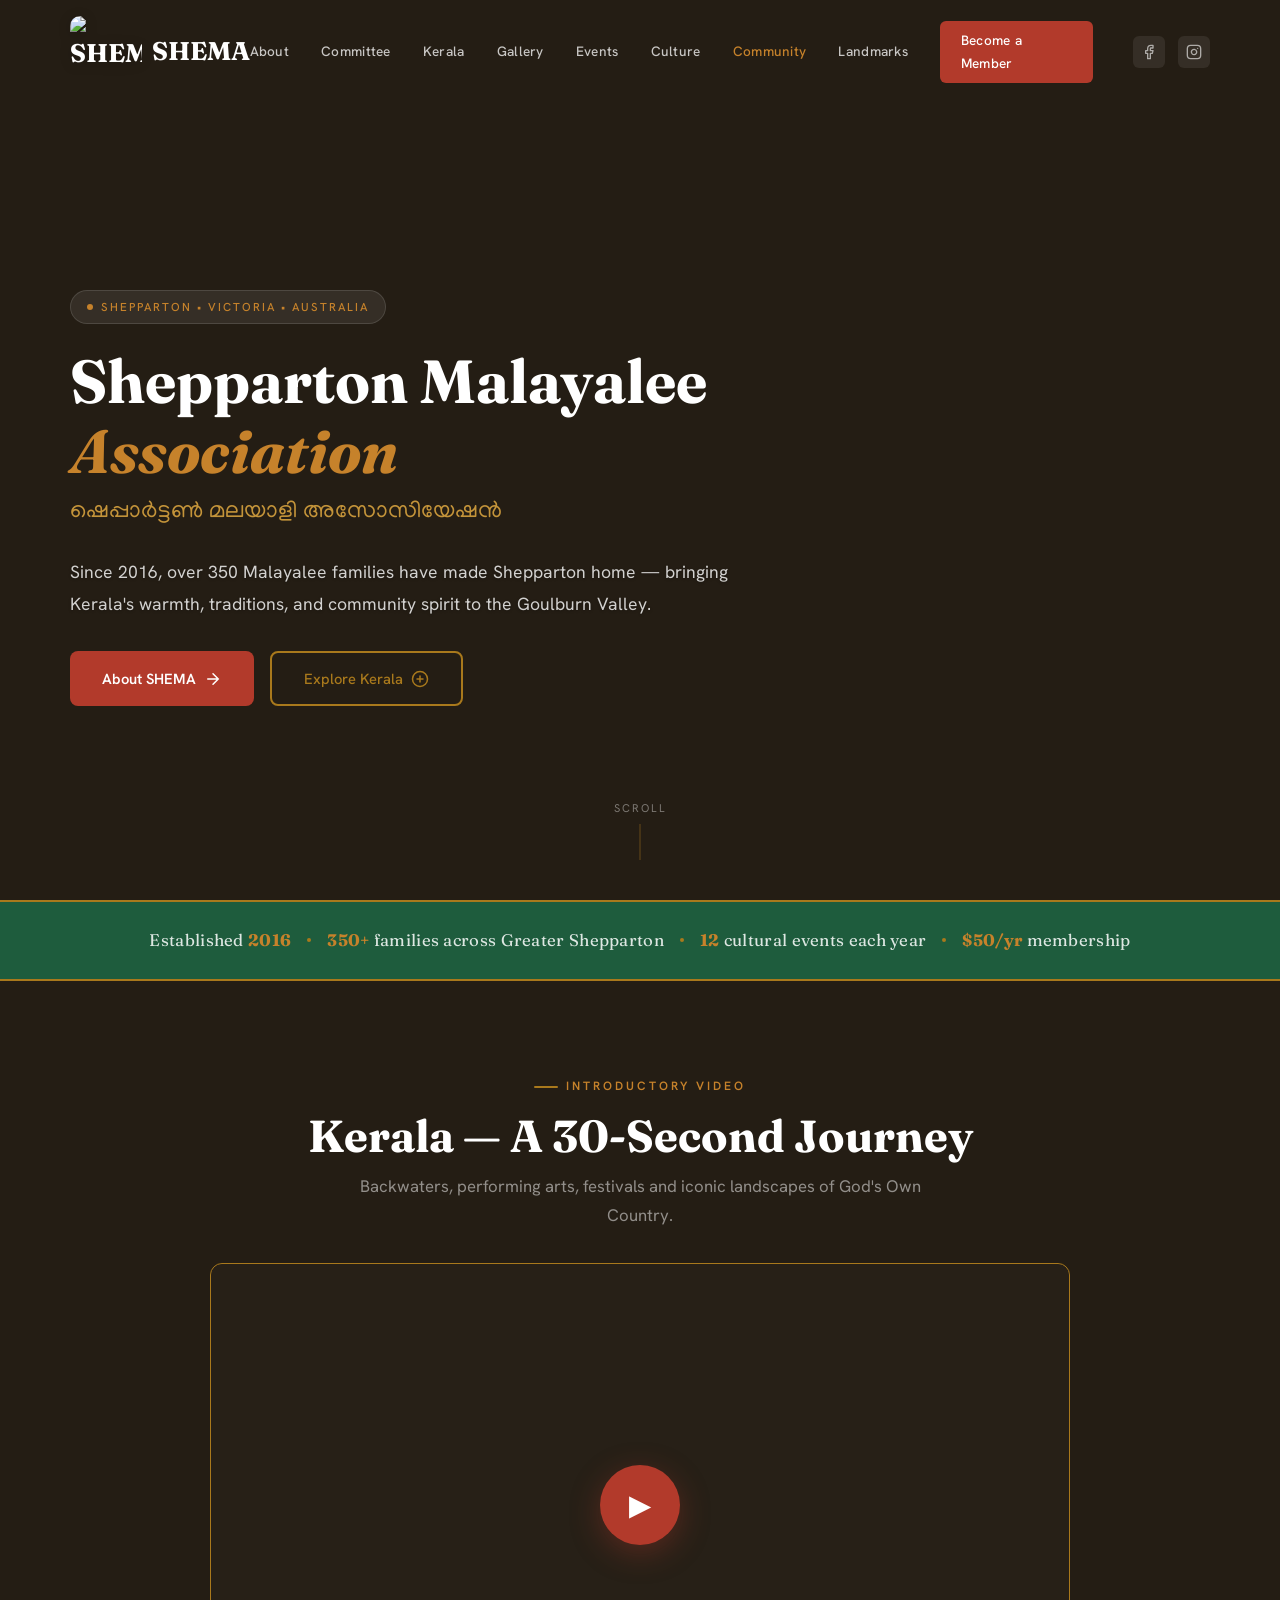
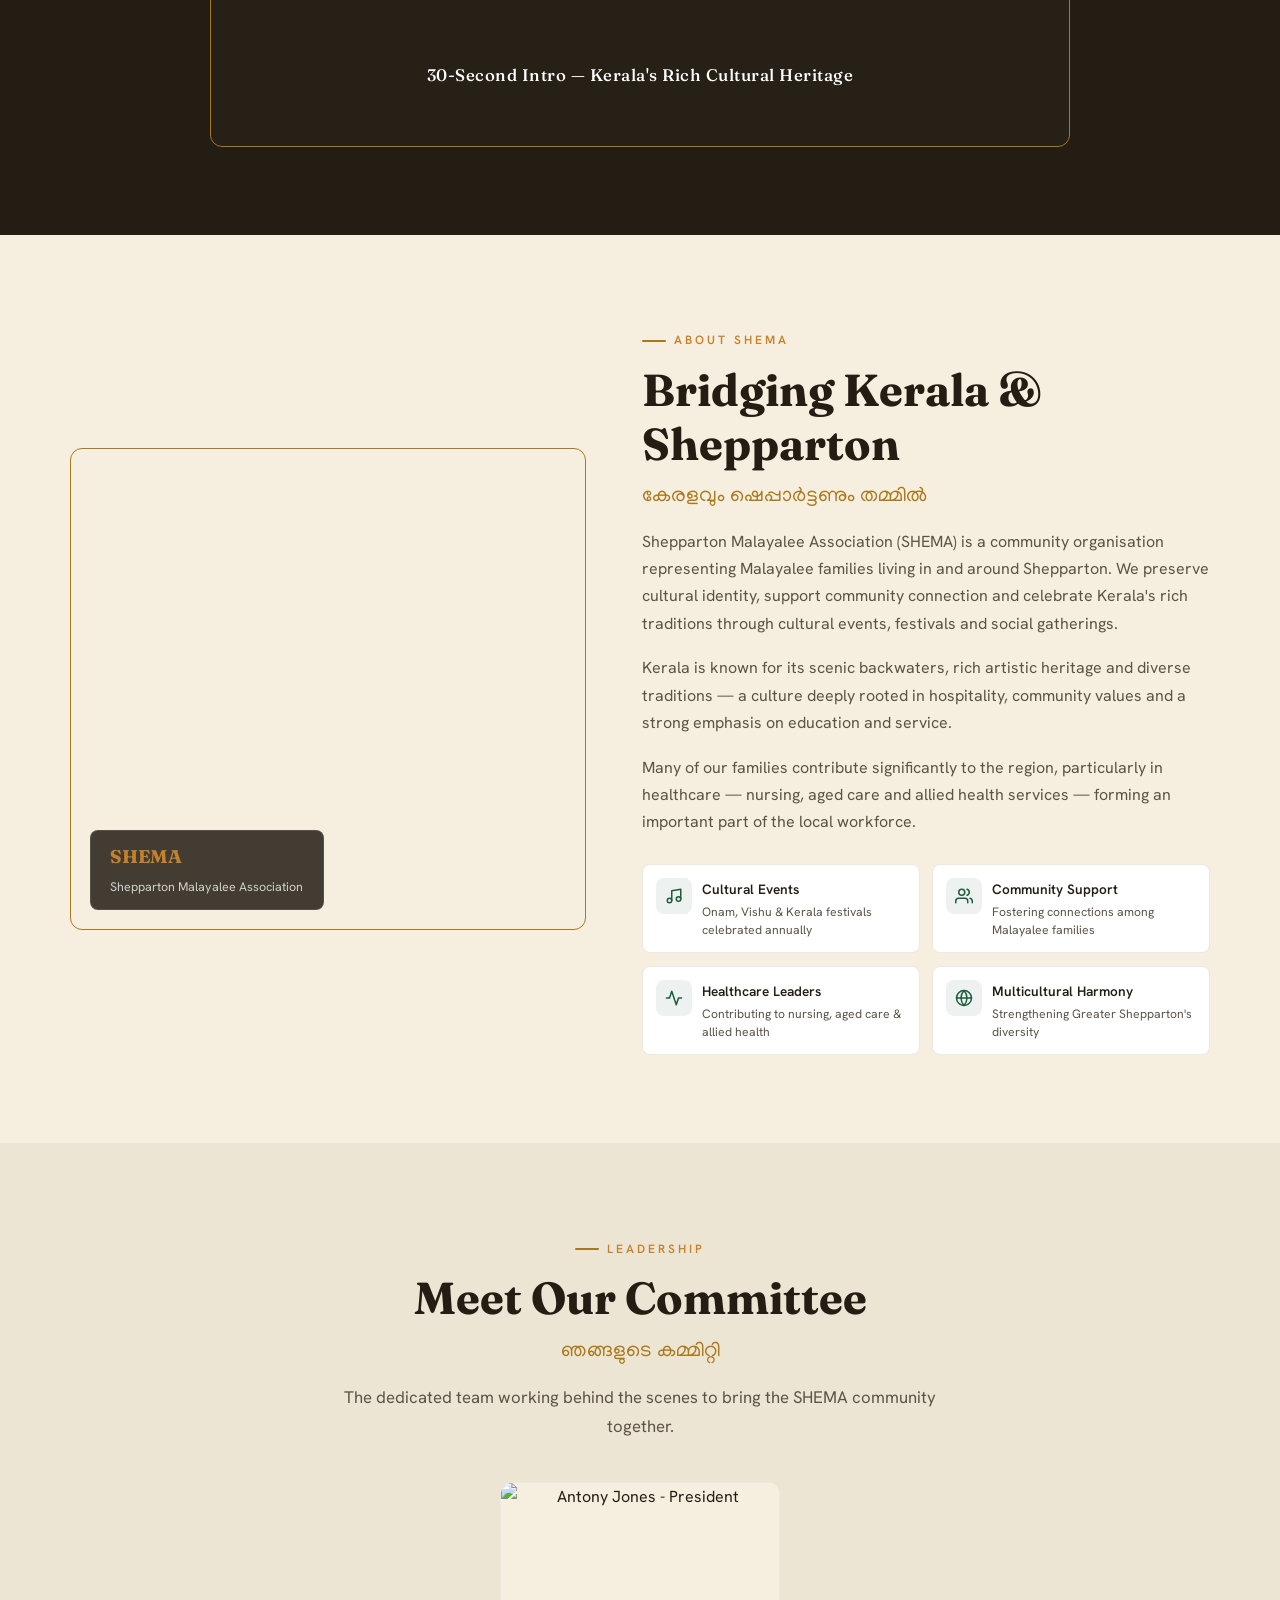
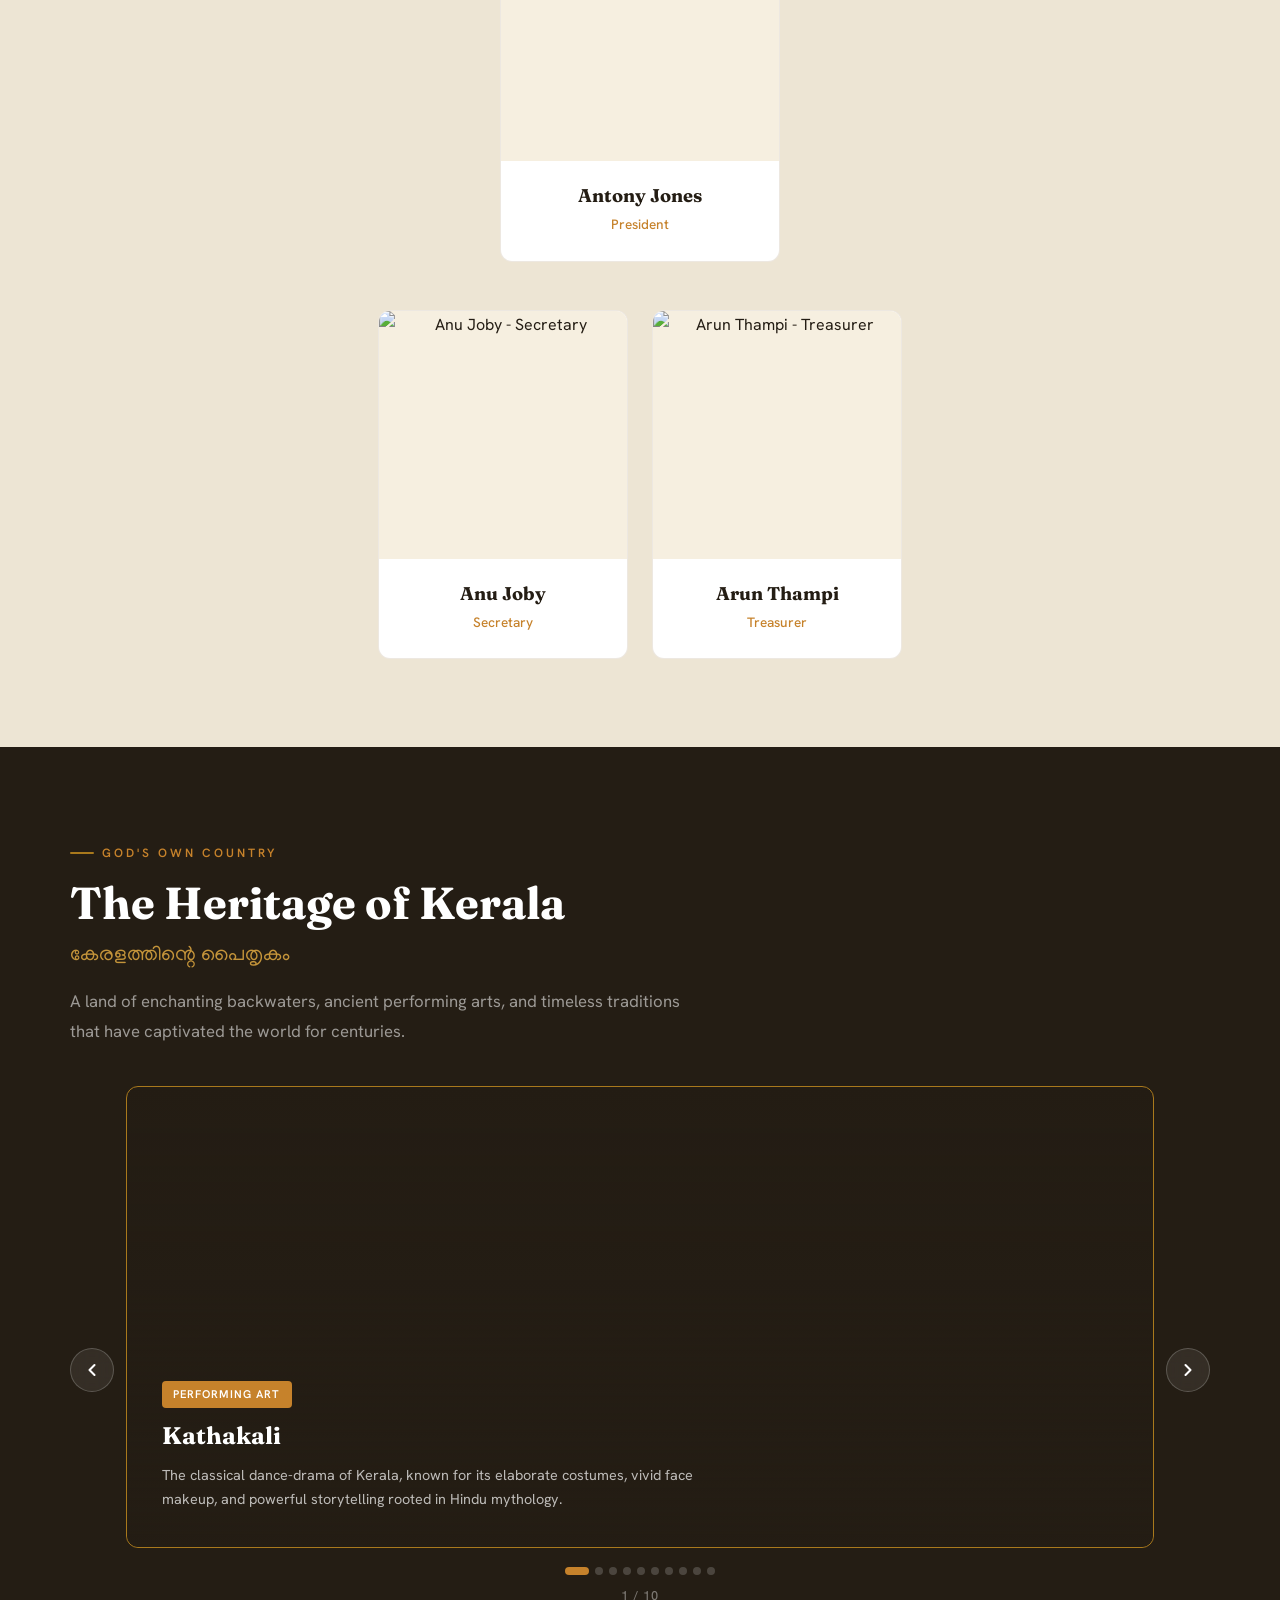
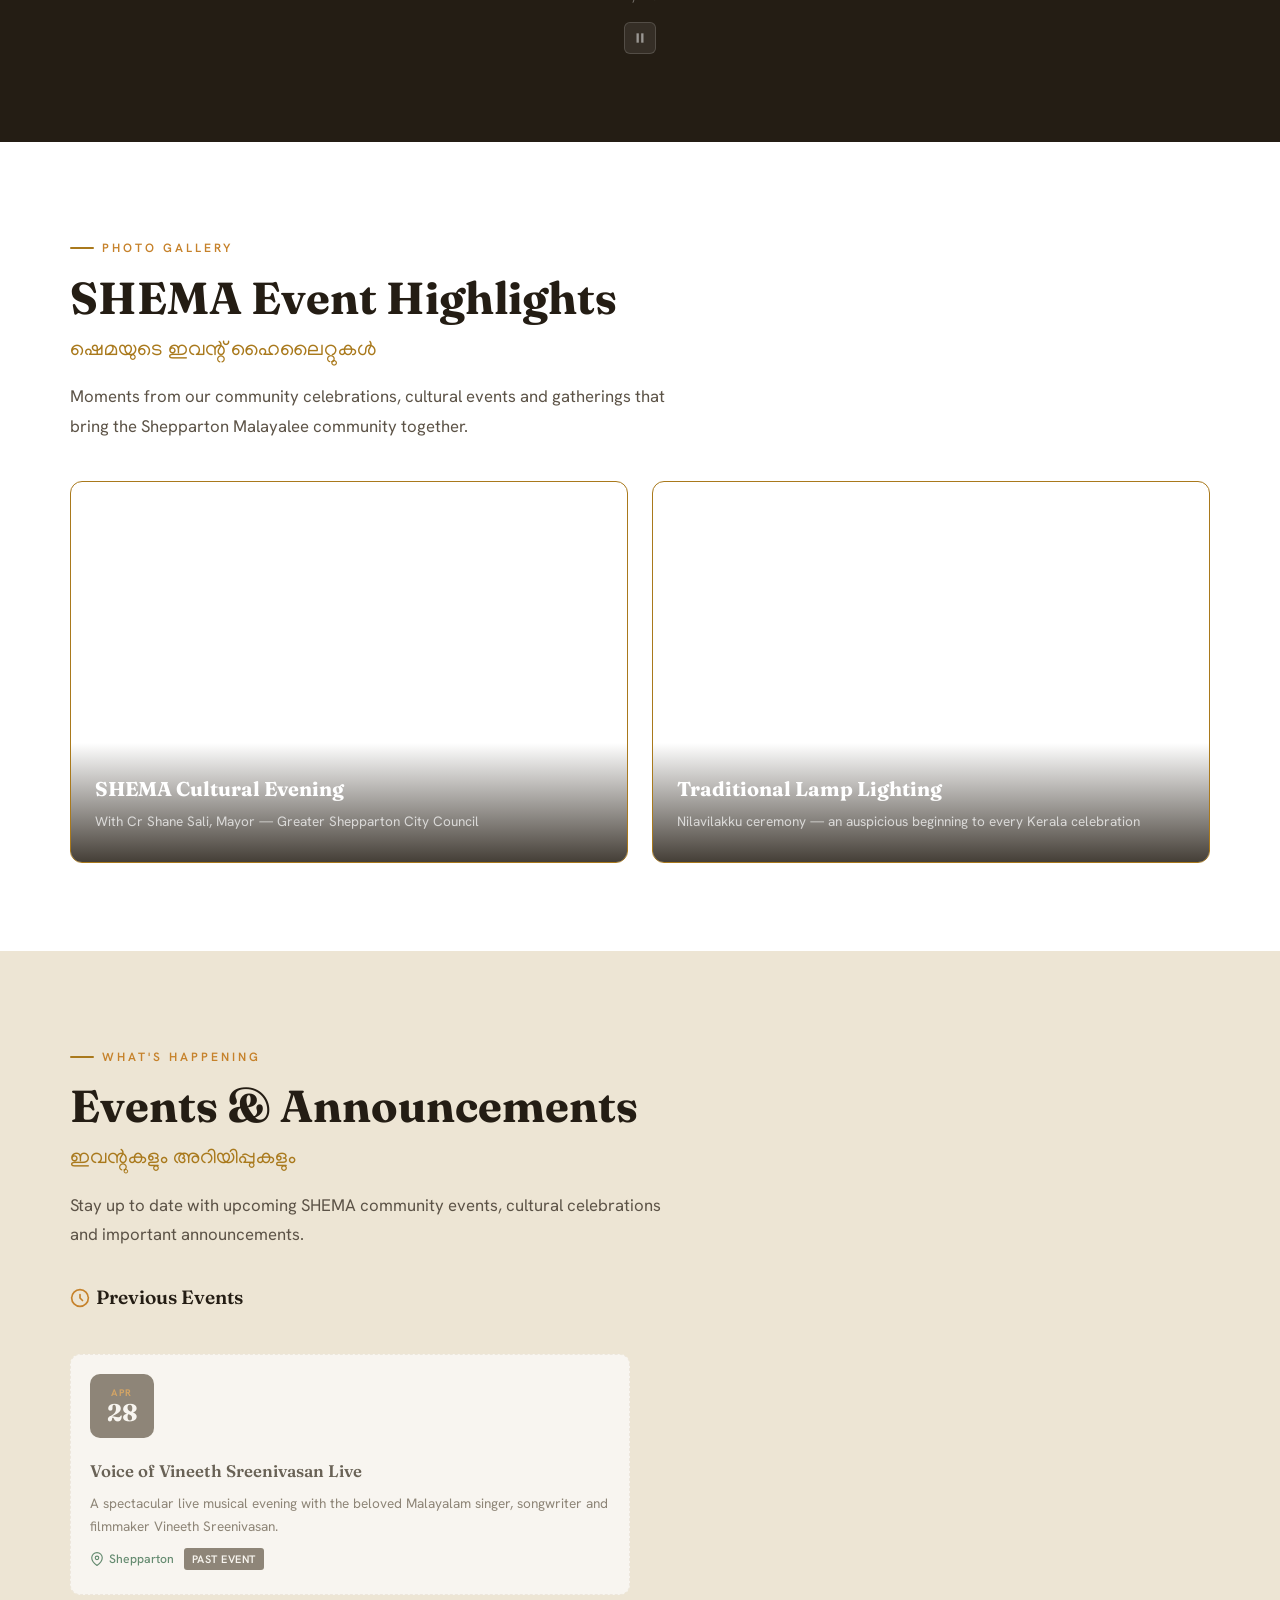
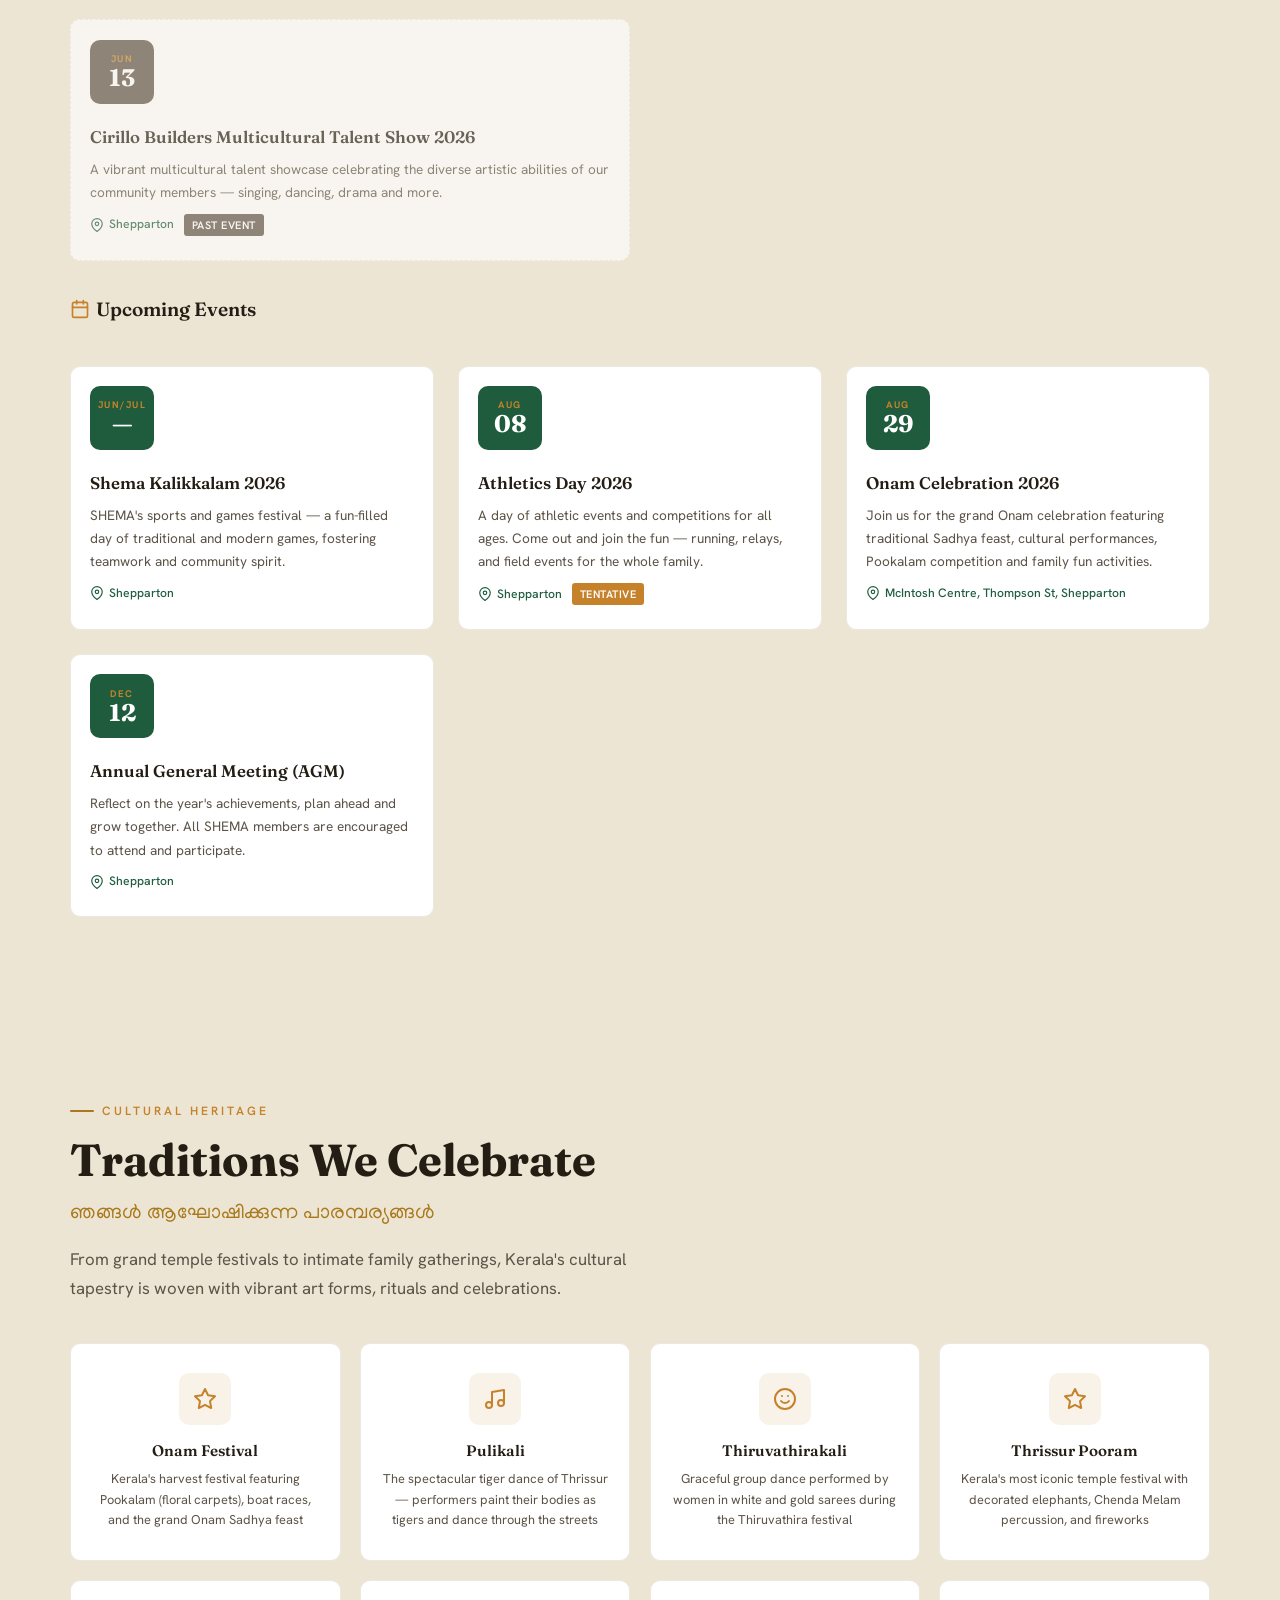
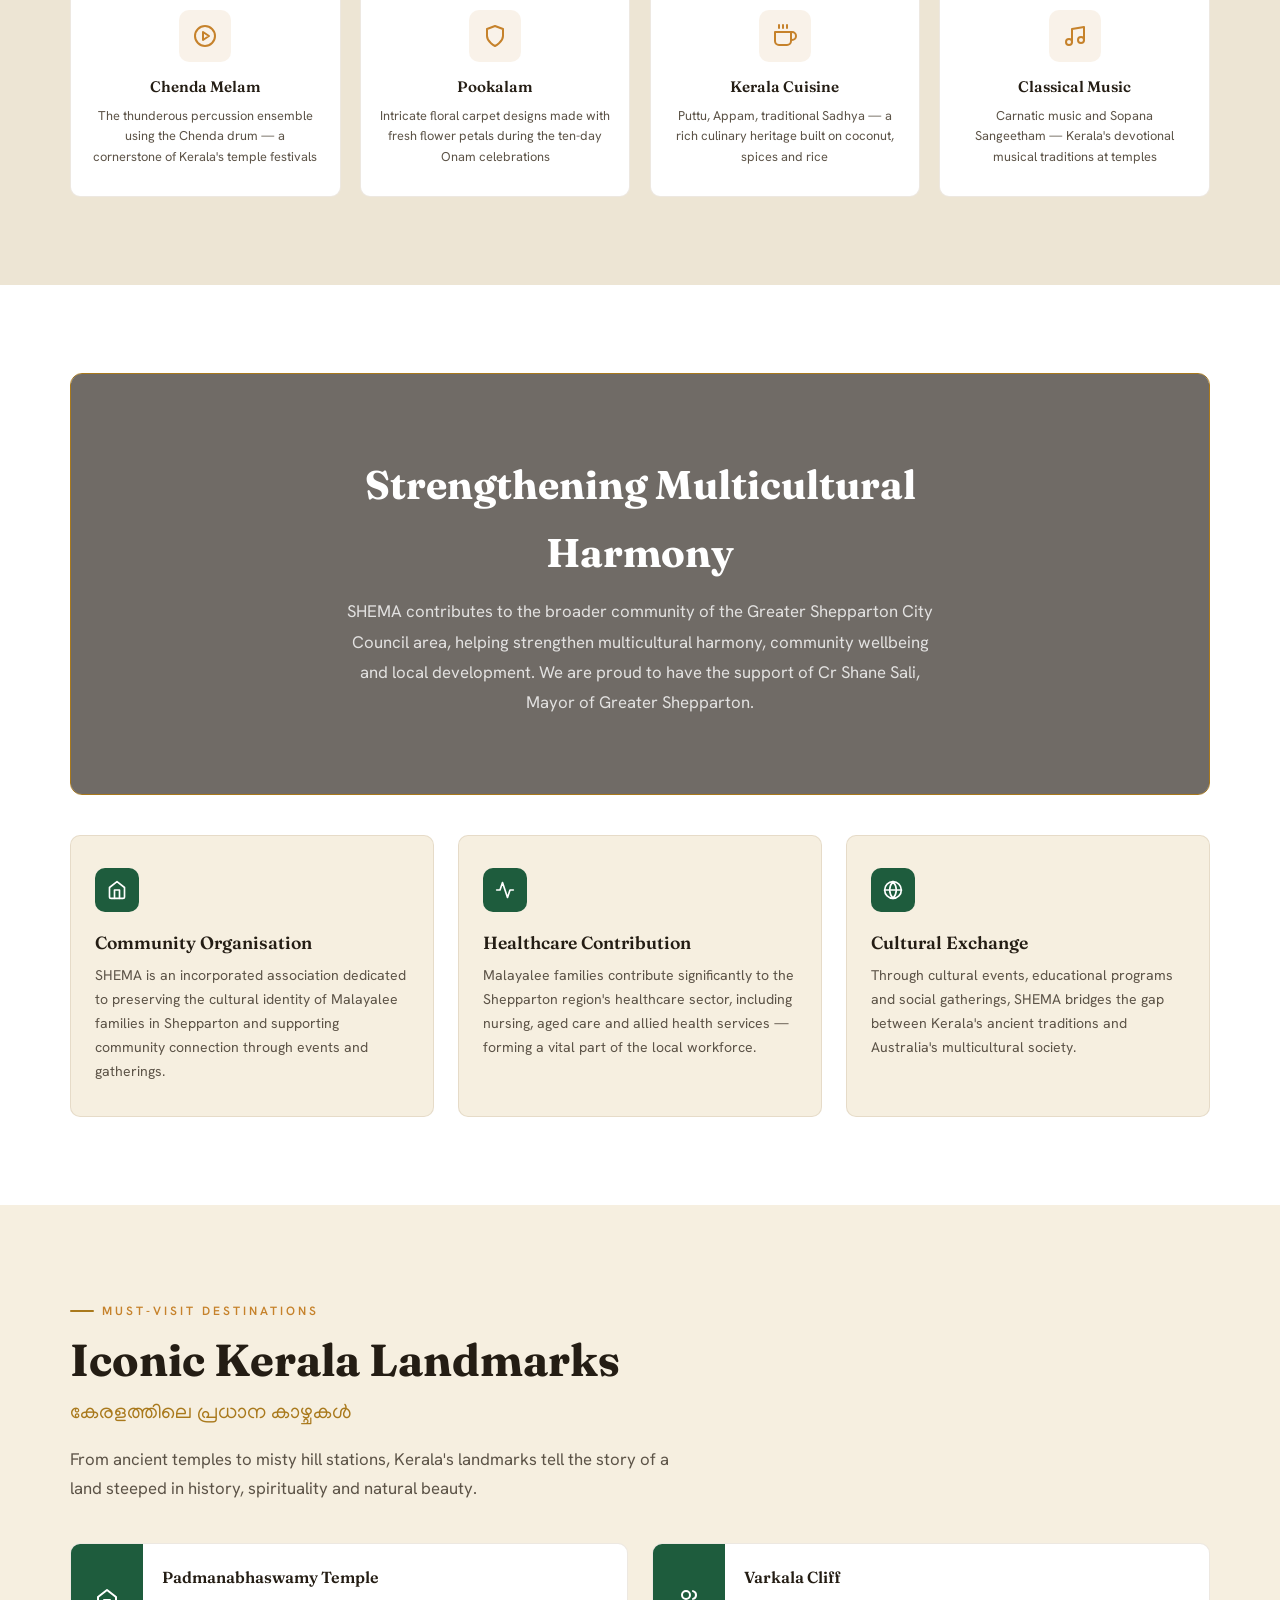
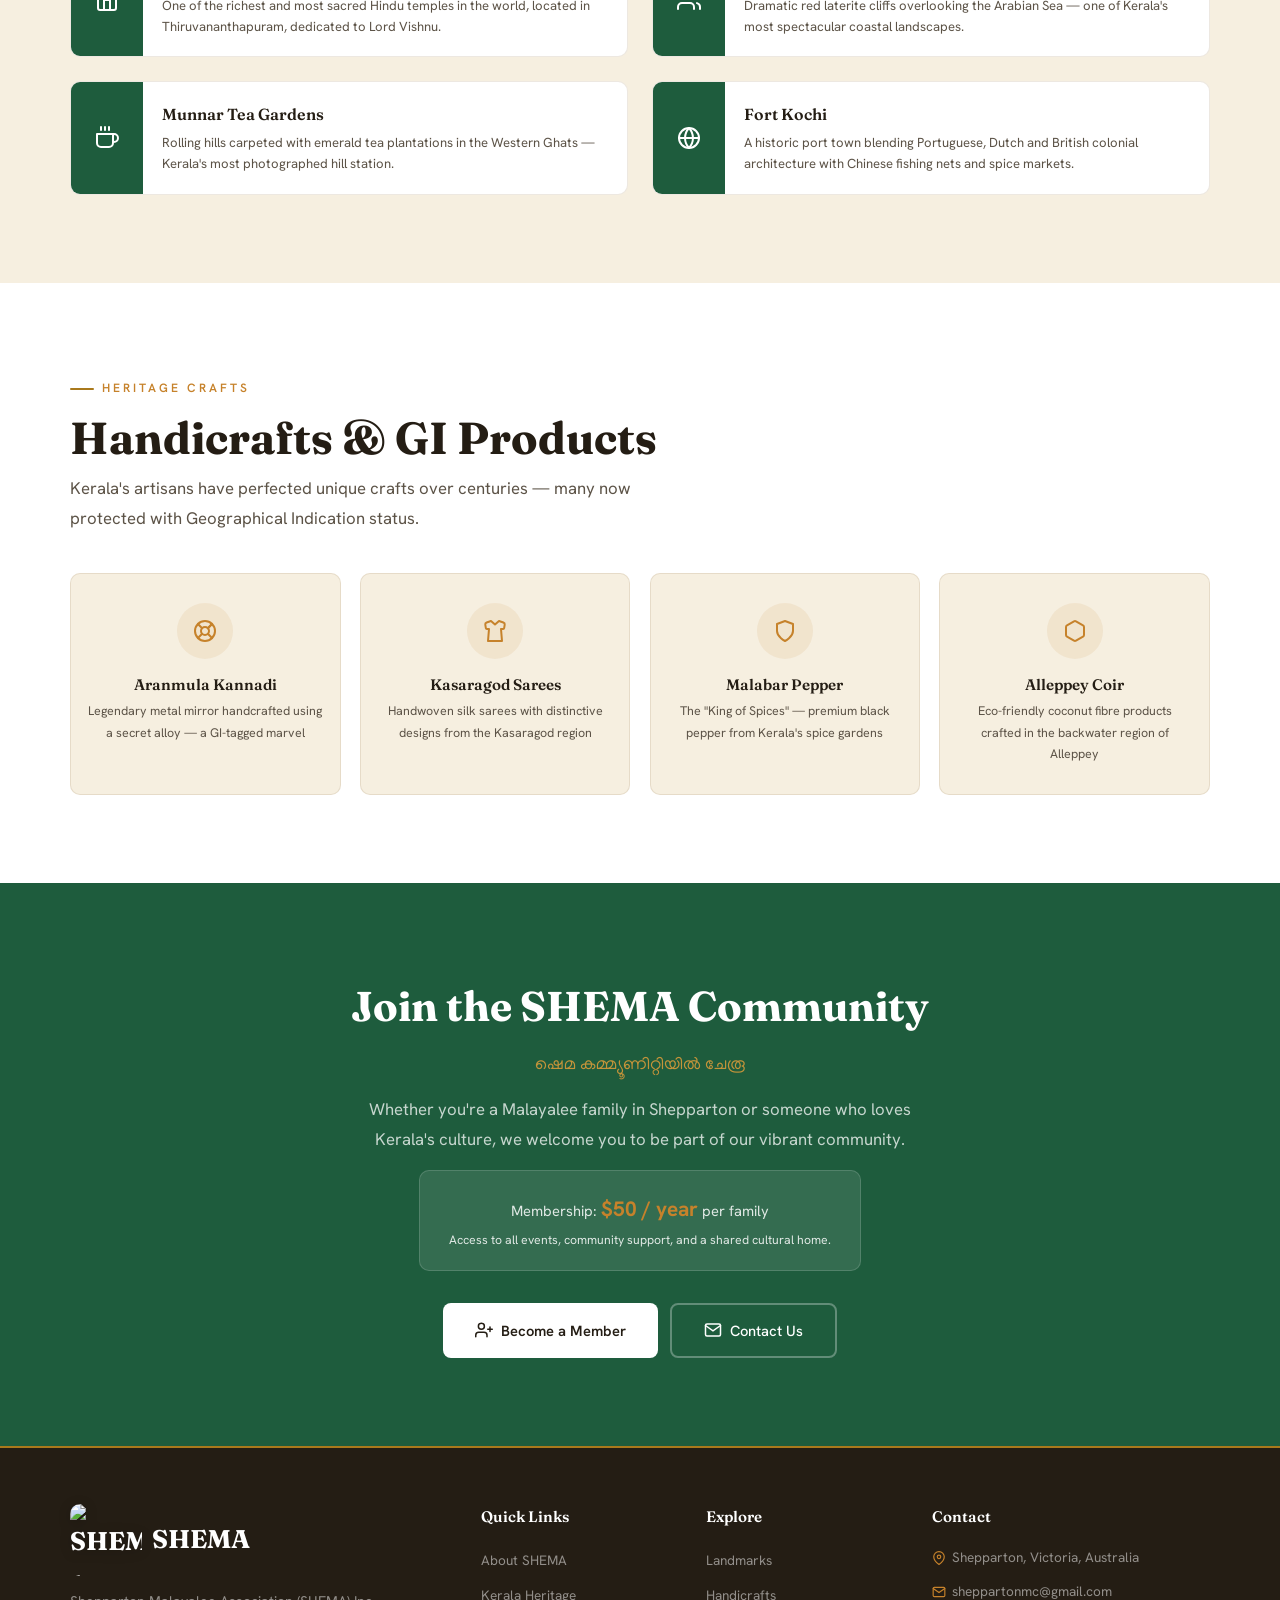
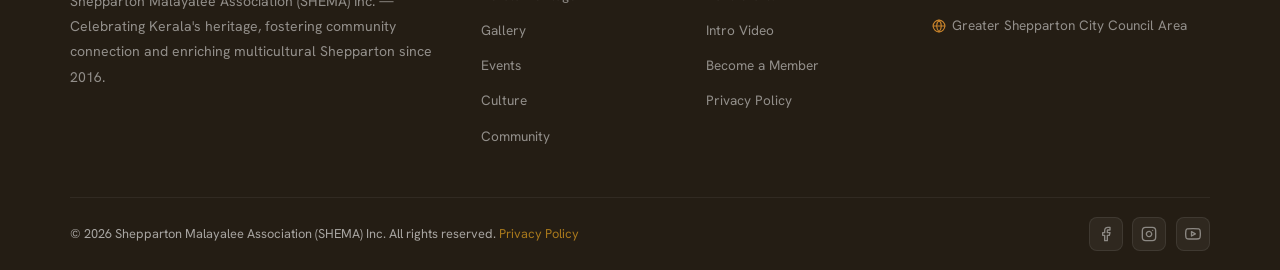
==== index.html @ 1987c922 "Remove Vice Presidents from committee section" ====
<!DOCTYPE html>
<html lang="en">
<head>
  <meta charset="UTF-8" />
  <meta name="viewport" content="width=device-width, initial-scale=1.0" />
  <title>SHEMA — Shepparton Malayalee Association | Kerala Heritage in Shepparton</title>
  <meta name="description" content="Shepparton Malayalee Association (SHEMA) — 350+ Malayalee families celebrating Kerala's cultural heritage in Greater Shepparton through Onam, Vishu, and community events since 2016." />
  <meta name="keywords" content="SHEMA, Shepparton Malayalee Association, Kerala, Malayalee, Shepparton, community, cultural, Onam, Vishu, Kathakali, Theyyam" />
  <meta name="author" content="SHEMA Inc." />

  <!-- Open Graph -->
  <meta property="og:title" content="SHEMA — Shepparton Malayalee Association" />
  <meta property="og:description" content="350+ Malayalee families celebrating Kerala's cultural heritage in Greater Shepparton, Victoria." />
  <meta property="og:type" content="website" />
  <meta property="og:url" content="https://shema.com.au/" />
  <meta property="og:site_name" content="Shepparton Malayalee Association" />
  <meta property="og:locale" content="en_AU" />
  <meta property="og:image" content="https://shema.com.au/.netlify/images?url=/images/event-mayor.jpg&w=1200&fm=webp" />

  <!-- Twitter Card -->
  <meta name="twitter:card" content="summary_large_image" />
  <meta name="twitter:title" content="SHEMA — Shepparton Malayalee Association" />
  <meta name="twitter:description" content="Celebrating Kerala's cultural heritage in Shepparton, Victoria." />
  <meta name="twitter:image" content="https://shema.com.au/.netlify/images?url=/images/event-mayor.jpg&w=1200&fm=webp" />

  <!-- Canonical -->
  <link rel="canonical" href="https://shema.com.au/" />

  <!-- Fonts — preconnect + link (not @import) -->
  <link rel="preconnect" href="https://fonts.googleapis.com" />
  <link rel="preconnect" href="https://fonts.gstatic.com" crossorigin />
  <link href="https://fonts.googleapis.com/css2?family=Fraunces:ital,opsz,wght@0,9..144,400;0,9..144,600;0,9..144,700;1,9..144,400&family=Hanken+Grotesk:wght@300;400;500;600&family=Manjari:wght@400;700&display=swap" rel="stylesheet" />

  <!-- Hero preload -->
  <link rel="preload" as="image" href="/.netlify/images?url=/images/kerala-backwaters.png&w=1600&fm=webp" fetchpriority="high" />

  <link rel="stylesheet" href="styles.css" />
  <link rel="icon" href="images/shema-logo.png" type="image/png" />

  <!-- Structured Data — Organization -->
  <script type="application/ld+json">
  {
    "@context": "https://schema.org",
    "@type": "Organization",
    "name": "Shepparton Malayalee Association (SHEMA)",
    "alternateName": "SHEMA",
    "url": "https://shema.com.au",
    "logo": "https://shema.com.au/images/shema-logo.png",
    "email": "sheppartonmc@gmail.com",
    "areaServed": "Greater Shepparton",
    "sameAs": [
      "https://www.facebook.com/sheppartonmc",
      "https://www.instagram.com/shema_shepparton/",
      "https://www.youtube.com/@sheppartonmalayaleeassocia7817"
    ]
  }
  </script>

  <!-- Structured Data — Upcoming Events -->
  <script type="application/ld+json">
  [
    {
      "@context": "https://schema.org",
      "@type": "Event",
      "name": "Onam Celebration 2026",
      "startDate": "2026-08-29",
      "location": {
        "@type": "Place",
        "name": "McIntosh Centre",
        "address": "Thompson Street, Shepparton, VIC, Australia"
      },
      "organizer": {
        "@type": "Organization",
        "name": "SHEMA",
        "url": "https://shema.com.au"
      },
      "description": "Grand Onam celebration featuring traditional Sadhya feast, cultural performances, Pookalam competition and family fun activities."
    },
    {
      "@context": "https://schema.org",
      "@type": "Event",
      "name": "SHEMA Annual General Meeting 2026",
      "startDate": "2026-12-12",
      "location": {
        "@type": "Place",
        "name": "Shepparton",
        "address": "Shepparton, VIC, Australia"
      },
      "organizer": {
        "@type": "Organization",
        "name": "SHEMA",
        "url": "https://shema.com.au"
      },
      "description": "Reflect on the year's achievements, plan ahead and grow together."
    }
  ]
  </script>
</head>
<body>

  <!-- Skip to content (a11y) -->
  <a href="#main" class="skip-link">Skip to content</a>

  <!-- ========== Navigation ========== -->
  <header>
    <nav class="navbar" id="navbar">
      <div class="container">
        <a href="#" class="nav-logo">
          <img src="/.netlify/images?url=/images/shema-logo.png&w=184&fm=webp" 
               srcset="/.netlify/images?url=/images/shema-logo.png&w=184&fm=webp 1x, /.netlify/images?url=/images/shema-logo.png&w=368&fm=webp 2x" 
               alt="SHEMA Logo" class="logo-img" width="72" height="72" />
          SHEMA
        </a>
        <div class="nav-links" id="navLinks">
          <a href="#about">About</a>
          <a href="#committee">Committee</a>
          <a href="#kerala">Kerala</a>
          <a href="#highlights">Gallery</a>
          <a href="#events">Events</a>
          <a href="#culture">Culture</a>
          <a href="#community">Community</a>
          <a href="#landmarks">Landmarks</a>
          <a href="https://smaregistry.vercel.app/" class="nav-cta" target="_blank" rel="noopener noreferrer nofollow">Become a Member</a>
          <div class="nav-socials-header">
            <a href="https://www.facebook.com/sheppartonmc" target="_blank" rel="noopener noreferrer" aria-label="Facebook">
              <svg viewBox="0 0 24 24" fill="none" stroke="currentColor" stroke-width="2" stroke-linecap="round" stroke-linejoin="round"><path d="M18 2h-3a5 5 0 0 0-5 5v3H7v4h3v8h4v-8h3l1-4h-4V7a1 1 0 0 1 1-1h3z"/></svg>
            </a>
            <a href="https://www.instagram.com/shema_shepparton/" target="_blank" rel="noopener noreferrer" aria-label="Instagram">
              <svg viewBox="0 0 24 24" fill="none" stroke="currentColor" stroke-width="2" stroke-linecap="round" stroke-linejoin="round"><rect x="2" y="2" width="20" height="20" rx="5" ry="5"/><path d="M16 11.37A4 4 0 1 1 12.63 8 4 4 0 0 1 16 11.37z"/><line x1="17.5" y1="6.5" x2="17.51" y2="6.5"/></svg>
            </a>
          </div>
        </div>
        <button class="nav-toggle" id="navToggle" aria-label="Toggle navigation" aria-expanded="false">
          <span></span><span></span><span></span>
        </button>
      </div>
    </nav>
  </header>

  <!-- ========== Main Content ========== -->
  <main id="main">

    <!-- ========== Hero Section ========== -->
    <section class="hero" id="hero">
      <div class="hero-bg">
        <img src="/.netlify/images?url=/images/kerala-backwaters.png&w=1600&fm=webp"
             srcset="/.netlify/images?url=/images/kerala-backwaters.png&w=800&fm=webp 800w,
                     /.netlify/images?url=/images/kerala-backwaters.png&w=1200&fm=webp 1200w,
                     /.netlify/images?url=/images/kerala-backwaters.png&w=1600&fm=webp 1600w,
                     /.netlify/images?url=/images/kerala-backwaters.png&w=2400&fm=webp 2400w"
             sizes="100vw"
             alt="Kerala Backwaters — lush green waterways"
             width="1200" height="800"
             fetchpriority="high" loading="eager" />
      </div>
      <div class="hero-overlay"></div>
      <div class="container">
        <div class="hero-content">
          <div class="hero-badge">
            <span class="dot"></span>
            Shepparton &bull; Victoria &bull; Australia
          </div>
          <h1>Shepparton Malayalee <em>Association</em></h1>
          <p class="hero-ml">ഷെപ്പാർട്ടൺ മലയാളി അസോസിയേഷൻ</p>
          <p class="hero-desc">
            Since 2016, over 350 Malayalee families have made Shepparton home — bringing
            Kerala's warmth, traditions, and community spirit to the Goulburn Valley.
          </p>
          <div class="hero-buttons">
            <a href="#about" class="btn-primary">
              About SHEMA
              <svg width="18" height="18" viewBox="0 0 24 24" fill="none" stroke="currentColor" stroke-width="2" stroke-linecap="round"><path d="M5 12h14M12 5l7 7-7 7"/></svg>
            </a>
            <a href="#kerala" class="btn-outline">
              Explore Kerala
              <svg width="18" height="18" viewBox="0 0 24 24" fill="none" stroke="currentColor" stroke-width="2" stroke-linecap="round"><circle cx="12" cy="12" r="10"/><path d="M12 8v8M8 12h8"/></svg>
            </a>
          </div>
        </div>
      </div>
      <div class="hero-scroll">
        <span>Scroll</span>
        <div class="scroll-line"></div>
      </div>
    </section>

    <!-- ========== Stats Bar — human text ========== -->
    <section class="stats-bar">
      <div class="container">
        <div class="stats-inner">
          <p>Established <strong>2016</strong></p>
          <span class="stats-sep"></span>
          <p><strong>350+</strong> families across Greater Shepparton</p>
          <span class="stats-sep"></span>
          <p><strong>12</strong> cultural events each year</p>
          <span class="stats-sep"></span>
          <p><strong>$50/yr</strong> membership</p>
        </div>
      </div>
    </section>

    <!-- ========== Video Section ========== -->
    <section class="video-section section-pad" id="video">
      <div class="container">
        <div class="reveal" style="text-align: center;">
          <span class="section-label" style="justify-content: center;">Introductory Video</span>
          <h2 class="section-title" style="color: #fff; margin-inline: auto;">
            Kerala — A 30-Second Journey
          </h2>
          <p class="section-subtitle" style="color: rgba(255,255,255,.5); margin-inline: auto; text-align: center;">
            Backwaters, performing arts, festivals and iconic landscapes
            of God's Own Country.
          </p>
        </div>
        <div class="video-wrapper reveal">
          <video id="keralaVideo"
                 src="videos/0601.mp4"
                 poster="/.netlify/images?url=/images/0601-cover.jpg&w=860&fm=webp"
                 preload="none"
                 playsinline
                 style="width: 100%; height: 100%; object-fit: cover; border-radius: 12px;">
          </video>
          <div class="video-overlay" id="videoOverlay" style="position: absolute; inset: 0; background: rgba(36,29,20,0.5); display: flex; flex-direction: column; align-items: center; justify-content: center; transition: opacity 0.4s ease, visibility 0.4s ease; border-radius: 12px; z-index: 5;">
            <button class="video-play-btn" id="videoPlayBtn" aria-label="Play Video" style="position: relative; z-index: 6;">
              ▶
            </button>
            <span class="bg-text" style="position: absolute; bottom: 1.5rem; z-index: 6; color: #fff; font-family: var(--ff-display); font-size: 1.05rem; font-weight: 500; text-align: center; width: 90%; letter-spacing: .5px;">30-Second Intro — Kerala's Rich Cultural Heritage</span>
          </div>
        </div>
      </div>
    </section>

    <!-- ========== About Section ========== -->
    <section class="about section-pad" id="about">
      <div class="container">
        <div class="about-grid">
          <div class="about-image-wrap reveal">
            <img src="/.netlify/images?url=/images/event-mayor.jpg&w=600&fm=webp"
                 srcset="/.netlify/images?url=/images/event-mayor.jpg&w=600&fm=webp 600w,
                         /.netlify/images?url=/images/event-mayor.jpg&w=1200&fm=webp 1200w"
                 sizes="(max-width: 1024px) 100vw, 50vw"
                 alt="SHEMA Cultural Event with Mayor Cr Shane Sali"
                 width="600" height="480" loading="lazy" />
            <div class="about-image-badge">
              <strong>SHEMA</strong>
              <span>Shepparton Malayalee Association</span>
            </div>
          </div>
          <div class="about-text reveal">
            <span class="section-label">About SHEMA</span>
            <h2 class="section-title">Bridging Kerala &amp; Shepparton</h2>
            <span class="section-title-ml">കേരളവും ഷെപ്പാർട്ടണും തമ്മിൽ</span>
            <p>
              Shepparton Malayalee Association (SHEMA) is a community organisation
              representing Malayalee families living in and around Shepparton. We preserve
              cultural identity, support community connection and celebrate Kerala's rich
              traditions through cultural events, festivals and social gatherings.
            </p>
            <p>
              Kerala is known for its scenic backwaters, rich artistic heritage and diverse
              traditions — a culture deeply rooted in hospitality, community values and a
              strong emphasis on education and service.
            </p>
            <p>
              Many of our families contribute significantly to the region, particularly in
              healthcare — nursing, aged care and allied health services — forming an
              important part of the local workforce.
            </p>
            <div class="about-features">
              <div class="about-feature">
                <div class="feature-icon">
                  <svg viewBox="0 0 24 24" fill="none" stroke="currentColor" stroke-width="2" stroke-linecap="round" stroke-linejoin="round"><path d="M9 18V5l12-2v13"/><circle cx="6" cy="18" r="3"/><circle cx="18" cy="16" r="3"/></svg>
                </div>
                <div>
                  <h3>Cultural Events</h3>
                  <p>Onam, Vishu &amp; Kerala festivals celebrated annually</p>
                </div>
              </div>
              <div class="about-feature">
                <div class="feature-icon">
                  <svg viewBox="0 0 24 24" fill="none" stroke="currentColor" stroke-width="2" stroke-linecap="round" stroke-linejoin="round"><path d="M17 21v-2a4 4 0 0 0-4-4H5a4 4 0 0 0-4 4v2"/><circle cx="9" cy="7" r="4"/><path d="M23 21v-2a4 4 0 0 0-3-3.87M16 3.13a4 4 0 0 1 0 7.75"/></svg>
                </div>
                <div>
                  <h3>Community Support</h3>
                  <p>Fostering connections among Malayalee families</p>
                </div>
              </div>
              <div class="about-feature">
                <div class="feature-icon">
                  <svg viewBox="0 0 24 24" fill="none" stroke="currentColor" stroke-width="2" stroke-linecap="round" stroke-linejoin="round"><path d="M22 12h-4l-3 9L9 3l-3 9H2"/></svg>
                </div>
                <div>
                  <h3>Healthcare Leaders</h3>
                  <p>Contributing to nursing, aged care &amp; allied health</p>
                </div>
              </div>
              <div class="about-feature">
                <div class="feature-icon">
                  <svg viewBox="0 0 24 24" fill="none" stroke="currentColor" stroke-width="2" stroke-linecap="round" stroke-linejoin="round"><circle cx="12" cy="12" r="10"/><line x1="2" y1="12" x2="22" y2="12"/><path d="M12 2a15.3 15.3 0 0 1 4 10 15.3 15.3 0 0 1-4 10 15.3 15.3 0 0 1-4-10 15.3 15.3 0 0 1 4-10z"/></svg>
                </div>
                <div>
                  <h3>Multicultural Harmony</h3>
                  <p>Strengthening Greater Shepparton's diversity</p>
                </div>
              </div>
            </div>
          </div>
        </div>
      </div>
    </section>

    <!-- ========== Committee Section ========== -->
    <section class="committee section-pad" id="committee">
      <div class="container">
        <div class="reveal" style="text-align: center;">
          <span class="section-label" style="justify-content: center;">Leadership</span>
          <h2 class="section-title">Meet Our Committee</h2>
          <span class="section-title-ml">ഞങ്ങളുടെ കമ്മിറ്റി</span>
          <p class="section-subtitle" style="margin-inline: auto; text-align: center;">
            The dedicated team working behind the scenes to bring the SHEMA community together.
          </p>
        </div>
        <div class="committee-grid reveal" id="committeeGrid">
          <div class="committee-card president-card" data-id="default_committee_1">
            <div class="committee-img-wrap">
              <img src="/.netlify/images?url=/images/committee-antony.jpg&w=400&fm=webp" 
                   srcset="/.netlify/images?url=/images/committee-antony.jpg&w=400&fm=webp 400w, /.netlify/images?url=/images/committee-antony.jpg&w=800&fm=webp 800w"
                   sizes="(max-width: 768px) 100vw, 300px"
                   alt="Antony Jones - President" width="400" height="400" loading="lazy" />
            </div>
            <h3>Antony Jones</h3>
            <p>President</p>
          </div>
          <div class="committee-break"></div>

          <div class="committee-card" data-id="default_committee_4">
            <div class="committee-img-wrap">
              <img src="/.netlify/images?url=/images/committee-anu.png&w=400&fm=webp" 
                   srcset="/.netlify/images?url=/images/committee-anu.png&w=400&fm=webp 400w, /.netlify/images?url=/images/committee-anu.png&w=800&fm=webp 800w"
                   sizes="(max-width: 768px) 100vw, 300px"
                   alt="Anu Joby - Secretary" width="400" height="400" loading="lazy" />
            </div>
            <h3>Anu Joby</h3>
            <p>Secretary</p>
          </div>
          <div class="committee-card" data-id="default_committee_5">
            <div class="committee-img-wrap">
              <img src="/.netlify/images?url=/images/committee-arun.png&w=400&fm=webp" 
                   srcset="/.netlify/images?url=/images/committee-arun.png&w=400&fm=webp 400w, /.netlify/images?url=/images/committee-arun.png&w=800&fm=webp 800w"
                   sizes="(max-width: 768px) 100vw, 300px"
                   alt="Arun Thampi - Treasurer" width="400" height="400" loading="lazy" />
            </div>
            <h3>Arun Thampi</h3>
            <p>Treasurer</p>
          </div>
        </div>
      </div>
    </section>

    <!-- ========== Kerala Heritage Carousel ========== -->
    <section class="kerala section-pad" id="kerala">
      <div class="container">
        <div class="reveal">
          <span class="section-label">God's Own Country</span>
          <h2 class="section-title">The Heritage of Kerala</h2>
          <span class="section-title-ml">കേരളത്തിന്റെ പൈതൃകം</span>
          <p class="section-subtitle">
            A land of enchanting backwaters, ancient performing arts, and timeless traditions
            that have captivated the world for centuries.
          </p>
        </div>
        <div class="kerala-carousel reveal" id="keralaCarousel">
          <button class="carousel-arrow carousel-arrow-left" id="carouselPrev" aria-label="Previous slide">
            <svg width="20" height="20" viewBox="0 0 24 24" fill="none" stroke="currentColor" stroke-width="2.5" stroke-linecap="round" stroke-linejoin="round"><polyline points="15 18 9 12 15 6"/></svg>
          </button>
          <div class="carousel-viewport" id="carouselViewport">
            <div class="carousel-track" id="carouselTrack">
              <div class="kerala-card" data-id="default_feature_1">
                <img src="/.netlify/images?url=/images/kathakali.png&w=1140&fm=webp"
                     srcset="/.netlify/images?url=/images/kathakali.png&w=800&fm=webp 800w,
                             /.netlify/images?url=/images/kathakali.png&w=1140&fm=webp 1140w,
                             /.netlify/images?url=/images/kathakali.png&w=2280&fm=webp 2280w"
                     sizes="(max-width: 1140px) 100vw, 1140px"
                     alt="Kathakali — Classical Dance-Drama of Kerala" width="1140" height="460" loading="lazy" />
                <div class="kerala-card-overlay">
                  <span class="kerala-card-tag">Performing Art</span>
                  <h3>Kathakali</h3>
                  <p>The classical dance-drama of Kerala, known for its elaborate costumes, vivid face makeup, and powerful storytelling rooted in Hindu mythology.</p>
                </div>
              </div>
              <div class="kerala-card" data-id="default_feature_2">
                <img src="/.netlify/images?url=/images/theyyam.png&w=1140&fm=webp"
                     srcset="/.netlify/images?url=/images/theyyam.png&w=800&fm=webp 800w,
                             /.netlify/images?url=/images/theyyam.png&w=1140&fm=webp 1140w,
                             /.netlify/images?url=/images/theyyam.png&w=2280&fm=webp 2280w"
                     sizes="(max-width: 1140px) 100vw, 1140px"
                     alt="Theyyam — Ancient Ritual Art of North Malabar" width="1140" height="460" loading="lazy" />
                <div class="kerala-card-overlay">
                  <span class="kerala-card-tag">Ritual Art</span>
                  <h3>Theyyam</h3>
                  <p>An ancient ritual art form from North Malabar, where performers are believed to become possessed by divine spirits, adorned with stunning headgear and body paint.</p>
                </div>
              </div>
              <div class="kerala-card" data-id="default_feature_3">
                <img src="/.netlify/images?url=/images/boat-race.png&w=1140&fm=webp"
                     srcset="/.netlify/images?url=/images/boat-race.png&w=800&fm=webp 800w,
                             /.netlify/images?url=/images/boat-race.png&w=1140&fm=webp 1140w,
                             /.netlify/images?url=/images/boat-race.png&w=2280&fm=webp 2280w"
                     sizes="(max-width: 1140px) 100vw, 1140px"
                     alt="Vallam Kali — Traditional Snake Boat Race" width="1140" height="460" loading="lazy" />
                <div class="kerala-card-overlay">
                  <span class="kerala-card-tag">Tradition</span>
                  <h3>Vallam Kali</h3>
                  <p>The iconic snake boat races of Kerala, where massive chundan vallams race through the backwaters in a breathtaking display of teamwork and tradition.</p>
                </div>
              </div>
              <div class="kerala-card" data-id="default_feature_4">
                <img src="/.netlify/images?url=/images/kerala-backwaters.png&w=1140&fm=webp"
                     srcset="/.netlify/images?url=/images/kerala-backwaters.png&w=800&fm=webp 800w,
                             /.netlify/images?url=/images/kerala-backwaters.png&w=1140&fm=webp 1140w,
                             /.netlify/images?url=/images/kerala-backwaters.png&w=2280&fm=webp 2280w"
                     sizes="(max-width: 1140px) 100vw, 1140px"
                     alt="Kerala Backwaters and Houseboats" width="1140" height="460" loading="lazy" />
                <div class="kerala-card-overlay">
                  <span class="kerala-card-tag">Landscape</span>
                  <h3>Backwaters &amp; Houseboats</h3>
                  <p>Kerala's iconic network of serene lagoons, canals and lakes, best experienced on traditional kettuvallam houseboats gliding through palm-fringed waters.</p>
                </div>
              </div>
              <div class="kerala-card" data-id="default_feature_5">
                <img src="/.netlify/images?url=/images/munnar.png&w=1140&fm=webp"
                     srcset="/.netlify/images?url=/images/munnar.png&w=800&fm=webp 800w,
                             /.netlify/images?url=/images/munnar.png&w=1140&fm=webp 1140w,
                             /.netlify/images?url=/images/munnar.png&w=2280&fm=webp 2280w"
                     sizes="(max-width: 1140px) 100vw, 1140px"
                     alt="Munnar Tea Gardens — Western Ghats" width="1140" height="460" loading="lazy" />
                <div class="kerala-card-overlay">
                  <span class="kerala-card-tag">Nature</span>
                  <h3>Munnar &amp; Western Ghats</h3>
                  <p>Rolling emerald tea plantations, misty mountain peaks, and pristine forests that make Kerala's Western Ghats a UNESCO-worthy natural treasure.</p>
                </div>
              </div>
              <div class="kerala-card" data-id="default_feature_6">
                <img src="/.netlify/images?url=/images/onam-sadhya.png&w=1140&fm=webp"
                     srcset="/.netlify/images?url=/images/onam-sadhya.png&w=800&fm=webp 800w,
                             /.netlify/images?url=/images/onam-sadhya.png&w=1140&fm=webp 1140w,
                             /.netlify/images?url=/images/onam-sadhya.png&w=2280&fm=webp 2280w"
                     sizes="(max-width: 1140px) 100vw, 1140px"
                     alt="Onam Sadhya — Traditional Kerala Feast" width="1140" height="460" loading="lazy" />
                <div class="kerala-card-overlay">
                  <span class="kerala-card-tag">Cuisine</span>
                  <h3>Onam Sadhya</h3>
                  <p>The grand vegetarian feast of Kerala, served on a banana leaf with up to 26 dishes — a culinary tradition that embodies the spirit of Onam festival.</p>
                </div>
              </div>
              <div class="kerala-card" data-id="default_feature_7">
                <img src="/.netlify/images?url=/images/kalaripayattu.png&w=1140&fm=webp"
                     srcset="/.netlify/images?url=/images/kalaripayattu.png&w=800&fm=webp 800w,
                             /.netlify/images?url=/images/kalaripayattu.png&w=1140&fm=webp 1140w,
                             /.netlify/images?url=/images/kalaripayattu.png&w=2280&fm=webp 2280w"
                     sizes="(max-width: 1140px) 100vw, 1140px"
                     alt="Kalaripayattu — Ancient Martial Art of Kerala" width="1140" height="460" loading="lazy" />
                <div class="kerala-card-overlay">
                  <span class="kerala-card-tag">Martial Art</span>
                  <h3>Kalaripayattu</h3>
                  <p>One of the oldest martial arts in the world, originating in Kerala. Practitioners train in traditional kalaris, mastering strikes, kicks and weaponry.</p>
                </div>
              </div>
              <div class="kerala-card" data-id="default_feature_8">
                <img src="/.netlify/images?url=/images/temple-festival.png&w=1140&fm=webp"
                     srcset="/.netlify/images?url=/images/temple-festival.png&w=800&fm=webp 800w,
                             /.netlify/images?url=/images/temple-festival.png&w=1140&fm=webp 1140w,
                             /.netlify/images?url=/images/temple-festival.png&w=2280&fm=webp 2280w"
                     sizes="(max-width: 1140px) 100vw, 1140px"
                     alt="Kerala Temple Festival — Sacred Celebrations" width="1140" height="460" loading="lazy" />
                <div class="kerala-card-overlay">
                  <span class="kerala-card-tag">Festival</span>
                  <h3>Temple Festivals</h3>
                  <p>Grand celebrations featuring caparisoned elephants, traditional percussion ensembles, colourful parasols, and spectacular fireworks at Kerala's sacred temples.</p>
                </div>
              </div>
              <div class="kerala-card" data-id="default_feature_9">
                <img src="/.netlify/images?url=/images/chinese-fishing-nets.png&w=1140&fm=webp"
                     srcset="/.netlify/images?url=/images/chinese-fishing-nets.png&w=800&fm=webp 800w,
                             /.netlify/images?url=/images/chinese-fishing-nets.png&w=1140&fm=webp 1140w,
                             /.netlify/images?url=/images/chinese-fishing-nets.png&w=2280&fm=webp 2280w"
                     sizes="(max-width: 1140px) 100vw, 1140px"
                     alt="Chinese Fishing Nets — Fort Kochi Heritage" width="1140" height="460" loading="lazy" />
                <div class="kerala-card-overlay">
                  <span class="kerala-card-tag">Heritage</span>
                  <h3>Chinese Fishing Nets</h3>
                  <p>The iconic cantilevered fishing nets of Fort Kochi, introduced by Chinese traders centuries ago — now a symbol of Kerala's multicultural maritime history.</p>
                </div>
              </div>
              <div class="kerala-card" data-id="default_feature_10">
                <img src="/.netlify/images?url=/images/ayurveda.png&w=1140&fm=webp"
                     srcset="/.netlify/images?url=/images/ayurveda.png&w=800&fm=webp 800w,
                             /.netlify/images?url=/images/ayurveda.png&w=1140&fm=webp 1140w,
                             /.netlify/images?url=/images/ayurveda.png&w=2280&fm=webp 2280w"
                     sizes="(max-width: 1140px) 100vw, 1140px"
                     alt="Ayurveda — Ancient Healing Science of Kerala" width="1140" height="460" loading="lazy" />
                <div class="kerala-card-overlay">
                  <span class="kerala-card-tag">Wellness</span>
                  <h3>Ayurveda</h3>
                  <p>Kerala is the heartland of Ayurveda — the ancient Indian system of holistic medicine using herbal remedies, therapeutic oils and time-honoured healing practices.</p>
                </div>
              </div>
            </div>
          </div>
          <button class="carousel-arrow carousel-arrow-right" id="carouselNext" aria-label="Next slide">
            <svg width="20" height="20" viewBox="0 0 24 24" fill="none" stroke="currentColor" stroke-width="2.5" stroke-linecap="round" stroke-linejoin="round"><polyline points="9 18 15 12 9 6"/></svg>
          </button>
          <div class="carousel-dots" id="carouselDots"></div>
          <!-- Pause/Play button for WCAG 2.2.2 -->
          <button class="carousel-pause-btn" id="carouselPauseBtn" aria-label="Pause carousel" aria-pressed="false">
            <svg id="pauseIcon" viewBox="0 0 24 24" fill="currentColor"><rect x="6" y="4" width="4" height="16"/><rect x="14" y="4" width="4" height="16"/></svg>
            <svg id="playIcon" viewBox="0 0 24 24" fill="currentColor" style="display:none"><polygon points="5,3 19,12 5,21"/></svg>
          </button>
        </div>
      </div>
    </section>

    <!-- ========== Event Gallery / Highlights ========== -->
    <section class="highlights section-pad" id="highlights">
      <div class="container">
        <div class="reveal">
          <span class="section-label">Photo Gallery</span>
          <h2 class="section-title">SHEMA Event Highlights</h2>
          <span class="section-title-ml">ഷെമയുടെ ഇവന്റ് ഹൈലൈറ്റുകൾ</span>
          <p class="section-subtitle">
            Moments from our community celebrations, cultural events and gatherings
            that bring the Shepparton Malayalee community together.
          </p>
        </div>
        <div class="highlights-grid">
          <div class="highlight-card reveal" data-id="default_photo_1">
            <img src="/.netlify/images?url=/images/event-mayor.jpg&w=600&fm=webp"
                 srcset="/.netlify/images?url=/images/event-mayor.jpg&w=600&fm=webp 600w,
                         /.netlify/images?url=/images/event-mayor.jpg&w=1200&fm=webp 1200w"
                 sizes="(max-width: 768px) 100vw, 50vw"
                 alt="SHEMA Event with Cr Shane Sali, Mayor of Greater Shepparton" width="600" height="380" loading="lazy" />
            <div class="highlight-card-info">
              <h3>SHEMA Cultural Evening</h3>
              <p>With Cr Shane Sali, Mayor — Greater Shepparton City Council</p>
            </div>
          </div>
          <div class="highlight-card reveal" data-id="default_photo_2">
            <img src="/.netlify/images?url=/images/event-lamp.jpg&w=600&fm=webp"
                 srcset="/.netlify/images?url=/images/event-lamp.jpg&w=600&fm=webp 600w,
                         /.netlify/images?url=/images/event-lamp.jpg&w=1200&fm=webp 1200w"
                 sizes="(max-width: 768px) 100vw, 50vw"
                 alt="Traditional Lamp Lighting Ceremony at SHEMA Event" width="600" height="380" loading="lazy" />
            <div class="highlight-card-info">
              <h3>Traditional Lamp Lighting</h3>
              <p>Nilavilakku ceremony — an auspicious beginning to every Kerala celebration</p>
            </div>
          </div>
        </div>
      </div>
    </section>

    <!-- ========== Events / Announcements Section ========== -->
    <section class="events section-pad" id="events">
      <div class="container">
        <div class="reveal">
          <span class="section-label">What's Happening</span>
          <h2 class="section-title">Events &amp; Announcements</h2>
          <span class="section-title-ml">ഇവന്റുകളും അറിയിപ്പുകളും</span>
          <p class="section-subtitle">
            Stay up to date with upcoming SHEMA community events, cultural celebrations
            and important announcements.
          </p>
        </div>

        <!-- Previous Events -->
        <h3 class="events-section-heading reveal">
          <span class="events-heading-icon">
            <svg viewBox="0 0 24 24" fill="none" stroke="currentColor" stroke-width="2" stroke-linecap="round" stroke-linejoin="round"><path d="M12 8v4l3 3"/><circle cx="12" cy="12" r="10"/></svg>
          </span>
          Previous Events
        </h3>
        <div class="events-grid events-grid-past reveal" id="eventsPastGrid">
          <div class="event-card event-card-past" data-id="default_event_past_1">
            <div class="event-date-badge event-date-badge-past">
              <span class="event-month">APR</span>
              <span class="event-day">28</span>
            </div>
            <div class="event-card-content">
              <h3>Voice of Vineeth Sreenivasan Live</h3>
              <p>A spectacular live musical evening with the beloved Malayalam singer, songwriter and filmmaker Vineeth Sreenivasan.</p>
              <div class="event-meta">
                <span class="event-location">
                  <svg viewBox="0 0 24 24" fill="none" stroke="currentColor" stroke-width="2" stroke-linecap="round" stroke-linejoin="round"><path d="M21 10c0 7-9 13-9 13s-9-6-9-13a9 9 0 0 1 18 0z"/><circle cx="12" cy="10" r="3"/></svg>
                  Shepparton
                </span>
                <span class="event-badge-past-tag">Past Event</span>
              </div>
            </div>
          </div>
          <!-- Moved from Upcoming — date has passed -->
          <div class="event-card event-card-past" data-id="default_event_past_2">
            <div class="event-date-badge event-date-badge-past">
              <span class="event-month">JUN</span>
              <span class="event-day">13</span>
            </div>
            <div class="event-card-content">
              <h3>Cirillo Builders Multicultural Talent Show 2026</h3>
              <p>A vibrant multicultural talent showcase celebrating the diverse artistic abilities of our community members — singing, dancing, drama and more.</p>
              <div class="event-meta">
                <span class="event-location">
                  <svg viewBox="0 0 24 24" fill="none" stroke="currentColor" stroke-width="2" stroke-linecap="round" stroke-linejoin="round"><path d="M21 10c0 7-9 13-9 13s-9-6-9-13a9 9 0 0 1 18 0z"/><circle cx="12" cy="10" r="3"/></svg>
                  Shepparton
                </span>
                <span class="event-badge-past-tag">Past Event</span>
              </div>
            </div>
          </div>
        </div>

        <!-- Upcoming Events -->
        <h3 class="events-section-heading reveal">
          <span class="events-heading-icon">
            <svg viewBox="0 0 24 24" fill="none" stroke="currentColor" stroke-width="2" stroke-linecap="round" stroke-linejoin="round"><rect x="3" y="4" width="18" height="18" rx="2" ry="2"/><line x1="16" y1="2" x2="16" y2="6"/><line x1="8" y1="2" x2="8" y2="6"/><line x1="3" y1="10" x2="21" y2="10"/></svg>
          </span>
          Upcoming Events
        </h3>
        <div class="events-grid" id="eventsGrid">
          <div class="event-card reveal" data-id="default_event_2">
            <div class="event-date-badge">
              <span class="event-month">JUN/JUL</span>
              <span class="event-day">—</span>
            </div>
            <div class="event-card-content">
              <h3>Shema Kalikkalam 2026</h3>
              <p>SHEMA's sports and games festival — a fun-filled day of traditional and modern games, fostering teamwork and community spirit.</p>
              <div class="event-meta">
                <span class="event-location">
                  <svg viewBox="0 0 24 24" fill="none" stroke="currentColor" stroke-width="2" stroke-linecap="round" stroke-linejoin="round"><path d="M21 10c0 7-9 13-9 13s-9-6-9-13a9 9 0 0 1 18 0z"/><circle cx="12" cy="10" r="3"/></svg>
                  Shepparton
                </span>
              </div>
            </div>
          </div>
          <div class="event-card reveal" data-id="default_event_3">
            <div class="event-date-badge">
              <span class="event-month">AUG</span>
              <span class="event-day">08</span>
            </div>
            <div class="event-card-content">
              <h3>Athletics Day 2026</h3>
              <p>A day of athletic events and competitions for all ages. Come out and join the fun — running, relays, and field events for the whole family.</p>
              <div class="event-meta">
                <span class="event-location">
                  <svg viewBox="0 0 24 24" fill="none" stroke="currentColor" stroke-width="2" stroke-linecap="round" stroke-linejoin="round"><path d="M21 10c0 7-9 13-9 13s-9-6-9-13a9 9 0 0 1 18 0z"/><circle cx="12" cy="10" r="3"/></svg>
                  Shepparton
                </span>
                <span class="event-badge-tentative">Tentative</span>
              </div>
            </div>
          </div>
          <div class="event-card reveal" data-id="default_event_4">
            <div class="event-date-badge">
              <span class="event-month">AUG</span>
              <span class="event-day">29</span>
            </div>
            <div class="event-card-content">
              <h3>Onam Celebration 2026</h3>
              <p>Join us for the grand Onam celebration featuring traditional Sadhya feast, cultural performances, Pookalam competition and family fun activities.</p>
              <div class="event-meta">
                <span class="event-location">
                  <svg viewBox="0 0 24 24" fill="none" stroke="currentColor" stroke-width="2" stroke-linecap="round" stroke-linejoin="round"><path d="M21 10c0 7-9 13-9 13s-9-6-9-13a9 9 0 0 1 18 0z"/><circle cx="12" cy="10" r="3"/></svg>
                  McIntosh Centre, Thompson St, Shepparton
                </span>
              </div>
            </div>
          </div>
          <div class="event-card reveal" data-id="default_event_5">
            <div class="event-date-badge">
              <span class="event-month">DEC</span>
              <span class="event-day">12</span>
            </div>
            <div class="event-card-content">
              <h3>Annual General Meeting (AGM)</h3>
              <p>Reflect on the year's achievements, plan ahead and grow together. All SHEMA members are encouraged to attend and participate.</p>
              <div class="event-meta">
                <span class="event-location">
                  <svg viewBox="0 0 24 24" fill="none" stroke="currentColor" stroke-width="2" stroke-linecap="round" stroke-linejoin="round"><path d="M21 10c0 7-9 13-9 13s-9-6-9-13a9 9 0 0 1 18 0z"/><circle cx="12" cy="10" r="3"/></svg>
                  Shepparton
                </span>
              </div>
            </div>
          </div>
        </div>
      </div>
    </section>

    <!-- ========== Cultural Highlights ========== -->
    <section class="culture section-pad" id="culture">
      <div class="container">
        <div class="reveal">
          <span class="section-label">Cultural Heritage</span>
          <h2 class="section-title">Traditions We Celebrate</h2>
          <span class="section-title-ml">ഞങ്ങൾ ആഘോഷിക്കുന്ന പാരമ്പര്യങ്ങൾ</span>
          <p class="section-subtitle">
            From grand temple festivals to intimate family gatherings, Kerala's cultural
            tapestry is woven with vibrant art forms, rituals and celebrations.
          </p>
        </div>
        <div class="culture-grid">
          <div class="culture-item reveal">
            <div class="culture-icon">
              <svg viewBox="0 0 24 24" fill="none" stroke="currentColor" stroke-width="2" stroke-linecap="round" stroke-linejoin="round"><path d="M12 2l3.09 6.26L22 9.27l-5 4.87 1.18 6.88L12 17.77l-6.18 3.25L7 14.14 2 9.27l6.91-1.01L12 2z"/></svg>
            </div>
            <h3>Onam Festival</h3>
            <p>Kerala's harvest festival featuring Pookalam (floral carpets), boat races, and the grand Onam Sadhya feast</p>
          </div>
          <div class="culture-item reveal">
            <div class="culture-icon">
              <svg viewBox="0 0 24 24" fill="none" stroke="currentColor" stroke-width="2" stroke-linecap="round" stroke-linejoin="round"><path d="M9 18V5l12-2v13"/><circle cx="6" cy="18" r="3"/><circle cx="18" cy="16" r="3"/></svg>
            </div>
            <h3>Pulikali</h3>
            <p>The spectacular tiger dance of Thrissur — performers paint their bodies as tigers and dance through the streets</p>
          </div>
          <div class="culture-item reveal">
            <div class="culture-icon">
              <svg viewBox="0 0 24 24" fill="none" stroke="currentColor" stroke-width="2" stroke-linecap="round" stroke-linejoin="round"><circle cx="12" cy="12" r="10"/><path d="M8 14s1.5 2 4 2 4-2 4-2"/><line x1="9" y1="9" x2="9.01" y2="9"/><line x1="15" y1="9" x2="15.01" y2="9"/></svg>
            </div>
            <h3>Thiruvathirakali</h3>
            <p>Graceful group dance performed by women in white and gold sarees during the Thiruvathira festival</p>
          </div>
          <div class="culture-item reveal">
            <div class="culture-icon">
              <svg viewBox="0 0 24 24" fill="none" stroke="currentColor" stroke-width="2" stroke-linecap="round" stroke-linejoin="round"><polygon points="12 2 15.09 8.26 22 9.27 17 14.14 18.18 21.02 12 17.77 5.82 21.02 7 14.14 2 9.27 8.91 8.26 12 2"/></svg>
            </div>
            <h3>Thrissur Pooram</h3>
            <p>Kerala's most iconic temple festival with decorated elephants, Chenda Melam percussion, and fireworks</p>
          </div>
          <div class="culture-item reveal">
            <div class="culture-icon">
              <svg viewBox="0 0 24 24" fill="none" stroke="currentColor" stroke-width="2" stroke-linecap="round" stroke-linejoin="round"><circle cx="12" cy="12" r="10"/><polygon points="10 8 16 12 10 16 10 8"/></svg>
            </div>
            <h3>Chenda Melam</h3>
            <p>The thunderous percussion ensemble using the Chenda drum — a cornerstone of Kerala's temple festivals</p>
          </div>
          <div class="culture-item reveal">
            <div class="culture-icon">
              <svg viewBox="0 0 24 24" fill="none" stroke="currentColor" stroke-width="2" stroke-linecap="round" stroke-linejoin="round"><path d="M12 22s8-4 8-10V5l-8-3-8 3v7c0 6 8 10 8 10z"/></svg>
            </div>
            <h3>Pookalam</h3>
            <p>Intricate floral carpet designs made with fresh flower petals during the ten-day Onam celebrations</p>
          </div>
          <div class="culture-item reveal">
            <div class="culture-icon">
              <svg viewBox="0 0 24 24" fill="none" stroke="currentColor" stroke-width="2" stroke-linecap="round" stroke-linejoin="round"><path d="M18 8h1a4 4 0 0 1 0 8h-1"/><path d="M2 8h16v9a4 4 0 0 1-4 4H6a4 4 0 0 1-4-4V8z"/><line x1="6" y1="1" x2="6" y2="4"/><line x1="10" y1="1" x2="10" y2="4"/><line x1="14" y1="1" x2="14" y2="4"/></svg>
            </div>
            <h3>Kerala Cuisine</h3>
            <p>Puttu, Appam, traditional Sadhya — a rich culinary heritage built on coconut, spices and rice</p>
          </div>
          <div class="culture-item reveal">
            <div class="culture-icon">
              <svg viewBox="0 0 24 24" fill="none" stroke="currentColor" stroke-width="2" stroke-linecap="round" stroke-linejoin="round"><path d="M9 18V5l12-2v13"/><circle cx="6" cy="18" r="3"/><circle cx="18" cy="16" r="3"/></svg>
            </div>
            <h3>Classical Music</h3>
            <p>Carnatic music and Sopana Sangeetham — Kerala's devotional musical traditions at temples</p>
          </div>
        </div>
      </div>
    </section>

    <!-- ========== Community & Mayor Section ========== -->
    <section class="community section-pad" id="community">
      <div class="container">
        <div class="community-banner reveal">
          <img src="/.netlify/images?url=/images/event-mayor.jpg&w=1140&fm=webp"
               srcset="/.netlify/images?url=/images/event-mayor.jpg&w=800&fm=webp 800w,
                       /.netlify/images?url=/images/event-mayor.jpg&w=1140&fm=webp 1140w,
                       /.netlify/images?url=/images/event-mayor.jpg&w=2280&fm=webp 2280w"
               sizes="(max-width: 1140px) 100vw, 1140px"
               alt="SHEMA Community Event with Mayor Shane Sali" width="1140" height="420" loading="lazy" />
          <div class="community-banner-overlay">
            <div class="community-banner-content">
              <h2>Strengthening Multicultural Harmony</h2>
              <p>
                SHEMA contributes to the broader community of the Greater Shepparton City Council area,
                helping strengthen multicultural harmony, community wellbeing and local development.
                We are proud to have the support of Cr Shane Sali, Mayor of Greater Shepparton.
              </p>
            </div>
          </div>
        </div>
        <div class="community-info">
          <div class="community-card reveal">
            <div class="card-icon">
              <svg viewBox="0 0 24 24" fill="none" stroke="currentColor" stroke-width="2" stroke-linecap="round" stroke-linejoin="round"><path d="M3 9l9-7 9 7v11a2 2 0 0 1-2 2H5a2 2 0 0 1-2-2z"/><polyline points="9 22 9 12 15 12 15 22"/></svg>
            </div>
            <h3>Community Organisation</h3>
            <p>SHEMA is an incorporated association dedicated to preserving the cultural identity of Malayalee families in Shepparton and supporting community connection through events and gatherings.</p>
          </div>
          <div class="community-card reveal">
            <div class="card-icon">
              <svg viewBox="0 0 24 24" fill="none" stroke="currentColor" stroke-width="2" stroke-linecap="round" stroke-linejoin="round"><path d="M22 12h-4l-3 9L9 3l-3 9H2"/></svg>
            </div>
            <h3>Healthcare Contribution</h3>
            <p>Malayalee families contribute significantly to the Shepparton region's healthcare sector, including nursing, aged care and allied health services — forming a vital part of the local workforce.</p>
          </div>
          <div class="community-card reveal">
            <div class="card-icon">
              <svg viewBox="0 0 24 24" fill="none" stroke="currentColor" stroke-width="2" stroke-linecap="round" stroke-linejoin="round"><circle cx="12" cy="12" r="10"/><line x1="2" y1="12" x2="22" y2="12"/><path d="M12 2a15.3 15.3 0 0 1 4 10 15.3 15.3 0 0 1-4 10 15.3 15.3 0 0 1-4-10 15.3 15.3 0 0 1 4-10z"/></svg>
            </div>
            <h3>Cultural Exchange</h3>
            <p>Through cultural events, educational programs and social gatherings, SHEMA bridges the gap between Kerala's ancient traditions and Australia's multicultural society.</p>
          </div>
        </div>
      </div>
    </section>

    <!-- ========== Landmarks Section ========== -->
    <section class="landmarks section-pad" id="landmarks">
      <div class="container">
        <div class="reveal">
          <span class="section-label">Must-Visit Destinations</span>
          <h2 class="section-title">Iconic Kerala Landmarks</h2>
          <span class="section-title-ml">കേരളത്തിലെ പ്രധാന കാഴ്ചകൾ</span>
          <p class="section-subtitle">
            From ancient temples to misty hill stations, Kerala's landmarks tell the story
            of a land steeped in history, spirituality and natural beauty.
          </p>
        </div>
        <div class="landmarks-grid">
          <div class="landmark-item reveal">
            <div class="landmark-icon-wrap">
              <svg viewBox="0 0 24 24" fill="none" stroke="currentColor" stroke-width="2" stroke-linecap="round" stroke-linejoin="round"><path d="M3 9l9-7 9 7v11a2 2 0 0 1-2 2H5a2 2 0 0 1-2-2z"/><polyline points="9 22 9 12 15 12 15 22"/></svg>
            </div>
            <div class="landmark-info">
              <h3>Padmanabhaswamy Temple</h3>
              <p>One of the richest and most sacred Hindu temples in the world, located in Thiruvananthapuram, dedicated to Lord Vishnu.</p>
            </div>
          </div>
          <div class="landmark-item reveal">
            <div class="landmark-icon-wrap">
              <svg viewBox="0 0 24 24" fill="none" stroke="currentColor" stroke-width="2" stroke-linecap="round" stroke-linejoin="round"><path d="M17 21v-2a4 4 0 0 0-4-4H5a4 4 0 0 0-4 4v2"/><circle cx="9" cy="7" r="4"/><path d="M23 21v-2a4 4 0 0 0-3-3.87M16 3.13a4 4 0 0 1 0 7.75"/></svg>
            </div>
            <div class="landmark-info">
              <h3>Varkala Cliff</h3>
              <p>Dramatic red laterite cliffs overlooking the Arabian Sea — one of Kerala's most spectacular coastal landscapes.</p>
            </div>
          </div>
          <div class="landmark-item reveal">
            <div class="landmark-icon-wrap">
              <svg viewBox="0 0 24 24" fill="none" stroke="currentColor" stroke-width="2" stroke-linecap="round" stroke-linejoin="round"><path d="M18 8h1a4 4 0 0 1 0 8h-1"/><path d="M2 8h16v9a4 4 0 0 1-4 4H6a4 4 0 0 1-4-4V8z"/><line x1="6" y1="1" x2="6" y2="4"/><line x1="10" y1="1" x2="10" y2="4"/><line x1="14" y1="1" x2="14" y2="4"/></svg>
            </div>
            <div class="landmark-info">
              <h3>Munnar Tea Gardens</h3>
              <p>Rolling hills carpeted with emerald tea plantations in the Western Ghats — Kerala's most photographed hill station.</p>
            </div>
          </div>
          <div class="landmark-item reveal">
            <div class="landmark-icon-wrap">
              <svg viewBox="0 0 24 24" fill="none" stroke="currentColor" stroke-width="2" stroke-linecap="round" stroke-linejoin="round"><circle cx="12" cy="12" r="10"/><line x1="2" y1="12" x2="22" y2="12"/><path d="M12 2a15.3 15.3 0 0 1 4 10 15.3 15.3 0 0 1-4 10 15.3 15.3 0 0 1-4-10 15.3 15.3 0 0 1 4-10z"/></svg>
            </div>
            <div class="landmark-info">
              <h3>Fort Kochi</h3>
              <p>A historic port town blending Portuguese, Dutch and British colonial architecture with Chinese fishing nets and spice markets.</p>
            </div>
          </div>
        </div>
      </div>
    </section>

    <!-- ========== Handicrafts & GI Products ========== -->
    <section class="products section-pad" id="products">
      <div class="container">
        <div class="reveal">
          <span class="section-label">Heritage Crafts</span>
          <h2 class="section-title">Handicrafts &amp; GI Products</h2>
          <p class="section-subtitle">
            Kerala's artisans have perfected unique crafts over centuries — many now
            protected with Geographical Indication status.
          </p>
        </div>
        <div class="products-grid">
          <div class="product-item reveal">
            <div class="p-icon">
              <svg viewBox="0 0 24 24" fill="none" stroke="currentColor" stroke-width="2" stroke-linecap="round" stroke-linejoin="round"><circle cx="12" cy="12" r="10"/><circle cx="12" cy="12" r="4"/><line x1="4.93" y1="4.93" x2="9.17" y2="9.17"/><line x1="14.83" y1="14.83" x2="19.07" y2="19.07"/><line x1="14.83" y1="9.17" x2="19.07" y2="4.93"/><line x1="14.83" y1="9.17" x2="18.36" y2="5.64"/><line x1="4.93" y1="19.07" x2="9.17" y2="14.83"/></svg>
            </div>
            <h3>Aranmula Kannadi</h3>
            <p>Legendary metal mirror handcrafted using a secret alloy — a GI-tagged marvel</p>
          </div>
          <div class="product-item reveal">
            <div class="p-icon">
              <svg viewBox="0 0 24 24" fill="none" stroke="currentColor" stroke-width="2" stroke-linecap="round" stroke-linejoin="round"><path d="M20.38 3.46L16 2 12 5.5 8 2 3.62 3.46a2 2 0 0 0-1.34 2.23l.58 3.47a1 1 0 0 0 .99.84H6l-1 12h14l-1-12h2.15a1 1 0 0 0 .99-.84l.58-3.47a2 2 0 0 0-1.34-2.23z"/></svg>
            </div>
            <h3>Kasaragod Sarees</h3>
            <p>Handwoven silk sarees with distinctive designs from the Kasaragod region</p>
          </div>
          <div class="product-item reveal">
            <div class="p-icon">
              <svg viewBox="0 0 24 24" fill="none" stroke="currentColor" stroke-width="2" stroke-linecap="round" stroke-linejoin="round"><path d="M12 22s8-4 8-10V5l-8-3-8 3v7c0 6 8 10 8 10z"/></svg>
            </div>
            <h3>Malabar Pepper</h3>
            <p>The "King of Spices" — premium black pepper from Kerala's spice gardens</p>
          </div>
          <div class="product-item reveal">
            <div class="p-icon">
              <svg viewBox="0 0 24 24" fill="none" stroke="currentColor" stroke-width="2" stroke-linecap="round" stroke-linejoin="round"><path d="M21 16V8a2 2 0 0 0-1-1.73l-7-4a2 2 0 0 0-2 0l-7 4A2 2 0 0 0 3 8v8a2 2 0 0 0 1 1.73l7 4a2 2 0 0 0 2 0l7-4A2 2 0 0 0 21 16z"/></svg>
            </div>
            <h3>Alleppey Coir</h3>
            <p>Eco-friendly coconut fibre products crafted in the backwater region of Alleppey</p>
          </div>
        </div>
      </div>
    </section>

    <!-- ========== CTA / Join Section ========== -->
    <section class="cta-section section-pad" id="contact">
      <div class="container">
        <div class="cta-content reveal">
          <h2>Join the SHEMA Community</h2>
          <p class="cta-subtitle">ഷെമ കമ്മ്യൂണിറ്റിയിൽ ചേരൂ</p>
          <p>
            Whether you're a Malayalee family in Shepparton or someone who loves Kerala's culture,
            we welcome you to be part of our vibrant community.
          </p>
          <div class="cta-membership">
            Membership: <strong>$50 / year</strong> per family<br />
            <small>Access to all events, community support, and a shared cultural home.</small>
          </div>
          <div class="cta-buttons">
            <a href="https://smaregistry.vercel.app/" target="_blank" rel="noopener noreferrer nofollow" class="btn-white">
              <svg width="18" height="18" viewBox="0 0 24 24" fill="none" stroke="currentColor" stroke-width="2" stroke-linecap="round"><path d="M16 21v-2a4 4 0 0 0-4-4H5a4 4 0 0 0-4 4v2"/><circle cx="8.5" cy="7" r="4"/><line x1="20" y1="8" x2="20" y2="14"/><line x1="23" y1="11" x2="17" y2="11"/></svg>
              Become a Member
            </a>
            <a href="mailto:sheppartonmc@gmail.com" class="btn-ghost">
              <svg width="18" height="18" viewBox="0 0 24 24" fill="none" stroke="currentColor" stroke-width="2" stroke-linecap="round"><path d="M4 4h16c1.1 0 2 .9 2 2v12c0 1.1-.9 2-2 2H4c-1.1 0-2-.9-2-2V6c0-1.1.9-2 2-2z"/><polyline points="22,6 12,13 2,6"/></svg>
              Contact Us
            </a>
          </div>
        </div>
      </div>
    </section>

  </main>

  <!-- ========== Footer ========== -->
  <footer class="footer">
    <div class="container">
      <div class="footer-grid">
        <div class="footer-brand">
          <a href="#" class="nav-logo">
            <img src="/.netlify/images?url=/images/shema-logo.png&w=120&fm=webp" alt="SHEMA Logo" class="logo-img" width="44" height="44" loading="lazy" />
            SHEMA
          </a>
          <p>
            Shepparton Malayalee Association (SHEMA) Inc. — Celebrating Kerala's heritage,
            fostering community connection and enriching multicultural Shepparton since 2016.
          </p>
        </div>
        <div>
          <h4>Quick Links</h4>
          <ul>
            <li><a href="#about">About SHEMA</a></li>
            <li><a href="#kerala">Kerala Heritage</a></li>
            <li><a href="#highlights">Gallery</a></li>
            <li><a href="#events">Events</a></li>
            <li><a href="#culture">Culture</a></li>
            <li><a href="#community">Community</a></li>
          </ul>
        </div>
        <div>
          <h4>Explore</h4>
          <ul>
            <li><a href="#landmarks">Landmarks</a></li>
            <li><a href="#products">Handicrafts</a></li>
            <li><a href="#video">Intro Video</a></li>
            <li><a href="https://smaregistry.vercel.app/" target="_blank" rel="noopener noreferrer nofollow">Become a Member</a></li>
            <li><a href="privacy.html">Privacy Policy</a></li>
          </ul>
        </div>
        <div>
          <h4>Contact</h4>
          <ul class="footer-contact">
            <li>
              <span class="contact-icon"><svg viewBox="0 0 24 24" fill="none" stroke="currentColor" stroke-width="2" stroke-linecap="round" stroke-linejoin="round"><path d="M21 10c0 7-9 13-9 13s-9-6-9-13a9 9 0 0 1 18 0z"/><circle cx="12" cy="10" r="3"/></svg></span>
              <span>Shepparton, Victoria, Australia</span>
            </li>
            <li>
              <span class="contact-icon"><svg viewBox="0 0 24 24" fill="none" stroke="currentColor" stroke-width="2" stroke-linecap="round"><path d="M4 4h16c1.1 0 2 .9 2 2v12c0 1.1-.9 2-2 2H4c-1.1 0-2-.9-2-2V6c0-1.1.9-2 2-2z"/><polyline points="22,6 12,13 2,6"/></svg></span>
              <span>sheppartonmc@gmail.com</span>
            </li>
            <li>
              <span class="contact-icon"><svg viewBox="0 0 24 24" fill="none" stroke="currentColor" stroke-width="2" stroke-linecap="round" stroke-linejoin="round"><circle cx="12" cy="12" r="10"/><line x1="2" y1="12" x2="22" y2="12"/><path d="M12 2a15.3 15.3 0 0 1 4 10 15.3 15.3 0 0 1-4 10 15.3 15.3 0 0 1-4-10 15.3 15.3 0 0 1 4-10z"/></svg></span>
              <span>Greater Shepparton City Council Area</span>
            </li>
          </ul>
        </div>
      </div>
      <div class="footer-bottom">
        <p>&copy; 2026 Shepparton Malayalee Association (SHEMA) Inc. All rights reserved. <a href="privacy.html" style="color: var(--brass);">Privacy Policy</a></p>
        <div class="footer-socials">
          <a href="https://www.facebook.com/sheppartonmc" target="_blank" rel="noopener noreferrer" aria-label="Facebook">
            <svg viewBox="0 0 24 24" fill="none" stroke="currentColor" stroke-width="2" stroke-linecap="round" stroke-linejoin="round"><path d="M18 2h-3a5 5 0 0 0-5 5v3H7v4h3v8h4v-8h3l1-4h-4V7a1 1 0 0 1 1-1h3z"/></svg>
          </a>
          <a href="https://www.instagram.com/shema_shepparton/" target="_blank" rel="noopener noreferrer" aria-label="Instagram">
            <svg viewBox="0 0 24 24" fill="none" stroke="currentColor" stroke-width="2" stroke-linecap="round" stroke-linejoin="round"><rect x="2" y="2" width="20" height="20" rx="5" ry="5"/><path d="M16 11.37A4 4 0 1 1 12.63 8 4 4 0 0 1 16 11.37z"/><line x1="17.5" y1="6.5" x2="17.51" y2="6.5"/></svg>
          </a>
          <a href="https://www.youtube.com/@sheppartonmalayaleeassocia7817" target="_blank" rel="noopener noreferrer" aria-label="YouTube">
            <svg viewBox="0 0 24 24" fill="none" stroke="currentColor" stroke-width="2" stroke-linecap="round" stroke-linejoin="round"><path d="M22.54 6.42a2.78 2.78 0 0 0-1.94-2C18.88 4 12 4 12 4s-6.88 0-8.6.46a2.78 2.78 0 0 0-1.94 2A29 29 0 0 0 1 11.75a29 29 0 0 0 .46 5.33A2.78 2.78 0 0 0 3.4 19.13C5.12 19.56 12 19.56 12 19.56s6.88 0 8.6-.46a2.78 2.78 0 0 0 1.94-2 29 29 0 0 0 .46-5.25 29 29 0 0 0-.46-5.43z"/><polygon points="9.75 15.02 15.5 11.75 9.75 8.48 9.75 15.02"/></svg>
          </a>
        </div>
      </div>
    </div>
  </footer>

  <!-- Back to top -->
  <button class="back-to-top" id="backToTop" aria-label="Back to top">
    <svg viewBox="0 0 24 24" fill="none" stroke="currentColor" stroke-width="2.5" stroke-linecap="round" stroke-linejoin="round"><polyline points="18 15 12 9 6 15"/></svg>
  </button>

  <!-- ========== JavaScript ========== -->
  <script src="script.js" defer></script>
</body>
</html>
---- styles.css ----
/* ============================================
   SHEMA Website — Kerala Mural & Kasavu Design System
   Shepparton Malayalee Association
   ============================================ */

/* ---------- CSS Custom Properties — Kerala Mural Palette ---------- */
:root {
  /* Kerala-mural + kasavu palette — solid colours, NO gradients */
  --cream:          #F6EFE0;   /* kasavu off-white (main bg) */
  --cream-alt:      #EDE5D4;   /* slightly warmer alt bg */
  --kavi:           #C6822B;   /* temple ochre / turmeric */
  --sindoor:        #B23A2B;   /* Kathakali / Theyyam vermilion (CTAs) */
  --sindoor-hover:  #9A2F22;   /* darker vermilion on hover */
  --pachai:         #1E5C3D;   /* deep temple green (brand primary) */
  --pachai-light:   #2A7A52;   /* lighter green */
  --brass:          #A9791C;   /* antique bell-metal gold — FLAT */
  --brass-light:    #C4943A;   /* lighter brass */
  --ink:            #241D14;   /* warm near-black text */
  --ink-muted:      #5C5347;   /* muted text */
  --ink-subtle:     #8A8078;   /* very muted text */
  --border:         rgba(166, 141, 107, 0.2);
  --border-strong:  rgba(166, 141, 107, 0.35);

  /* Typography */
  --ff-display:  'Fraunces', Georgia, serif;
  --ff-body:     'Hanken Grotesk', 'Segoe UI', sans-serif;
  --ff-malayalam: 'Manjari', sans-serif;

  /* Spacing */
  --section-py:  5.5rem;
  --container-w: 1140px;

  /* Transitions */
  --ease:        cubic-bezier(.25,.46,.45,.94);
  --transition:  .3s var(--ease);

  /* Shadows — subtle, warm-toned */
  --shadow-sm:   0 2px 8px rgba(36,29,20,.06);
  --shadow-md:   0 8px 24px rgba(36,29,20,.08);
  --shadow-lg:   0 16px 48px rgba(36,29,20,.12);

  /* Kasavu border — signature motif */
  --kasavu-border: 1px solid var(--brass);
  --kasavu-rule:   2px solid var(--brass);
}

/* ---------- Reset ---------- */
*, *::before, *::after { box-sizing: border-box; margin: 0; padding: 0; }
html {
  scroll-behavior: smooth;
  font-size: 16px;
  scroll-padding-top: 80px;
}
body {
  font-family: var(--ff-body);
  color: var(--ink);
  background: var(--cream);
  line-height: 1.7;
  overflow-x: hidden;
  -webkit-font-smoothing: antialiased;
}
img {
  max-width: 100%;
  display: block;
}
a { text-decoration: none; color: inherit; transition: var(--transition); }
ul { list-style: none; }
button { cursor: pointer; font-family: var(--ff-body); }

/* ---------- Accessibility ---------- */
:focus-visible {
  outline: 3px solid var(--sindoor);
  outline-offset: 2px;
}

.skip-link {
  position: absolute;
  top: -100%;
  left: 1rem;
  padding: .6rem 1.2rem;
  background: var(--sindoor);
  color: #fff;
  font-weight: 600;
  font-size: .9rem;
  border-radius: 0 0 8px 8px;
  z-index: 10000;
  transition: top .2s;
}
.skip-link:focus {
  top: 0;
}

@media (prefers-reduced-motion: reduce) {
  *, *::before, *::after {
    animation-duration: 0.01ms !important;
    animation-iteration-count: 1 !important;
    transition-duration: 0.01ms !important;
  }
  html { scroll-behavior: auto; }
}

/* ---------- Utility ---------- */
.container { width: min(var(--container-w), 92%); margin-inline: auto; }
.section-pad { padding-block: var(--section-py); }

/* Kasavu section divider — thin brass hairline */
.kasavu-divider {
  width: 60px;
  height: 0;
  border: none;
  border-top: var(--kasavu-rule);
  margin: 0 0 1rem 0;
}

.section-label {
  display: inline-flex;
  align-items: center;
  gap: .5rem;
  font-size: .75rem;
  font-weight: 600;
  letter-spacing: 3px;
  text-transform: uppercase;
  color: var(--kavi);
  margin-bottom: .75rem;
}
.section-label::before {
  content: '';
  width: 24px; height: 2px;
  background: var(--brass);
  border-radius: 2px;
}

.section-title {
  font-family: var(--ff-display);
  font-size: clamp(1.8rem, 4vw, 2.8rem);
  font-weight: 700;
  line-height: 1.2;
  color: var(--ink);
  margin-bottom: .6rem;
}

.section-title-ml {
  font-family: var(--ff-malayalam);
  font-size: clamp(1rem, 2vw, 1.3rem);
  font-weight: 400;
  color: var(--brass);
  margin-bottom: .8rem;
  display: block;
}

.section-subtitle {
  font-size: 1.05rem;
  color: var(--ink-muted);
  max-width: 620px;
  line-height: 1.75;
}

/* ---------- Buttons — Flat, no gradients ---------- */
.btn-primary {
  display: inline-flex;
  align-items: center;
  gap: .5rem;
  padding: .85rem 2rem;
  background: var(--sindoor);
  border: none;
  border-radius: 8px;
  color: #fff;
  font-weight: 600;
  font-size: .92rem;
  transition: var(--transition);
}
.btn-primary:hover {
  background: var(--sindoor-hover);
  transform: translateY(-2px);
  box-shadow: 0 6px 20px rgba(178,58,43,.25);
}

.btn-outline {
  display: inline-flex;
  align-items: center;
  gap: .5rem;
  padding: .8rem 2rem;
  background: transparent;
  border: 2px solid var(--brass);
  border-radius: 8px;
  color: var(--brass);
  font-weight: 500;
  font-size: .92rem;
  transition: var(--transition);
}
.btn-outline:hover {
  background: var(--brass);
  color: #fff;
  transform: translateY(-2px);
}

.btn-white {
  display: inline-flex;
  align-items: center;
  gap: .5rem;
  padding: .85rem 2rem;
  background: #fff;
  border: none;
  border-radius: 8px;
  color: var(--ink);
  font-weight: 600;
  font-size: .92rem;
  transition: var(--transition);
}
.btn-white:hover {
  transform: translateY(-2px);
  box-shadow: var(--shadow-md);
}

.btn-ghost {
  display: inline-flex;
  align-items: center;
  gap: .5rem;
  padding: .8rem 2rem;
  background: transparent;
  border: 2px solid rgba(255,255,255,.3);
  border-radius: 8px;
  color: #fff;
  font-weight: 500;
  font-size: .92rem;
  transition: var(--transition);
}
.btn-ghost:hover {
  background: rgba(255,255,255,.1);
  border-color: rgba(255,255,255,.5);
  transform: translateY(-2px);
}

/* ---------- Navigation ---------- */
.navbar {
  position: fixed; top: 0; width: 100%; z-index: 1000;
  padding: 1rem 0;
  transition: var(--transition);
}
.navbar.scrolled {
  background: rgba(36, 29, 20, .94);
  backdrop-filter: blur(14px);
  -webkit-backdrop-filter: blur(14px);
  padding: .6rem 0;
  box-shadow: 0 2px 20px rgba(36,29,20,.15);
}
.navbar .container { display: flex; align-items: center; justify-content: space-between; }

.nav-logo {
  display: flex; align-items: center; gap: .6rem;
  font-family: var(--ff-display);
  font-size: 1.6rem; font-weight: 700;
  color: #fff;
  transition: font-size .3s var(--ease);
}
.nav-logo .logo-img {
  width: 72px; height: 72px;
  object-fit: contain;
  border-radius: 10px;
  filter: drop-shadow(0 2px 6px rgba(0,0,0,.2));
  transition: width .3s var(--ease), height .3s var(--ease);
}
.navbar.scrolled .nav-logo { font-size: 1.35rem; }
.navbar.scrolled .nav-logo .logo-img { width: 44px; height: 44px; }

.nav-links { display: flex; align-items: center; gap: 2rem; }
.nav-links a {
  font-size: .85rem; font-weight: 500;
  color: rgba(255,255,255,.75);
  letter-spacing: .3px;
  position: relative;
}
.nav-links a::after {
  content: ''; position: absolute; bottom: -4px; left: 0;
  width: 0; height: 2px;
  background: var(--kavi);
  transition: var(--transition);
}
.nav-links a:hover { color: #fff; }
.nav-links a:hover::after { width: 100%; }

.nav-cta {
  padding: .5rem 1.3rem;
  background: var(--sindoor);
  border: none; border-radius: 6px;
  color: #fff !important; font-weight: 600;
  font-size: .82rem;
  transition: var(--transition);
}
.nav-cta:hover { background: var(--sindoor-hover); transform: translateY(-1px); }
.nav-cta::after { display: none !important; }

/* Header Socials */
.nav-socials-header {
  display: flex; align-items: center;
  gap: .8rem; margin-left: .5rem;
}
.nav-socials-header a {
  display: flex; align-items: center; justify-content: center;
  width: 32px; height: 32px;
  border-radius: 6px;
  background: rgba(255,255,255,.08);
  color: rgba(255,255,255,.6);
  transition: var(--transition);
}
.nav-socials-header a:hover {
  background: var(--kavi);
  color: #fff;
}
.nav-socials-header a::after { display: none !important; }
.nav-socials-header svg { width: 16px; height: 16px; }

@media (max-width: 1024px) {
  .nav-socials-header {
    margin-left: 0; margin-top: 1.2rem;
    gap: 1rem; justify-content: center; width: 100%;
  }
}

/* Mobile toggle */
.nav-toggle {
  display: none; flex-direction: column; gap: 5px;
  background: none; border: none; padding: 6px;
}
.nav-toggle span {
  width: 24px; height: 2px;
  background: #fff; border-radius: 2px;
  transition: var(--transition);
}

/* ---------- Hero Section ---------- */
.hero {
  position: relative;
  min-height: 100vh;
  display: flex; align-items: center;
  overflow: hidden;
  background: var(--ink);
}
.hero-bg {
  position: absolute; inset: 0;
}
.hero-bg img {
  width: 100%; height: 100%;
  object-fit: cover;
  /* No Ken Burns — static image */
}
.hero-overlay {
  position: absolute; inset: 0;
  background: linear-gradient(
    160deg,
    rgba(36,29,20,.88) 0%,
    rgba(36,29,20,.6) 45%,
    rgba(36,29,20,.4) 100%
  );
}
.hero-content {
  position: relative; z-index: 2;
  max-width: 700px;
  padding-top: 6rem;
}
.hero-badge {
  display: inline-flex; align-items: center; gap: .5rem;
  padding: .4rem 1rem;
  background: rgba(255,255,255,.08);
  border: 1px solid rgba(255,255,255,.12);
  border-radius: 50px;
  font-size: .72rem; font-weight: 500;
  color: var(--kavi);
  letter-spacing: 2px;
  text-transform: uppercase;
  margin-bottom: 1.4rem;
}
.hero-badge .dot {
  width: 6px; height: 6px;
  background: var(--kavi);
  border-radius: 50%;
}
.hero h1 {
  font-family: var(--ff-display);
  font-size: clamp(2.4rem, 5.5vw, 3.8rem);
  font-weight: 700;
  color: #fff;
  line-height: 1.15;
  margin-bottom: .4rem;
}
.hero h1 em {
  font-style: italic;
  color: var(--kavi);
  /* No gradient shimmer — flat colour */
}
.hero-ml {
  font-family: var(--ff-malayalam);
  font-size: clamp(1.1rem, 2.5vw, 1.5rem);
  color: var(--brass-light);
  margin-bottom: 1.4rem;
  font-weight: 400;
}
.hero-desc {
  font-size: 1.1rem;
  color: rgba(255,255,255,.8);
  line-height: 1.8;
  margin-bottom: 2rem;
  text-shadow: 0 1px 3px rgba(0,0,0,.3);
}
.hero-buttons {
  display: flex; flex-wrap: wrap; gap: 1rem;
}

/* Hero scroll indicator */
.hero-scroll {
  position: absolute; bottom: 2.5rem; left: 50%;
  transform: translateX(-50%);
  z-index: 2;
  display: flex; flex-direction: column; align-items: center;
  gap: .4rem;
  color: rgba(255,255,255,.4);
  font-size: .7rem; letter-spacing: 2px; text-transform: uppercase;
}
.scroll-line {
  width: 1px; height: 36px;
  background: var(--brass);
  opacity: .5;
}

/* Fade in up animation — the ONE orchestrated moment */
@keyframes fadeInUp {
  from { opacity: 0; transform: translateY(24px); }
  to   { opacity: 1; transform: translateY(0); }
}
.hero-badge  { animation: fadeInUp .7s var(--ease) both; }
.hero h1     { animation: fadeInUp .7s var(--ease) .1s both; }
.hero-ml     { animation: fadeInUp .7s var(--ease) .15s both; }
.hero-desc   { animation: fadeInUp .7s var(--ease) .2s both; }
.hero-buttons { animation: fadeInUp .7s var(--ease) .3s both; }

/* ---------- Committee Section ---------- */
.committee { background: var(--cream-alt); }
.committee-grid {
  display: flex;
  flex-wrap: wrap;
  justify-content: center;
  gap: 1.5rem;
  margin-top: 2.5rem;
}
.committee-break {
  flex-basis: 100%;
  height: 0;
  margin: 0;
}
.committee-card {
  background: #fff;
  border-radius: 12px;
  overflow: hidden;
  border: 1px solid var(--border);
  text-align: center;
  padding-bottom: 1.5rem;
  transition: var(--transition);
  flex: 1 1 200px;
  max-width: 250px;
}
.committee-card.president-card {
  flex: 0 1 280px;
  max-width: 280px;
}
.committee-card:hover {
  transform: translateY(-4px);
  box-shadow: var(--shadow-md);
  border-color: var(--pachai);
}
.committee-img-wrap {
  width: 100%;
  aspect-ratio: 1 / 1;
  overflow: hidden;
  background: var(--cream);
  margin-bottom: 1.2rem;
}
.committee-img-wrap img {
  width: 100%;
  height: 100%;
  object-fit: cover;
  object-position: top center;
  transition: transform .6s var(--ease);
}
.committee-card:hover .committee-img-wrap img {
  transform: scale(1.05);
}
.committee-card h3 {
  font-family: var(--ff-display);
  font-size: 1.15rem;
  color: var(--ink);
  margin-bottom: 0.15rem;
}
.committee-card p {
  color: var(--kavi);
  font-weight: 500;
  font-size: 0.85rem;
  margin-bottom: 0;
}

/* ---------- About Section — editorial split layout ---------- */
.about { background: var(--cream); }
.about-grid {
  display: grid;
  grid-template-columns: 1fr 1.1fr;
  gap: 3.5rem;
  align-items: center;
}
.about-image-wrap {
  position: relative;
  border-radius: 12px;
  overflow: hidden;
  border: var(--kasavu-border);
}
.about-image-wrap img {
  width: 100%; height: 480px;
  object-fit: cover;
  transition: transform .6s var(--ease);
}
.about-image-wrap:hover img { transform: scale(1.03); }
.about-image-badge {
  position: absolute; bottom: 1.2rem; left: 1.2rem;
  padding: .6rem 1.2rem;
  background: rgba(36,29,20,.85);
  backdrop-filter: blur(8px);
  border: 1px solid rgba(255,255,255,.1);
  border-radius: 8px;
  color: #fff;
}
.about-image-badge strong {
  display: block;
  font-family: var(--ff-display);
  font-size: 1.15rem;
  color: var(--kavi);
}
.about-image-badge span { font-size: .78rem; opacity: .75; }

.about-text p {
  color: var(--ink-muted);
  margin-bottom: 1.1rem;
  font-size: 1rem;
}
.about-features {
  display: grid; grid-template-columns: 1fr 1fr;
  gap: .8rem; margin-top: 1.8rem;
}
.about-feature {
  display: flex; align-items: flex-start; gap: .6rem;
  padding: .8rem;
  background: #fff;
  border-radius: 8px;
  border: 1px solid var(--border);
  transition: var(--transition);
}
.about-feature:hover {
  border-color: var(--pachai);
  box-shadow: var(--shadow-sm);
  transform: translateY(-2px);
}
.about-feature .feature-icon {
  width: 36px; height: 36px; flex-shrink: 0;
  background: rgba(30,92,61,.08);
  border-radius: 8px;
  display: flex; align-items: center; justify-content: center;
  color: var(--pachai);
}
.about-feature .feature-icon svg { width: 18px; height: 18px; }
.about-feature h3 {
  font-size: .85rem; font-weight: 600;
  color: var(--ink);
  margin-bottom: 2px;
}
.about-feature p {
  font-size: .76rem; color: var(--ink-muted);
  line-height: 1.5; margin-bottom: 0;
}

/* ---------- Stats — human text, not count-up ---------- */
.stats-bar {
  background: var(--pachai);
  border-top: var(--kasavu-rule);
  border-bottom: var(--kasavu-rule);
}
.stats-inner {
  display: flex;
  align-items: center;
  justify-content: center;
  gap: 1rem;
  padding: 1.5rem 1rem;
  text-align: center;
  flex-wrap: wrap;
}
.stats-inner p {
  font-family: var(--ff-display);
  font-size: 1.05rem;
  color: rgba(255,255,255,.85);
  font-weight: 400;
  letter-spacing: .3px;
}
.stats-inner strong {
  color: var(--kavi);
  font-weight: 700;
}
.stats-inner .stats-sep {
  width: 4px; height: 4px;
  background: var(--brass);
  border-radius: 50%;
  flex-shrink: 0;
}

/* ---------- Kerala Heritage Carousel ---------- */
.kerala {
  background: var(--ink);
  color: #fff;
  position: relative;
  overflow: hidden;
}
.kerala .section-label { color: var(--kavi); }
.kerala .section-title { color: #fff; }
.kerala .section-title-ml { color: var(--brass-light); }
.kerala .section-subtitle { color: rgba(255,255,255,.55); }

.kerala-carousel {
  position: relative;
  margin-top: 2.5rem;
  padding: 0 56px;
}

.carousel-viewport {
  overflow: hidden;
  border-radius: 12px;
  border: var(--kasavu-border);
}

.carousel-track {
  display: flex;
  transition: transform 0.5s var(--ease);
  will-change: transform;
}

.kerala-card {
  position: relative;
  border-radius: 12px;
  overflow: hidden;
  height: 460px;
  min-width: 100%;
  flex-shrink: 0;
}
.kerala-card img {
  width: 100%; height: 100%;
  object-fit: cover;
  transition: transform .6s var(--ease);
}
.kerala-card:hover img { transform: scale(1.04); }
.kerala-card-overlay {
  position: absolute; inset: 0;
  background: linear-gradient(to top, rgba(36,29,20,.9) 0%, rgba(36,29,20,.15) 55%, transparent 100%);
  display: flex; flex-direction: column; justify-content: flex-end;
  padding: 2.2rem;
  transition: var(--transition);
}
.kerala-card:hover .kerala-card-overlay {
  background: linear-gradient(to top, rgba(36,29,20,.95) 0%, rgba(36,29,20,.35) 60%, rgba(36,29,20,.1) 100%);
}
.kerala-card-tag {
  display: inline-block;
  padding: .25rem .7rem;
  background: var(--kavi);
  border-radius: 4px;
  font-size: .7rem; font-weight: 600;
  color: #fff;
  text-transform: uppercase;
  letter-spacing: 1px;
  margin-bottom: .5rem;
  width: fit-content;
}
.kerala-card h3 {
  font-family: var(--ff-display);
  font-size: 1.5rem; font-weight: 700;
  color: #fff;
  margin-bottom: .4rem;
}
.kerala-card p {
  font-size: .9rem;
  color: rgba(255,255,255,.7);
  line-height: 1.7;
  max-width: 560px;
}

/* Carousel controls */
.carousel-controls {
  display: flex;
  align-items: center;
  justify-content: center;
  gap: .8rem;
  margin-top: 1.2rem;
}
.carousel-arrow {
  position: absolute;
  top: 50%;
  transform: translateY(-50%);
  z-index: 10;
  width: 44px; height: 44px;
  border: 1px solid rgba(255,255,255,.2);
  border-radius: 50%;
  background: rgba(255,255,255,.08);
  backdrop-filter: blur(8px);
  color: #fff;
  display: flex; align-items: center; justify-content: center;
  transition: var(--transition);
}
.carousel-arrow:hover {
  background: var(--kavi);
  border-color: var(--kavi);
  transform: translateY(-50%) scale(1.05);
}
.carousel-arrow-left { left: 0; }
.carousel-arrow-right { right: 0; }

.carousel-dots {
  display: flex; justify-content: center;
  gap: 6px; margin-top: 1.2rem;
}
.carousel-dot {
  width: 8px; height: 8px;
  border-radius: 50%;
  background: rgba(255,255,255,.18);
  border: none;
  cursor: pointer;
  transition: var(--transition);
  padding: 0;
}
.carousel-dot:hover { background: rgba(255,255,255,.35); }
.carousel-dot.active {
  background: var(--kavi);
  width: 24px;
  border-radius: 4px;
}

.carousel-counter {
  text-align: center;
  margin-top: .6rem;
  font-size: .8rem;
  color: rgba(255,255,255,.4);
  font-weight: 500;
  letter-spacing: 1px;
}

/* Carousel pause/play button */
.carousel-pause-btn {
  display: flex; align-items: center; justify-content: center;
  width: 32px; height: 32px;
  background: rgba(255,255,255,.08);
  border: 1px solid rgba(255,255,255,.15);
  border-radius: 6px;
  color: rgba(255,255,255,.5);
  transition: var(--transition);
  margin-top: 1rem;
  margin-inline: auto;
}
.carousel-pause-btn:hover {
  background: rgba(255,255,255,.15);
  color: #fff;
}
.carousel-pause-btn svg { width: 14px; height: 14px; }

/* ---------- Highlights / Gallery ---------- */
.highlights { background: #fff; }
.highlights-grid {
  display: grid;
  grid-template-columns: repeat(2, 1fr);
  gap: 1.5rem;
  margin-top: 2.5rem;
}
.highlight-card {
  position: relative;
  border-radius: 12px;
  overflow: hidden;
  border: var(--kasavu-border);
  transition: var(--transition);
}
.highlight-card:hover {
  transform: translateY(-4px);
  box-shadow: var(--shadow-lg);
}
.highlight-card img {
  width: 100%; height: 380px;
  object-fit: cover;
  transition: transform .6s var(--ease);
}
.highlight-card:hover img { transform: scale(1.03); }
.highlight-card-info {
  position: absolute; bottom: 0; left: 0; right: 0;
  padding: 1.8rem 1.5rem;
  background: linear-gradient(to top, rgba(36,29,20,.85), transparent);
}
.highlight-card-info h3 {
  font-family: var(--ff-display);
  font-size: 1.25rem;
  color: #fff; font-weight: 700;
  margin-bottom: .25rem;
}
.highlight-card-info p {
  font-size: .85rem;
  color: rgba(255,255,255,.7);
}

/* ---------- Cultural Highlights Section ---------- */
.culture { background: var(--cream-alt); }
.culture-grid {
  display: grid;
  grid-template-columns: repeat(4, 1fr);
  gap: 1.2rem;
  margin-top: 2.5rem;
}
.culture-item {
  background: #fff;
  border-radius: 10px;
  padding: 1.8rem 1.2rem;
  text-align: center;
  border: 1px solid var(--border);
  transition: var(--transition);
  position: relative;
}
.culture-item::before {
  content: '';
  position: absolute; top: 0; left: 0; right: 0;
  height: 2px;
  background: var(--kavi);
  transform: scaleX(0);
  transition: var(--transition);
}
.culture-item:hover::before { transform: scaleX(1); }
.culture-item:hover {
  transform: translateY(-4px);
  box-shadow: var(--shadow-md);
  border-color: transparent;
}
.culture-icon {
  width: 52px; height: 52px;
  margin: 0 auto .8rem;
  background: rgba(198,130,43,.1);
  border-radius: 10px;
  display: flex; align-items: center; justify-content: center;
  color: var(--kavi);
  transition: var(--transition);
}
.culture-icon svg { width: 24px; height: 24px; }
.culture-item:hover .culture-icon {
  background: var(--pachai);
  color: #fff;
  transform: scale(1.05);
}
.culture-item h3 {
  font-family: var(--ff-display);
  font-size: .95rem; font-weight: 600;
  color: var(--ink);
  margin-bottom: .35rem;
}
.culture-item p {
  font-size: .8rem;
  color: var(--ink-muted);
  line-height: 1.6;
}

/* ---------- Community Section ---------- */
.community {
  background: #fff;
  position: relative;
}
.community-banner {
  position: relative;
  border-radius: 12px;
  overflow: hidden;
  border: var(--kasavu-border);
}
.community-banner img {
  width: 100%; height: 420px;
  object-fit: cover;
  object-position: center top;
}
.community-banner-overlay {
  position: absolute; inset: 0;
  background: rgba(36,29,20,.65);
  display: flex; align-items: center; justify-content: center;
}
.community-banner-content {
  text-align: center;
  max-width: 660px;
  padding: 2rem;
}
.community-banner-content h2 {
  font-family: var(--ff-display);
  font-size: clamp(1.6rem, 3.5vw, 2.5rem);
  color: #fff; font-weight: 700;
  margin-bottom: .6rem;
}
.community-banner-content p {
  font-size: 1.05rem;
  color: rgba(255,255,255,.8);
  line-height: 1.8;
}
.community-info {
  display: grid;
  grid-template-columns: repeat(3, 1fr);
  gap: 1.5rem;
  margin-top: 2.5rem;
}
.community-card {
  background: var(--cream);
  border-radius: 10px;
  padding: 2rem 1.5rem;
  border: 1px solid var(--border);
  transition: var(--transition);
}
.community-card:hover {
  transform: translateY(-3px);
  box-shadow: var(--shadow-md);
  border-color: var(--pachai);
}
.community-card .card-icon {
  width: 44px; height: 44px;
  background: var(--pachai);
  border-radius: 10px;
  display: flex; align-items: center; justify-content: center;
  color: #fff;
  margin-bottom: 1rem;
}
.community-card .card-icon svg { width: 20px; height: 20px; }
.community-card h3 {
  font-family: var(--ff-display);
  font-size: 1.1rem; font-weight: 600;
  color: var(--ink);
  margin-bottom: .4rem;
}
.community-card p {
  font-size: .88rem;
  color: var(--ink-muted);
  line-height: 1.7;
}

/* ---------- Events Section ---------- */
.events { background: var(--cream-alt); }
.events-grid {
  display: grid;
  grid-template-columns: repeat(3, 1fr);
  gap: 1.5rem;
  margin-top: 2.5rem;
}
.event-card {
  background: #fff;
  border-radius: 10px;
  overflow: hidden;
  border: 1px solid var(--border);
  display: flex;
  flex-direction: column;
  transition: var(--transition);
  position: relative;
}
.event-card::before {
  content: '';
  position: absolute; top: 0; left: 0; right: 0;
  height: 2px;
  background: var(--pachai);
  transform: scaleX(0);
  transform-origin: left;
  transition: var(--transition);
}
.event-card:hover::before { transform: scaleX(1); }
.event-card:hover {
  transform: translateY(-4px);
  box-shadow: var(--shadow-md);
  border-color: transparent;
}
.event-date-badge {
  display: flex;
  flex-direction: column;
  align-items: center;
  justify-content: center;
  width: 64px;
  min-height: 64px;
  margin: 1.2rem 0 0 1.2rem;
  background: var(--pachai);
  border-radius: 10px;
  flex-shrink: 0;
}
.event-month {
  font-size: .6rem;
  font-weight: 700;
  color: var(--kavi);
  text-transform: uppercase;
  letter-spacing: 1.5px;
  text-align: center;
  line-height: 1.2;
  word-break: break-word;
}
.event-day {
  font-family: var(--ff-display);
  font-size: 1.5rem;
  font-weight: 700;
  color: #fff;
  line-height: 1;
  margin-top: 2px;
}
.event-card-content {
  padding: 1.2rem 1.2rem 1.5rem;
  flex: 1;
}
.event-card-content h3 {
  font-family: var(--ff-display);
  font-size: 1.05rem;
  font-weight: 600;
  color: var(--ink);
  margin-bottom: .4rem;
}
.event-card-content p {
  font-size: .85rem;
  color: var(--ink-muted);
  line-height: 1.7;
  margin-bottom: .6rem;
}
.event-meta {
  display: flex;
  align-items: center;
  gap: .6rem;
  flex-wrap: wrap;
}
.event-location {
  display: inline-flex;
  align-items: center;
  gap: .3rem;
  font-size: .76rem;
  color: var(--pachai);
  font-weight: 500;
}
.event-location svg { width: 14px; height: 14px; }

/* Events section headings */
.events-section-heading {
  font-family: var(--ff-display);
  font-size: 1.2rem;
  font-weight: 600;
  color: var(--ink);
  margin-top: 2rem;
  margin-bottom: .8rem;
  display: flex;
  align-items: center;
  gap: .4rem;
}
.events-heading-icon {
  display: flex; align-items: center; justify-content: center;
  color: var(--kavi);
}
.events-heading-icon svg { width: 20px; height: 20px; }

/* Past event card */
.event-card-past {
  opacity: .65;
  border-style: dashed;
}
.event-card-past:hover { opacity: .85; }
.event-date-badge-past {
  background: var(--ink-muted) !important;
}
.event-badge-past-tag {
  display: inline-block;
  padding: .12rem .5rem;
  background: var(--ink-muted);
  color: #fff;
  border-radius: 3px;
  font-size: .68rem;
  font-weight: 600;
  text-transform: uppercase;
  letter-spacing: .5px;
}

/* Tentative badge */
.event-badge-tentative {
  display: inline-block;
  padding: .12rem .5rem;
  background: var(--kavi);
  color: #fff;
  border-radius: 3px;
  font-size: .68rem;
  font-weight: 600;
  text-transform: uppercase;
  letter-spacing: .5px;
}

/* Past events grid */
.events-grid-past {
  grid-template-columns: 1fr !important;
  max-width: 560px;
}

/* ---------- Landmarks Section ---------- */
.landmarks { background: var(--cream); }
.landmarks-grid {
  display: grid;
  grid-template-columns: repeat(2, 1fr);
  gap: 1.5rem;
  margin-top: 2.5rem;
}
.landmark-item {
  display: flex;
  background: #fff;
  border-radius: 10px;
  overflow: hidden;
  border: 1px solid var(--border);
  transition: var(--transition);
}
.landmark-item:hover {
  transform: translateY(-3px);
  box-shadow: var(--shadow-md);
}
.landmark-icon-wrap {
  flex-shrink: 0;
  width: 72px;
  background: var(--pachai);
  display: flex; align-items: center; justify-content: center;
  color: #fff;
}
.landmark-icon-wrap svg { width: 24px; height: 24px; }
.landmark-info { padding: 1.2rem; }
.landmark-info h3 {
  font-family: var(--ff-display);
  font-size: 1rem; font-weight: 600;
  color: var(--ink);
  margin-bottom: .25rem;
}
.landmark-info p {
  font-size: .82rem;
  color: var(--ink-muted);
  line-height: 1.6;
}

/* ---------- GI Products / Handicrafts ---------- */
.products { background: #fff; }
.products-grid {
  display: grid;
  grid-template-columns: repeat(4, 1fr);
  gap: 1.2rem;
  margin-top: 2.5rem;
}
.product-item {
  text-align: center;
  padding: 1.8rem 1rem;
  background: var(--cream);
  border-radius: 10px;
  border: 1px solid var(--border);
  transition: var(--transition);
}
.product-item:hover {
  transform: translateY(-3px);
  box-shadow: var(--shadow-md);
  border-color: var(--kavi);
}
.product-item .p-icon {
  width: 56px; height: 56px;
  margin: 0 auto .8rem;
  background: rgba(198,130,43,.1);
  border-radius: 50%;
  display: flex; align-items: center; justify-content: center;
  color: var(--kavi);
  transition: var(--transition);
}
.product-item .p-icon svg { width: 24px; height: 24px; }
.product-item:hover .p-icon {
  background: var(--kavi);
  color: #fff;
  transform: scale(1.05);
}
.product-item h3 {
  font-family: var(--ff-display);
  font-size: .95rem; font-weight: 600;
  color: var(--ink);
  margin-bottom: .25rem;
}
.product-item p {
  font-size: .78rem;
  color: var(--ink-muted);
}

/* ---------- Video Section ---------- */
.video-section {
  background: var(--ink);
  position: relative;
  overflow: hidden;
}
.video-wrapper {
  position: relative;
  max-width: 860px;
  margin: 2rem auto 0;
  border-radius: 12px;
  overflow: hidden;
  border: var(--kasavu-border);
  aspect-ratio: 16/9;
  background: rgba(255,255,255,.03);
  display: flex; align-items: center; justify-content: center;
}
.video-play-btn {
  width: 80px; height: 80px;
  background: var(--sindoor);
  border: none; border-radius: 50%;
  display: flex; align-items: center; justify-content: center;
  font-size: 1.8rem; color: #fff;
  box-shadow: 0 8px 30px rgba(178,58,43,.35);
  cursor: pointer;
  transition: var(--transition);
  position: absolute; z-index: 2;
}
.video-play-btn:hover { transform: scale(1.08); background: var(--sindoor-hover); }
.video-wrapper .bg-text {
  font-family: var(--ff-display);
  font-size: 1.1rem;
  color: rgba(255,255,255,.15);
  text-align: center;
  padding: 2rem;
  position: absolute;
  bottom: 1.5rem;
}
.video-section .section-label { color: var(--kavi); }
.video-section .section-title { color: #fff; }
.video-section .section-subtitle { color: rgba(255,255,255,.5); }

/* ---------- CTA / Contact Section ---------- */
.cta-section {
  background: var(--pachai);
  position: relative;
  overflow: hidden;
}
.cta-content {
  text-align: center;
  position: relative;
  z-index: 2;
}
.cta-content h2 {
  font-family: var(--ff-display);
  font-size: clamp(1.8rem, 3.5vw, 2.6rem);
  color: #fff; font-weight: 700;
  margin-bottom: .5rem;
}
.cta-content .cta-subtitle {
  font-family: var(--ff-malayalam);
  color: var(--brass-light);
  font-size: 1.1rem;
  margin-bottom: .8rem;
}
.cta-content p {
  font-size: 1.05rem;
  color: rgba(255,255,255,.75);
  max-width: 560px;
  margin: 0 auto 1rem;
  line-height: 1.8;
}
.cta-membership {
  background: rgba(255,255,255,.1);
  border: 1px solid rgba(255,255,255,.15);
  border-radius: 10px;
  padding: 1.2rem 1.8rem;
  display: inline-block;
  margin-bottom: 2rem;
  color: rgba(255,255,255,.85);
  font-size: .92rem;
}
.cta-membership strong {
  color: var(--kavi);
  font-size: 1.3rem;
}
.cta-buttons {
  display: flex; justify-content: center; gap: .8rem; flex-wrap: wrap;
}

/* ---------- Footer ---------- */
.footer {
  background: var(--ink);
  color: rgba(255,255,255,.65);
  padding: 3.5rem 0 0;
  border-top: var(--kasavu-rule);
}
.footer-grid {
  display: grid;
  grid-template-columns: 2fr 1fr 1fr 1.5fr;
  gap: 2.5rem;
  padding-bottom: 2.5rem;
  border-bottom: 1px solid rgba(255,255,255,.06);
}
.footer-brand .nav-logo { margin-bottom: .8rem; }
.footer-brand p { font-size: .88rem; line-height: 1.8; color: rgba(255,255,255,.5); }
.footer h4 {
  font-family: var(--ff-display);
  font-size: .95rem; font-weight: 600;
  color: #fff;
  margin-bottom: 1rem;
}
.footer ul li { margin-bottom: .5rem; }
.footer ul a {
  font-size: .85rem;
  color: rgba(255,255,255,.5);
  transition: var(--transition);
}
.footer ul a:hover { color: var(--kavi); padding-left: 3px; }
.footer-contact li {
  display: flex; align-items: flex-start; gap: .4rem;
  font-size: .85rem;
  color: rgba(255,255,255,.5);
}
.footer-contact .contact-icon {
  color: var(--kavi);
  flex-shrink: 0;
  margin-top: 3px;
}
.footer-contact .contact-icon svg { width: 14px; height: 14px; }
.footer-bottom {
  display: flex; align-items: center; justify-content: space-between;
  padding: 1.2rem 0;
  font-size: .8rem;
  color: rgba(255,255,255,.6);
}
.footer-socials {
  display: flex; gap: .6rem;
}
.footer-socials a {
  width: 34px; height: 34px;
  background: rgba(255,255,255,.05);
  border: 1px solid rgba(255,255,255,.08);
  border-radius: 8px;
  display: flex; align-items: center; justify-content: center;
  color: rgba(255,255,255,.45);
  transition: var(--transition);
}
.footer-socials a svg { width: 16px; height: 16px; }
.footer-socials a:hover {
  background: var(--kavi);
  border-color: var(--kavi);
  color: #fff;
  transform: translateY(-2px);
}

/* ---------- Scroll-reveal animation ---------- */
.reveal {
  opacity: 0;
  transform: translateY(30px);
  transition: opacity .6s var(--ease), transform .6s var(--ease);
}
.reveal.visible {
  opacity: 1;
  transform: translateY(0);
}

/* ---------- Back to top ---------- */
.back-to-top {
  position: fixed; bottom: 1.5rem; right: 1.5rem;
  width: 44px; height: 44px;
  background: var(--sindoor);
  border: none; border-radius: 50%;
  display: flex; align-items: center; justify-content: center;
  color: #fff;
  box-shadow: 0 4px 16px rgba(178,58,43,.3);
  opacity: 0; visibility: hidden;
  transform: translateY(16px);
  transition: var(--transition);
  z-index: 900;
}
.back-to-top svg { width: 18px; height: 18px; }
.back-to-top.show {
  opacity: 1; visibility: visible;
  transform: translateY(0);
}
.back-to-top:hover {
  transform: translateY(-3px);
  background: var(--sindoor-hover);
}

/* ---------- Responsive ---------- */
@media (max-width: 1024px) {
  .about-grid { grid-template-columns: 1fr; gap: 2rem; }
  .about-image-wrap img { height: 340px; }
  .kerala-carousel { padding: 0 48px; }
  .kerala-card { height: 400px; }
  .culture-grid { grid-template-columns: repeat(2, 1fr); }
  .products-grid { grid-template-columns: repeat(2, 1fr); }
  .landmarks-grid { grid-template-columns: 1fr; }
  .events-grid { grid-template-columns: repeat(2, 1fr); }
  .footer-grid { grid-template-columns: 1fr 1fr; gap: 2rem; }
}

@media (max-width: 768px) {
  :root { --section-py: 3.5rem; }

  .nav-links {
    display: none;
    position: fixed; top: 0; right: 0;
    width: 270px; height: 100vh;
    background: rgba(36,29,20,.96);
    backdrop-filter: blur(18px);
    -webkit-backdrop-filter: blur(18px);
    flex-direction: column;
    padding: 4.5rem 2rem 2rem;
    gap: 1.3rem;
    box-shadow: -8px 0 30px rgba(0,0,0,.25);
    z-index: 1001;
  }
  .nav-links.active { display: flex; }
  .nav-toggle { display: flex; z-index: 1002; }

  .hero h1 { font-size: clamp(1.8rem, 7vw, 2.8rem); }
  .hero-desc { font-size: .95rem; }
  .hero-buttons { flex-direction: column; }
  .hero-buttons .btn-primary,
  .hero-buttons .btn-outline {
    width: 100%; justify-content: center;
  }

  .stats-inner { flex-direction: column; gap: .3rem; }
  .stats-inner .stats-sep { display: none; }

  .highlights-grid { grid-template-columns: 1fr; }
  .highlight-card img { height: 260px; }

  .kerala-carousel { padding: 0 40px; }
  .kerala-card { height: 320px; }
  .kerala-card h3 { font-size: 1.2rem; }
  .kerala-card p { font-size: .82rem; }
  .kerala-card-overlay { padding: 1.3rem; }
  .carousel-arrow { width: 34px; height: 34px; }
  .carousel-arrow svg { width: 16px; height: 16px; }

  .community-banner img { height: 280px; }
  .community-info { grid-template-columns: 1fr; }

  .events-grid { grid-template-columns: 1fr; }
  .culture-grid { grid-template-columns: repeat(2, 1fr); }
  .products-grid { grid-template-columns: repeat(2, 1fr); }
  
  .committee-card, .committee-card.president-card {
    max-width: 100%;
    flex-basis: 100%;
  }

  .video-play-btn { width: 64px; height: 64px; font-size: 1.4rem; }

  .footer-grid { grid-template-columns: 1fr; gap: 1.5rem; }
  .footer-bottom { flex-direction: column; gap: .6rem; text-align: center; }

  .section-title { font-size: clamp(1.5rem, 4.5vw, 2.2rem); }
  .section-subtitle { font-size: .92rem; }
}

@media (max-width: 480px) {
  .products-grid { grid-template-columns: 1fr; }
  .about-features { grid-template-columns: 1fr; }

  .kerala-carousel { padding: 0 34px; }
  .kerala-card { height: 280px; }
  .kerala-card h3 { font-size: 1.1rem; }
  .kerala-card p { font-size: .78rem; line-height: 1.5; }
  .kerala-card-overlay { padding: 1rem; }
  .carousel-arrow { width: 28px; height: 28px; }
  .carousel-arrow svg { width: 14px; height: 14px; }

  .event-date-badge { width: 56px; min-height: 56px; margin: .8rem 0 0 .8rem; }
  .event-month { font-size: .52rem; }
  .event-day { font-size: 1.2rem; }

  .culture-grid { grid-template-columns: 1fr; }

  .hero-badge { font-size: .62rem; letter-spacing: 1.5px; padding: .3rem .7rem; }
  .hero-content { padding-top: 5rem; }

  .community-banner img { height: 200px; }
  .community-banner-content h2 { font-size: clamp(1.2rem, 4.5vw, 1.8rem); }
  .community-banner-content p { font-size: .88rem; }

  .back-to-top { width: 38px; height: 38px; bottom: 1rem; right: 1rem; }
}

@media (max-width: 360px) {
  .kerala-carousel { padding: 0 28px; }
  .kerala-card { height: 240px; }
  .carousel-arrow { width: 24px; height: 24px; }
  .nav-logo .logo-img { width: 50px; height: 50px; }
  .nav-logo { font-size: 1.3rem; }
}
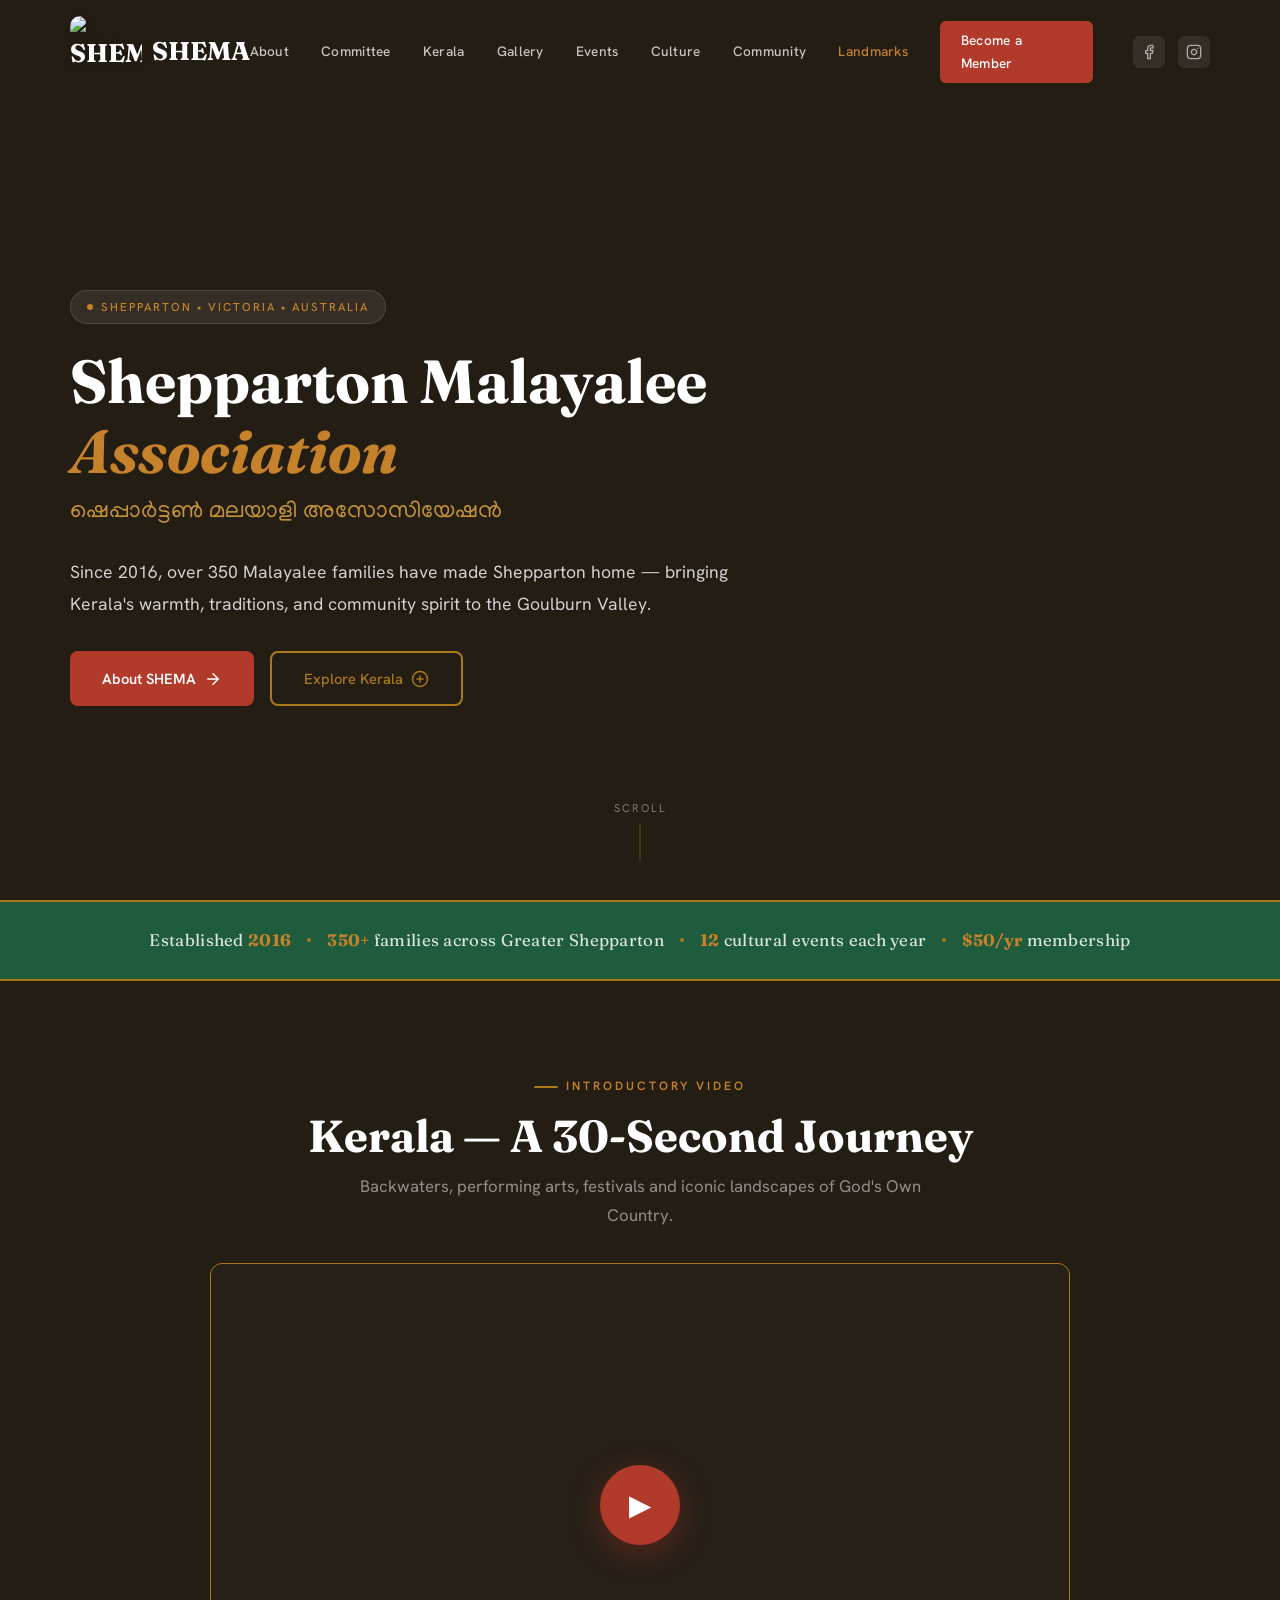
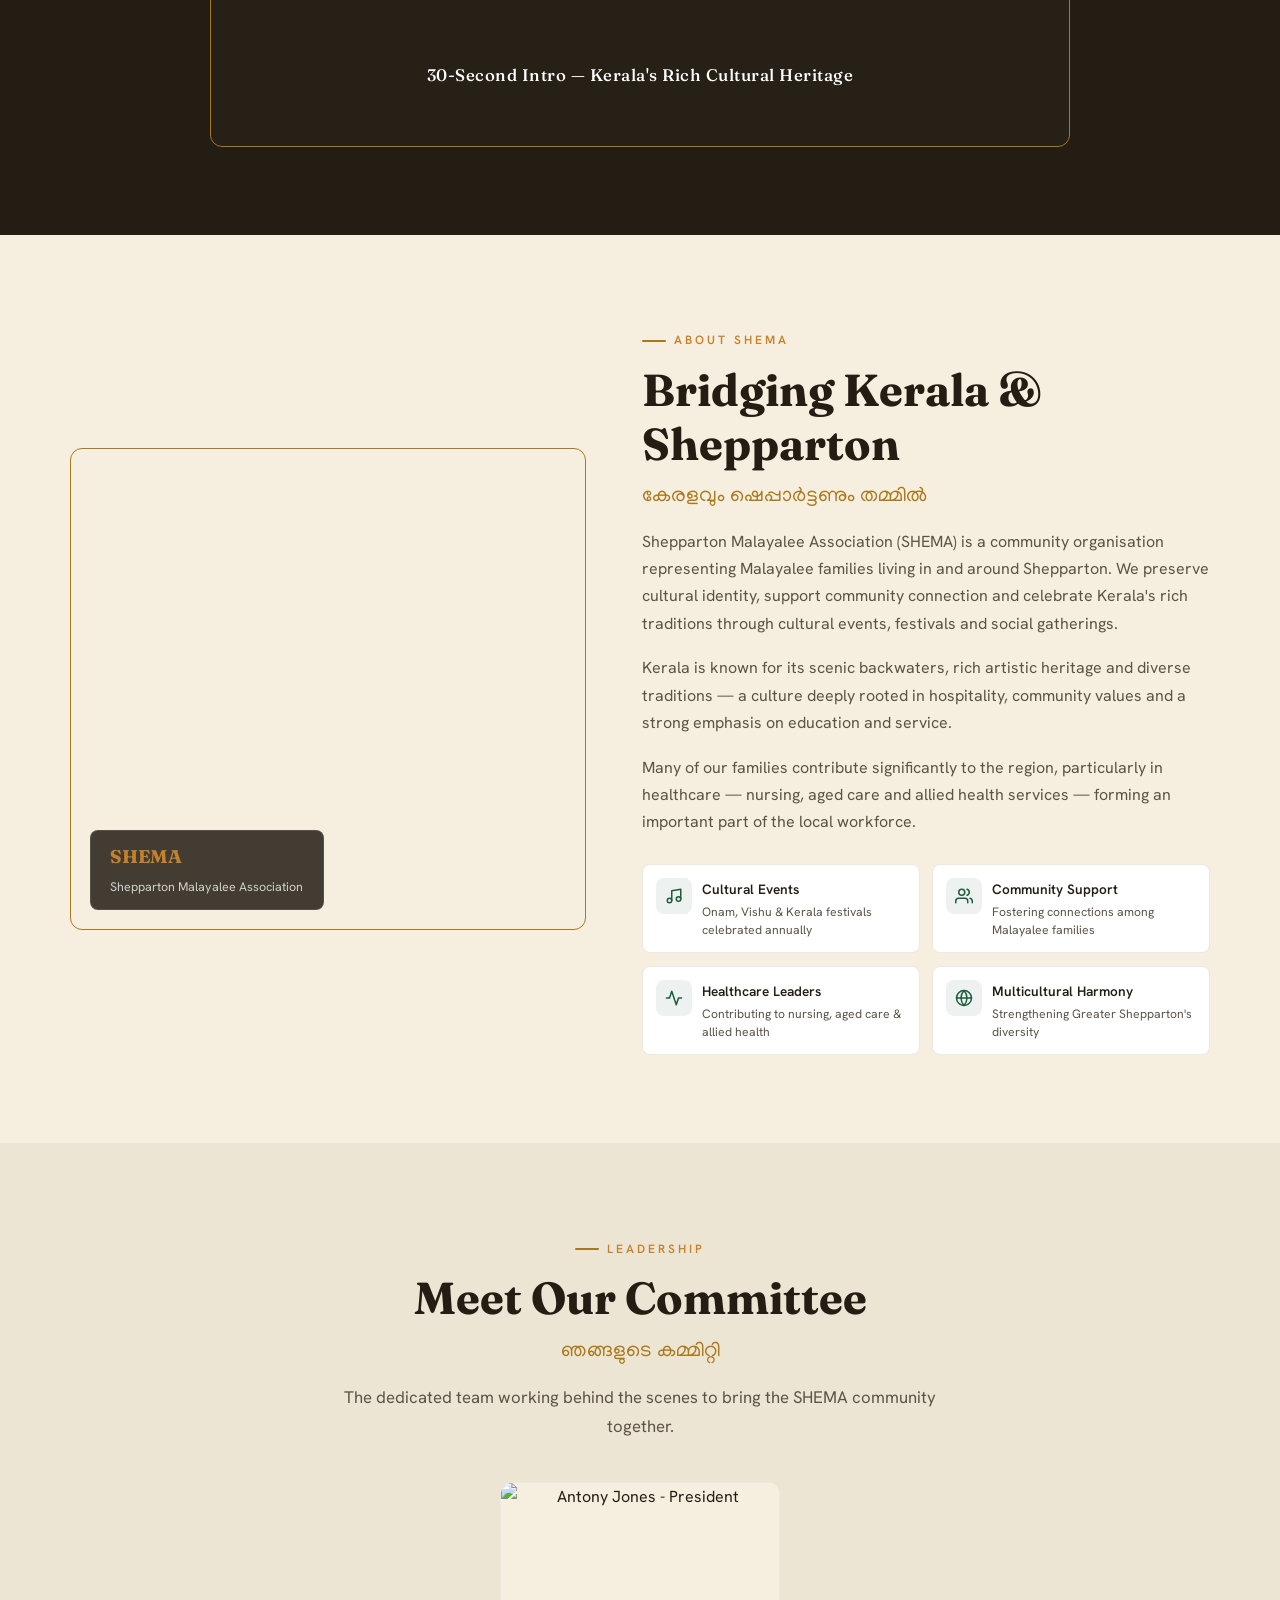
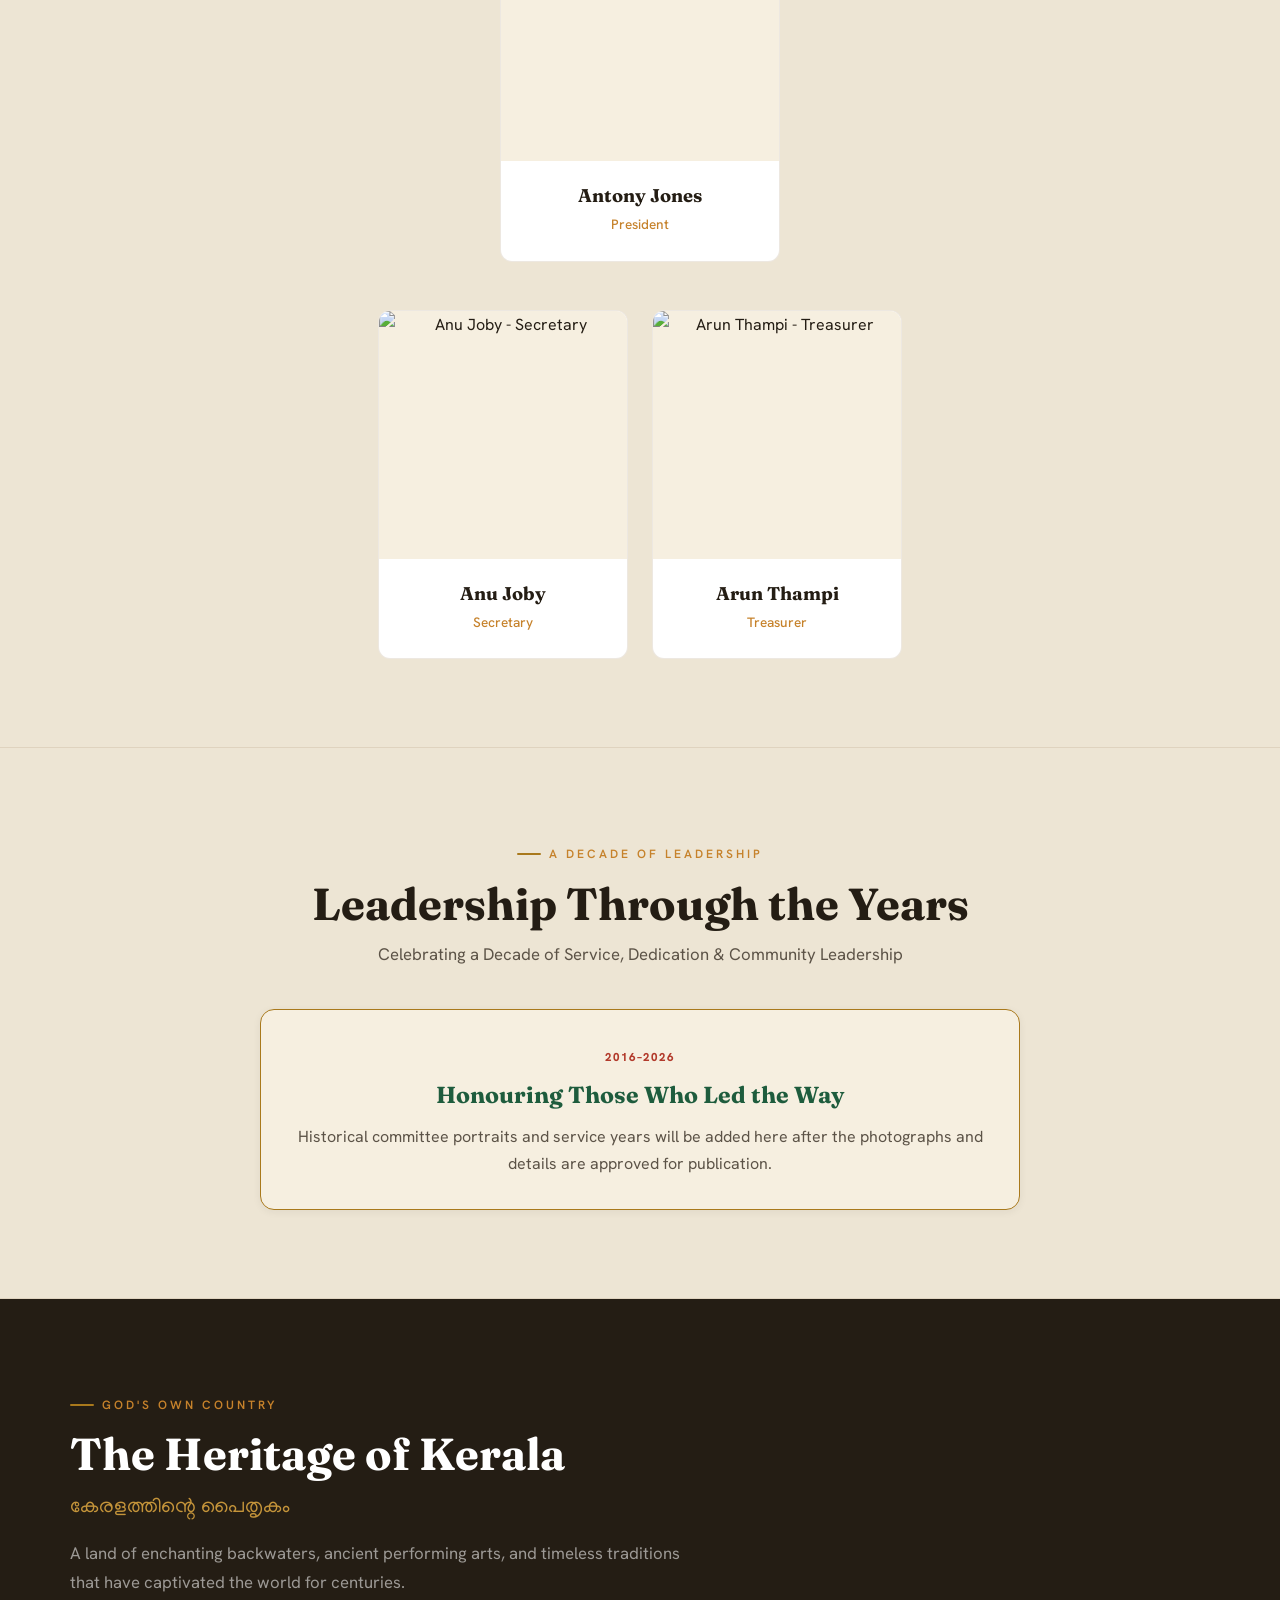
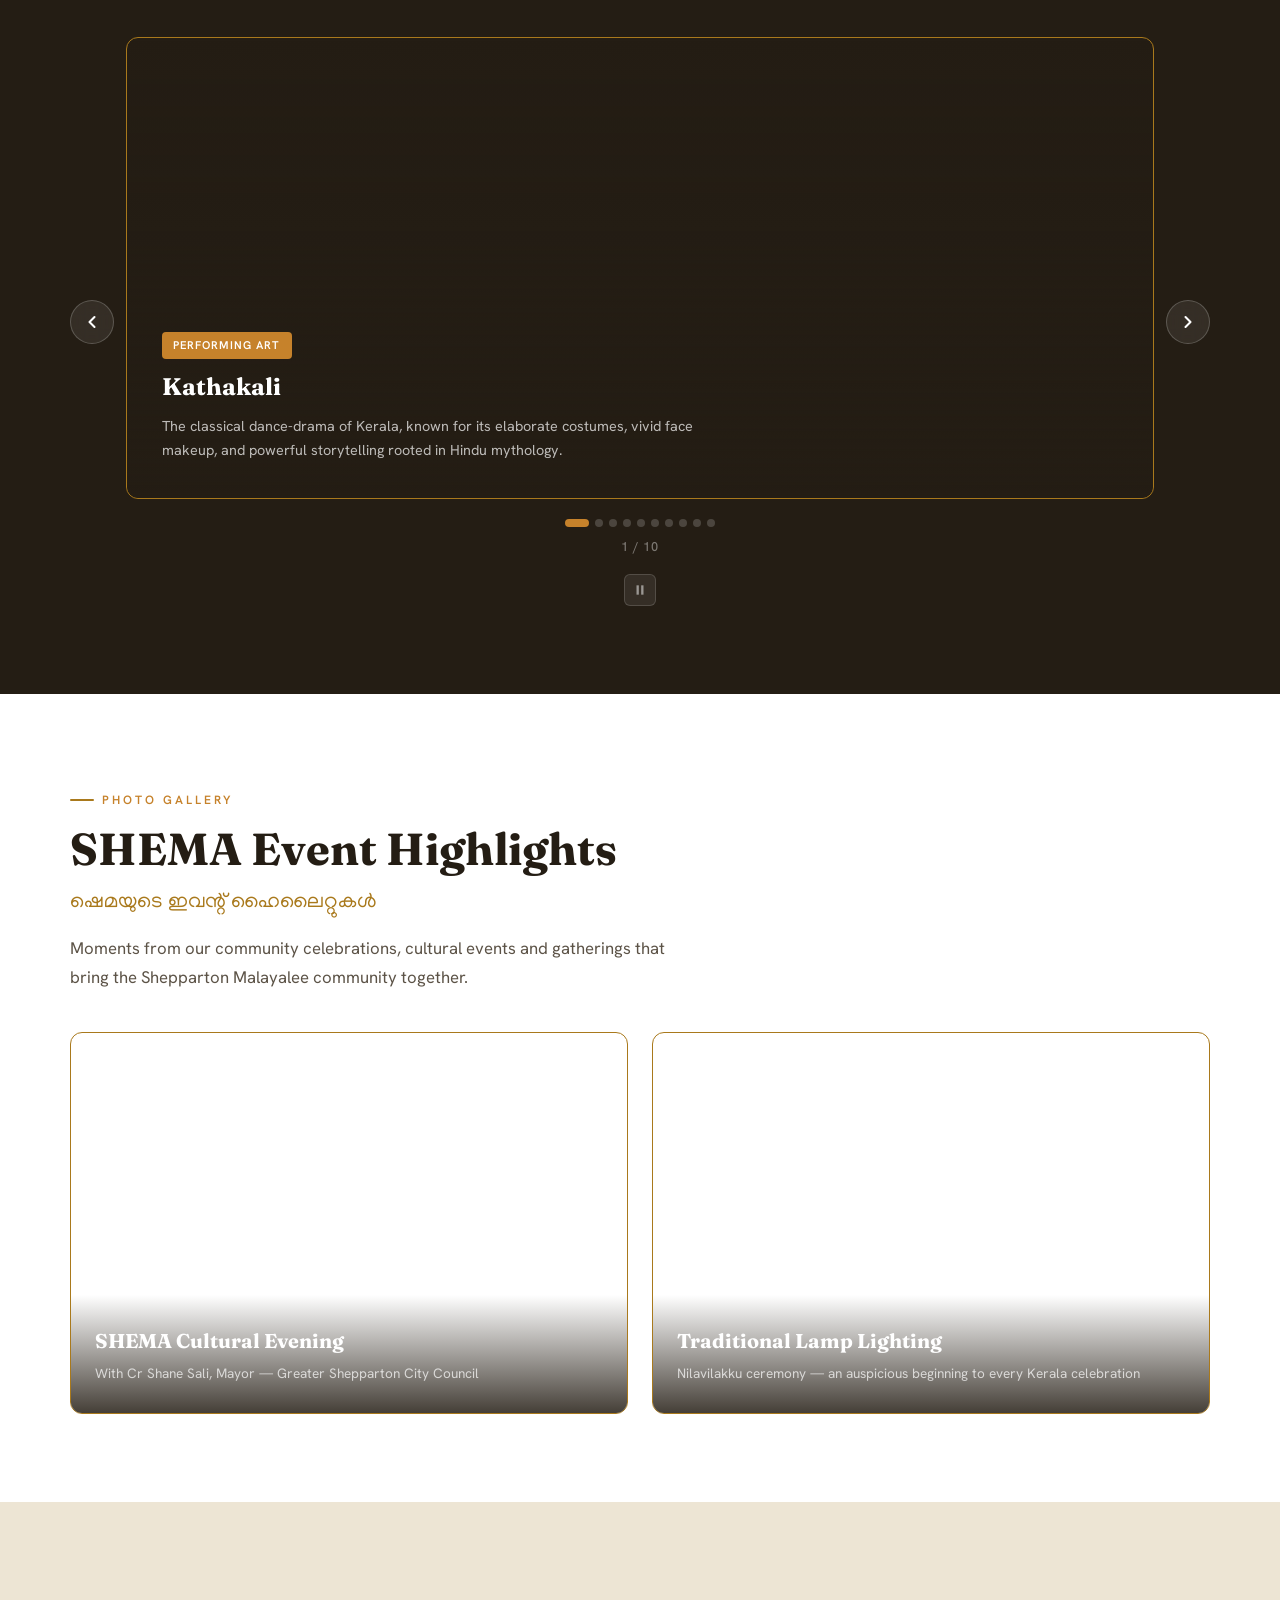
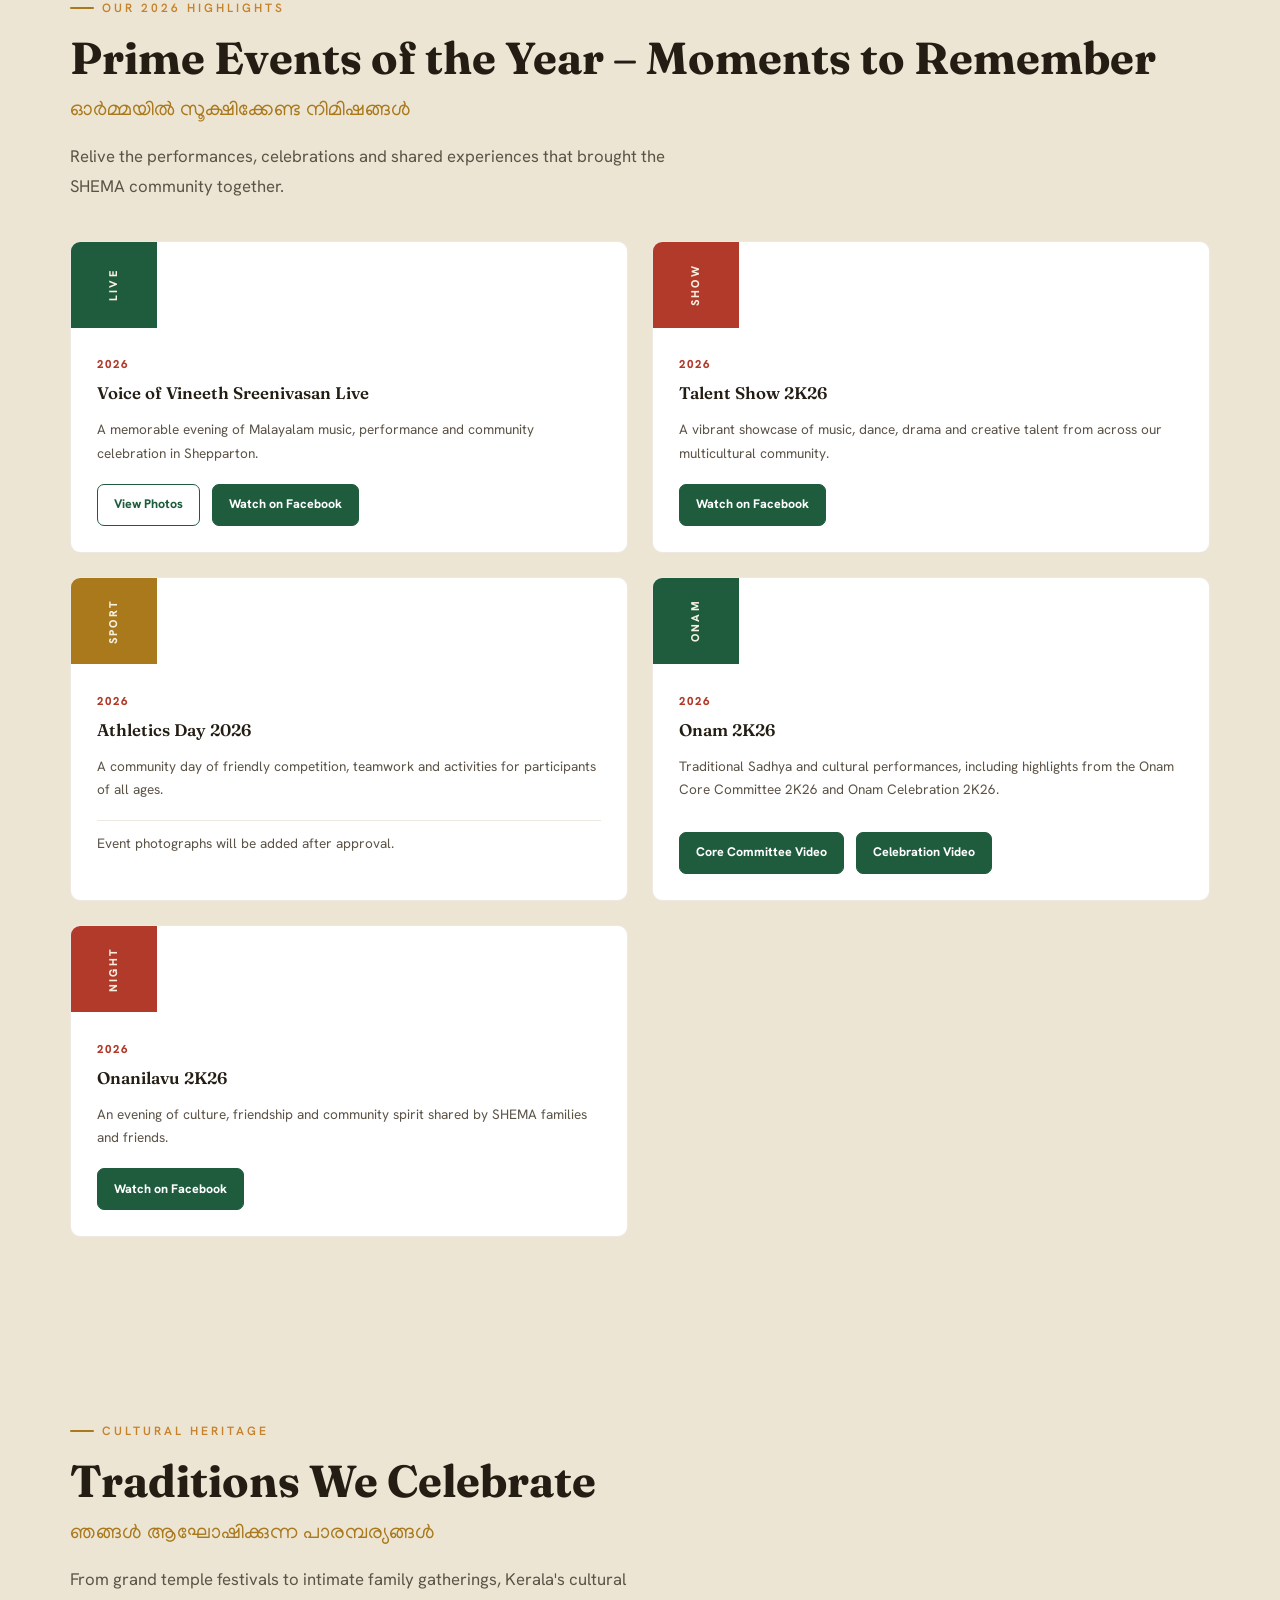
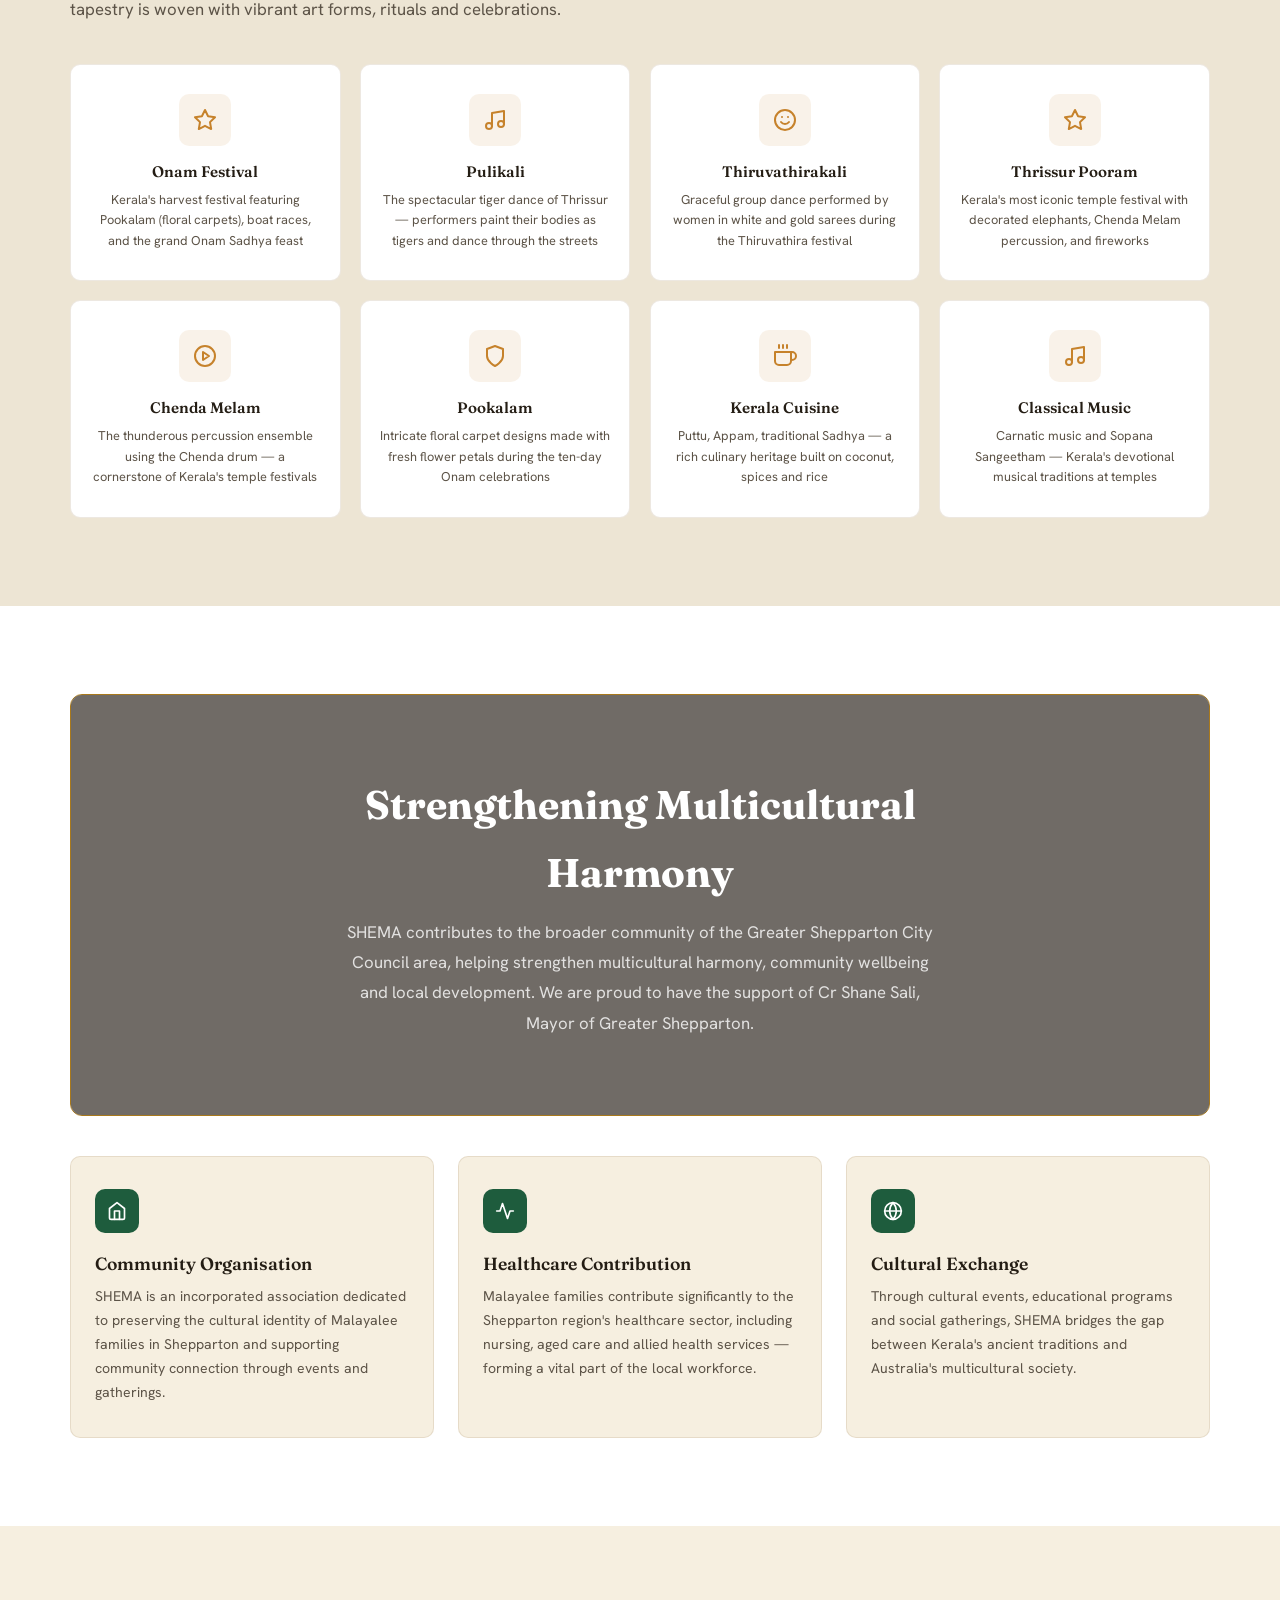
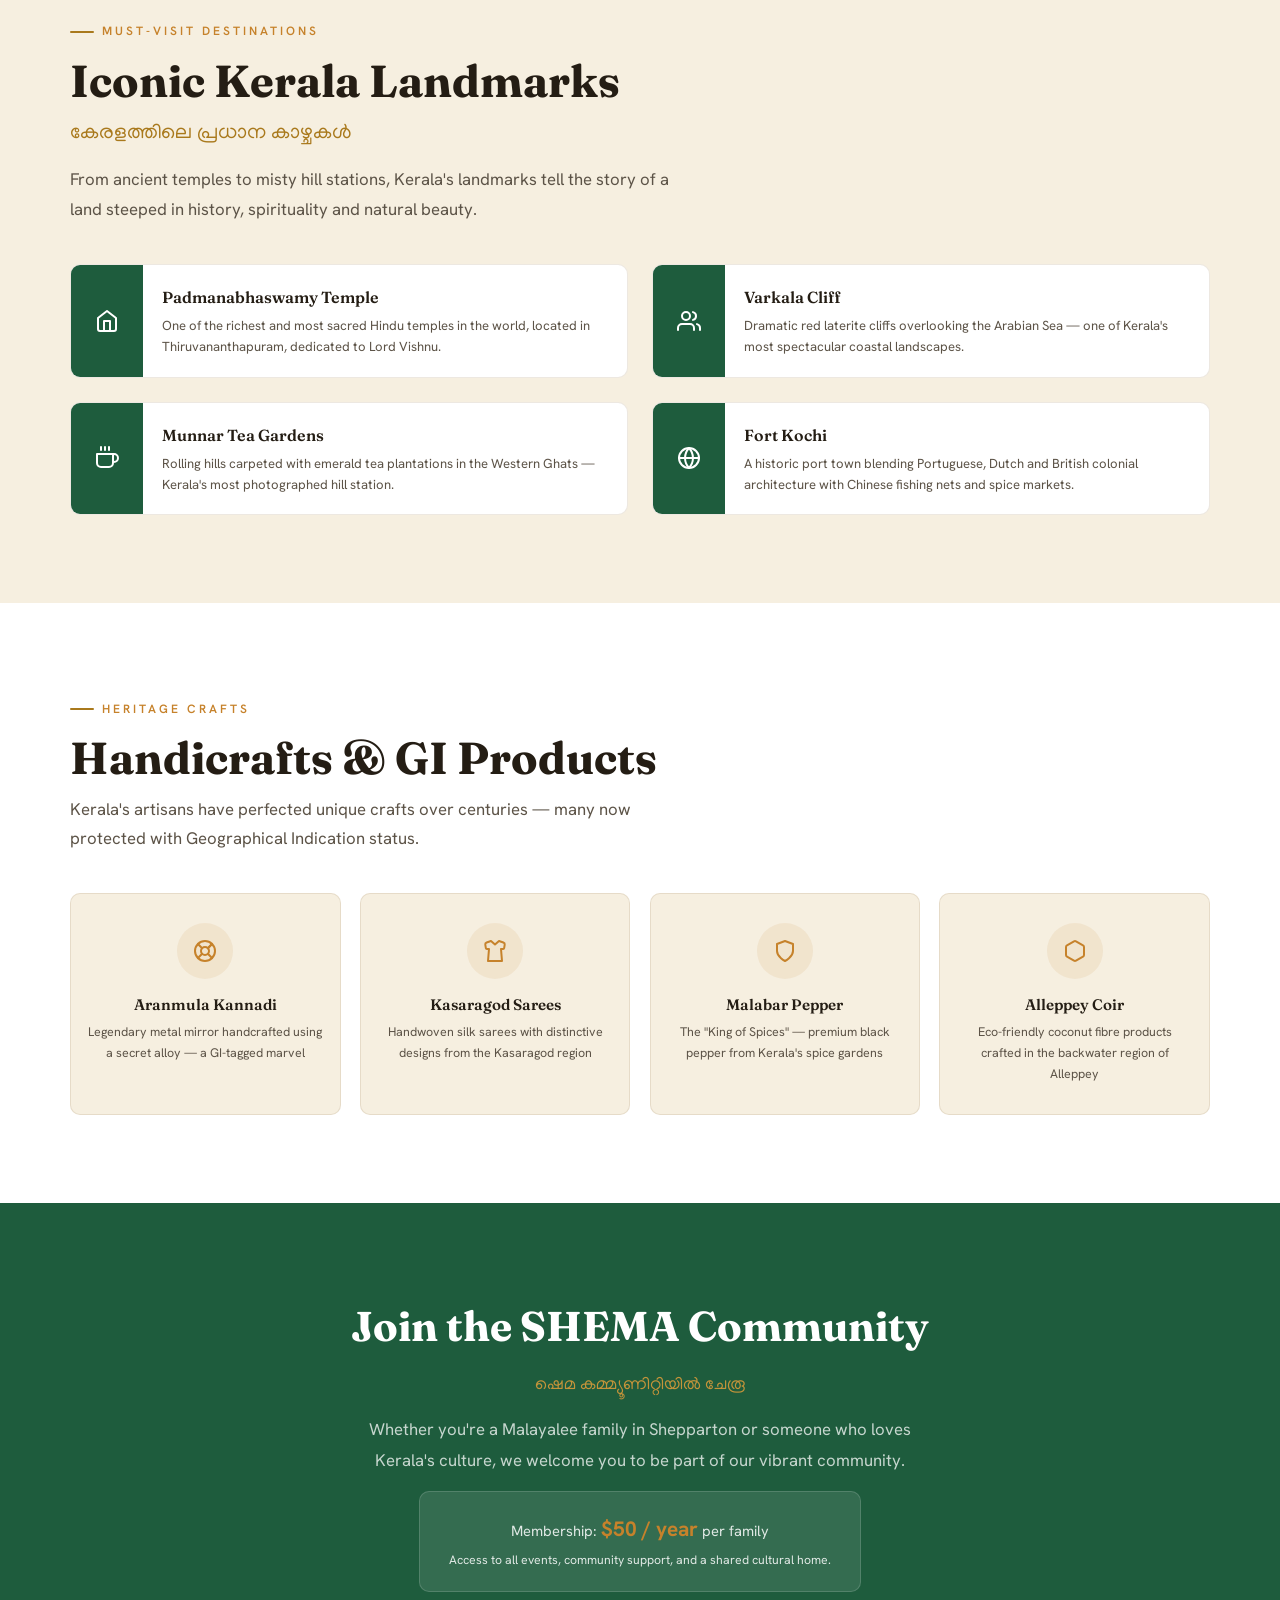
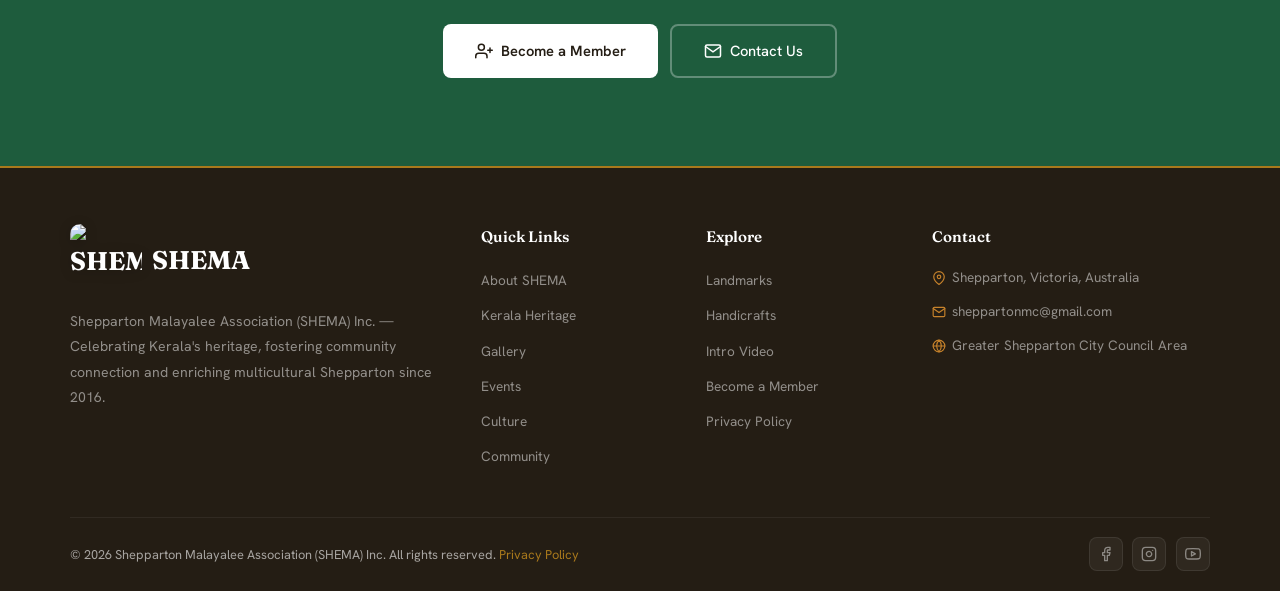
==== commit ec5f8c3a: "[verified] feat: add secure prime events gallery Replace upcoming events with five event memory card" ====
--- a/index.html
+++ b/index.html
@@ -56,45 +56,7 @@
   }
   </script>
 
-  <!-- Structured Data — Upcoming Events -->
-  <script type="application/ld+json">
-  [
-    {
-      "@context": "https://schema.org",
-      "@type": "Event",
-      "name": "Onam Celebration 2026",
-      "startDate": "2026-08-29",
-      "location": {
-        "@type": "Place",
-        "name": "McIntosh Centre",
-        "address": "Thompson Street, Shepparton, VIC, Australia"
-      },
-      "organizer": {
-        "@type": "Organization",
-        "name": "SHEMA",
-        "url": "https://shema.com.au"
-      },
-      "description": "Grand Onam celebration featuring traditional Sadhya feast, cultural performances, Pookalam competition and family fun activities."
-    },
-    {
-      "@context": "https://schema.org",
-      "@type": "Event",
-      "name": "SHEMA Annual General Meeting 2026",
-      "startDate": "2026-12-12",
-      "location": {
-        "@type": "Place",
-        "name": "Shepparton",
-        "address": "Shepparton, VIC, Australia"
-      },
-      "organizer": {
-        "@type": "Organization",
-        "name": "SHEMA",
-        "url": "https://shema.com.au"
-      },
-      "description": "Reflect on the year's achievements, plan ahead and grow together."
-    }
-  ]
-  </script>
+
 </head>
 <body>
 
@@ -357,6 +319,24 @@
       </div>
     </section>
 
+    <!-- ========== Historical Leadership ========== -->
+    <section class="leadership-history section-pad" id="leadership-history">
+      <div class="container">
+        <div class="reveal" style="text-align: center;">
+          <span class="section-label" style="justify-content: center;">A Decade of Leadership</span>
+          <h2 class="section-title">Leadership Through the Years</h2>
+          <p class="section-subtitle" style="margin-inline: auto; text-align: center;">
+            Celebrating a Decade of Service, Dedication &amp; Community Leadership
+          </p>
+        </div>
+        <div class="leadership-placeholder reveal">
+          <span class="leadership-year">2016–2026</span>
+          <h3>Honouring Those Who Led the Way</h3>
+          <p>Historical committee portraits and service years will be added here after the photographs and details are approved for publication.</p>
+        </div>
+      </div>
+    </section>
+
     <!-- ========== Kerala Heritage Carousel ========== -->
     <section class="kerala section-pad" id="kerala">
       <div class="container">
@@ -559,137 +539,70 @@
       </div>
     </section>
 
-    <!-- ========== Events / Announcements Section ========== -->
+    <!-- ========== Prime Events of the Year ========== -->
     <section class="events section-pad" id="events">
       <div class="container">
         <div class="reveal">
-          <span class="section-label">What's Happening</span>
-          <h2 class="section-title">Events &amp; Announcements</h2>
-          <span class="section-title-ml">ഇവന്റുകളും അറിയിപ്പുകളും</span>
+          <span class="section-label">Our 2026 Highlights</span>
+          <h2 class="section-title">Prime Events of the Year – Moments to Remember</h2>
+          <span class="section-title-ml">ഓർമ്മയിൽ സൂക്ഷിക്കേണ്ട നിമിഷങ്ങൾ</span>
           <p class="section-subtitle">
-            Stay up to date with upcoming SHEMA community events, cultural celebrations
-            and important announcements.
-          </p>
-        </div>
-
-        <!-- Previous Events -->
-        <h3 class="events-section-heading reveal">
-          <span class="events-heading-icon">
-            <svg viewBox="0 0 24 24" fill="none" stroke="currentColor" stroke-width="2" stroke-linecap="round" stroke-linejoin="round"><path d="M12 8v4l3 3"/><circle cx="12" cy="12" r="10"/></svg>
-          </span>
-          Previous Events
-        </h3>
-        <div class="events-grid events-grid-past reveal" id="eventsPastGrid">
-          <div class="event-card event-card-past" data-id="default_event_past_1">
-            <div class="event-date-badge event-date-badge-past">
-              <span class="event-month">APR</span>
-              <span class="event-day">28</span>
-            </div>
+            Relive the performances, celebrations and shared experiences that brought the SHEMA community together.
+          </p>
+        </div>
+        <div class="events-grid events-grid-memories">
+          <article class="event-card event-memory-card reveal" data-event-gallery="voice-vineeth">
+            <div class="event-memory-accent" aria-hidden="true">LIVE</div>
             <div class="event-card-content">
+              <span class="event-year">2026</span>
               <h3>Voice of Vineeth Sreenivasan Live</h3>
-              <p>A spectacular live musical evening with the beloved Malayalam singer, songwriter and filmmaker Vineeth Sreenivasan.</p>
-              <div class="event-meta">
-                <span class="event-location">
-                  <svg viewBox="0 0 24 24" fill="none" stroke="currentColor" stroke-width="2" stroke-linecap="round" stroke-linejoin="round"><path d="M21 10c0 7-9 13-9 13s-9-6-9-13a9 9 0 0 1 18 0z"/><circle cx="12" cy="10" r="3"/></svg>
-                  Shepparton
-                </span>
-                <span class="event-badge-past-tag">Past Event</span>
-              </div>
-            </div>
-          </div>
-          <!-- Moved from Upcoming — date has passed -->
-          <div class="event-card event-card-past" data-id="default_event_past_2">
-            <div class="event-date-badge event-date-badge-past">
-              <span class="event-month">JUN</span>
-              <span class="event-day">13</span>
-            </div>
+              <p>A memorable evening of Malayalam music, performance and community celebration in Shepparton.</p>
+              <div class="event-actions">
+                <button class="event-gallery-trigger" type="button" aria-controls="eventGalleryModal">View Photos</button>
+                <a class="event-video-link" href="https://www.facebook.com/share/v/1c8QmG9wZi/" target="_blank" rel="noopener noreferrer">Watch on Facebook</a>
+              </div>
+            </div>
+          </article>
+          <article class="event-card event-memory-card reveal">
+            <div class="event-memory-accent" aria-hidden="true">SHOW</div>
             <div class="event-card-content">
-              <h3>Cirillo Builders Multicultural Talent Show 2026</h3>
-              <p>A vibrant multicultural talent showcase celebrating the diverse artistic abilities of our community members — singing, dancing, drama and more.</p>
-              <div class="event-meta">
-                <span class="event-location">
-                  <svg viewBox="0 0 24 24" fill="none" stroke="currentColor" stroke-width="2" stroke-linecap="round" stroke-linejoin="round"><path d="M21 10c0 7-9 13-9 13s-9-6-9-13a9 9 0 0 1 18 0z"/><circle cx="12" cy="10" r="3"/></svg>
-                  Shepparton
-                </span>
-                <span class="event-badge-past-tag">Past Event</span>
-              </div>
-            </div>
-          </div>
-        </div>
-
-        <!-- Upcoming Events -->
-        <h3 class="events-section-heading reveal">
-          <span class="events-heading-icon">
-            <svg viewBox="0 0 24 24" fill="none" stroke="currentColor" stroke-width="2" stroke-linecap="round" stroke-linejoin="round"><rect x="3" y="4" width="18" height="18" rx="2" ry="2"/><line x1="16" y1="2" x2="16" y2="6"/><line x1="8" y1="2" x2="8" y2="6"/><line x1="3" y1="10" x2="21" y2="10"/></svg>
-          </span>
-          Upcoming Events
-        </h3>
-        <div class="events-grid" id="eventsGrid">
-          <div class="event-card reveal" data-id="default_event_2">
-            <div class="event-date-badge">
-              <span class="event-month">JUN/JUL</span>
-              <span class="event-day">—</span>
-            </div>
+              <span class="event-year">2026</span>
+              <h3>Talent Show 2K26</h3>
+              <p>A vibrant showcase of music, dance, drama and creative talent from across our multicultural community.</p>
+              <div class="event-actions"><a class="event-video-link" href="https://www.facebook.com/reel/1500400011768100" target="_blank" rel="noopener noreferrer">Watch on Facebook</a></div>
+            </div>
+          </article>
+
+          <article class="event-card event-memory-card reveal">
+            <div class="event-memory-accent" aria-hidden="true">SPORT</div>
             <div class="event-card-content">
-              <h3>Shema Kalikkalam 2026</h3>
-              <p>SHEMA's sports and games festival — a fun-filled day of traditional and modern games, fostering teamwork and community spirit.</p>
-              <div class="event-meta">
-                <span class="event-location">
-                  <svg viewBox="0 0 24 24" fill="none" stroke="currentColor" stroke-width="2" stroke-linecap="round" stroke-linejoin="round"><path d="M21 10c0 7-9 13-9 13s-9-6-9-13a9 9 0 0 1 18 0z"/><circle cx="12" cy="10" r="3"/></svg>
-                  Shepparton
-                </span>
-              </div>
-            </div>
-          </div>
-          <div class="event-card reveal" data-id="default_event_3">
-            <div class="event-date-badge">
-              <span class="event-month">AUG</span>
-              <span class="event-day">08</span>
-            </div>
+              <span class="event-year">2026</span>
+              <h3>Athletics Day 2026</h3>
+              <p>A community day of friendly competition, teamwork and activities for participants of all ages.</p>
+              <p class="event-media-note">Event photographs will be added after approval.</p>
+            </div>
+          </article>
+          <article class="event-card event-memory-card reveal">
+            <div class="event-memory-accent" aria-hidden="true">ONAM</div>
             <div class="event-card-content">
-              <h3>Athletics Day 2026</h3>
-              <p>A day of athletic events and competitions for all ages. Come out and join the fun — running, relays, and field events for the whole family.</p>
-              <div class="event-meta">
-                <span class="event-location">
-                  <svg viewBox="0 0 24 24" fill="none" stroke="currentColor" stroke-width="2" stroke-linecap="round" stroke-linejoin="round"><path d="M21 10c0 7-9 13-9 13s-9-6-9-13a9 9 0 0 1 18 0z"/><circle cx="12" cy="10" r="3"/></svg>
-                  Shepparton
-                </span>
-                <span class="event-badge-tentative">Tentative</span>
-              </div>
-            </div>
-          </div>
-          <div class="event-card reveal" data-id="default_event_4">
-            <div class="event-date-badge">
-              <span class="event-month">AUG</span>
-              <span class="event-day">29</span>
-            </div>
+              <span class="event-year">2026</span>
+              <h3>Onam 2K26</h3>
+              <p>Traditional Sadhya and cultural performances, including highlights from the Onam Core Committee 2K26 and Onam Celebration 2K26.</p>
+              <div class="event-actions">
+                <a class="event-video-link" href="https://www.facebook.com/reel/1581554060224328" target="_blank" rel="noopener noreferrer">Core Committee Video</a>
+                <a class="event-video-link" href="https://www.facebook.com/reel/1132441579444104" target="_blank" rel="noopener noreferrer">Celebration Video</a>
+              </div>
+            </div>
+          </article>
+          <article class="event-card event-memory-card reveal">
+            <div class="event-memory-accent" aria-hidden="true">NIGHT</div>
             <div class="event-card-content">
-              <h3>Onam Celebration 2026</h3>
-              <p>Join us for the grand Onam celebration featuring traditional Sadhya feast, cultural performances, Pookalam competition and family fun activities.</p>
-              <div class="event-meta">
-                <span class="event-location">
-                  <svg viewBox="0 0 24 24" fill="none" stroke="currentColor" stroke-width="2" stroke-linecap="round" stroke-linejoin="round"><path d="M21 10c0 7-9 13-9 13s-9-6-9-13a9 9 0 0 1 18 0z"/><circle cx="12" cy="10" r="3"/></svg>
-                  McIntosh Centre, Thompson St, Shepparton
-                </span>
-              </div>
-            </div>
-          </div>
-          <div class="event-card reveal" data-id="default_event_5">
-            <div class="event-date-badge">
-              <span class="event-month">DEC</span>
-              <span class="event-day">12</span>
-            </div>
-            <div class="event-card-content">
-              <h3>Annual General Meeting (AGM)</h3>
-              <p>Reflect on the year's achievements, plan ahead and grow together. All SHEMA members are encouraged to attend and participate.</p>
-              <div class="event-meta">
-                <span class="event-location">
-                  <svg viewBox="0 0 24 24" fill="none" stroke="currentColor" stroke-width="2" stroke-linecap="round" stroke-linejoin="round"><path d="M21 10c0 7-9 13-9 13s-9-6-9-13a9 9 0 0 1 18 0z"/><circle cx="12" cy="10" r="3"/></svg>
-                  Shepparton
-                </span>
-              </div>
-            </div>
-          </div>
+              <span class="event-year">2026</span>
+              <h3>Onanilavu 2K26</h3>
+              <p>An evening of culture, friendship and community spirit shared by SHEMA families and friends.</p>
+              <div class="event-actions"><a class="event-video-link" href="https://www.facebook.com/reel/1578855873677593" target="_blank" rel="noopener noreferrer">Watch on Facebook</a></div>
+            </div>
+          </article>
         </div>
       </div>
     </section>
@@ -1011,6 +924,17 @@
     </div>
   </footer>
 
+  <!-- Event photo gallery modal. Approved event images will be inserted into the grid. -->
+  <div class="event-gallery-modal" id="eventGalleryModal" role="dialog" aria-modal="true" aria-labelledby="eventGalleryTitle" hidden>
+    <div class="event-gallery-dialog">
+      <button class="event-gallery-close" id="eventGalleryClose" type="button" aria-label="Close photo gallery">&times;</button>
+      <p class="section-label">Event Gallery</p>
+      <h2 id="eventGalleryTitle">Voice of Vineeth Sreenivasan Live</h2>
+      <div class="event-gallery-grid" id="eventGalleryGrid"></div>
+      <p class="event-gallery-empty" id="eventGalleryEmpty">The ten approved event photographs will appear here once they are supplied and privacy-checked.</p>
+    </div>
+  </div>
+
   <!-- Back to top -->
   <button class="back-to-top" id="backToTop" aria-label="Back to top">
     <svg viewBox="0 0 24 24" fill="none" stroke="currentColor" stroke-width="2.5" stroke-linecap="round" stroke-linejoin="round"><polyline points="18 15 12 9 6 15"/></svg>
--- a/styles.css
+++ b/styles.css
@@ -1481,3 +1481,214 @@
   .nav-logo .logo-img { width: 50px; height: 50px; }
   .nav-logo { font-size: 1.3rem; }
 }
+
+/* ---------- Historical leadership ---------- */
+.leadership-history {
+  background: var(--cream-alt);
+  border-block: 1px solid var(--border);
+}
+
+.leadership-placeholder {
+  max-width: 760px;
+  margin: 2.5rem auto 0;
+  padding: 2rem;
+  text-align: center;
+  background: var(--cream);
+  border: var(--kasavu-border);
+  border-radius: 14px;
+  box-shadow: var(--shadow-sm);
+}
+
+.leadership-placeholder h3 {
+  margin: .35rem 0 .5rem;
+  font-family: var(--ff-display);
+  color: var(--pachai);
+  font-size: 1.45rem;
+}
+
+.leadership-placeholder p { color: var(--ink-muted); }
+
+.leadership-year,
+.event-year {
+  display: inline-block;
+  color: var(--sindoor);
+  font-size: .72rem;
+  font-weight: 800;
+  letter-spacing: .16em;
+  text-transform: uppercase;
+}
+
+/* ---------- Prime event memories ---------- */
+.events-grid-memories {
+  grid-template-columns: repeat(2, minmax(0, 1fr));
+  margin-top: 2.5rem;
+}
+
+.event-memory-card {
+  min-height: 260px;
+  align-items: stretch;
+  overflow: hidden;
+}
+
+.event-memory-accent {
+  width: 86px;
+  flex: 0 0 86px;
+  display: grid;
+  place-items: center;
+  background: var(--pachai);
+  color: var(--cream);
+  writing-mode: vertical-rl;
+  transform: rotate(180deg);
+  font-size: .7rem;
+  font-weight: 800;
+  letter-spacing: .2em;
+}
+
+.event-memory-card:nth-child(3n + 2) .event-memory-accent { background: var(--sindoor); }
+.event-memory-card:nth-child(3n) .event-memory-accent { background: var(--brass); }
+
+.event-memory-card .event-card-content {
+  display: flex;
+  flex: 1;
+  flex-direction: column;
+  padding: 1.65rem;
+}
+
+.event-memory-card .event-card-content h3 { margin: .35rem 0 .65rem; }
+.event-memory-card .event-card-content > p { margin-bottom: 1.2rem; }
+
+.event-actions {
+  display: flex;
+  flex-wrap: wrap;
+  gap: .7rem;
+  margin-top: auto;
+}
+
+.event-video-link,
+.event-gallery-trigger {
+  display: inline-flex;
+  align-items: center;
+  justify-content: center;
+  min-height: 42px;
+  padding: .65rem 1rem;
+  border: 1px solid var(--pachai);
+  border-radius: 7px;
+  font-size: .78rem;
+  font-weight: 750;
+  line-height: 1.2;
+  transition: var(--transition);
+}
+
+.event-video-link {
+  background: var(--pachai);
+  color: #fff;
+}
+
+.event-gallery-trigger {
+  background: transparent;
+  color: var(--pachai);
+}
+
+.event-video-link:hover,
+.event-gallery-trigger:hover {
+  background: var(--sindoor);
+  border-color: var(--sindoor);
+  color: #fff;
+  transform: translateY(-2px);
+}
+
+.event-media-note {
+  margin-top: auto;
+  padding-top: .65rem;
+  border-top: 1px solid var(--border);
+  color: var(--ink-subtle);
+  font-size: .78rem;
+}
+
+/* ---------- Accessible event gallery modal ---------- */
+body.gallery-open { overflow: hidden; }
+
+.event-gallery-modal[hidden] { display: none; }
+
+.event-gallery-modal {
+  position: fixed;
+  inset: 0;
+  z-index: 10001;
+  display: grid;
+  place-items: center;
+  padding: 1rem;
+  background: rgba(20, 16, 11, .82);
+}
+
+.event-gallery-dialog {
+  position: relative;
+  width: min(100%, 1060px);
+  max-height: calc(100vh - 2rem);
+  overflow: auto;
+  padding: 2.25rem;
+  background: var(--cream);
+  border: 2px solid var(--brass);
+  border-radius: 14px;
+  box-shadow: var(--shadow-lg);
+}
+
+.event-gallery-dialog h2 {
+  margin: .35rem 3rem 1.5rem 0;
+  font-family: var(--ff-display);
+  color: var(--pachai);
+  line-height: 1.2;
+}
+
+.event-gallery-close {
+  position: absolute;
+  top: 1rem;
+  right: 1rem;
+  width: 42px;
+  height: 42px;
+  border: 1px solid var(--border-strong);
+  border-radius: 50%;
+  background: var(--cream-alt);
+  color: var(--ink);
+  font-size: 1.7rem;
+  line-height: 1;
+}
+
+.event-gallery-close:hover { color: #fff; background: var(--sindoor); }
+
+.event-gallery-grid {
+  display: grid;
+  grid-template-columns: repeat(2, minmax(0, 1fr));
+  gap: 1rem;
+}
+
+.event-gallery-grid img {
+  width: 100%;
+  aspect-ratio: 4 / 3;
+  object-fit: cover;
+  border-radius: 8px;
+  border: 1px solid var(--border);
+}
+
+.event-gallery-empty {
+  padding: 2rem;
+  text-align: center;
+  color: var(--ink-muted);
+  background: var(--cream-alt);
+  border: 1px dashed var(--border-strong);
+  border-radius: 8px;
+}
+
+@media (max-width: 768px) {
+  .events-grid-memories { grid-template-columns: 1fr; }
+  .event-gallery-dialog { padding: 1.5rem; }
+}
+
+@media (max-width: 480px) {
+  .event-memory-card { min-height: 0; }
+  .event-memory-accent { width: 58px; flex-basis: 58px; }
+  .event-memory-card .event-card-content { padding: 1.2rem; }
+  .event-actions { flex-direction: column; }
+  .event-video-link, .event-gallery-trigger { width: 100%; }
+  .event-gallery-grid { grid-template-columns: 1fr; }
+  .event-gallery-empty { padding: 1.25rem; }
+}
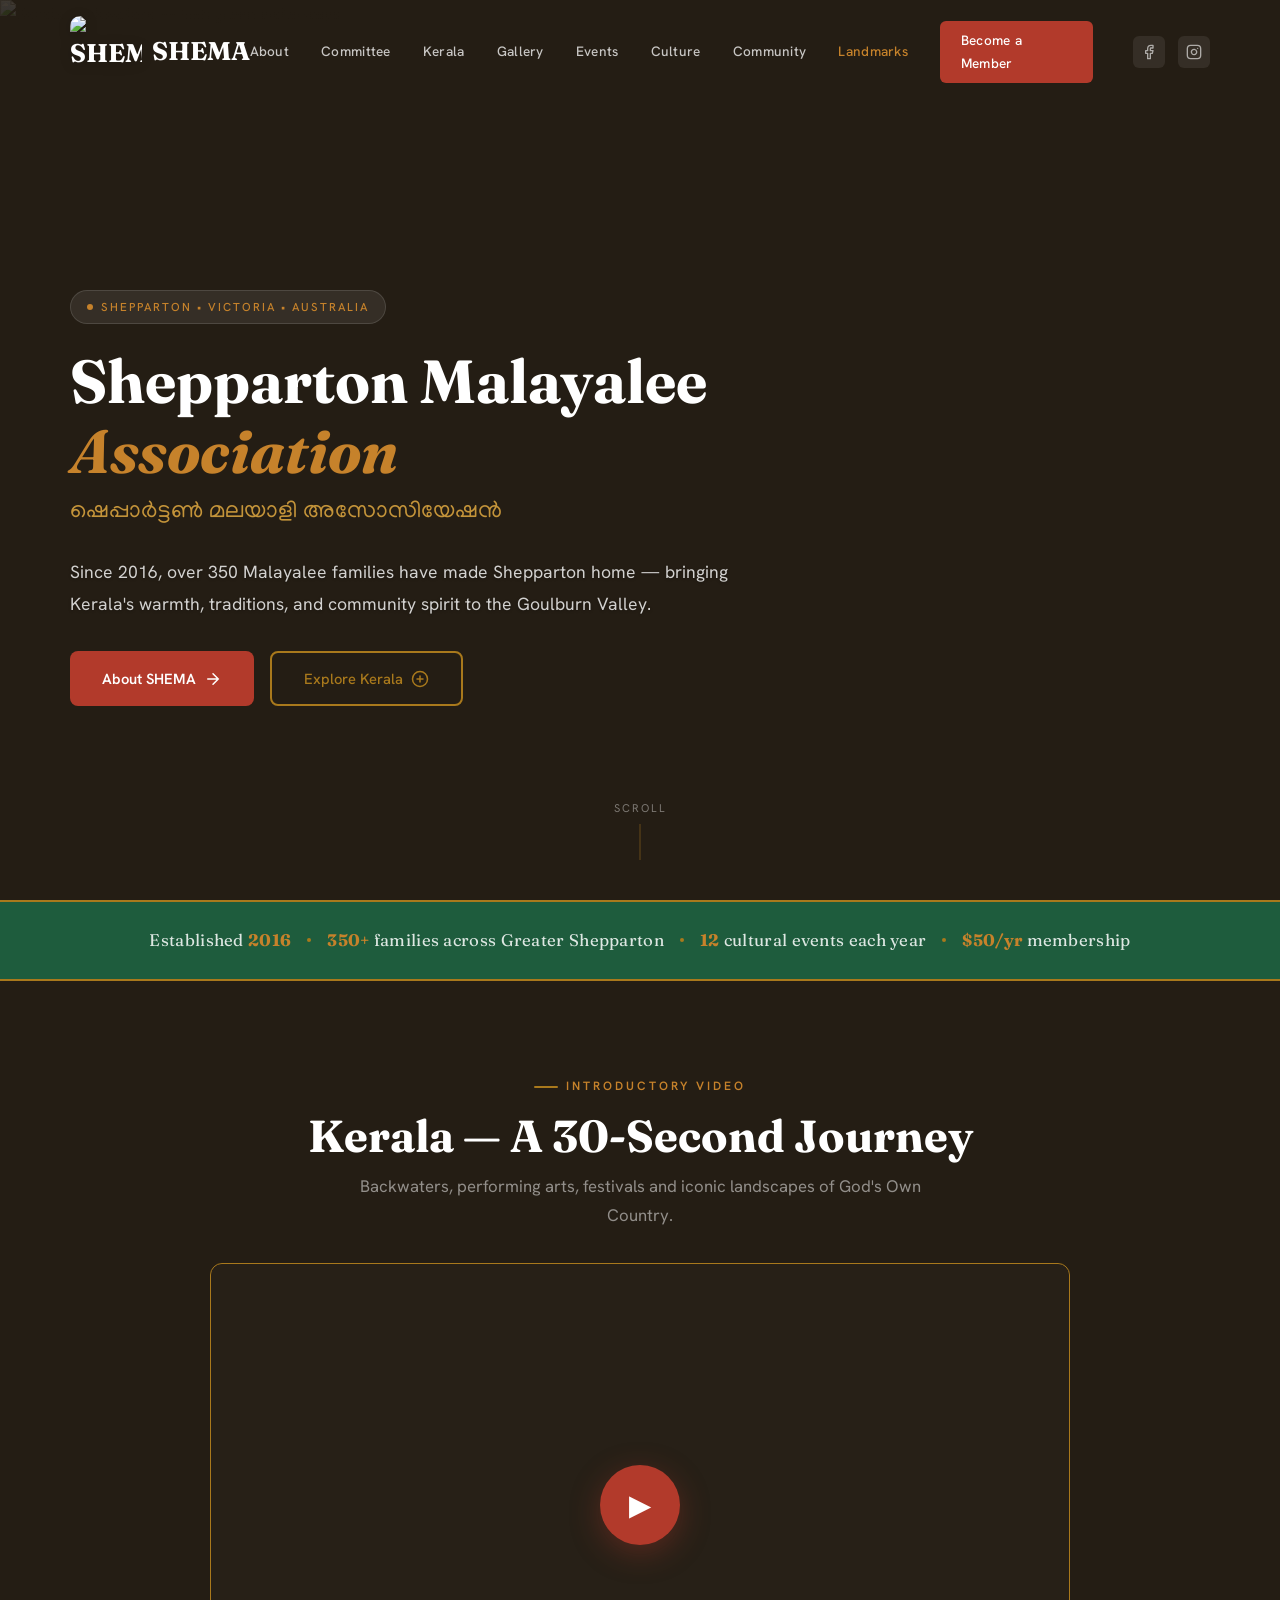
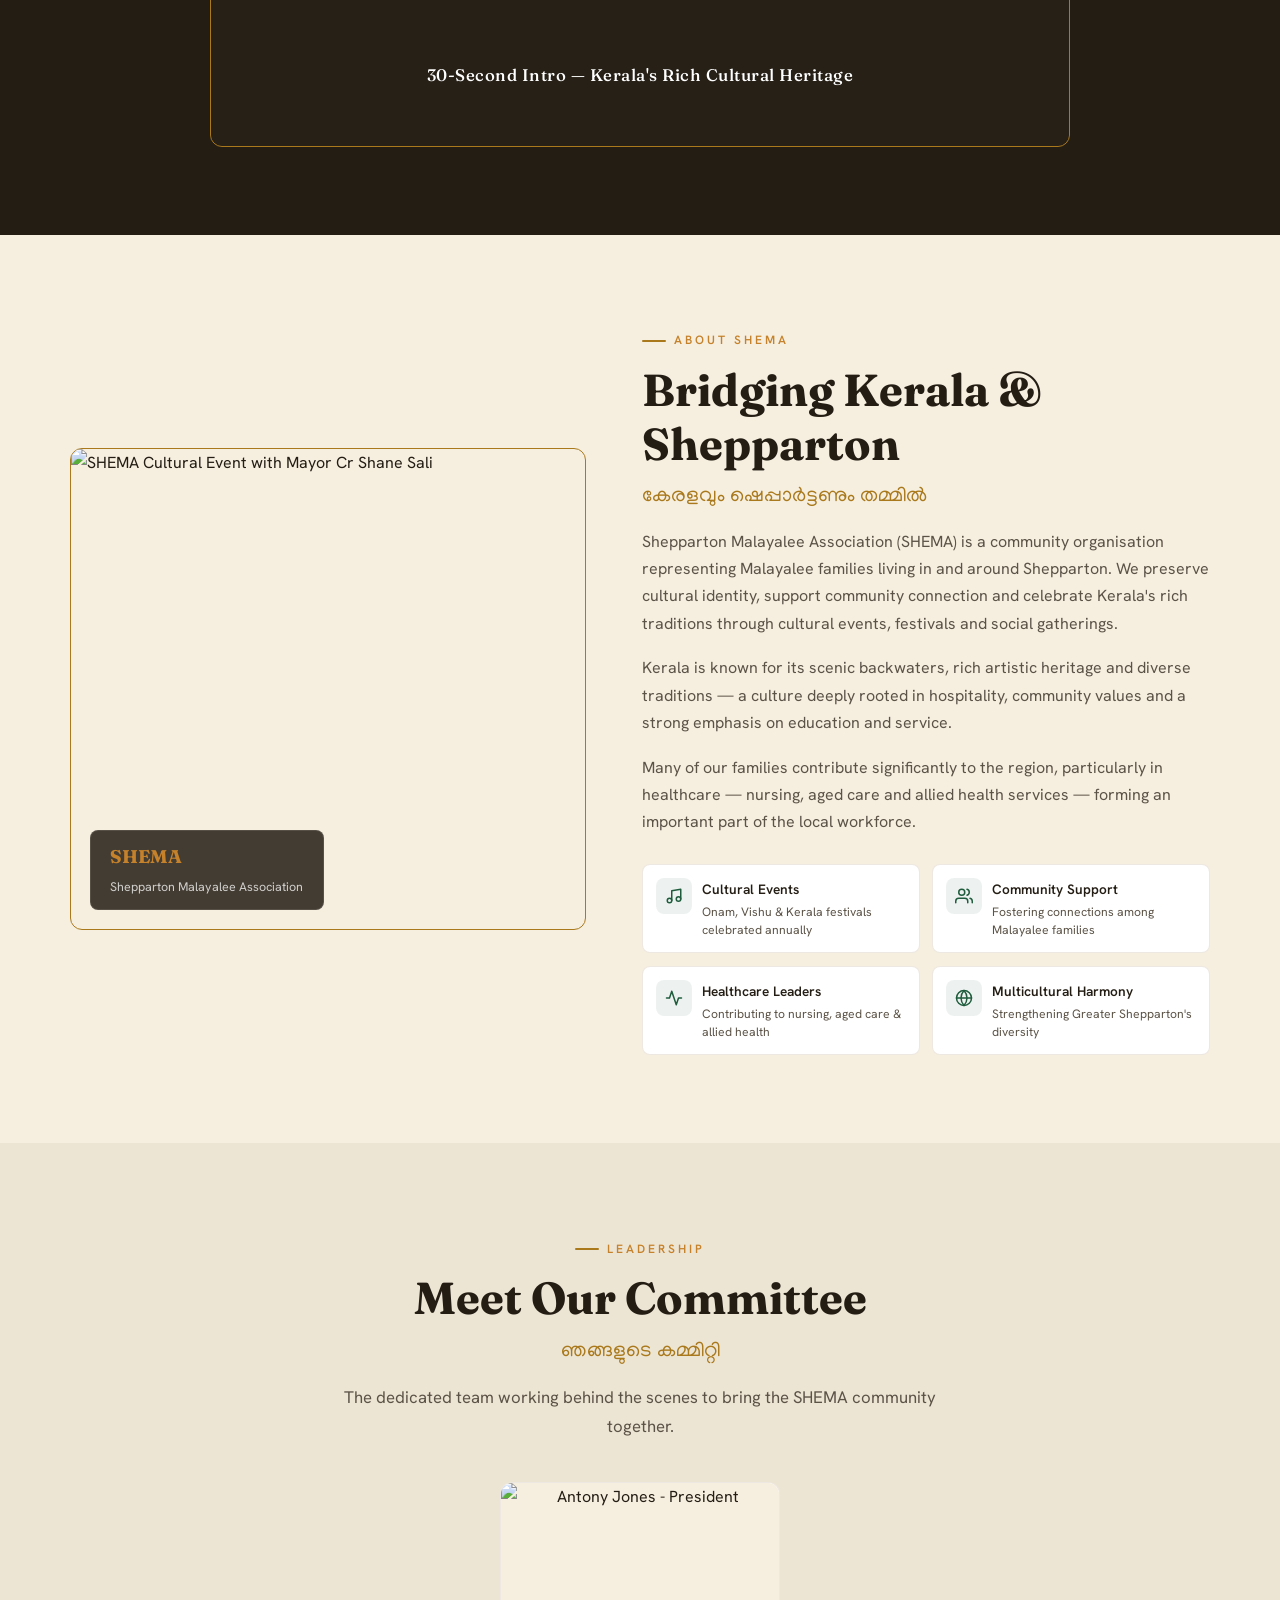
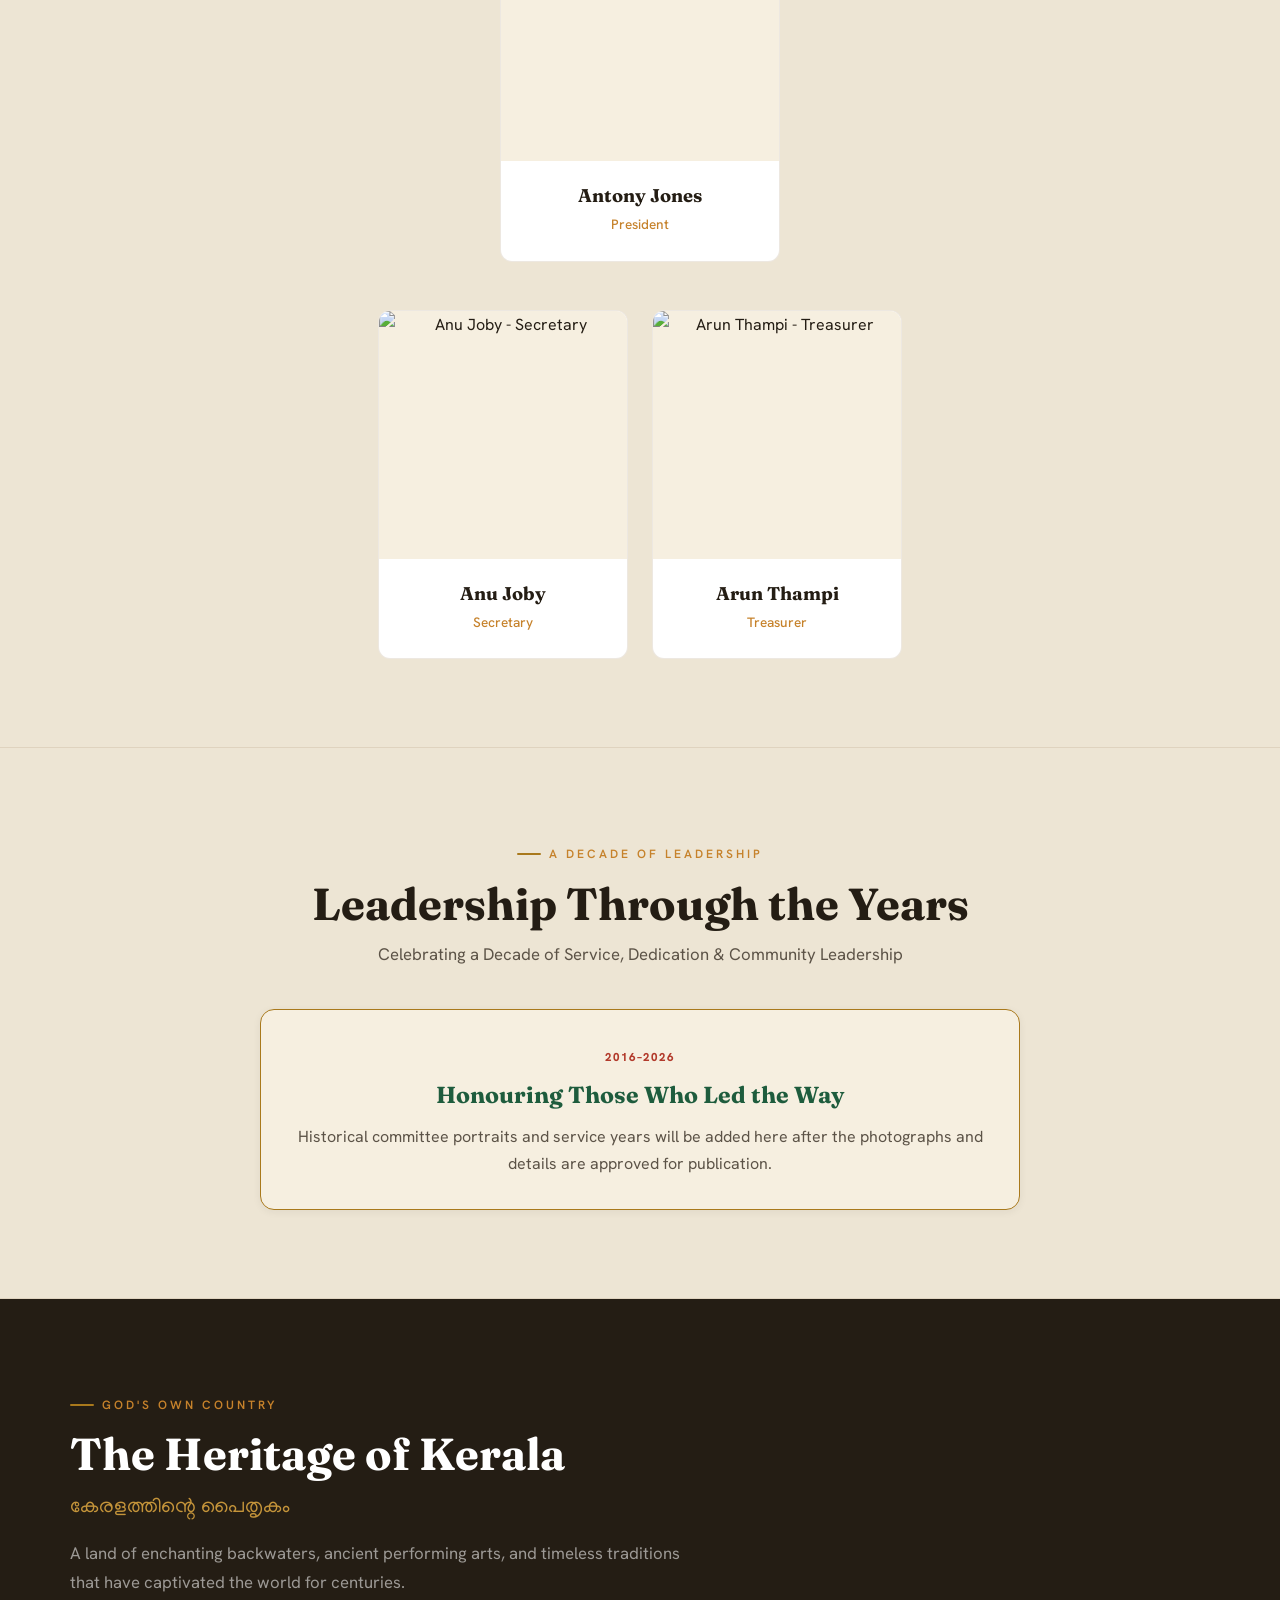
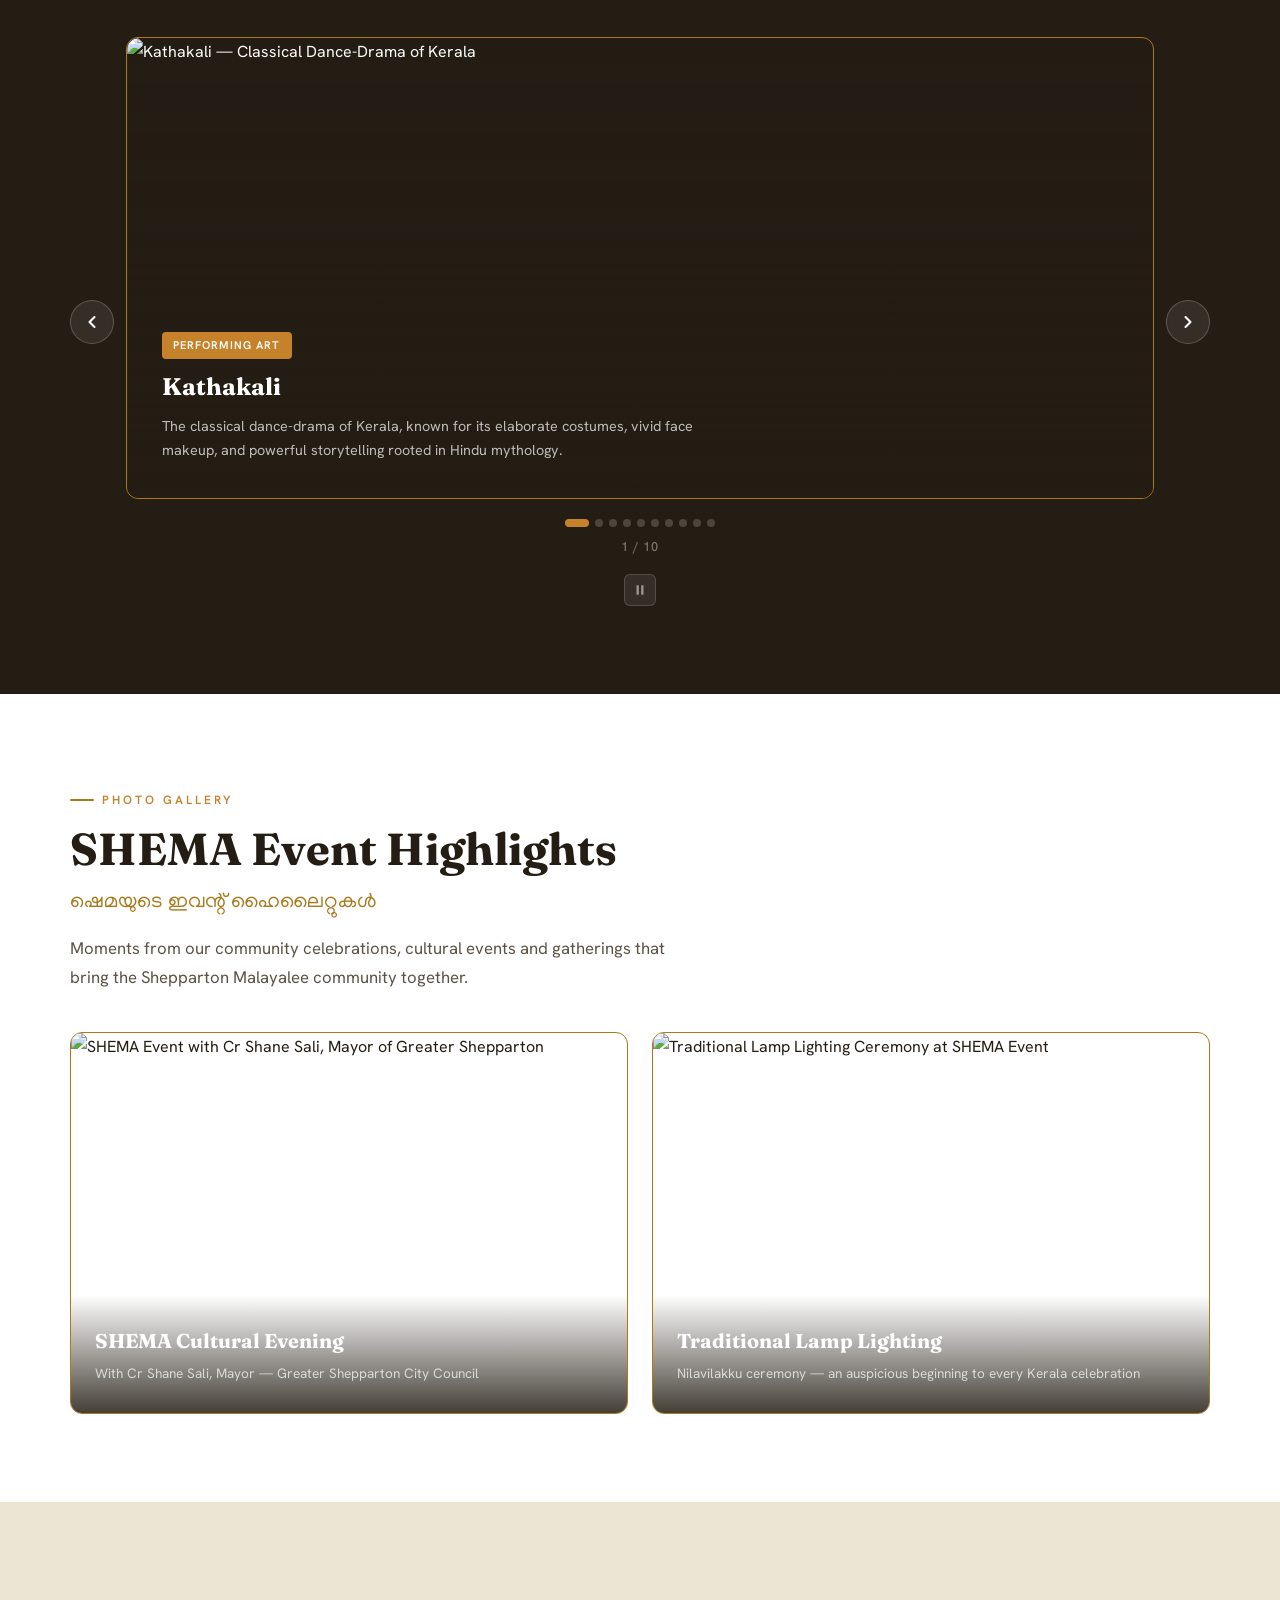
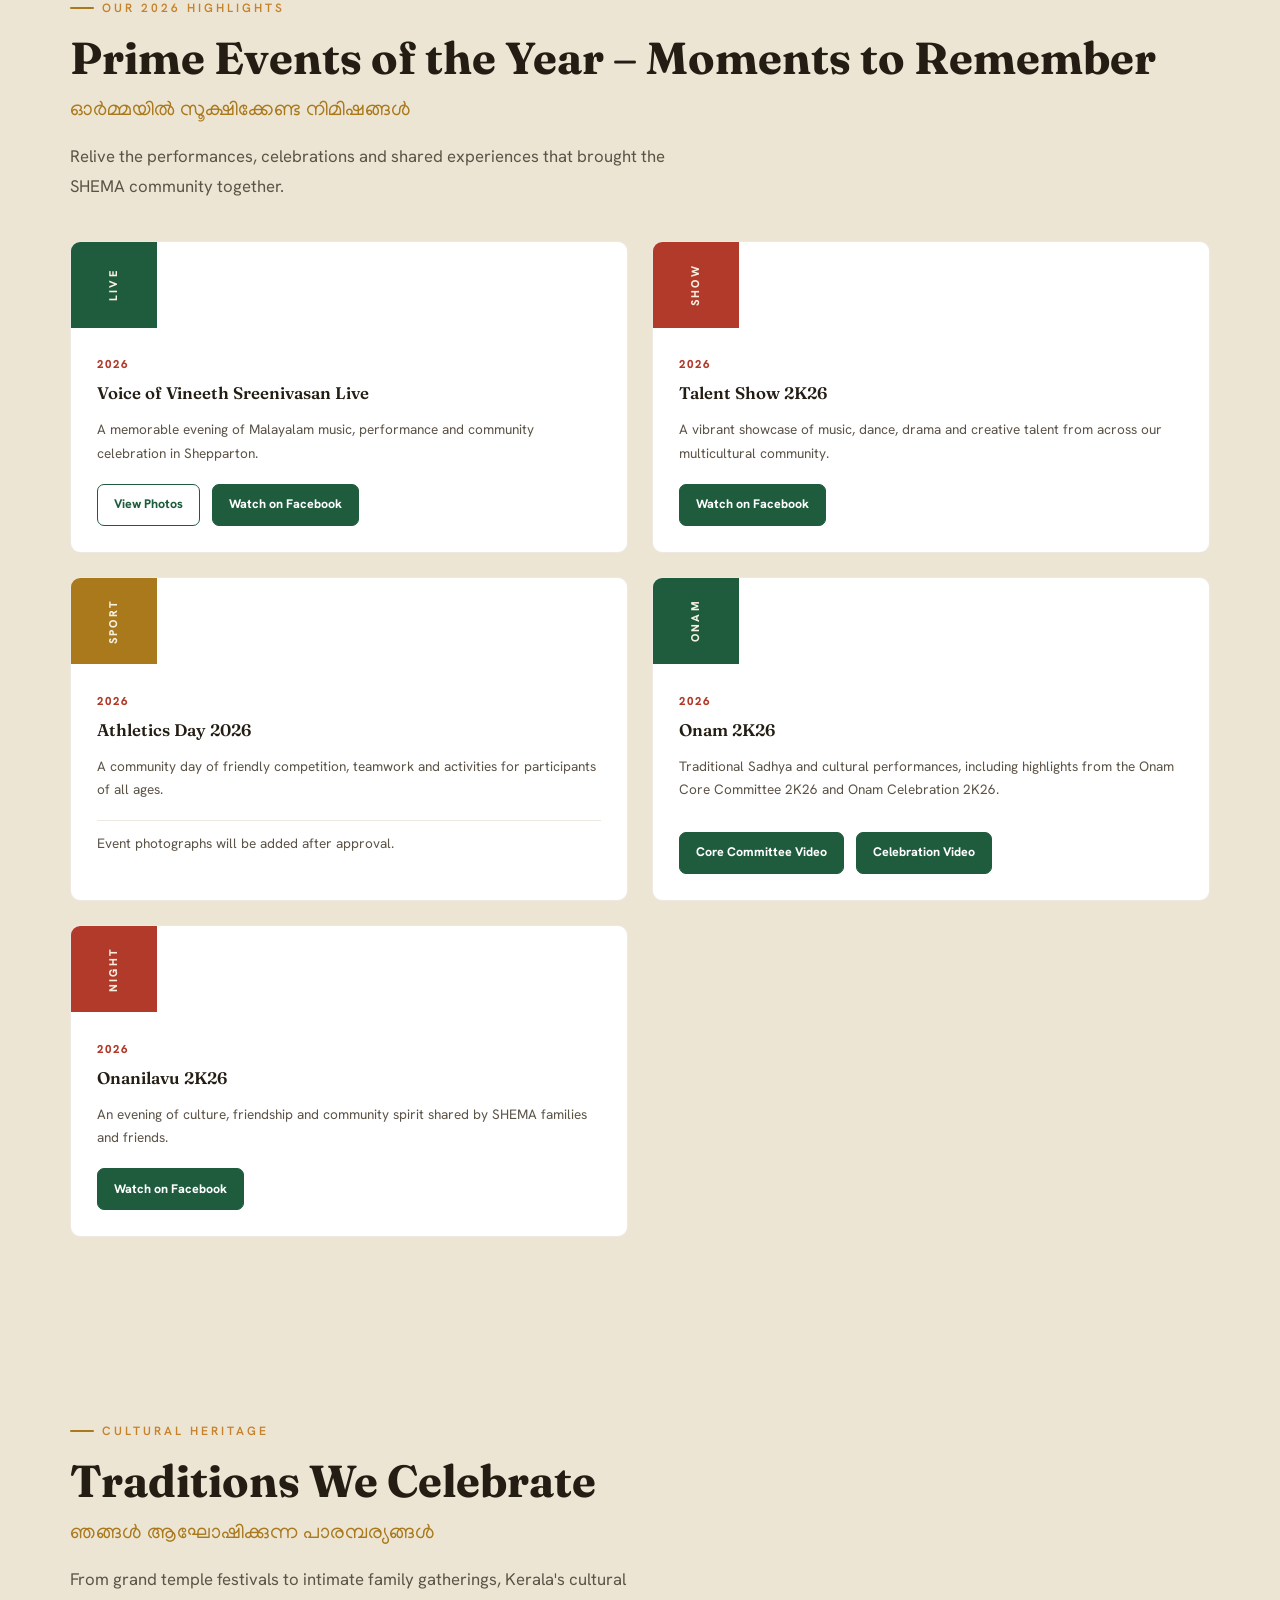
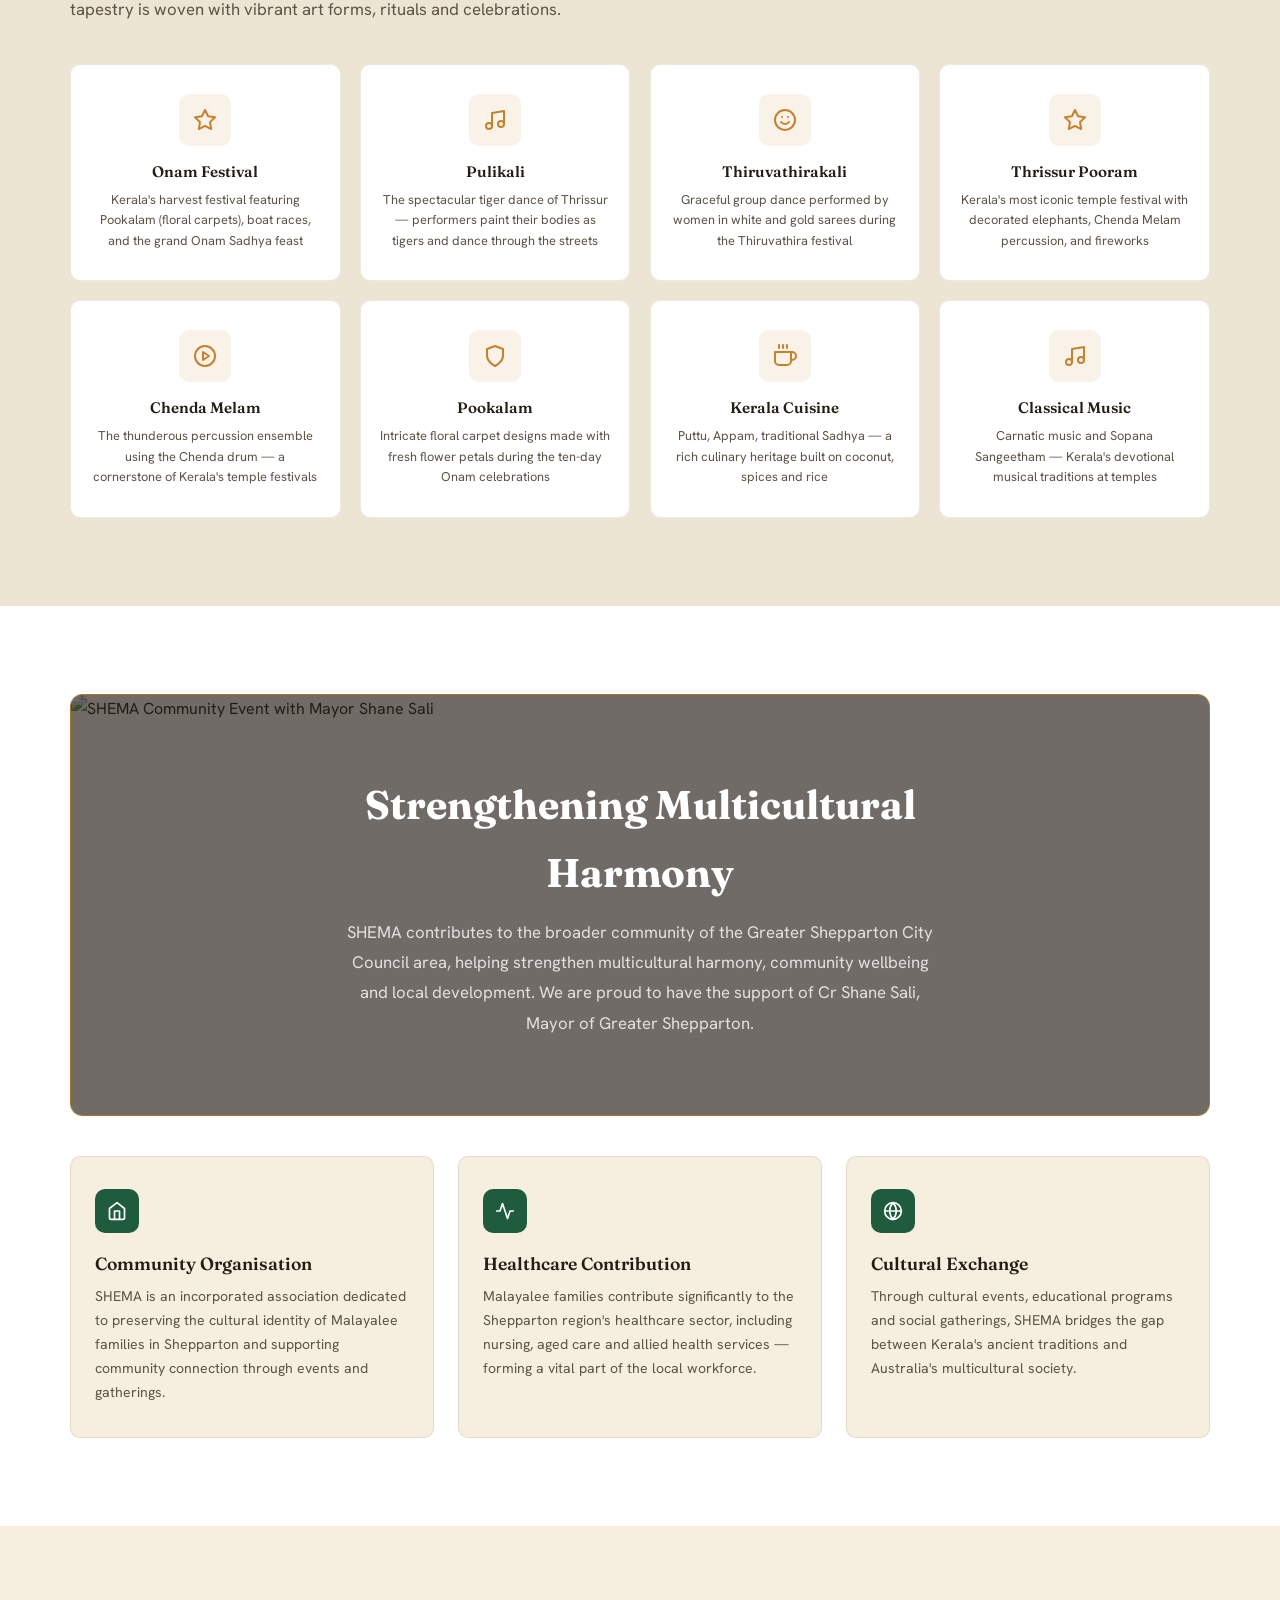
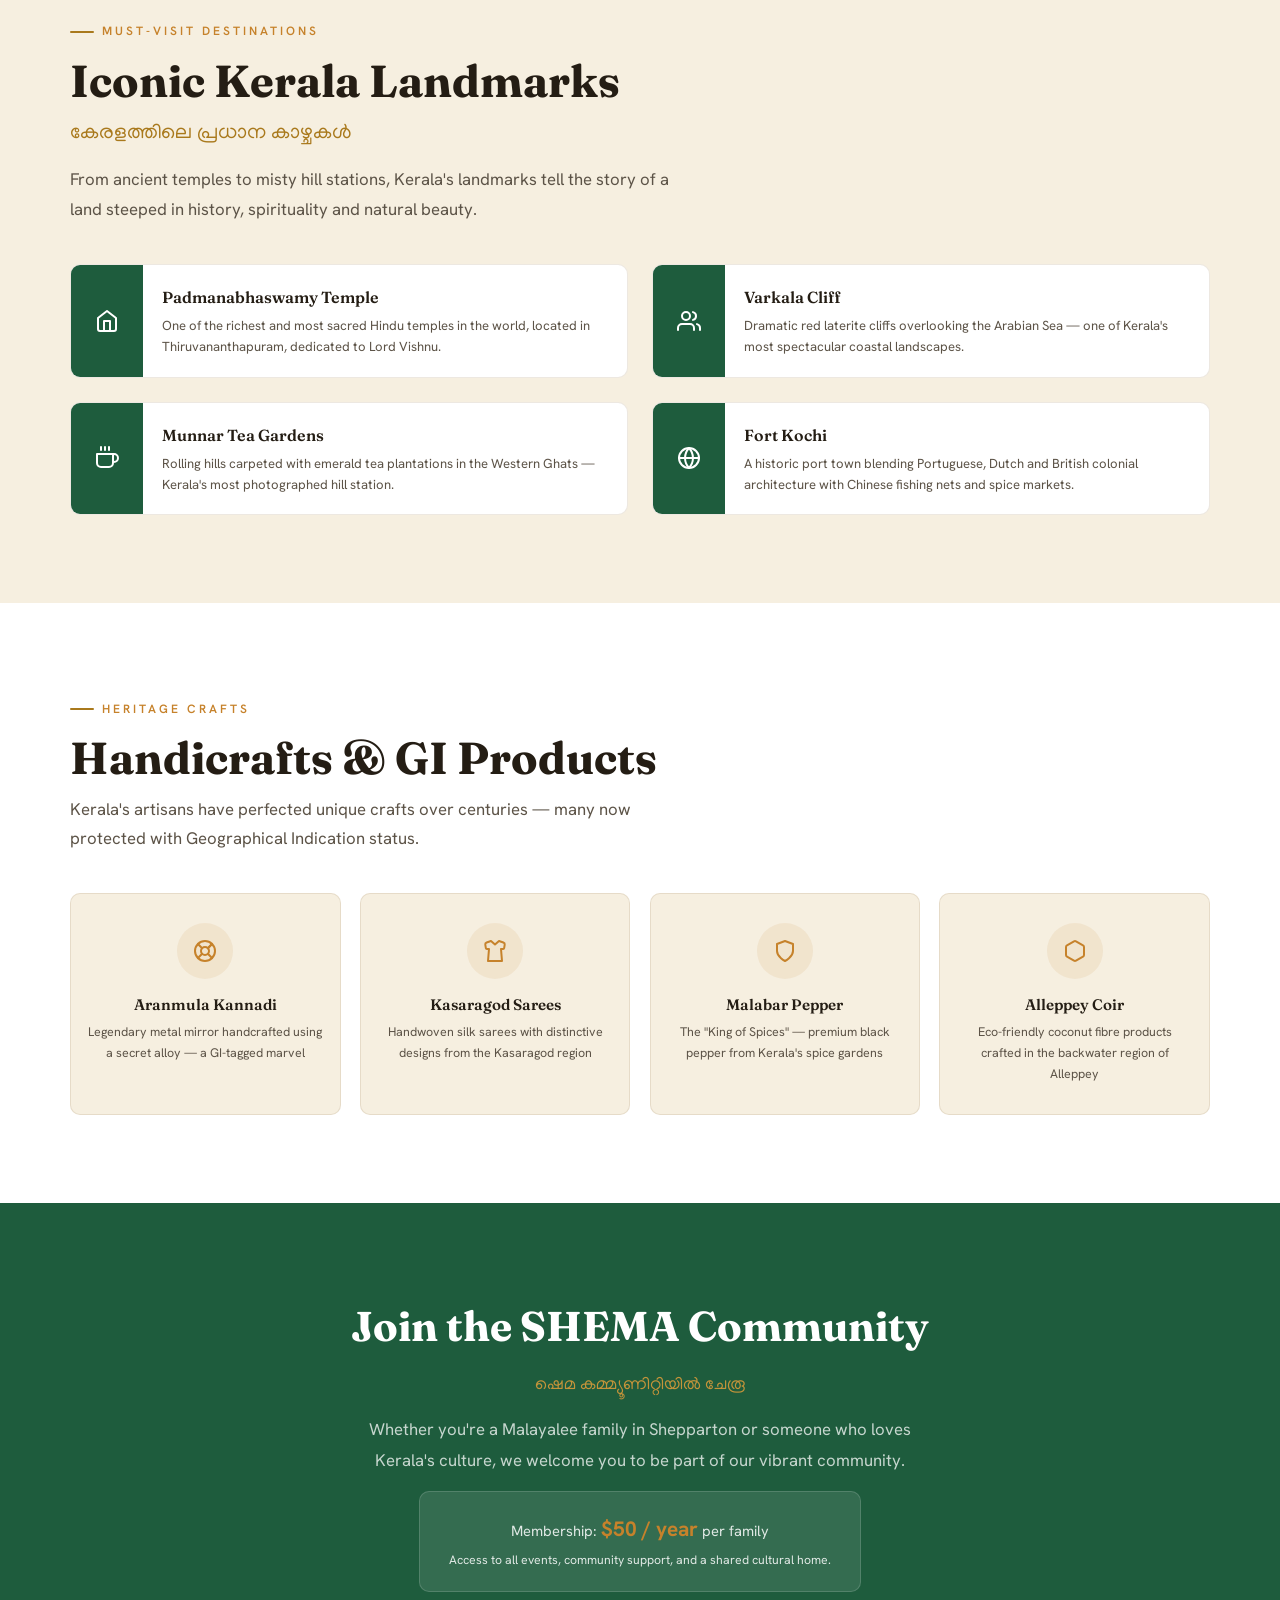
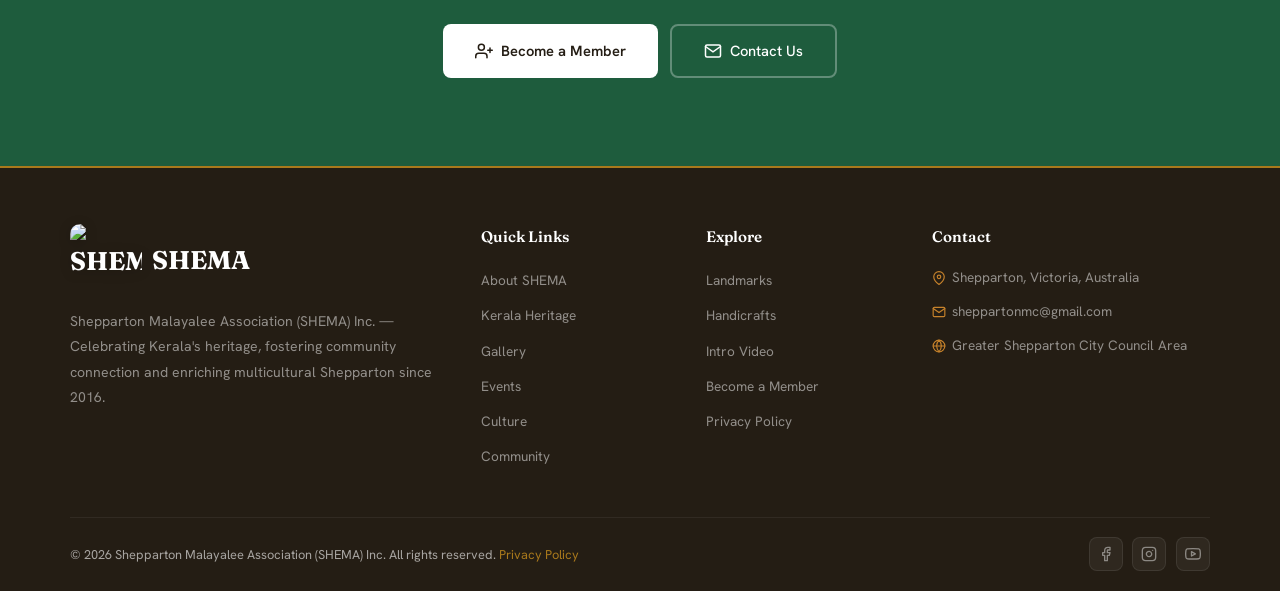
==== commit b3df8a37: "[verified] fix: align hero preload with responsive image Use the hero image candidate set for preloa" ====
--- a/index.html
+++ b/index.html
@@ -32,7 +32,14 @@
   <link href="https://fonts.googleapis.com/css2?family=Fraunces:ital,opsz,wght@0,9..144,400;0,9..144,600;0,9..144,700;1,9..144,400&family=Hanken+Grotesk:wght@300;400;500;600&family=Manjari:wght@400;700&display=swap" rel="stylesheet" />
 
   <!-- Hero preload -->
-  <link rel="preload" as="image" href="/.netlify/images?url=/images/kerala-backwaters.png&w=1600&fm=webp" fetchpriority="high" />
+  <link rel="preload" as="image"
+        href="/.netlify/images?url=/images/kerala-backwaters.png&w=1600&fm=webp"
+        imagesrcset="/.netlify/images?url=/images/kerala-backwaters.png&w=800&fm=webp 800w,
+                     /.netlify/images?url=/images/kerala-backwaters.png&w=1200&fm=webp 1200w,
+                     /.netlify/images?url=/images/kerala-backwaters.png&w=1600&fm=webp 1600w,
+                     /.netlify/images?url=/images/kerala-backwaters.png&w=2400&fm=webp 2400w"
+        imagesizes="100vw"
+        fetchpriority="high" />
 
   <link rel="stylesheet" href="styles.css" />
   <link rel="icon" href="images/shema-logo.png" type="image/png" />
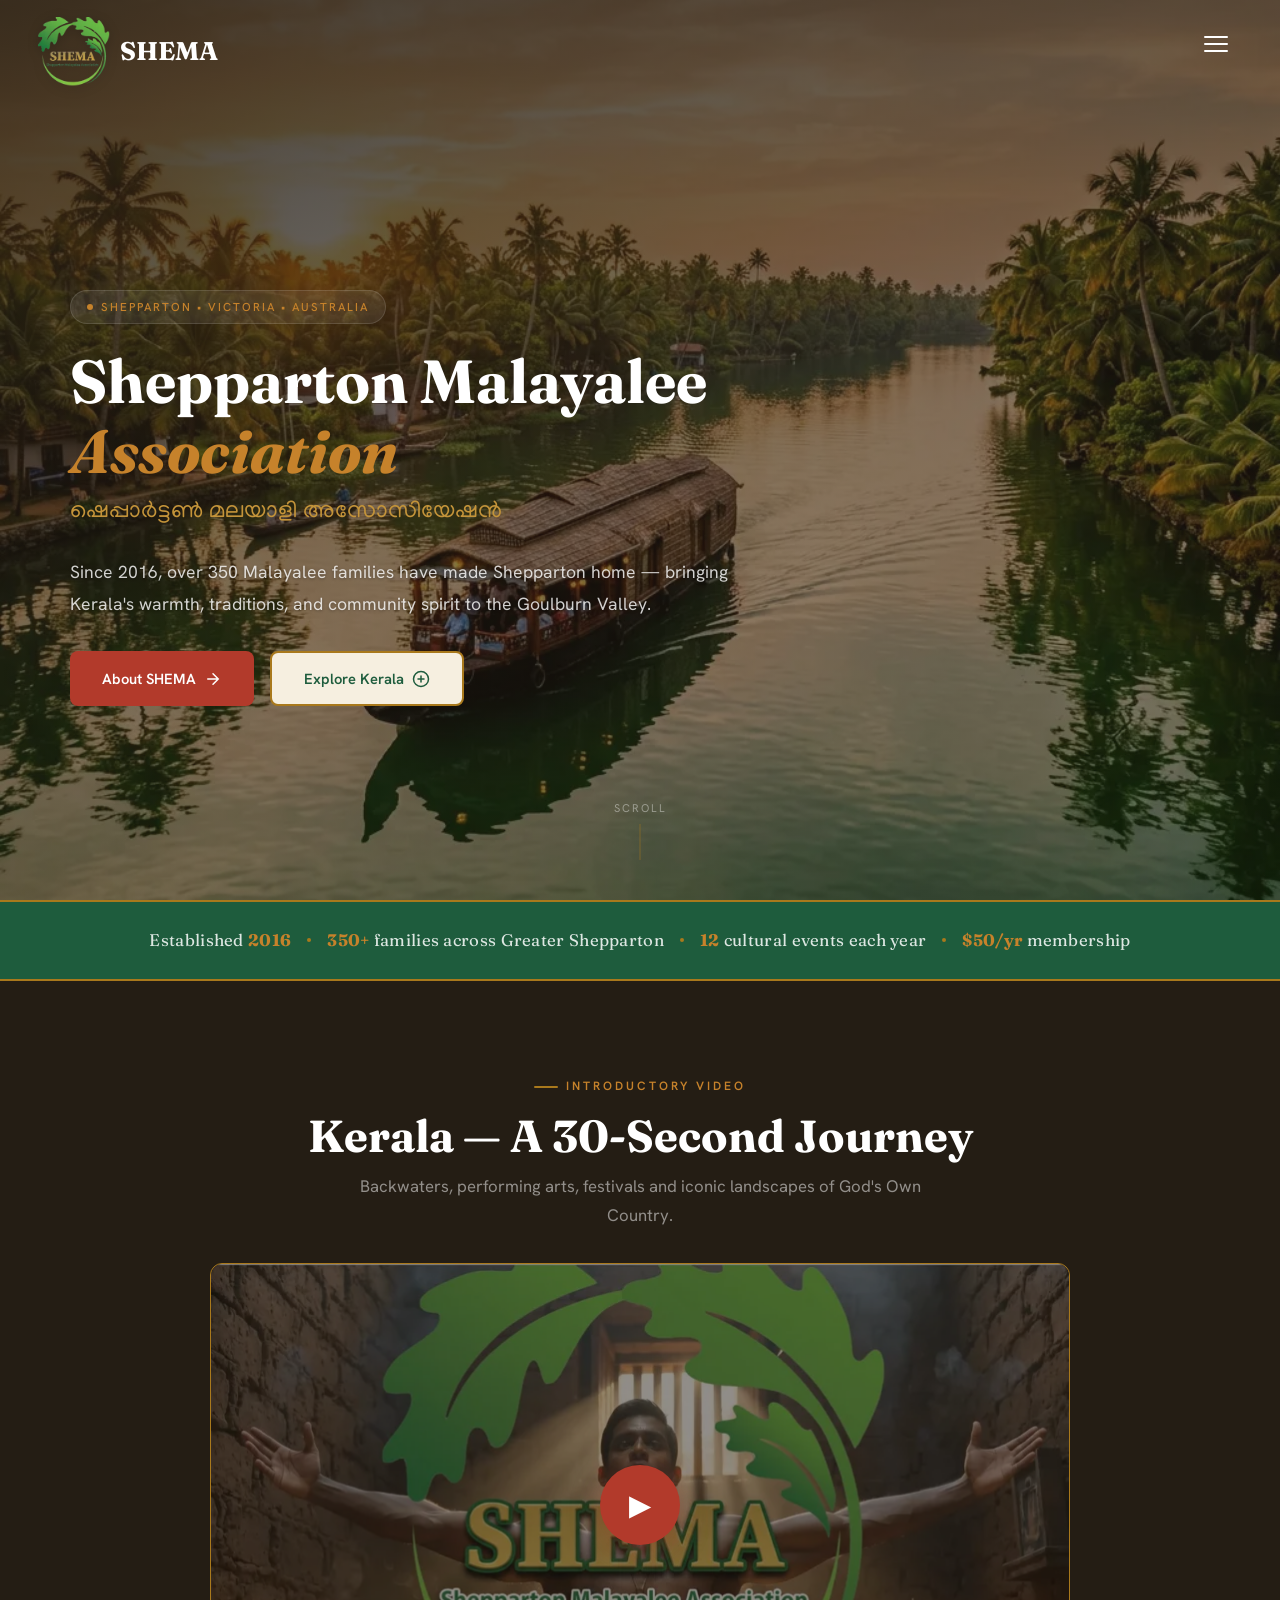
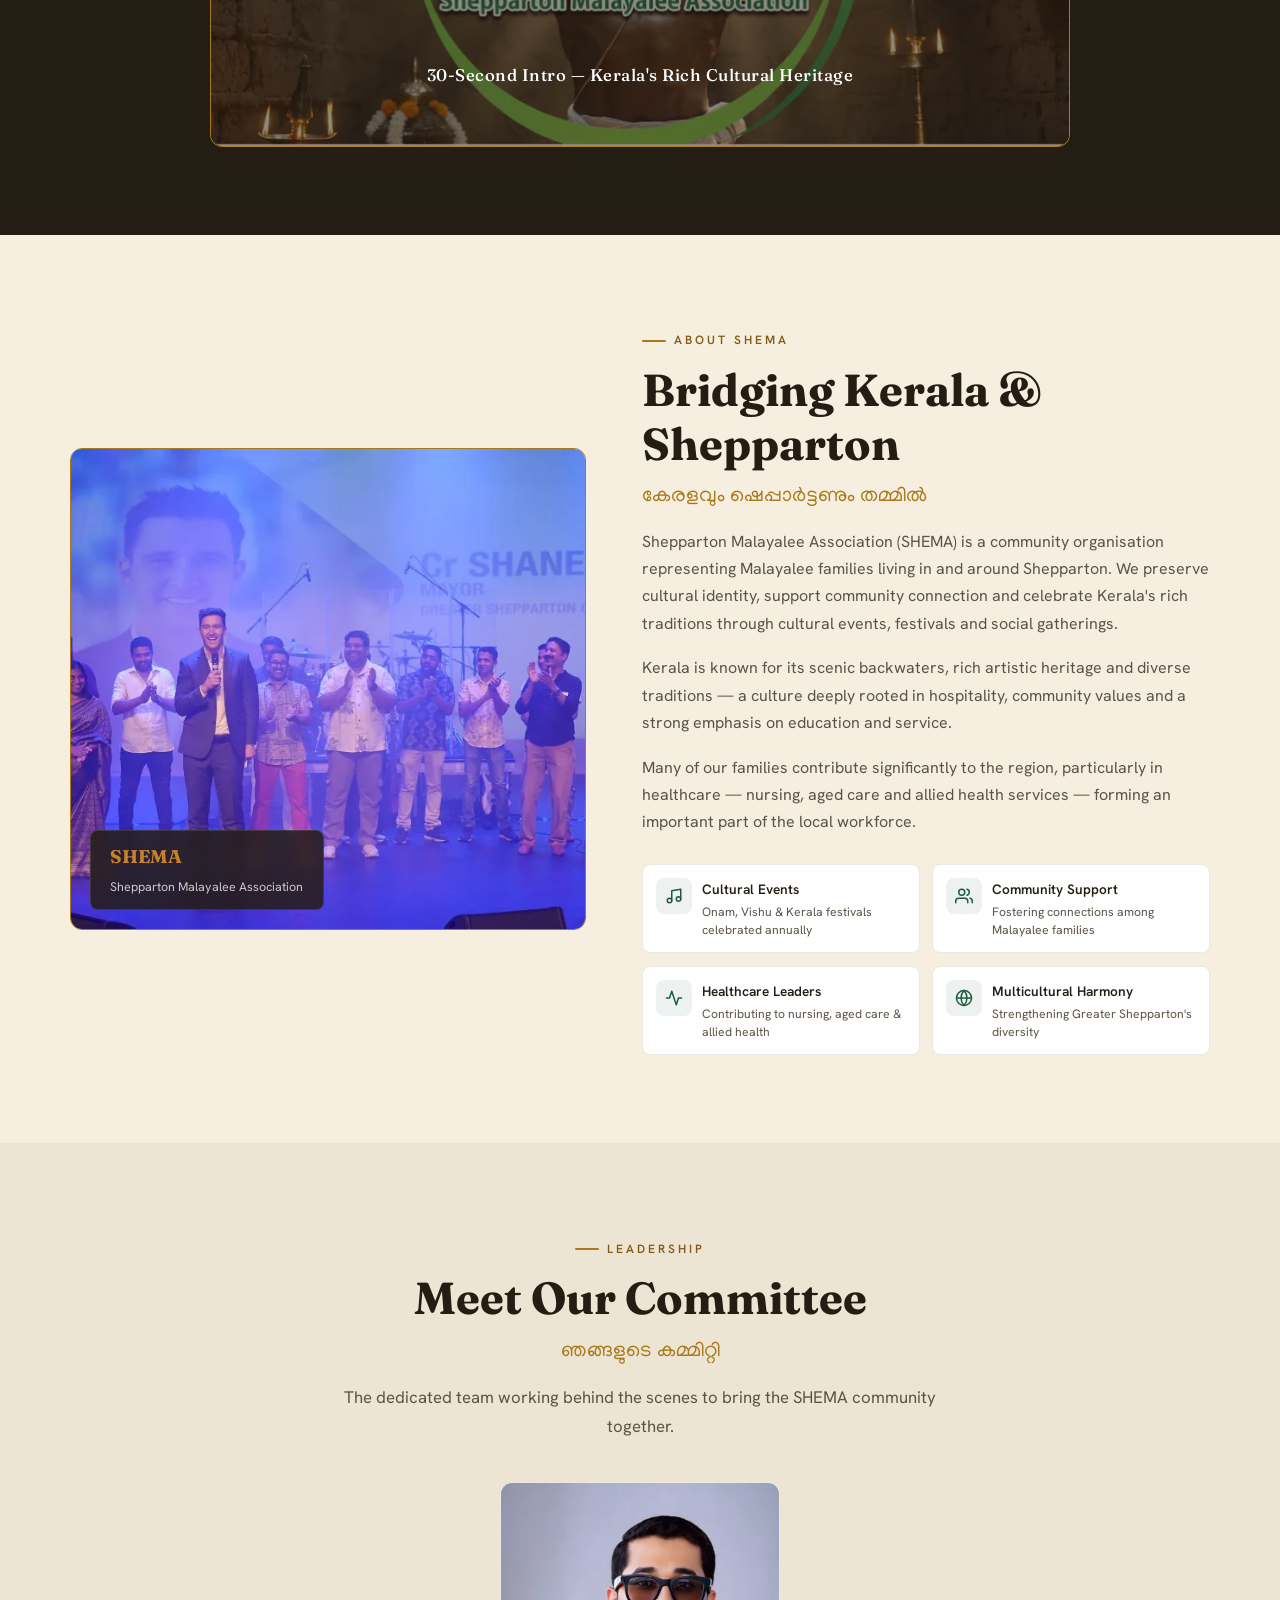
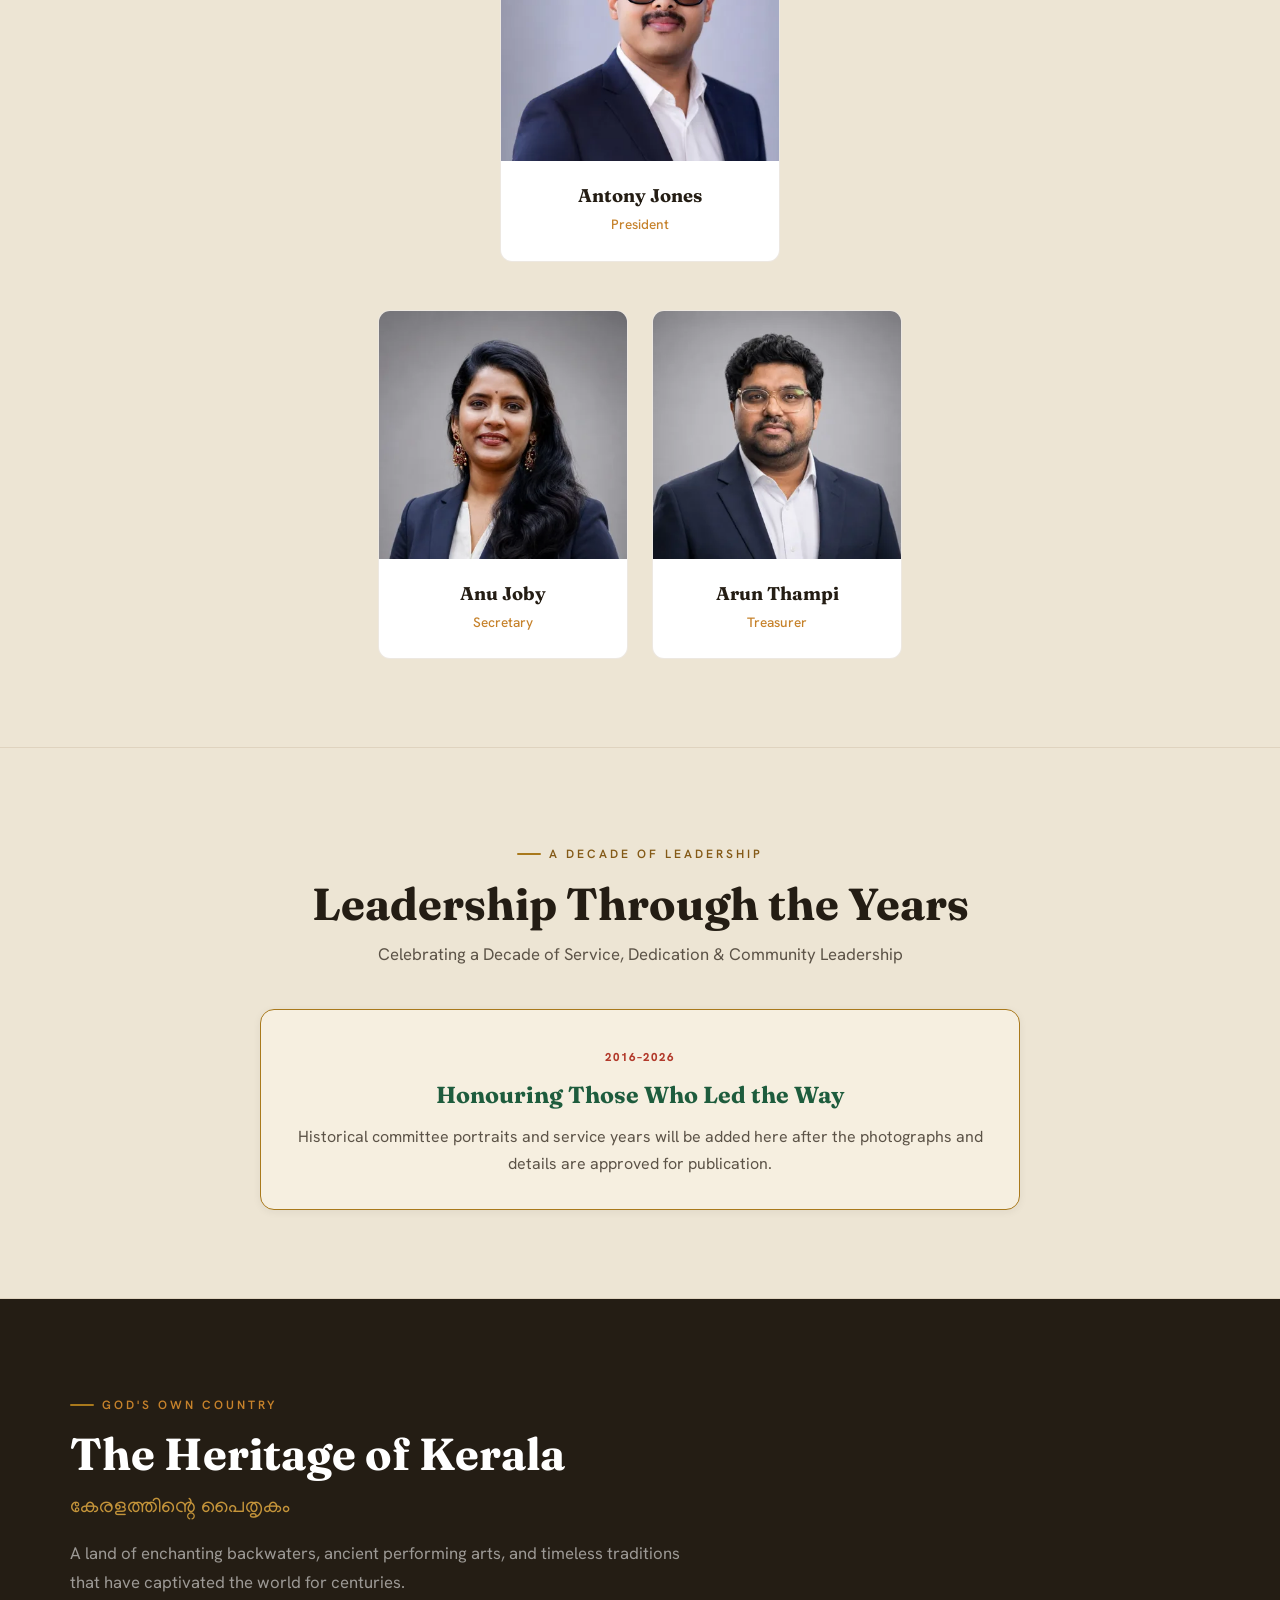
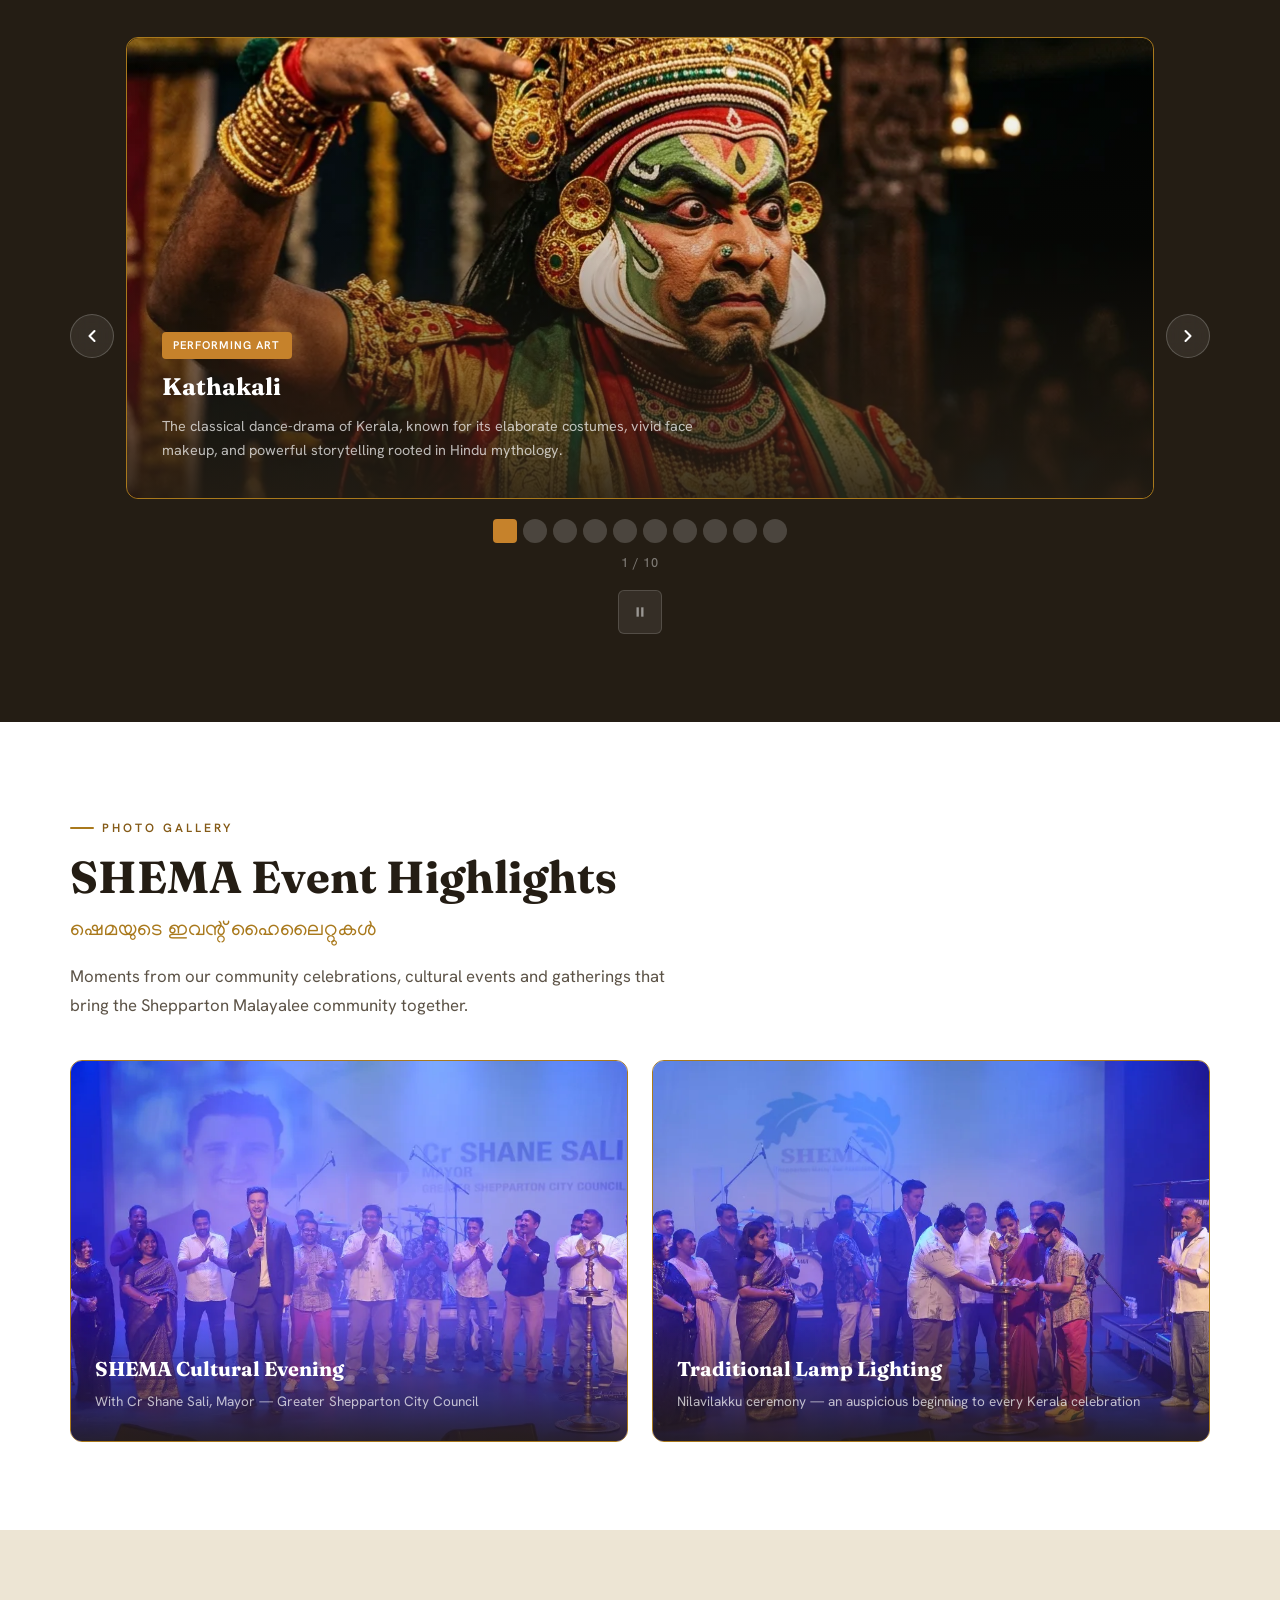
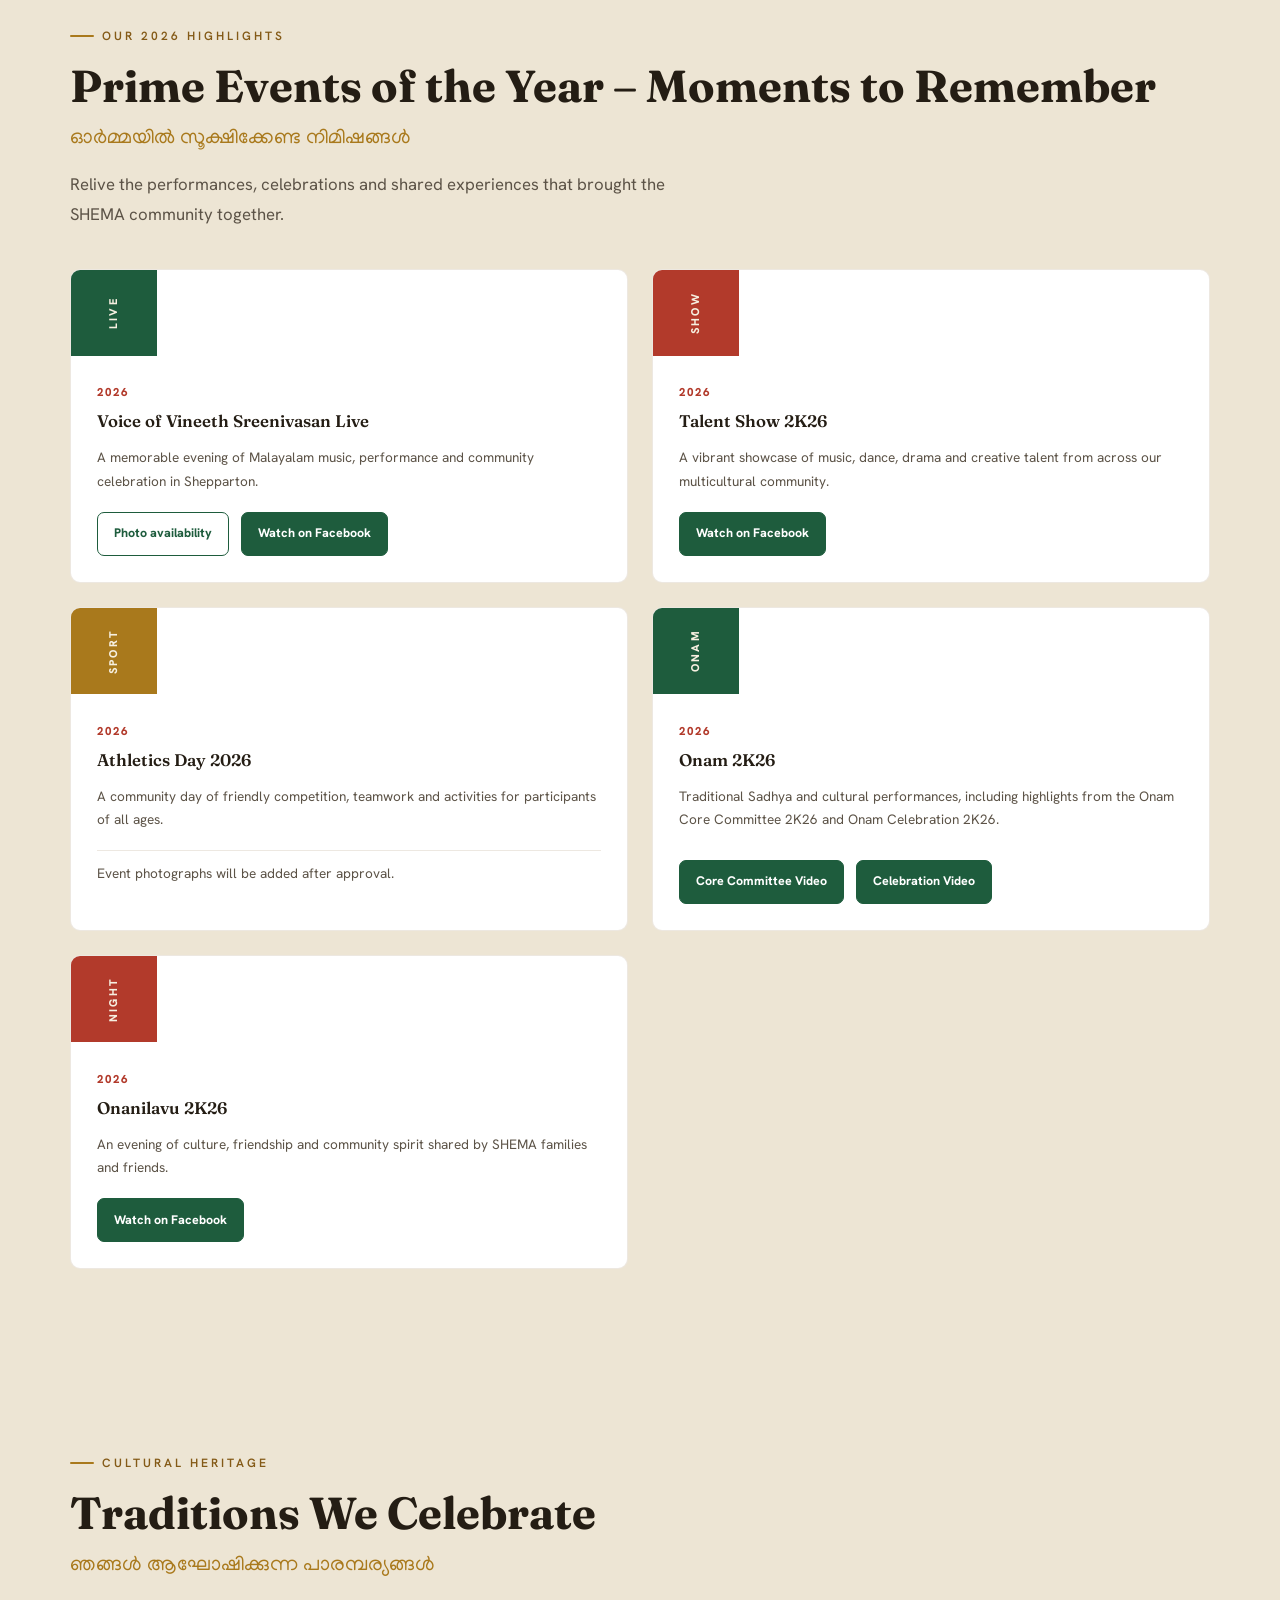
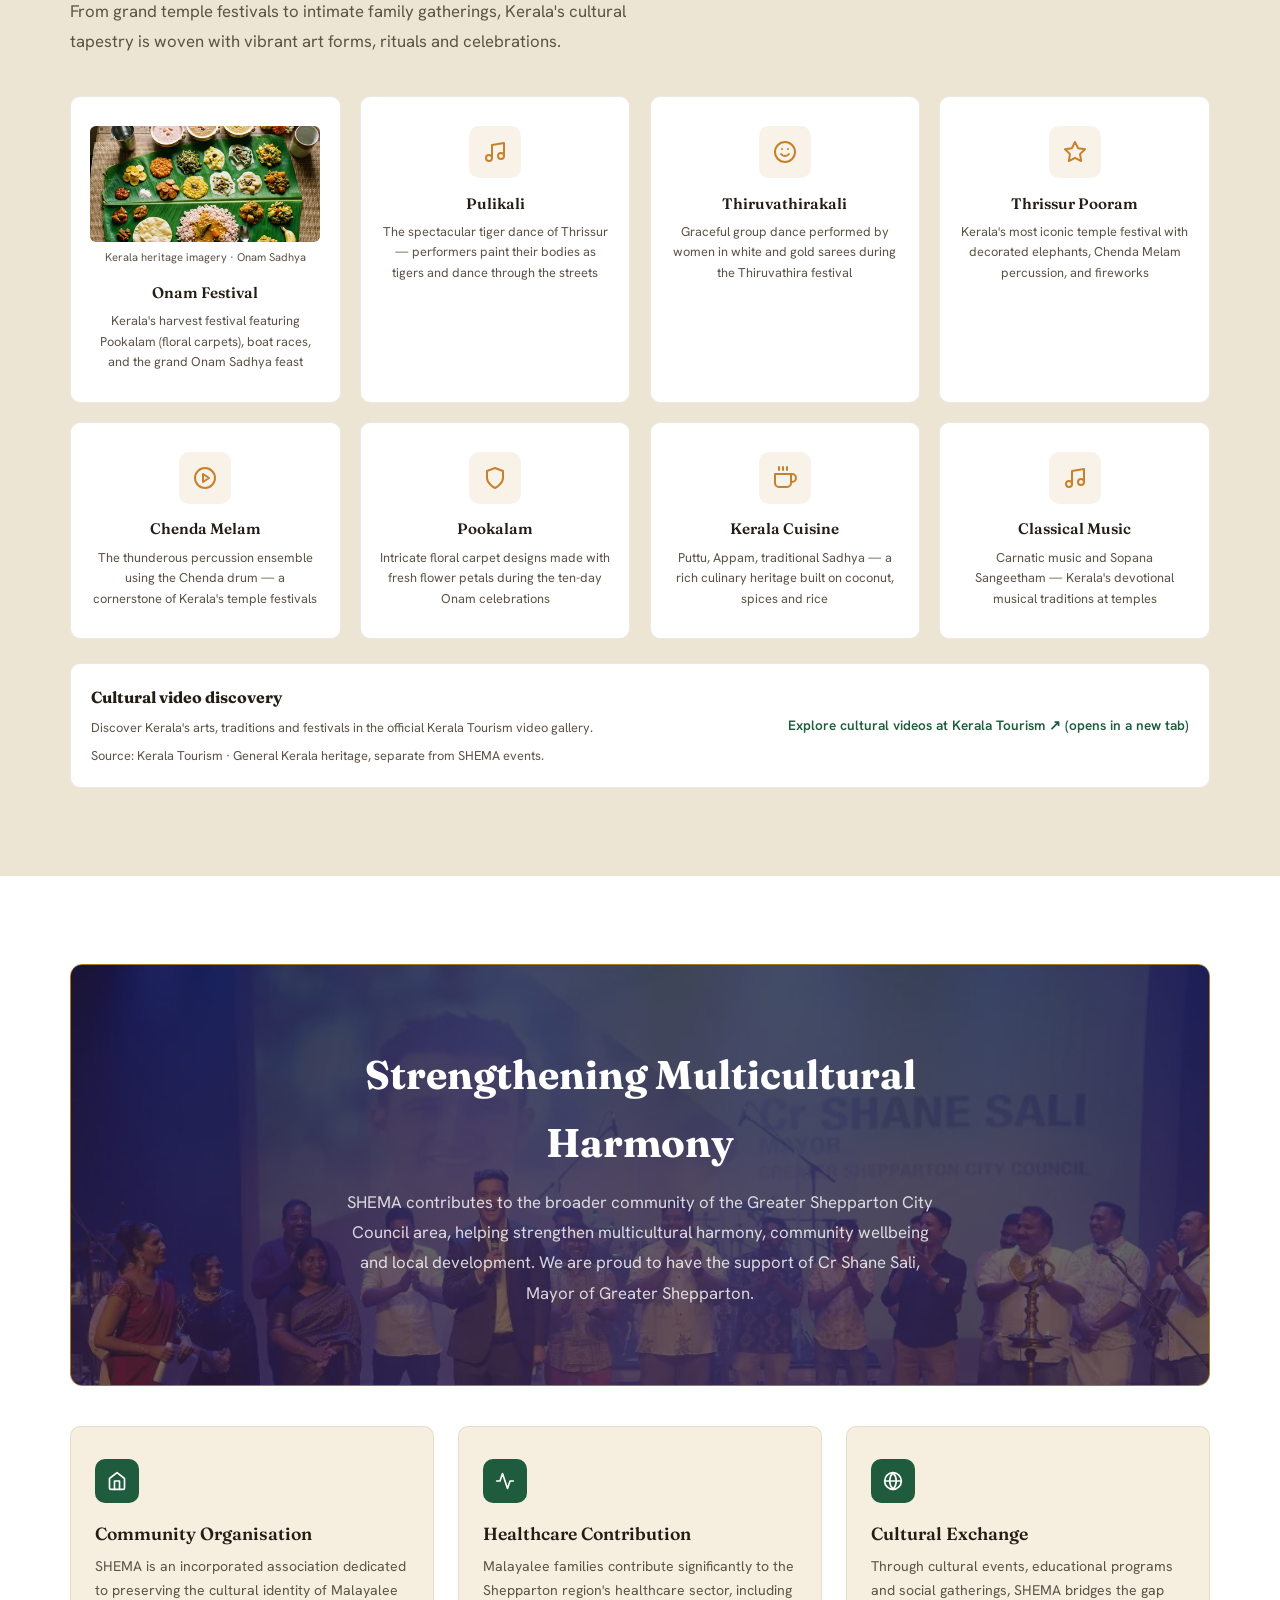
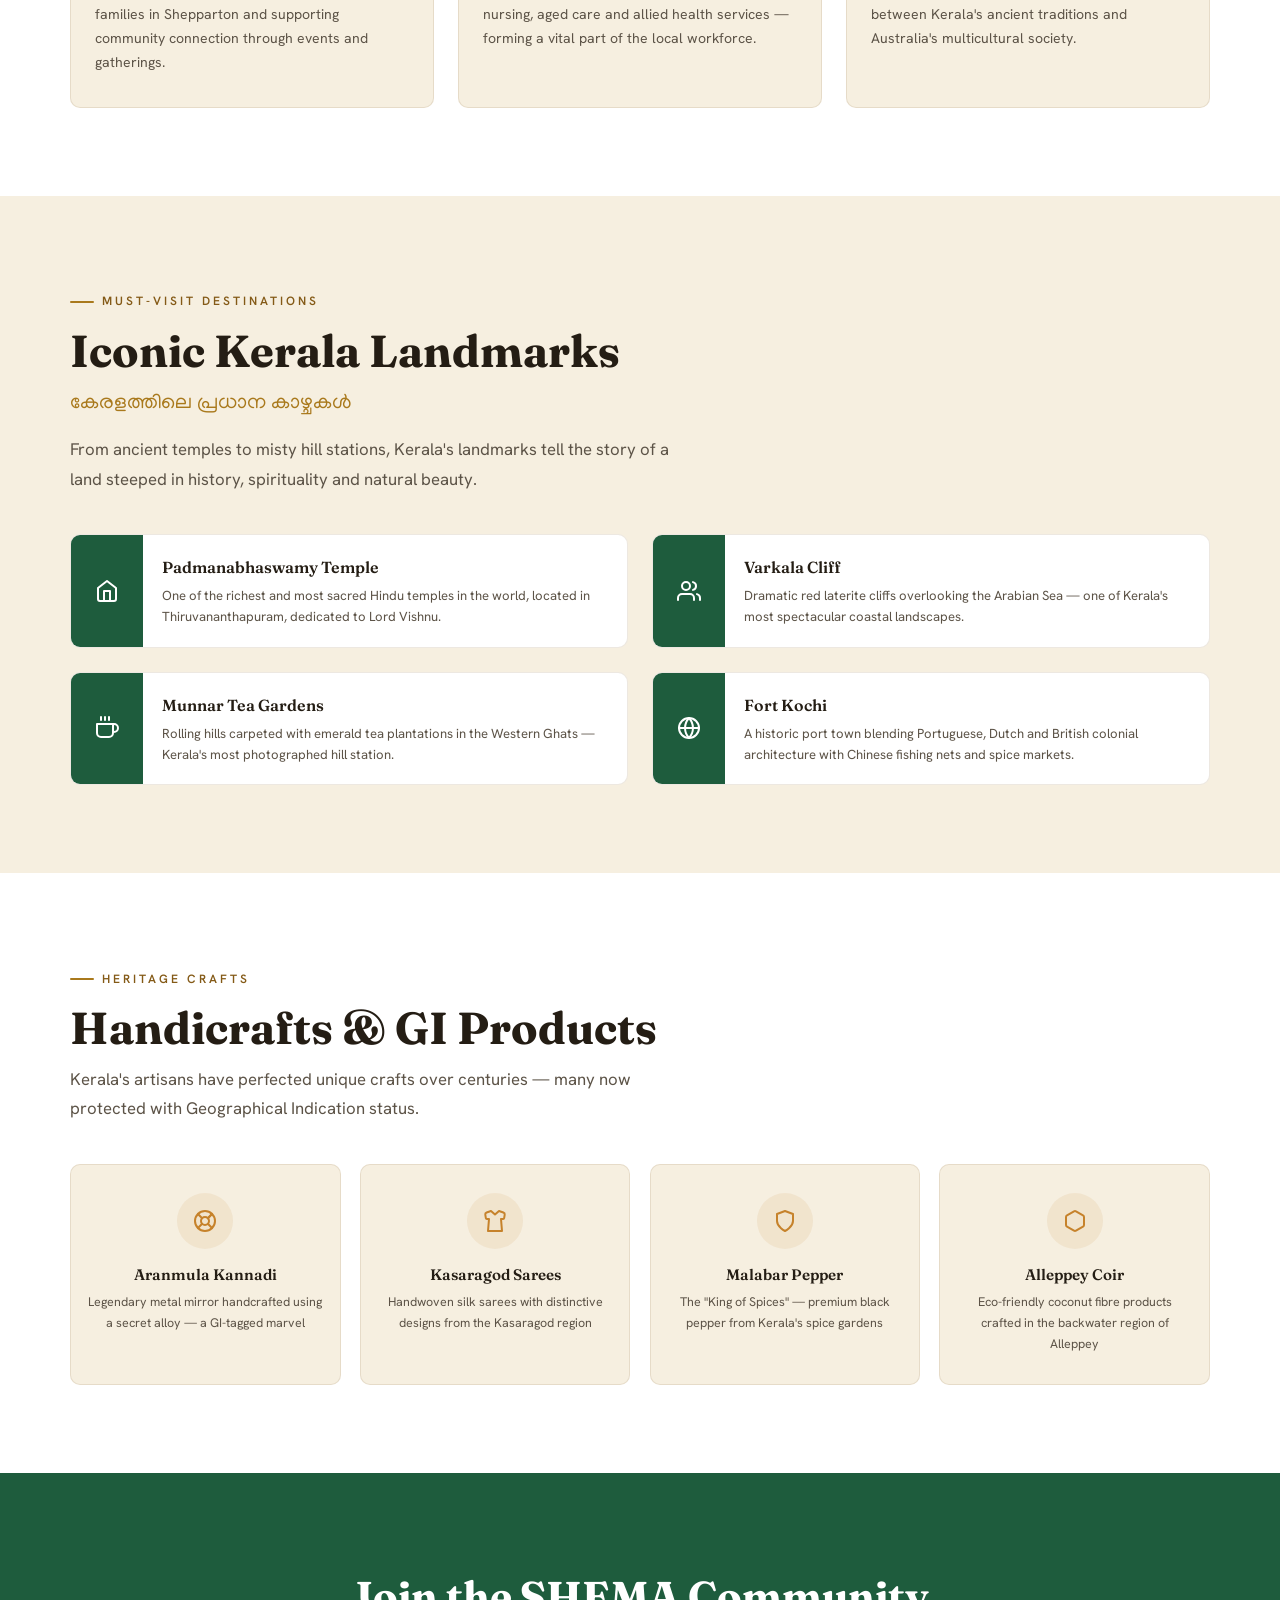
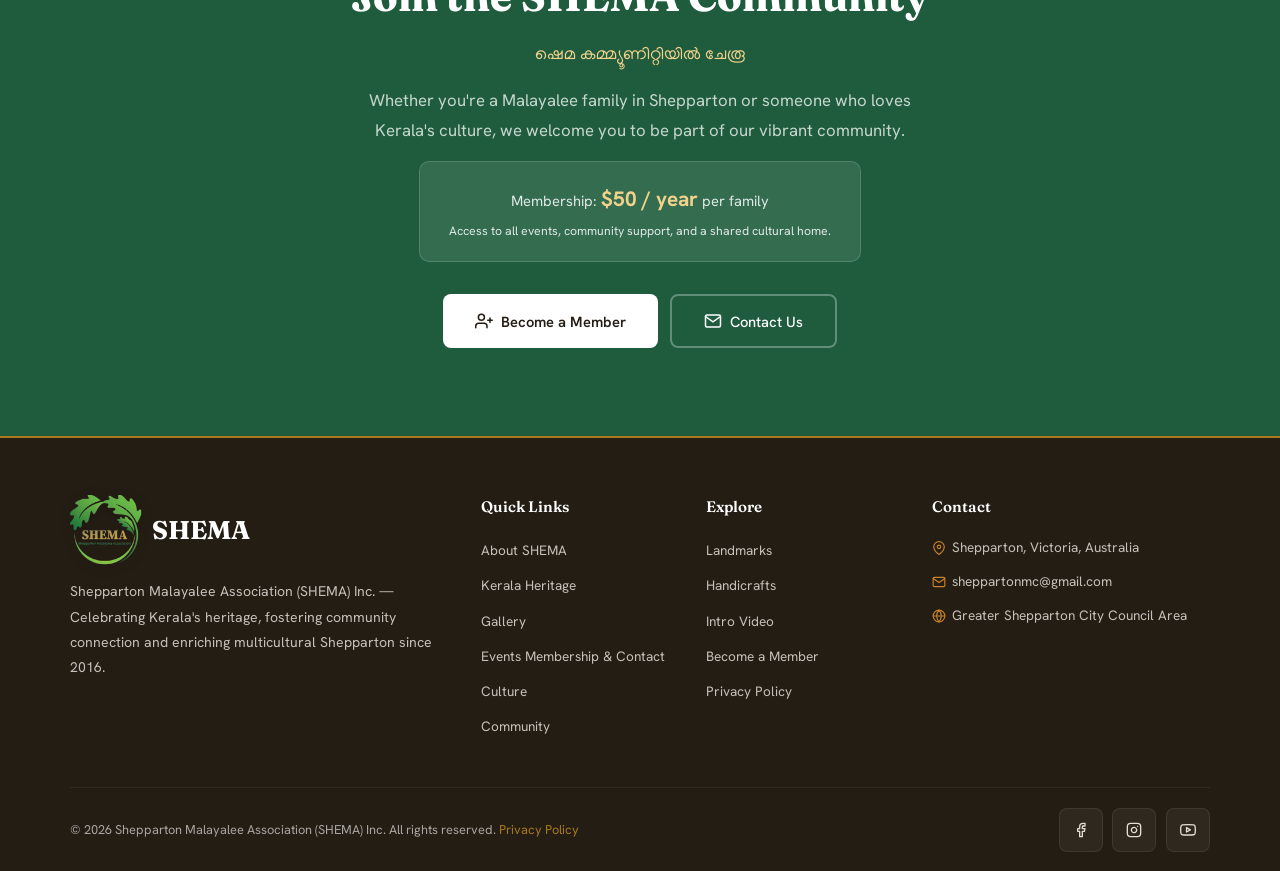
==== commit aeeb6131: "Improve community navigation accessibility and cultural media" ====
--- a/index.html
+++ b/index.html
@@ -15,13 +15,13 @@
   <meta property="og:url" content="https://shema.com.au/" />
   <meta property="og:site_name" content="Shepparton Malayalee Association" />
   <meta property="og:locale" content="en_AU" />
-  <meta property="og:image" content="https://shema.com.au/.netlify/images?url=/images/event-mayor.jpg&w=1200&fm=webp" />
+  <meta property="og:image" content="https://shema.com.auimages/optimized/event-mayor-1024.webp" />
 
   <!-- Twitter Card -->
   <meta name="twitter:card" content="summary_large_image" />
   <meta name="twitter:title" content="SHEMA — Shepparton Malayalee Association" />
   <meta name="twitter:description" content="Celebrating Kerala's cultural heritage in Shepparton, Victoria." />
-  <meta name="twitter:image" content="https://shema.com.au/.netlify/images?url=/images/event-mayor.jpg&w=1200&fm=webp" />
+  <meta name="twitter:image" content="https://shema.com.auimages/optimized/event-mayor-1024.webp" />
 
   <!-- Canonical -->
   <link rel="canonical" href="https://shema.com.au/" />
@@ -33,11 +33,8 @@
 
   <!-- Hero preload -->
   <link rel="preload" as="image"
-        href="/.netlify/images?url=/images/kerala-backwaters.png&w=1600&fm=webp"
-        imagesrcset="/.netlify/images?url=/images/kerala-backwaters.png&w=800&fm=webp 800w,
-                     /.netlify/images?url=/images/kerala-backwaters.png&w=1200&fm=webp 1200w,
-                     /.netlify/images?url=/images/kerala-backwaters.png&w=1600&fm=webp 1600w,
-                     /.netlify/images?url=/images/kerala-backwaters.png&w=2400&fm=webp 2400w"
+        href="images/optimized/kerala-backwaters-1024.webp"
+        imagesrcset="images/optimized/kerala-backwaters-800.webp 800w, images/optimized/kerala-backwaters-1024.webp 1024w"
         imagesizes="100vw"
         fetchpriority="high" />
 
@@ -74,9 +71,9 @@
   <header>
     <nav class="navbar" id="navbar">
       <div class="container">
-        <a href="#" class="nav-logo">
-          <img src="/.netlify/images?url=/images/shema-logo.png&w=184&fm=webp" 
-               srcset="/.netlify/images?url=/images/shema-logo.png&w=184&fm=webp 1x, /.netlify/images?url=/images/shema-logo.png&w=368&fm=webp 2x" 
+        <a href="#hero" class="nav-logo">
+          <img src="images/optimized/shema-logo-184.webp"
+               srcset="images/optimized/shema-logo-184.webp 1x, images/optimized/shema-logo-368.webp 2x"
                alt="SHEMA Logo" class="logo-img" width="72" height="72" />
           SHEMA
         </a>
@@ -86,6 +83,7 @@
           <a href="#kerala">Kerala</a>
           <a href="#highlights">Gallery</a>
           <a href="#events">Events</a>
+          <a href="#contact">Membership &amp; Contact</a>
           <a href="#culture">Culture</a>
           <a href="#community">Community</a>
           <a href="#landmarks">Landmarks</a>
@@ -99,7 +97,7 @@
             </a>
           </div>
         </div>
-        <button class="nav-toggle" id="navToggle" aria-label="Toggle navigation" aria-expanded="false">
+        <button class="nav-toggle" id="navToggle" aria-controls="navLinks" aria-label="Toggle navigation" aria-expanded="false">
           <span></span><span></span><span></span>
         </button>
       </div>
@@ -107,16 +105,13 @@
   </header>
 
   <!-- ========== Main Content ========== -->
-  <main id="main">
+  <main id="main" tabindex="-1">
 
     <!-- ========== Hero Section ========== -->
     <section class="hero" id="hero">
       <div class="hero-bg">
-        <img src="/.netlify/images?url=/images/kerala-backwaters.png&w=1600&fm=webp"
-             srcset="/.netlify/images?url=/images/kerala-backwaters.png&w=800&fm=webp 800w,
-                     /.netlify/images?url=/images/kerala-backwaters.png&w=1200&fm=webp 1200w,
-                     /.netlify/images?url=/images/kerala-backwaters.png&w=1600&fm=webp 1600w,
-                     /.netlify/images?url=/images/kerala-backwaters.png&w=2400&fm=webp 2400w"
+        <img src="images/optimized/kerala-backwaters-1024.webp"
+             srcset="images/optimized/kerala-backwaters-800.webp 800w, images/optimized/kerala-backwaters-1024.webp 1024w"
              sizes="100vw"
              alt="Kerala Backwaters — lush green waterways"
              width="1200" height="800"
@@ -184,7 +179,7 @@
         <div class="video-wrapper reveal">
           <video id="keralaVideo"
                  src="videos/0601.mp4"
-                 poster="/.netlify/images?url=/images/0601-cover.jpg&w=860&fm=webp"
+                 poster="images/optimized/0601-cover-860.webp"
                  preload="none"
                  playsinline
                  style="width: 100%; height: 100%; object-fit: cover; border-radius: 12px;">
@@ -204,9 +199,8 @@
       <div class="container">
         <div class="about-grid">
           <div class="about-image-wrap reveal">
-            <img src="/.netlify/images?url=/images/event-mayor.jpg&w=600&fm=webp"
-                 srcset="/.netlify/images?url=/images/event-mayor.jpg&w=600&fm=webp 600w,
-                         /.netlify/images?url=/images/event-mayor.jpg&w=1200&fm=webp 1200w"
+            <img src="images/optimized/event-mayor-600.webp"
+                 srcset="images/optimized/event-mayor-600.webp 600w, images/optimized/event-mayor-1024.webp 1024w"
                  sizes="(max-width: 1024px) 100vw, 50vw"
                  alt="SHEMA Cultural Event with Mayor Cr Shane Sali"
                  width="600" height="480" loading="lazy" />
@@ -292,8 +286,8 @@
         <div class="committee-grid reveal" id="committeeGrid">
           <div class="committee-card president-card" data-id="default_committee_1">
             <div class="committee-img-wrap">
-              <img src="/.netlify/images?url=/images/committee-antony.jpg&w=400&fm=webp" 
-                   srcset="/.netlify/images?url=/images/committee-antony.jpg&w=400&fm=webp 400w, /.netlify/images?url=/images/committee-antony.jpg&w=800&fm=webp 800w"
+              <img src="images/optimized/committee-antony-400.webp"
+                   srcset="images/optimized/committee-antony-400.webp 400w, images/optimized/committee-antony-800.webp 800w"
                    sizes="(max-width: 768px) 100vw, 300px"
                    alt="Antony Jones - President" width="400" height="400" loading="lazy" />
             </div>
@@ -304,8 +298,8 @@
 
           <div class="committee-card" data-id="default_committee_4">
             <div class="committee-img-wrap">
-              <img src="/.netlify/images?url=/images/committee-anu.png&w=400&fm=webp" 
-                   srcset="/.netlify/images?url=/images/committee-anu.png&w=400&fm=webp 400w, /.netlify/images?url=/images/committee-anu.png&w=800&fm=webp 800w"
+              <img src="images/optimized/committee-anu-400.webp"
+                   srcset="images/optimized/committee-anu-400.webp 400w, images/optimized/committee-anu-800.webp 800w"
                    sizes="(max-width: 768px) 100vw, 300px"
                    alt="Anu Joby - Secretary" width="400" height="400" loading="lazy" />
             </div>
@@ -314,8 +308,8 @@
           </div>
           <div class="committee-card" data-id="default_committee_5">
             <div class="committee-img-wrap">
-              <img src="/.netlify/images?url=/images/committee-arun.png&w=400&fm=webp" 
-                   srcset="/.netlify/images?url=/images/committee-arun.png&w=400&fm=webp 400w, /.netlify/images?url=/images/committee-arun.png&w=800&fm=webp 800w"
+              <img src="images/optimized/committee-arun-400.webp"
+                   srcset="images/optimized/committee-arun-400.webp 400w, images/optimized/committee-arun-800.webp 800w"
                    sizes="(max-width: 768px) 100vw, 300px"
                    alt="Arun Thampi - Treasurer" width="400" height="400" loading="lazy" />
             </div>
@@ -363,10 +357,8 @@
           <div class="carousel-viewport" id="carouselViewport">
             <div class="carousel-track" id="carouselTrack">
               <div class="kerala-card" data-id="default_feature_1">
-                <img src="/.netlify/images?url=/images/kathakali.png&w=1140&fm=webp"
-                     srcset="/.netlify/images?url=/images/kathakali.png&w=800&fm=webp 800w,
-                             /.netlify/images?url=/images/kathakali.png&w=1140&fm=webp 1140w,
-                             /.netlify/images?url=/images/kathakali.png&w=2280&fm=webp 2280w"
+                <img src="images/optimized/kathakali-1024.webp"
+                     srcset="images/optimized/kathakali-800.webp 800w, images/optimized/kathakali-1024.webp 1024w"
                      sizes="(max-width: 1140px) 100vw, 1140px"
                      alt="Kathakali — Classical Dance-Drama of Kerala" width="1140" height="460" loading="lazy" />
                 <div class="kerala-card-overlay">
@@ -376,10 +368,8 @@
                 </div>
               </div>
               <div class="kerala-card" data-id="default_feature_2">
-                <img src="/.netlify/images?url=/images/theyyam.png&w=1140&fm=webp"
-                     srcset="/.netlify/images?url=/images/theyyam.png&w=800&fm=webp 800w,
-                             /.netlify/images?url=/images/theyyam.png&w=1140&fm=webp 1140w,
-                             /.netlify/images?url=/images/theyyam.png&w=2280&fm=webp 2280w"
+                <img src="images/optimized/theyyam-1024.webp"
+                     srcset="images/optimized/theyyam-800.webp 800w, images/optimized/theyyam-1024.webp 1024w"
                      sizes="(max-width: 1140px) 100vw, 1140px"
                      alt="Theyyam — Ancient Ritual Art of North Malabar" width="1140" height="460" loading="lazy" />
                 <div class="kerala-card-overlay">
@@ -389,10 +379,8 @@
                 </div>
               </div>
               <div class="kerala-card" data-id="default_feature_3">
-                <img src="/.netlify/images?url=/images/boat-race.png&w=1140&fm=webp"
-                     srcset="/.netlify/images?url=/images/boat-race.png&w=800&fm=webp 800w,
-                             /.netlify/images?url=/images/boat-race.png&w=1140&fm=webp 1140w,
-                             /.netlify/images?url=/images/boat-race.png&w=2280&fm=webp 2280w"
+                <img src="images/optimized/boat-race-1024.webp"
+                     srcset="images/optimized/boat-race-800.webp 800w, images/optimized/boat-race-1024.webp 1024w"
                      sizes="(max-width: 1140px) 100vw, 1140px"
                      alt="Vallam Kali — Traditional Snake Boat Race" width="1140" height="460" loading="lazy" />
                 <div class="kerala-card-overlay">
@@ -402,10 +390,8 @@
                 </div>
               </div>
               <div class="kerala-card" data-id="default_feature_4">
-                <img src="/.netlify/images?url=/images/kerala-backwaters.png&w=1140&fm=webp"
-                     srcset="/.netlify/images?url=/images/kerala-backwaters.png&w=800&fm=webp 800w,
-                             /.netlify/images?url=/images/kerala-backwaters.png&w=1140&fm=webp 1140w,
-                             /.netlify/images?url=/images/kerala-backwaters.png&w=2280&fm=webp 2280w"
+                <img src="images/optimized/kerala-backwaters-1024.webp"
+                     srcset="images/optimized/kerala-backwaters-800.webp 800w, images/optimized/kerala-backwaters-1024.webp 1024w"
                      sizes="(max-width: 1140px) 100vw, 1140px"
                      alt="Kerala Backwaters and Houseboats" width="1140" height="460" loading="lazy" />
                 <div class="kerala-card-overlay">
@@ -415,10 +401,8 @@
                 </div>
               </div>
               <div class="kerala-card" data-id="default_feature_5">
-                <img src="/.netlify/images?url=/images/munnar.png&w=1140&fm=webp"
-                     srcset="/.netlify/images?url=/images/munnar.png&w=800&fm=webp 800w,
-                             /.netlify/images?url=/images/munnar.png&w=1140&fm=webp 1140w,
-                             /.netlify/images?url=/images/munnar.png&w=2280&fm=webp 2280w"
+                <img src="images/optimized/munnar-1024.webp"
+                     srcset="images/optimized/munnar-800.webp 800w, images/optimized/munnar-1024.webp 1024w"
                      sizes="(max-width: 1140px) 100vw, 1140px"
                      alt="Munnar Tea Gardens — Western Ghats" width="1140" height="460" loading="lazy" />
                 <div class="kerala-card-overlay">
@@ -428,10 +412,8 @@
                 </div>
               </div>
               <div class="kerala-card" data-id="default_feature_6">
-                <img src="/.netlify/images?url=/images/onam-sadhya.png&w=1140&fm=webp"
-                     srcset="/.netlify/images?url=/images/onam-sadhya.png&w=800&fm=webp 800w,
-                             /.netlify/images?url=/images/onam-sadhya.png&w=1140&fm=webp 1140w,
-                             /.netlify/images?url=/images/onam-sadhya.png&w=2280&fm=webp 2280w"
+                <img src="images/optimized/onam-sadhya-1024.webp"
+                     srcset="images/optimized/onam-sadhya-800.webp 800w, images/optimized/onam-sadhya-1024.webp 1024w"
                      sizes="(max-width: 1140px) 100vw, 1140px"
                      alt="Onam Sadhya — Traditional Kerala Feast" width="1140" height="460" loading="lazy" />
                 <div class="kerala-card-overlay">
@@ -441,10 +423,8 @@
                 </div>
               </div>
               <div class="kerala-card" data-id="default_feature_7">
-                <img src="/.netlify/images?url=/images/kalaripayattu.png&w=1140&fm=webp"
-                     srcset="/.netlify/images?url=/images/kalaripayattu.png&w=800&fm=webp 800w,
-                             /.netlify/images?url=/images/kalaripayattu.png&w=1140&fm=webp 1140w,
-                             /.netlify/images?url=/images/kalaripayattu.png&w=2280&fm=webp 2280w"
+                <img src="images/optimized/kalaripayattu-1024.webp"
+                     srcset="images/optimized/kalaripayattu-800.webp 800w, images/optimized/kalaripayattu-1024.webp 1024w"
                      sizes="(max-width: 1140px) 100vw, 1140px"
                      alt="Kalaripayattu — Ancient Martial Art of Kerala" width="1140" height="460" loading="lazy" />
                 <div class="kerala-card-overlay">
@@ -454,10 +434,8 @@
                 </div>
               </div>
               <div class="kerala-card" data-id="default_feature_8">
-                <img src="/.netlify/images?url=/images/temple-festival.png&w=1140&fm=webp"
-                     srcset="/.netlify/images?url=/images/temple-festival.png&w=800&fm=webp 800w,
-                             /.netlify/images?url=/images/temple-festival.png&w=1140&fm=webp 1140w,
-                             /.netlify/images?url=/images/temple-festival.png&w=2280&fm=webp 2280w"
+                <img src="images/optimized/temple-festival-1024.webp"
+                     srcset="images/optimized/temple-festival-800.webp 800w, images/optimized/temple-festival-1024.webp 1024w"
                      sizes="(max-width: 1140px) 100vw, 1140px"
                      alt="Kerala Temple Festival — Sacred Celebrations" width="1140" height="460" loading="lazy" />
                 <div class="kerala-card-overlay">
@@ -467,10 +445,8 @@
                 </div>
               </div>
               <div class="kerala-card" data-id="default_feature_9">
-                <img src="/.netlify/images?url=/images/chinese-fishing-nets.png&w=1140&fm=webp"
-                     srcset="/.netlify/images?url=/images/chinese-fishing-nets.png&w=800&fm=webp 800w,
-                             /.netlify/images?url=/images/chinese-fishing-nets.png&w=1140&fm=webp 1140w,
-                             /.netlify/images?url=/images/chinese-fishing-nets.png&w=2280&fm=webp 2280w"
+                <img src="images/optimized/chinese-fishing-nets-1024.webp"
+                     srcset="images/optimized/chinese-fishing-nets-800.webp 800w, images/optimized/chinese-fishing-nets-1024.webp 1024w"
                      sizes="(max-width: 1140px) 100vw, 1140px"
                      alt="Chinese Fishing Nets — Fort Kochi Heritage" width="1140" height="460" loading="lazy" />
                 <div class="kerala-card-overlay">
@@ -480,10 +456,8 @@
                 </div>
               </div>
               <div class="kerala-card" data-id="default_feature_10">
-                <img src="/.netlify/images?url=/images/ayurveda.png&w=1140&fm=webp"
-                     srcset="/.netlify/images?url=/images/ayurveda.png&w=800&fm=webp 800w,
-                             /.netlify/images?url=/images/ayurveda.png&w=1140&fm=webp 1140w,
-                             /.netlify/images?url=/images/ayurveda.png&w=2280&fm=webp 2280w"
+                <img src="images/optimized/ayurveda-1024.webp"
+                     srcset="images/optimized/ayurveda-800.webp 800w, images/optimized/ayurveda-1024.webp 1024w"
                      sizes="(max-width: 1140px) 100vw, 1140px"
                      alt="Ayurveda — Ancient Healing Science of Kerala" width="1140" height="460" loading="lazy" />
                 <div class="kerala-card-overlay">
@@ -521,9 +495,8 @@
         </div>
         <div class="highlights-grid">
           <div class="highlight-card reveal" data-id="default_photo_1">
-            <img src="/.netlify/images?url=/images/event-mayor.jpg&w=600&fm=webp"
-                 srcset="/.netlify/images?url=/images/event-mayor.jpg&w=600&fm=webp 600w,
-                         /.netlify/images?url=/images/event-mayor.jpg&w=1200&fm=webp 1200w"
+            <img src="images/optimized/event-mayor-600.webp"
+                 srcset="images/optimized/event-mayor-600.webp 600w, images/optimized/event-mayor-1024.webp 1024w"
                  sizes="(max-width: 768px) 100vw, 50vw"
                  alt="SHEMA Event with Cr Shane Sali, Mayor of Greater Shepparton" width="600" height="380" loading="lazy" />
             <div class="highlight-card-info">
@@ -532,9 +505,8 @@
             </div>
           </div>
           <div class="highlight-card reveal" data-id="default_photo_2">
-            <img src="/.netlify/images?url=/images/event-lamp.jpg&w=600&fm=webp"
-                 srcset="/.netlify/images?url=/images/event-lamp.jpg&w=600&fm=webp 600w,
-                         /.netlify/images?url=/images/event-lamp.jpg&w=1200&fm=webp 1200w"
+            <img src="images/optimized/event-lamp-600.webp"
+                 srcset="images/optimized/event-lamp-600.webp 600w, images/optimized/event-lamp-1024.webp 1024w"
                  sizes="(max-width: 768px) 100vw, 50vw"
                  alt="Traditional Lamp Lighting Ceremony at SHEMA Event" width="600" height="380" loading="lazy" />
             <div class="highlight-card-info">
@@ -565,7 +537,7 @@
               <h3>Voice of Vineeth Sreenivasan Live</h3>
               <p>A memorable evening of Malayalam music, performance and community celebration in Shepparton.</p>
               <div class="event-actions">
-                <button class="event-gallery-trigger" type="button" aria-controls="eventGalleryModal">View Photos</button>
+                <button class="event-gallery-trigger" type="button" aria-controls="eventGalleryModal">Photo availability</button>
                 <a class="event-video-link" href="https://www.facebook.com/share/v/1c8QmG9wZi/" target="_blank" rel="noopener noreferrer">Watch on Facebook</a>
               </div>
             </div>
@@ -628,9 +600,14 @@
         </div>
         <div class="culture-grid">
           <div class="culture-item reveal">
-            <div class="culture-icon">
-              <svg viewBox="0 0 24 24" fill="none" stroke="currentColor" stroke-width="2" stroke-linecap="round" stroke-linejoin="round"><path d="M12 2l3.09 6.26L22 9.27l-5 4.87 1.18 6.88L12 17.77l-6.18 3.25L7 14.14 2 9.27l6.91-1.01L12 2z"/></svg>
-            </div>
+            <figure class="culture-photo">
+              <img src="images/optimized/onam-sadhya-800.webp"
+                   srcset="images/optimized/onam-sadhya-800.webp 800w, images/optimized/onam-sadhya-1024.webp 1024w"
+                   sizes="(max-width: 480px) calc(100vw - 5rem), (max-width: 1280px) 40vw, 260px"
+                   width="800" height="800" loading="lazy"
+                   alt="Onam Sadhya dishes served on a banana leaf" />
+              <figcaption>Kerala heritage imagery &middot; Onam Sadhya</figcaption>
+            </figure>
             <h3>Onam Festival</h3>
             <p>Kerala's harvest festival featuring Pookalam (floral carpets), boat races, and the grand Onam Sadhya feast</p>
           </div>
@@ -684,6 +661,14 @@
             <p>Carnatic music and Sopana Sangeetham — Kerala's devotional musical traditions at temples</p>
           </div>
         </div>
+        <div class="culture-discovery reveal">
+          <div>
+            <h3>Cultural video discovery</h3>
+            <p>Discover Kerala's arts, traditions and festivals in the official Kerala Tourism video gallery.</p>
+            <small>Source: Kerala Tourism &middot; General Kerala heritage, separate from SHEMA events.</small>
+          </div>
+          <a href="https://www.keralatourism.org/video-gallery/" target="_blank" rel="noopener noreferrer">Explore cultural videos at Kerala Tourism <span aria-hidden="true">&nearr;</span> (opens in a new tab)</a>
+        </div>
       </div>
     </section>
 
@@ -691,10 +676,8 @@
     <section class="community section-pad" id="community">
       <div class="container">
         <div class="community-banner reveal">
-          <img src="/.netlify/images?url=/images/event-mayor.jpg&w=1140&fm=webp"
-               srcset="/.netlify/images?url=/images/event-mayor.jpg&w=800&fm=webp 800w,
-                       /.netlify/images?url=/images/event-mayor.jpg&w=1140&fm=webp 1140w,
-                       /.netlify/images?url=/images/event-mayor.jpg&w=2280&fm=webp 2280w"
+          <img src="images/optimized/event-mayor-1024.webp"
+               srcset="images/optimized/event-mayor-800.webp 800w, images/optimized/event-mayor-1024.webp 1024w"
                sizes="(max-width: 1140px) 100vw, 1140px"
                alt="SHEMA Community Event with Mayor Shane Sali" width="1140" height="420" loading="lazy" />
           <div class="community-banner-overlay">
@@ -866,8 +849,8 @@
     <div class="container">
       <div class="footer-grid">
         <div class="footer-brand">
-          <a href="#" class="nav-logo">
-            <img src="/.netlify/images?url=/images/shema-logo.png&w=120&fm=webp" alt="SHEMA Logo" class="logo-img" width="44" height="44" loading="lazy" />
+          <a href="#hero" class="nav-logo">
+            <img src="images/optimized/shema-logo-120.webp" alt="SHEMA Logo" class="logo-img" width="44" height="44" loading="lazy" />
             SHEMA
           </a>
           <p>
@@ -881,7 +864,8 @@
             <li><a href="#about">About SHEMA</a></li>
             <li><a href="#kerala">Kerala Heritage</a></li>
             <li><a href="#highlights">Gallery</a></li>
-            <li><a href="#events">Events</a></li>
+            <li><a href="#events">Events</a>
+          <a href="#contact">Membership &amp; Contact</a></li>
             <li><a href="#culture">Culture</a></li>
             <li><a href="#community">Community</a></li>
           </ul>
@@ -938,7 +922,7 @@
       <p class="section-label">Event Gallery</p>
       <h2 id="eventGalleryTitle">Voice of Vineeth Sreenivasan Live</h2>
       <div class="event-gallery-grid" id="eventGalleryGrid"></div>
-      <p class="event-gallery-empty" id="eventGalleryEmpty">The ten approved event photographs will appear here once they are supplied and privacy-checked.</p>
+      <p class="event-gallery-empty" id="eventGalleryEmpty">No photographs are available in this gallery yet. You can watch the event using the Facebook link on the event card.</p>
     </div>
   </div>
 
--- a/styles.css
+++ b/styles.css
@@ -244,7 +244,8 @@
   padding: .6rem 0;
   box-shadow: 0 2px 20px rgba(36,29,20,.15);
 }
-.navbar .container { display: flex; align-items: center; justify-content: space-between; }
+.navbar .container { width: min(1320px, 94%); display: flex; align-items: center; justify-content: space-between; gap: 1rem; }
+.navbar .nav-logo { flex-shrink: 0; }
 
 .nav-logo {
   display: flex; align-items: center; gap: .6rem;
@@ -263,7 +264,8 @@
 .navbar.scrolled .nav-logo { font-size: 1.35rem; }
 .navbar.scrolled .nav-logo .logo-img { width: 44px; height: 44px; }
 
-.nav-links { display: flex; align-items: center; gap: 2rem; }
+.nav-links { display: flex; align-items: center; gap: .85rem; }
+.nav-links > a { white-space: nowrap; flex-shrink: 0; }
 .nav-links a {
   font-size: .85rem; font-weight: 500;
   color: rgba(255,255,255,.75);
@@ -310,7 +312,7 @@
 .nav-socials-header a::after { display: none !important; }
 .nav-socials-header svg { width: 16px; height: 16px; }
 
-@media (max-width: 1024px) {
+@media (max-width: 1280px) {
   .nav-socials-header {
     margin-left: 0; margin-top: 1.2rem;
     gap: 1rem; justify-content: center; width: 100%;
@@ -862,6 +864,26 @@
   line-height: 1.6;
 }
 
+/* Existing heritage thumbnail and external discovery; no embedded media. */
+.culture-photo { margin: 0 0 .8rem; }
+.culture-photo img {
+  display: block; width: 100%; height: 116px;
+  object-fit: cover; border-radius: 6px;
+}
+.culture-photo figcaption { margin-top: .4rem; font-size: .7rem; color: var(--ink-muted); }
+.culture-discovery {
+  display: flex; align-items: center; justify-content: space-between; gap: 1.5rem;
+  margin-top: 1.5rem; padding: 1.25rem;
+  border: 1px solid var(--border); border-radius: 10px; background: #fff;
+}
+.culture-discovery h3 { font-family: var(--ff-display); font-size: 1rem; margin-bottom: .35rem; }
+.culture-discovery p, .culture-discovery small { font-size: .8rem; color: var(--ink-muted); }
+.culture-discovery small { display: block; margin-top: .4rem; }
+.culture-discovery a { color: var(--pachai); font-weight: 600; font-size: .85rem; padding: .6rem 0; }
+@media (max-width: 768px) {
+  .culture-discovery { flex-direction: column; align-items: stretch; gap: .5rem; padding: 1rem; }
+}
+
 /* ---------- Community Section ---------- */
 .community {
   background: #fff;
@@ -1210,6 +1232,7 @@
 }
 .video-play-btn:hover { transform: scale(1.08); background: var(--sindoor-hover); }
 .video-wrapper .bg-text {
+  pointer-events: none;
   font-family: var(--ff-display);
   font-size: 1.1rem;
   color: rgba(255,255,255,.15);
@@ -1387,6 +1410,317 @@
 @media (max-width: 768px) {
   :root { --section-py: 3.5rem; }
 
+  .hero h1 { font-size: clamp(1.8rem, 7vw, 2.8rem); }
+  .hero-desc { font-size: .95rem; }
+  .hero-buttons { flex-direction: column; }
+  .hero-buttons .btn-primary,
+  .hero-buttons .btn-outline {
+    width: 100%; justify-content: center;
+  }
+
+  .stats-inner { flex-direction: column; gap: .3rem; }
+  .stats-inner .stats-sep { display: none; }
+
+  .highlights-grid { grid-template-columns: 1fr; }
+  .highlight-card img { height: 260px; }
+
+  .kerala-carousel { padding: 0 40px; }
+  .kerala-card { height: 320px; }
+  .kerala-card h3 { font-size: 1.2rem; }
+  .kerala-card p { font-size: .82rem; }
+  .kerala-card-overlay { padding: 1.3rem; }
+  .carousel-arrow { width: 34px; height: 34px; }
+  .carousel-arrow svg { width: 16px; height: 16px; }
+
+  .community-banner img { height: 280px; }
+  .community-info { grid-template-columns: 1fr; }
+
+  .events-grid { grid-template-columns: 1fr; }
+  .culture-grid { grid-template-columns: repeat(2, 1fr); }
+  .products-grid { grid-template-columns: repeat(2, 1fr); }
+  
+  .committee-card, .committee-card.president-card {
+    max-width: 100%;
+    flex-basis: 100%;
+  }
+
+  .video-play-btn { width: 64px; height: 64px; font-size: 1.4rem; }
+
+  .footer-grid { grid-template-columns: 1fr; gap: 1.5rem; }
+  .footer-bottom { flex-direction: column; gap: .6rem; text-align: center; }
+
+  .section-title { font-size: clamp(1.5rem, 4.5vw, 2.2rem); }
+  .section-subtitle { font-size: .92rem; }
+}
+
+@media (max-width: 480px) {
+  .products-grid { grid-template-columns: 1fr; }
+  .about-features { grid-template-columns: 1fr; }
+
+  .kerala-carousel { padding: 0 34px; }
+  .kerala-card { height: 280px; }
+  .kerala-card h3 { font-size: 1.1rem; }
+  .kerala-card p { font-size: .78rem; line-height: 1.5; }
+  .kerala-card-overlay { padding: 1rem; }
+  .carousel-arrow { width: 28px; height: 28px; }
+  .carousel-arrow svg { width: 14px; height: 14px; }
+
+  .event-date-badge { width: 56px; min-height: 56px; margin: .8rem 0 0 .8rem; }
+  .event-month { font-size: .52rem; }
+  .event-day { font-size: 1.2rem; }
+
+  .culture-grid { grid-template-columns: 1fr; }
+
+  .hero-badge { font-size: .62rem; letter-spacing: 1.5px; padding: .3rem .7rem; }
+  .hero-content { padding-top: 5rem; }
+
+  .community-banner img { height: 200px; }
+  .community-banner-content h2 { font-size: clamp(1.2rem, 4.5vw, 1.8rem); }
+  .community-banner-content p { font-size: .88rem; }
+
+  .back-to-top { width: 38px; height: 38px; bottom: 1rem; right: 1rem; }
+}
+
+@media (max-width: 360px) {
+  .kerala-carousel { padding: 0 28px; }
+  .kerala-card { height: 240px; }
+  .carousel-arrow { width: 24px; height: 24px; }
+  .nav-logo .logo-img { width: 50px; height: 50px; }
+  .nav-logo { font-size: 1.3rem; }
+}
+
+/* ---------- Historical leadership ---------- */
+.leadership-history {
+  background: var(--cream-alt);
+  border-block: 1px solid var(--border);
+}
+
+.leadership-placeholder {
+  max-width: 760px;
+  margin: 2.5rem auto 0;
+  padding: 2rem;
+  text-align: center;
+  background: var(--cream);
+  border: var(--kasavu-border);
+  border-radius: 14px;
+  box-shadow: var(--shadow-sm);
+}
+
+.leadership-placeholder h3 {
+  margin: .35rem 0 .5rem;
+  font-family: var(--ff-display);
+  color: var(--pachai);
+  font-size: 1.45rem;
+}
+
+.leadership-placeholder p { color: var(--ink-muted); }
+
+.leadership-year,
+.event-year {
+  display: inline-block;
+  color: var(--sindoor);
+  font-size: .72rem;
+  font-weight: 800;
+  letter-spacing: .16em;
+  text-transform: uppercase;
+}
+
+/* ---------- Prime event memories ---------- */
+.events-grid-memories {
+  grid-template-columns: repeat(2, minmax(0, 1fr));
+  margin-top: 2.5rem;
+}
+
+.event-memory-card {
+  min-height: 260px;
+  align-items: stretch;
+  overflow: hidden;
+}
+
+.event-memory-accent {
+  width: 86px;
+  flex: 0 0 86px;
+  display: grid;
+  place-items: center;
+  background: var(--pachai);
+  color: var(--cream);
+  writing-mode: vertical-rl;
+  transform: rotate(180deg);
+  font-size: .7rem;
+  font-weight: 800;
+  letter-spacing: .2em;
+}
+
+.event-memory-card:nth-child(3n + 2) .event-memory-accent { background: var(--sindoor); }
+.event-memory-card:nth-child(3n) .event-memory-accent { background: var(--brass); }
+
+.event-memory-card .event-card-content {
+  display: flex;
+  flex: 1;
+  flex-direction: column;
+  padding: 1.65rem;
+}
+
+.event-memory-card .event-card-content h3 { margin: .35rem 0 .65rem; }
+.event-memory-card .event-card-content > p { margin-bottom: 1.2rem; }
+
+.event-actions {
+  display: flex;
+  flex-wrap: wrap;
+  gap: .7rem;
+  margin-top: auto;
+}
+
+.event-video-link,
+.event-gallery-trigger {
+  display: inline-flex;
+  align-items: center;
+  justify-content: center;
+  min-height: 42px;
+  padding: .65rem 1rem;
+  border: 1px solid var(--pachai);
+  border-radius: 7px;
+  font-size: .78rem;
+  font-weight: 750;
+  line-height: 1.2;
+  transition: var(--transition);
+}
+
+.event-video-link {
+  background: var(--pachai);
+  color: #fff;
+}
+
+.event-gallery-trigger {
+  background: transparent;
+  color: var(--pachai);
+}
+
+.event-video-link:hover,
+.event-gallery-trigger:hover {
+  background: var(--sindoor);
+  border-color: var(--sindoor);
+  color: #fff;
+  transform: translateY(-2px);
+}
+
+.event-media-note {
+  margin-top: auto;
+  padding-top: .65rem;
+  border-top: 1px solid var(--border);
+  color: var(--ink-subtle);
+  font-size: .78rem;
+}
+
+/* ---------- Accessible event gallery modal ---------- */
+body.gallery-open { overflow: hidden; }
+
+.event-gallery-modal[hidden] { display: none; }
+
+.event-gallery-modal {
+  position: fixed;
+  inset: 0;
+  z-index: 10001;
+  display: grid;
+  place-items: center;
+  padding: 1rem;
+  background: rgba(20, 16, 11, .82);
+}
+
+.event-gallery-dialog {
+  position: relative;
+  width: min(100%, 1060px);
+  max-height: calc(100vh - 2rem);
+  overflow: auto;
+  padding: 2.25rem;
+  background: var(--cream);
+  border: 2px solid var(--brass);
+  border-radius: 14px;
+  box-shadow: var(--shadow-lg);
+}
+
+.event-gallery-dialog h2 {
+  margin: .35rem 3rem 1.5rem 0;
+  font-family: var(--ff-display);
+  color: var(--pachai);
+  line-height: 1.2;
+}
+
+.event-gallery-close {
+  position: absolute;
+  top: 1rem;
+  right: 1rem;
+  width: 42px;
+  height: 42px;
+  border: 1px solid var(--border-strong);
+  border-radius: 50%;
+  background: var(--cream-alt);
+  color: var(--ink);
+  font-size: 1.7rem;
+  line-height: 1;
+}
+
+.event-gallery-close:hover { color: #fff; background: var(--sindoor); }
+
+.event-gallery-grid {
+  display: grid;
+  grid-template-columns: repeat(2, minmax(0, 1fr));
+  gap: 1rem;
+}
+
+.event-gallery-grid img {
+  width: 100%;
+  aspect-ratio: 4 / 3;
+  object-fit: cover;
+  border-radius: 8px;
+  border: 1px solid var(--border);
+}
+
+.event-gallery-empty {
+  padding: 2rem;
+  text-align: center;
+  color: var(--ink-muted);
+  background: var(--cream-alt);
+  border: 1px dashed var(--border-strong);
+  border-radius: 8px;
+}
+
+@media (max-width: 768px) {
+  .events-grid-memories { grid-template-columns: 1fr; }
+  .event-gallery-dialog { padding: 1.5rem; }
+}
+
+@media (max-width: 480px) {
+  .event-memory-card { min-height: 0; }
+  .event-memory-accent { width: 58px; flex-basis: 58px; }
+  .event-memory-card .event-card-content { padding: 1.2rem; }
+  .event-actions { flex-direction: column; }
+  .event-video-link, .event-gallery-trigger { width: 100%; }
+  .event-gallery-grid { grid-template-columns: 1fr; }
+  .event-gallery-empty { padding: 1.25rem; }
+}
+
+/* Bounded community usability improvements */
+:root { --ink-subtle: #64594d; }
+.reveal { opacity: 1; transform: none; }
+.section-label { color: #845a17; }
+.cta-membership strong, .cta-content .cta-subtitle { color: #f2d28b; }
+.footer-brand p, .footer ul a, .footer-contact li, .video-section .section-subtitle { color: #c5c1ba; }
+.footer-socials a { color: #e4ded2; }
+button, .event-video-link, .event-gallery-trigger, .footer-socials a, .carousel-arrow { min-width: 44px; min-height: 44px; }
+.carousel-dot { min-width: 24px; min-height: 24px; }
+:focus-visible { outline: 3px solid currentColor; outline-offset: 4px; }
+@media (max-width: 768px) {
+  .nav-links { width: min(100vw, 320px); height: 100dvh; overflow-y: auto; gap: .6rem; }
+  .nav-links a { min-height: 44px; display: inline-flex; align-items: center; }
+}
+@media (prefers-reduced-motion: reduce) {
+  html { scroll-behavior: auto; }
+  *, *::before, *::after { animation: none !important; transition: none !important; }
+}
+
+/* Collapse before the complete destination list crowds the brand. */
+@media (max-width: 1280px) {
   .nav-links {
     display: none;
     position: fixed; top: 0; right: 0;
@@ -1403,292 +1737,9 @@
   .nav-links.active { display: flex; }
   .nav-toggle { display: flex; z-index: 1002; }
 
-  .hero h1 { font-size: clamp(1.8rem, 7vw, 2.8rem); }
-  .hero-desc { font-size: .95rem; }
-  .hero-buttons { flex-direction: column; }
-  .hero-buttons .btn-primary,
-  .hero-buttons .btn-outline {
-    width: 100%; justify-content: center;
-  }
-
-  .stats-inner { flex-direction: column; gap: .3rem; }
-  .stats-inner .stats-sep { display: none; }
-
-  .highlights-grid { grid-template-columns: 1fr; }
-  .highlight-card img { height: 260px; }
-
-  .kerala-carousel { padding: 0 40px; }
-  .kerala-card { height: 320px; }
-  .kerala-card h3 { font-size: 1.2rem; }
-  .kerala-card p { font-size: .82rem; }
-  .kerala-card-overlay { padding: 1.3rem; }
-  .carousel-arrow { width: 34px; height: 34px; }
-  .carousel-arrow svg { width: 16px; height: 16px; }
-
-  .community-banner img { height: 280px; }
-  .community-info { grid-template-columns: 1fr; }
-
-  .events-grid { grid-template-columns: 1fr; }
-  .culture-grid { grid-template-columns: repeat(2, 1fr); }
-  .products-grid { grid-template-columns: repeat(2, 1fr); }
-  
-  .committee-card, .committee-card.president-card {
-    max-width: 100%;
-    flex-basis: 100%;
-  }
-
-  .video-play-btn { width: 64px; height: 64px; font-size: 1.4rem; }
-
-  .footer-grid { grid-template-columns: 1fr; gap: 1.5rem; }
-  .footer-bottom { flex-direction: column; gap: .6rem; text-align: center; }
-
-  .section-title { font-size: clamp(1.5rem, 4.5vw, 2.2rem); }
-  .section-subtitle { font-size: .92rem; }
-}
-
-@media (max-width: 480px) {
-  .products-grid { grid-template-columns: 1fr; }
-  .about-features { grid-template-columns: 1fr; }
-
-  .kerala-carousel { padding: 0 34px; }
-  .kerala-card { height: 280px; }
-  .kerala-card h3 { font-size: 1.1rem; }
-  .kerala-card p { font-size: .78rem; line-height: 1.5; }
-  .kerala-card-overlay { padding: 1rem; }
-  .carousel-arrow { width: 28px; height: 28px; }
-  .carousel-arrow svg { width: 14px; height: 14px; }
-
-  .event-date-badge { width: 56px; min-height: 56px; margin: .8rem 0 0 .8rem; }
-  .event-month { font-size: .52rem; }
-  .event-day { font-size: 1.2rem; }
-
-  .culture-grid { grid-template-columns: 1fr; }
-
-  .hero-badge { font-size: .62rem; letter-spacing: 1.5px; padding: .3rem .7rem; }
-  .hero-content { padding-top: 5rem; }
-
-  .community-banner img { height: 200px; }
-  .community-banner-content h2 { font-size: clamp(1.2rem, 4.5vw, 1.8rem); }
-  .community-banner-content p { font-size: .88rem; }
-
-  .back-to-top { width: 38px; height: 38px; bottom: 1rem; right: 1rem; }
-}
-
-@media (max-width: 360px) {
-  .kerala-carousel { padding: 0 28px; }
-  .kerala-card { height: 240px; }
-  .carousel-arrow { width: 24px; height: 24px; }
-  .nav-logo .logo-img { width: 50px; height: 50px; }
-  .nav-logo { font-size: 1.3rem; }
-}
-
-/* ---------- Historical leadership ---------- */
-.leadership-history {
-  background: var(--cream-alt);
-  border-block: 1px solid var(--border);
-}
-
-.leadership-placeholder {
-  max-width: 760px;
-  margin: 2.5rem auto 0;
-  padding: 2rem;
-  text-align: center;
-  background: var(--cream);
-  border: var(--kasavu-border);
-  border-radius: 14px;
-  box-shadow: var(--shadow-sm);
-}
-
-.leadership-placeholder h3 {
-  margin: .35rem 0 .5rem;
-  font-family: var(--ff-display);
-  color: var(--pachai);
-  font-size: 1.45rem;
-}
-
-.leadership-placeholder p { color: var(--ink-muted); }
-
-.leadership-year,
-.event-year {
-  display: inline-block;
-  color: var(--sindoor);
-  font-size: .72rem;
-  font-weight: 800;
-  letter-spacing: .16em;
-  text-transform: uppercase;
-}
-
-/* ---------- Prime event memories ---------- */
-.events-grid-memories {
-  grid-template-columns: repeat(2, minmax(0, 1fr));
-  margin-top: 2.5rem;
-}
-
-.event-memory-card {
-  min-height: 260px;
-  align-items: stretch;
-  overflow: hidden;
-}
-
-.event-memory-accent {
-  width: 86px;
-  flex: 0 0 86px;
-  display: grid;
-  place-items: center;
-  background: var(--pachai);
-  color: var(--cream);
-  writing-mode: vertical-rl;
-  transform: rotate(180deg);
-  font-size: .7rem;
-  font-weight: 800;
-  letter-spacing: .2em;
-}
-
-.event-memory-card:nth-child(3n + 2) .event-memory-accent { background: var(--sindoor); }
-.event-memory-card:nth-child(3n) .event-memory-accent { background: var(--brass); }
-
-.event-memory-card .event-card-content {
-  display: flex;
-  flex: 1;
-  flex-direction: column;
-  padding: 1.65rem;
-}
-
-.event-memory-card .event-card-content h3 { margin: .35rem 0 .65rem; }
-.event-memory-card .event-card-content > p { margin-bottom: 1.2rem; }
-
-.event-actions {
-  display: flex;
-  flex-wrap: wrap;
-  gap: .7rem;
-  margin-top: auto;
-}
-
-.event-video-link,
-.event-gallery-trigger {
-  display: inline-flex;
-  align-items: center;
-  justify-content: center;
-  min-height: 42px;
-  padding: .65rem 1rem;
-  border: 1px solid var(--pachai);
-  border-radius: 7px;
-  font-size: .78rem;
-  font-weight: 750;
-  line-height: 1.2;
-  transition: var(--transition);
-}
-
-.event-video-link {
-  background: var(--pachai);
-  color: #fff;
-}
-
-.event-gallery-trigger {
-  background: transparent;
-  color: var(--pachai);
-}
-
-.event-video-link:hover,
-.event-gallery-trigger:hover {
-  background: var(--sindoor);
-  border-color: var(--sindoor);
-  color: #fff;
-  transform: translateY(-2px);
-}
-
-.event-media-note {
-  margin-top: auto;
-  padding-top: .65rem;
-  border-top: 1px solid var(--border);
-  color: var(--ink-subtle);
-  font-size: .78rem;
-}
-
-/* ---------- Accessible event gallery modal ---------- */
-body.gallery-open { overflow: hidden; }
-
-.event-gallery-modal[hidden] { display: none; }
-
-.event-gallery-modal {
-  position: fixed;
-  inset: 0;
-  z-index: 10001;
-  display: grid;
-  place-items: center;
-  padding: 1rem;
-  background: rgba(20, 16, 11, .82);
-}
-
-.event-gallery-dialog {
-  position: relative;
-  width: min(100%, 1060px);
-  max-height: calc(100vh - 2rem);
-  overflow: auto;
-  padding: 2.25rem;
-  background: var(--cream);
-  border: 2px solid var(--brass);
-  border-radius: 14px;
-  box-shadow: var(--shadow-lg);
-}
-
-.event-gallery-dialog h2 {
-  margin: .35rem 3rem 1.5rem 0;
-  font-family: var(--ff-display);
-  color: var(--pachai);
-  line-height: 1.2;
-}
-
-.event-gallery-close {
-  position: absolute;
-  top: 1rem;
-  right: 1rem;
-  width: 42px;
-  height: 42px;
-  border: 1px solid var(--border-strong);
-  border-radius: 50%;
-  background: var(--cream-alt);
-  color: var(--ink);
-  font-size: 1.7rem;
-  line-height: 1;
-}
-
-.event-gallery-close:hover { color: #fff; background: var(--sindoor); }
-
-.event-gallery-grid {
-  display: grid;
-  grid-template-columns: repeat(2, minmax(0, 1fr));
-  gap: 1rem;
-}
-
-.event-gallery-grid img {
-  width: 100%;
-  aspect-ratio: 4 / 3;
-  object-fit: cover;
-  border-radius: 8px;
-  border: 1px solid var(--border);
-}
-
-.event-gallery-empty {
-  padding: 2rem;
-  text-align: center;
-  color: var(--ink-muted);
-  background: var(--cream-alt);
-  border: 1px dashed var(--border-strong);
-  border-radius: 8px;
-}
-
-@media (max-width: 768px) {
-  .events-grid-memories { grid-template-columns: 1fr; }
-  .event-gallery-dialog { padding: 1.5rem; }
-}
-
-@media (max-width: 480px) {
-  .event-memory-card { min-height: 0; }
-  .event-memory-accent { width: 58px; flex-basis: 58px; }
-  .event-memory-card .event-card-content { padding: 1.2rem; }
-  .event-actions { flex-direction: column; }
-  .event-video-link, .event-gallery-trigger { width: 100%; }
-  .event-gallery-grid { grid-template-columns: 1fr; }
-  .event-gallery-empty { padding: 1.25rem; }
-}
+  .nav-links { width: min(100vw, 320px); height: 100dvh; overflow-y: auto; gap: .6rem; }
+  .nav-links > a { min-height: 44px; display: inline-flex; align-items: center; flex-shrink: 0; }
+}
+.hero-buttons a, .cta-buttons a { white-space: nowrap; }
+.hero-buttons .btn-outline { background: var(--cream); color: var(--pachai); border-color: var(--brass); font-weight: 600; }
+.hero-buttons .btn-outline:hover { background: var(--cream-alt); color: var(--pachai); }
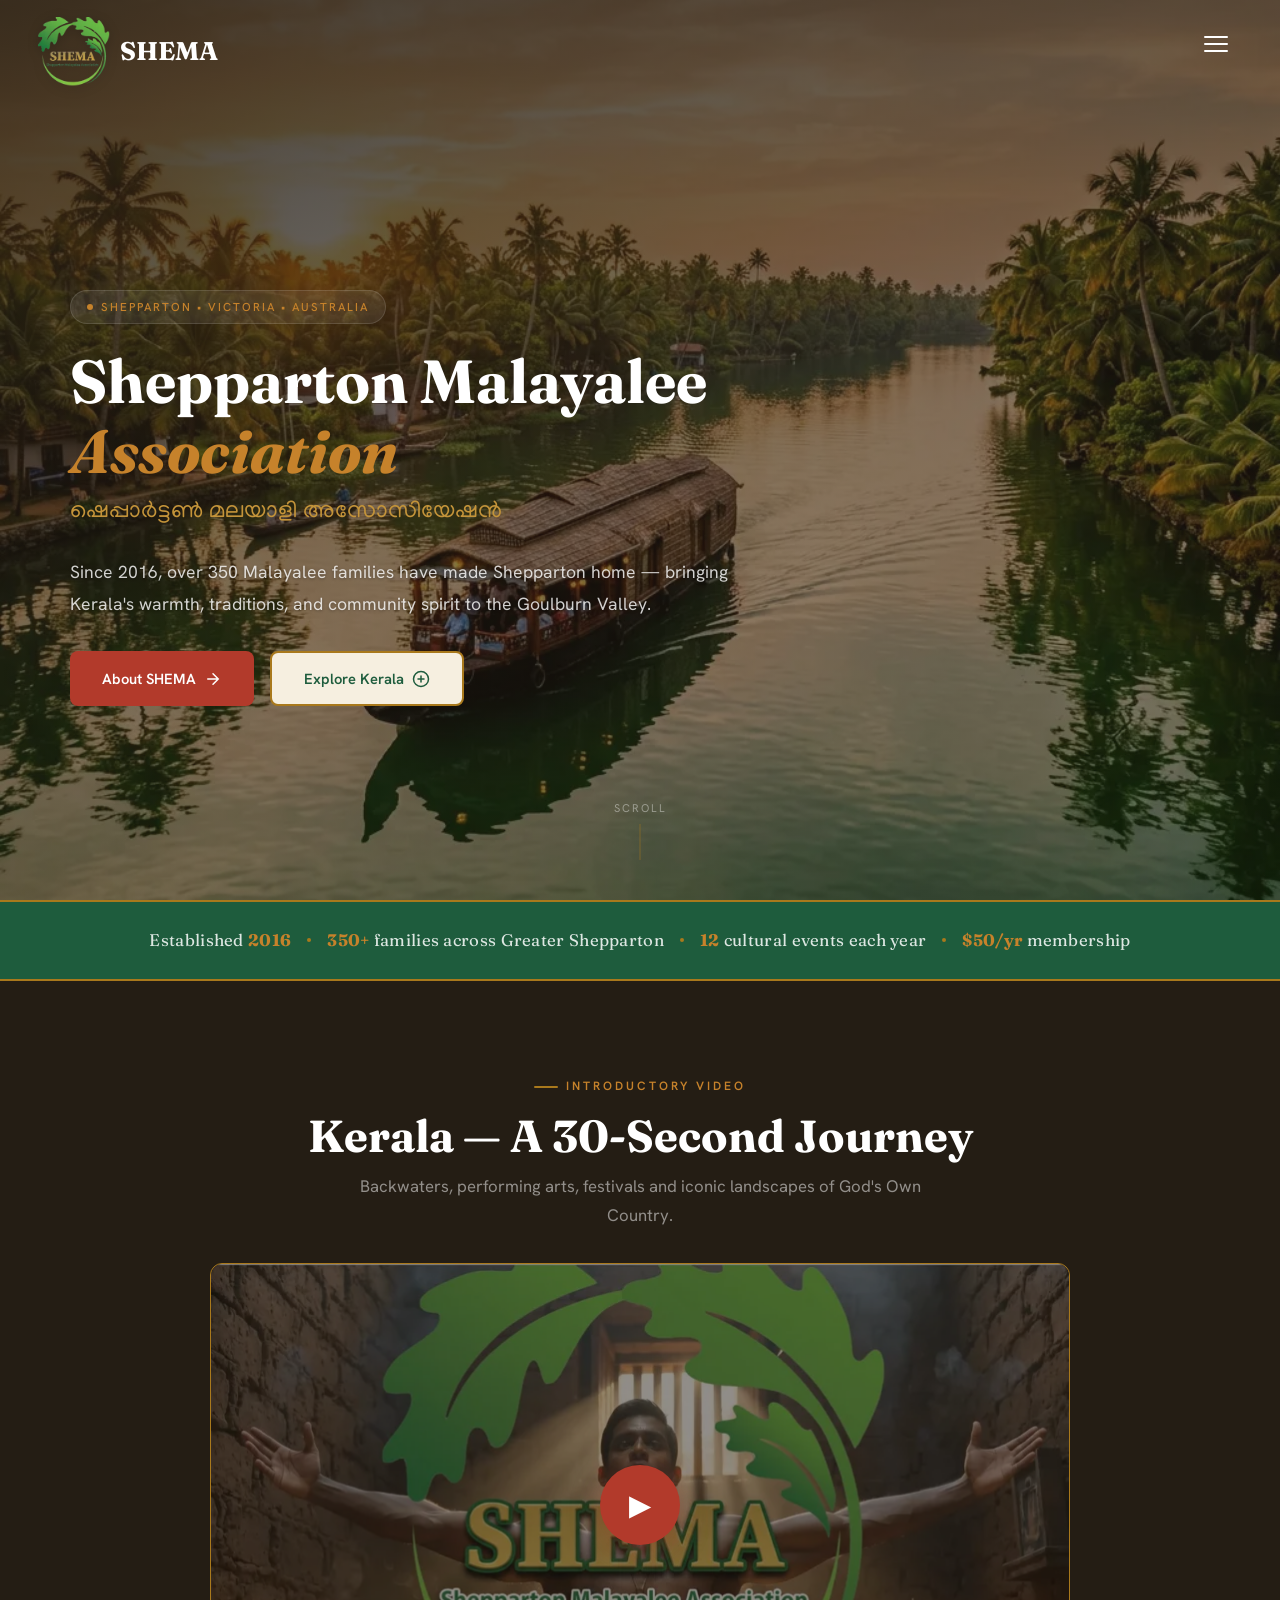
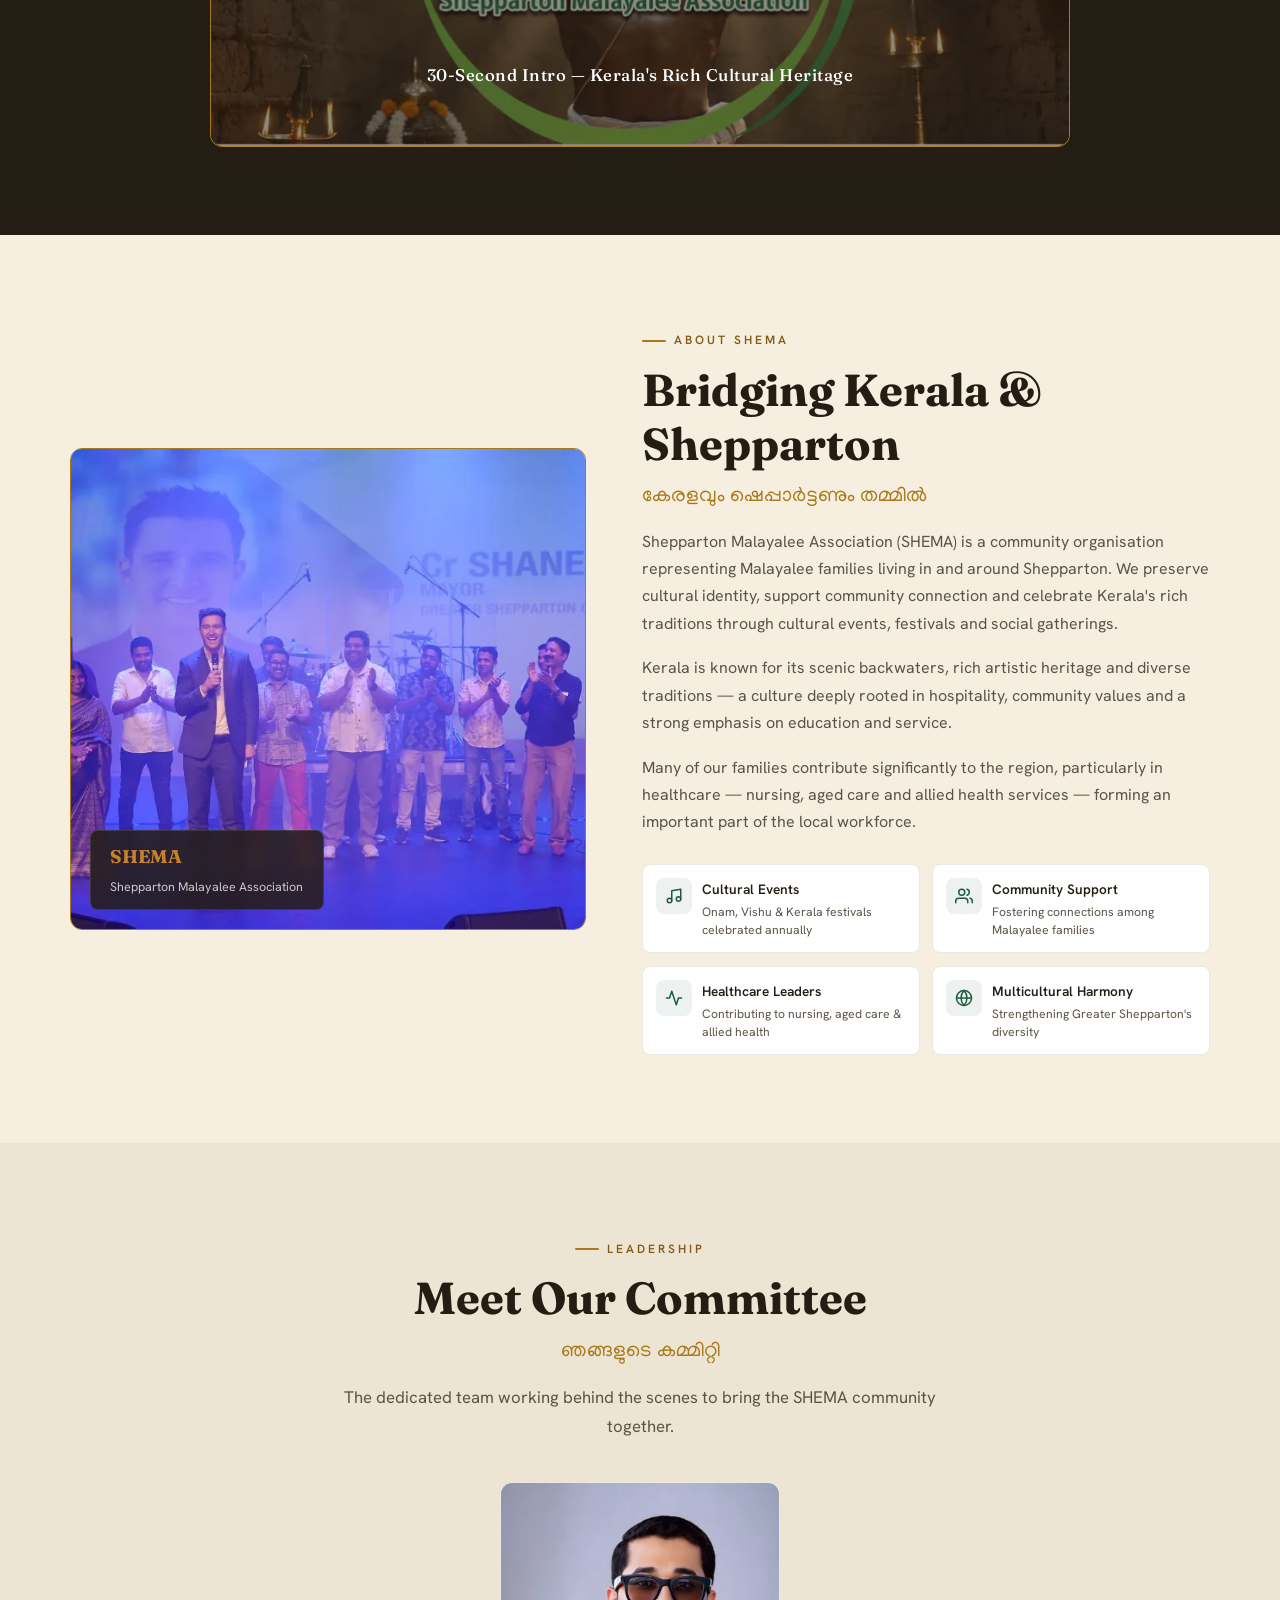
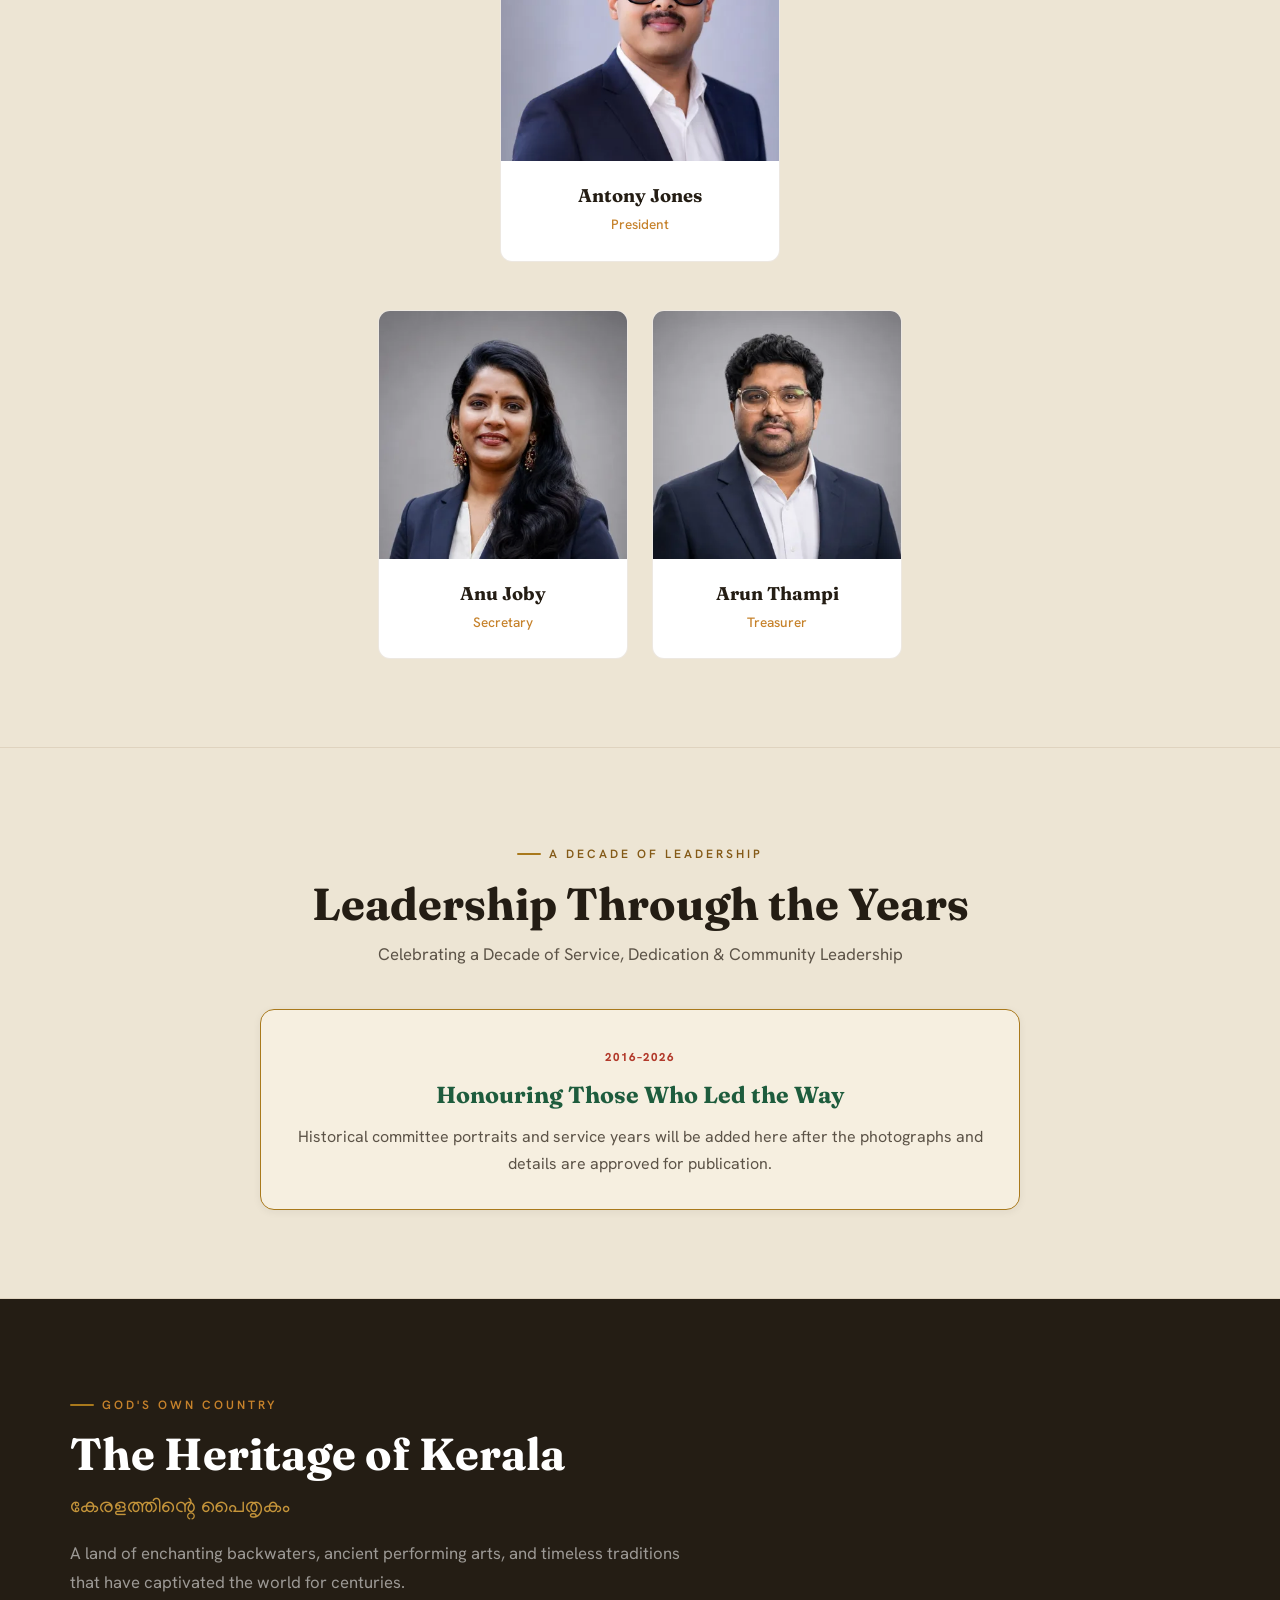
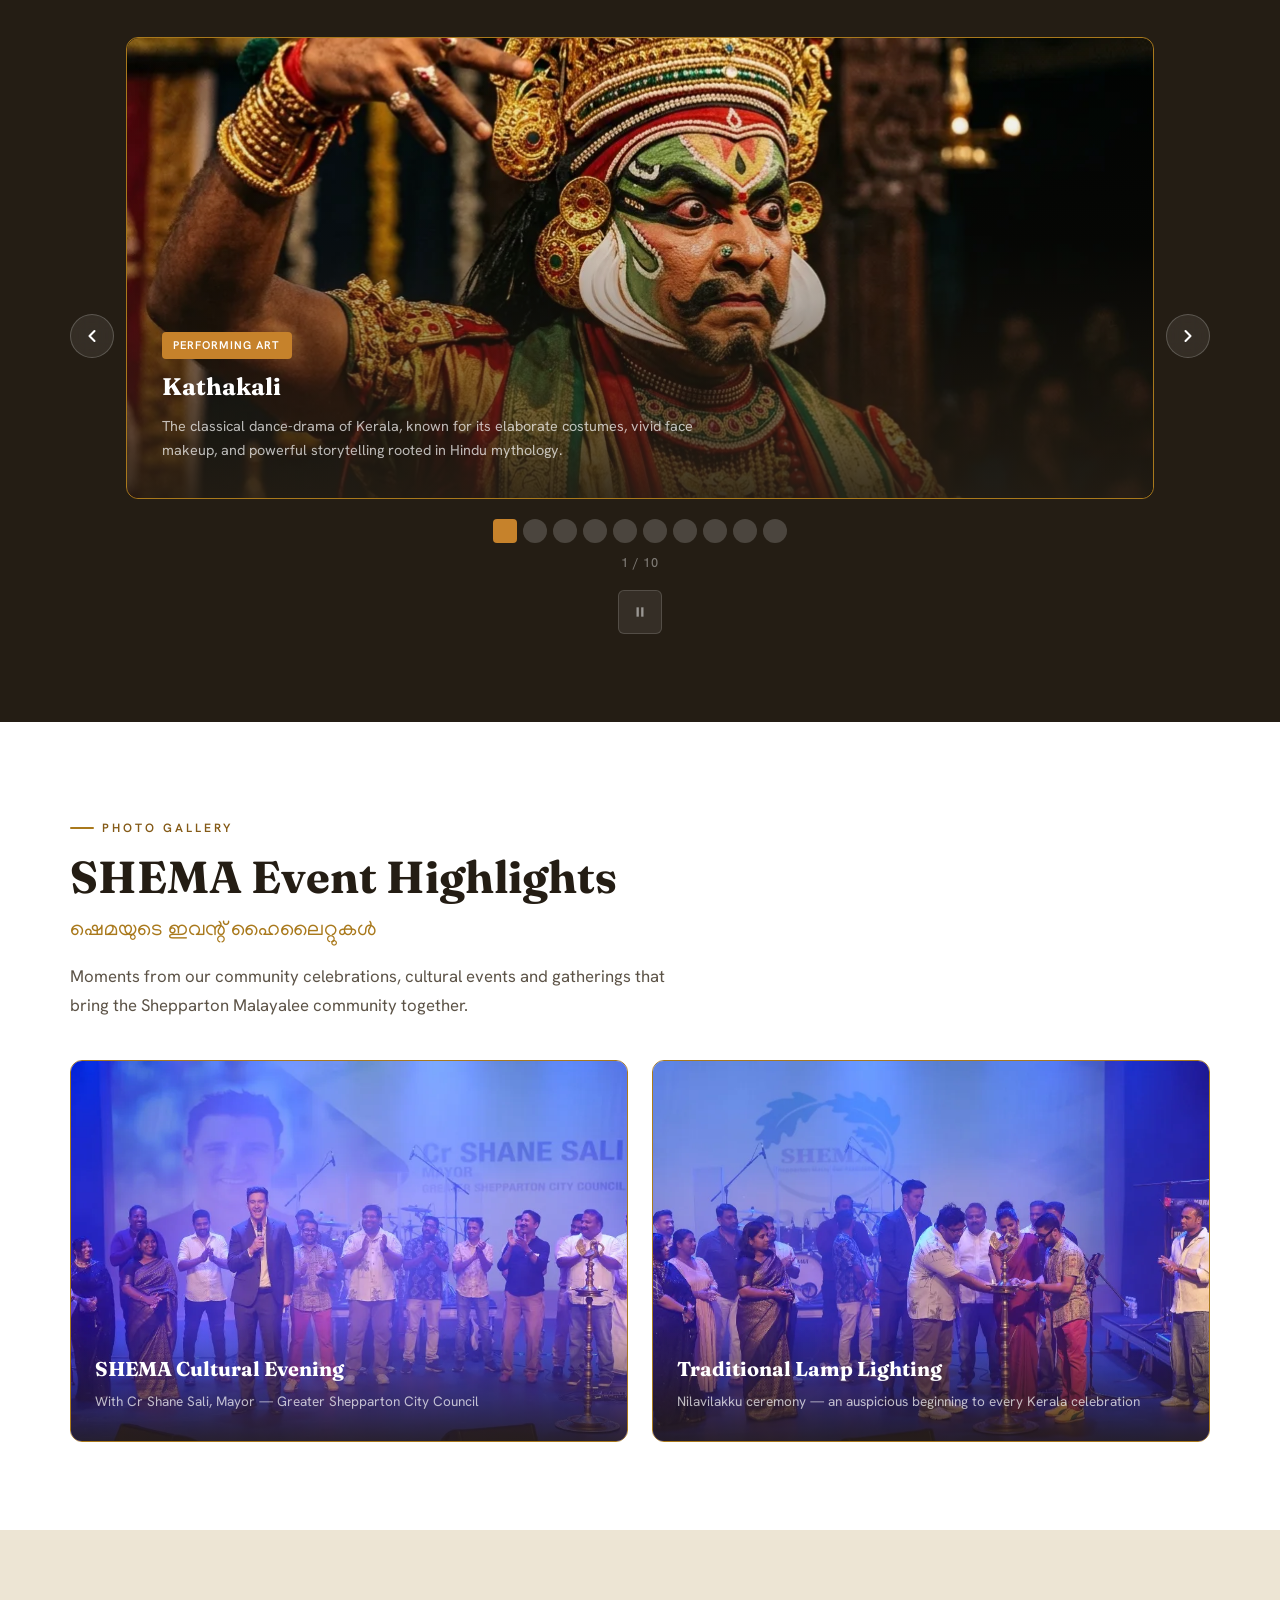
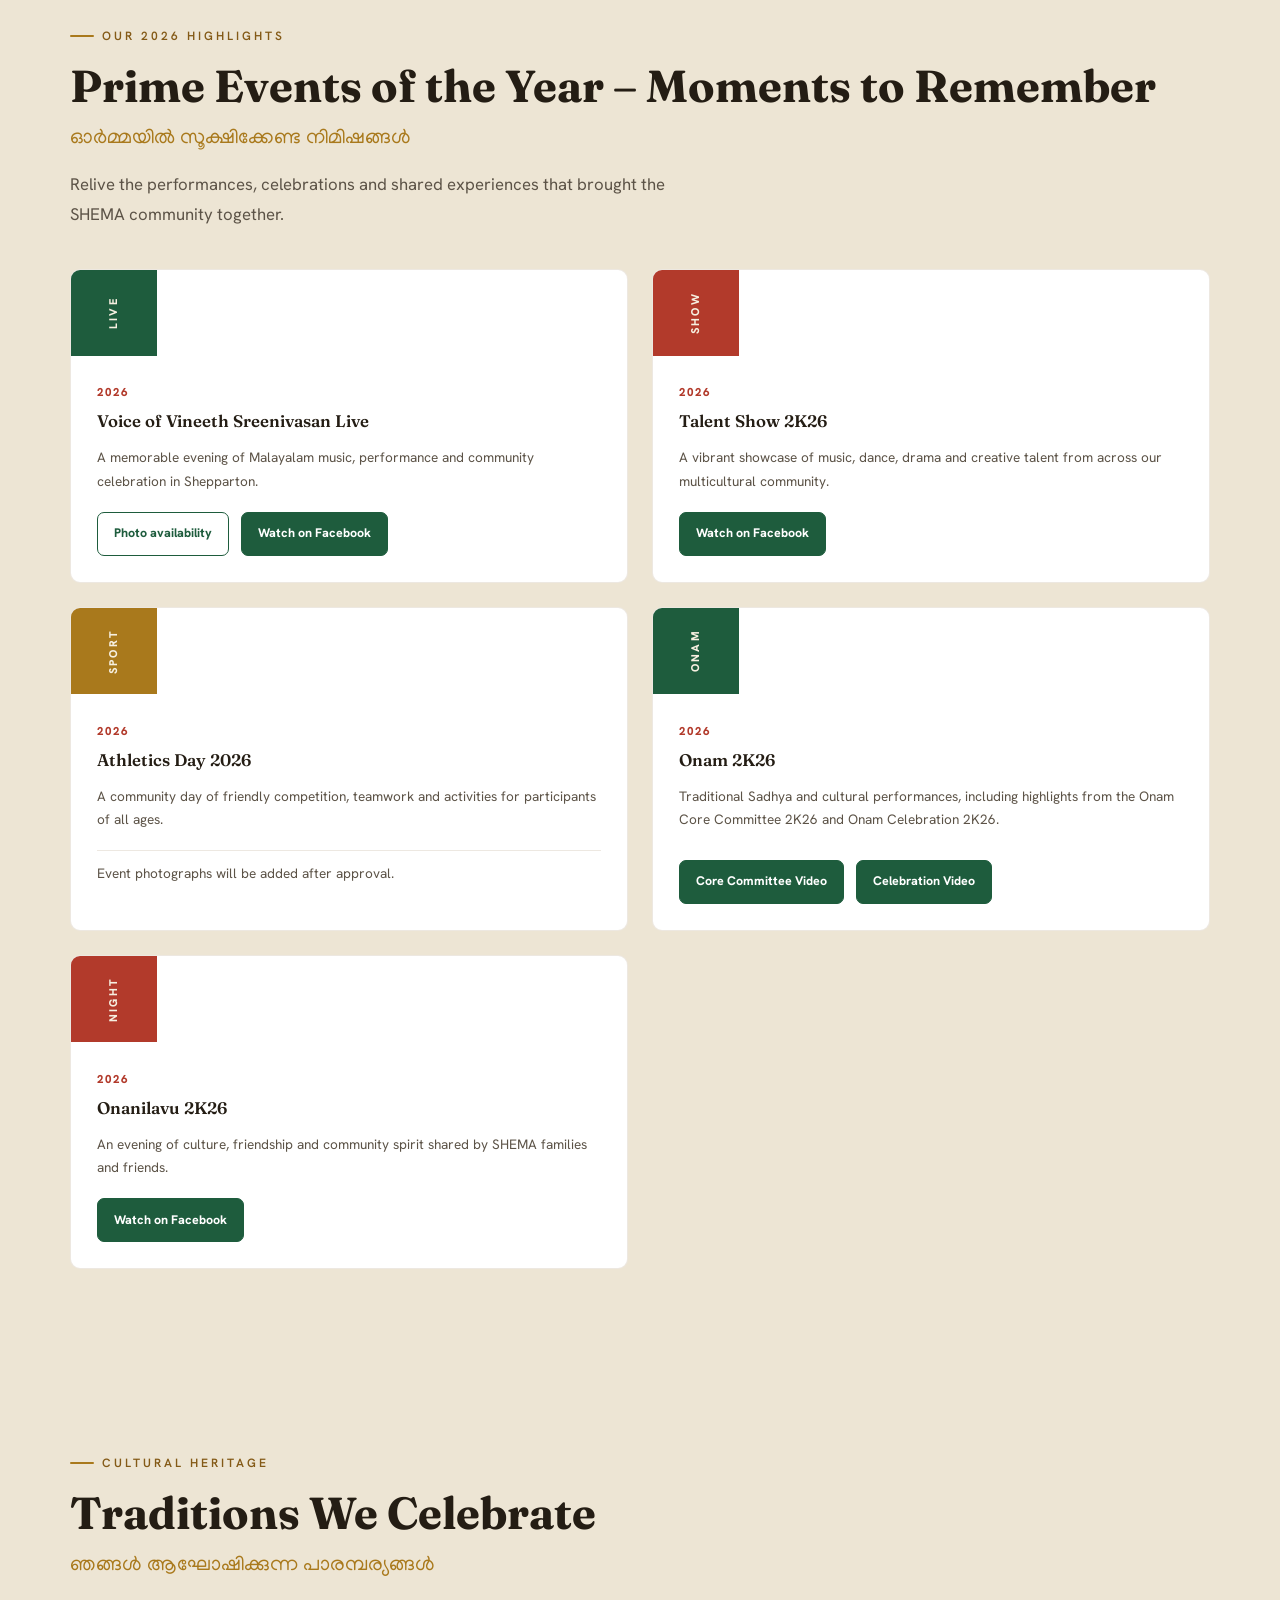
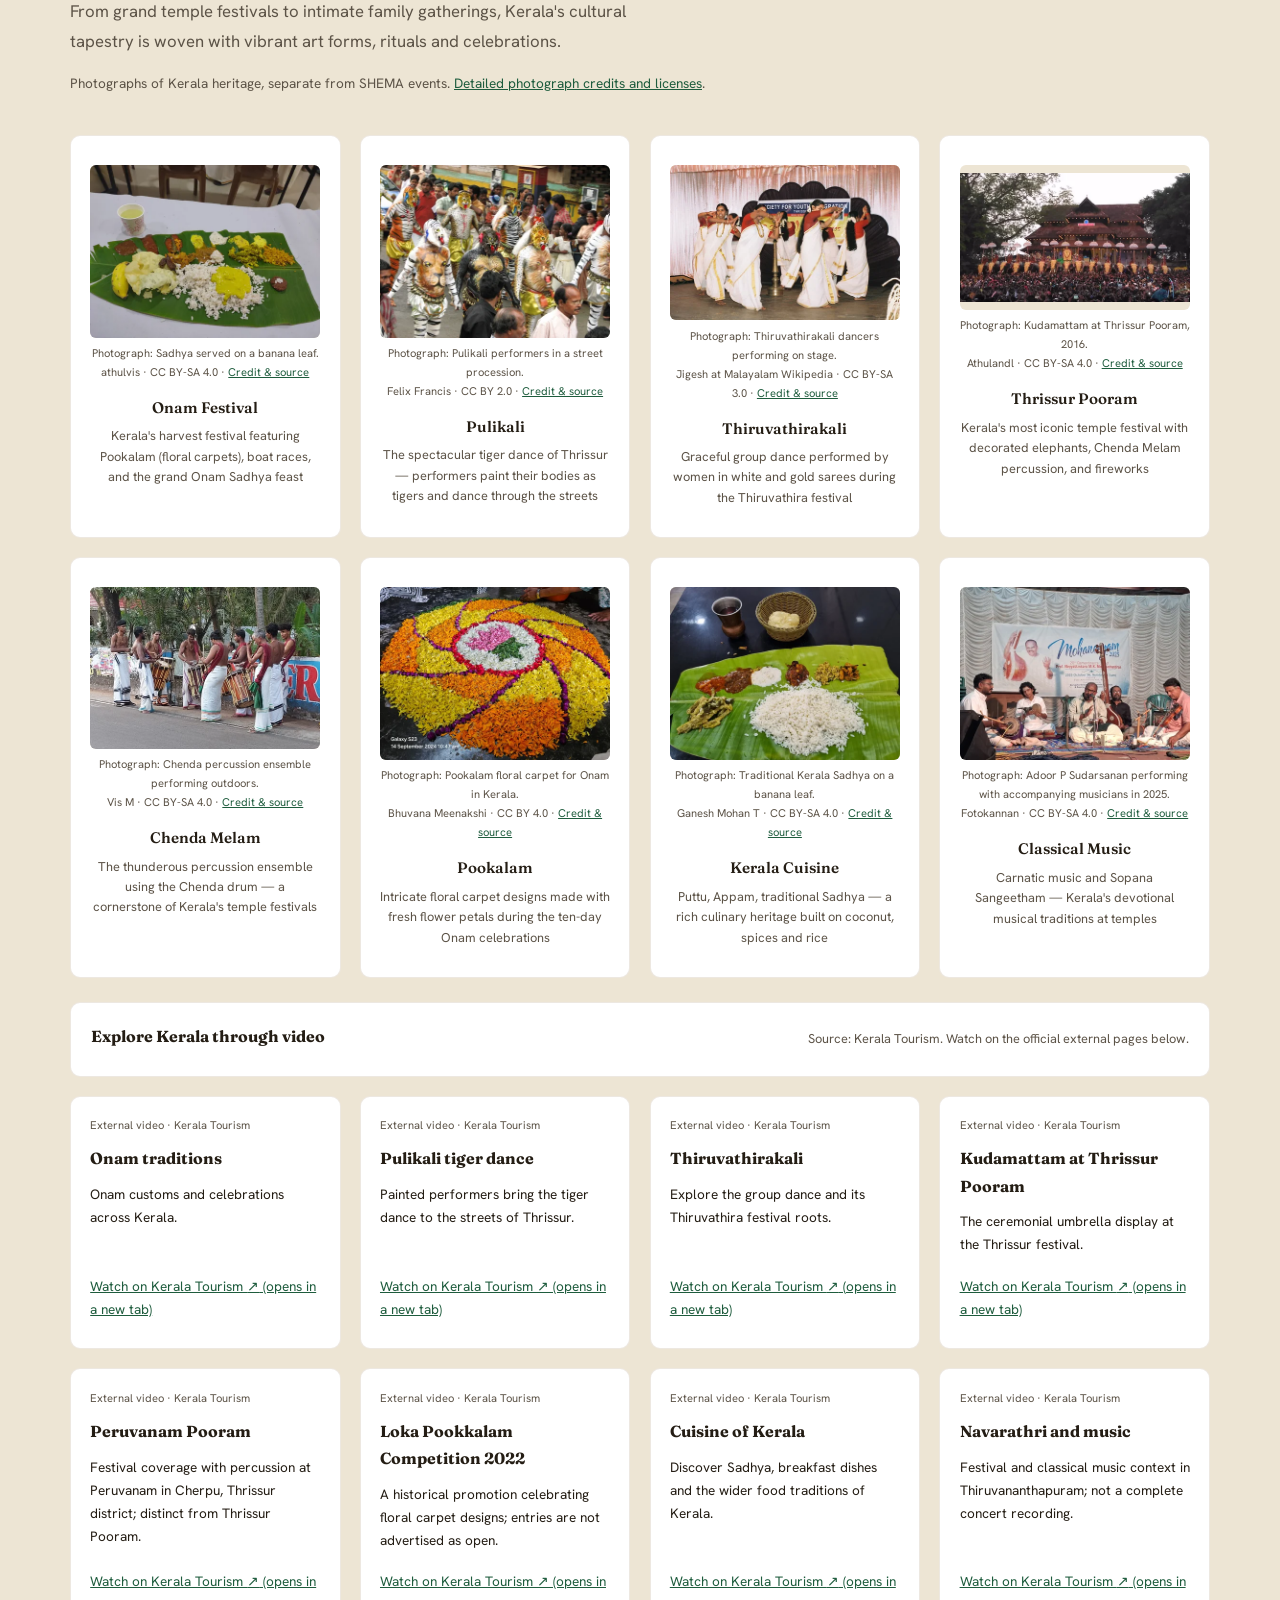
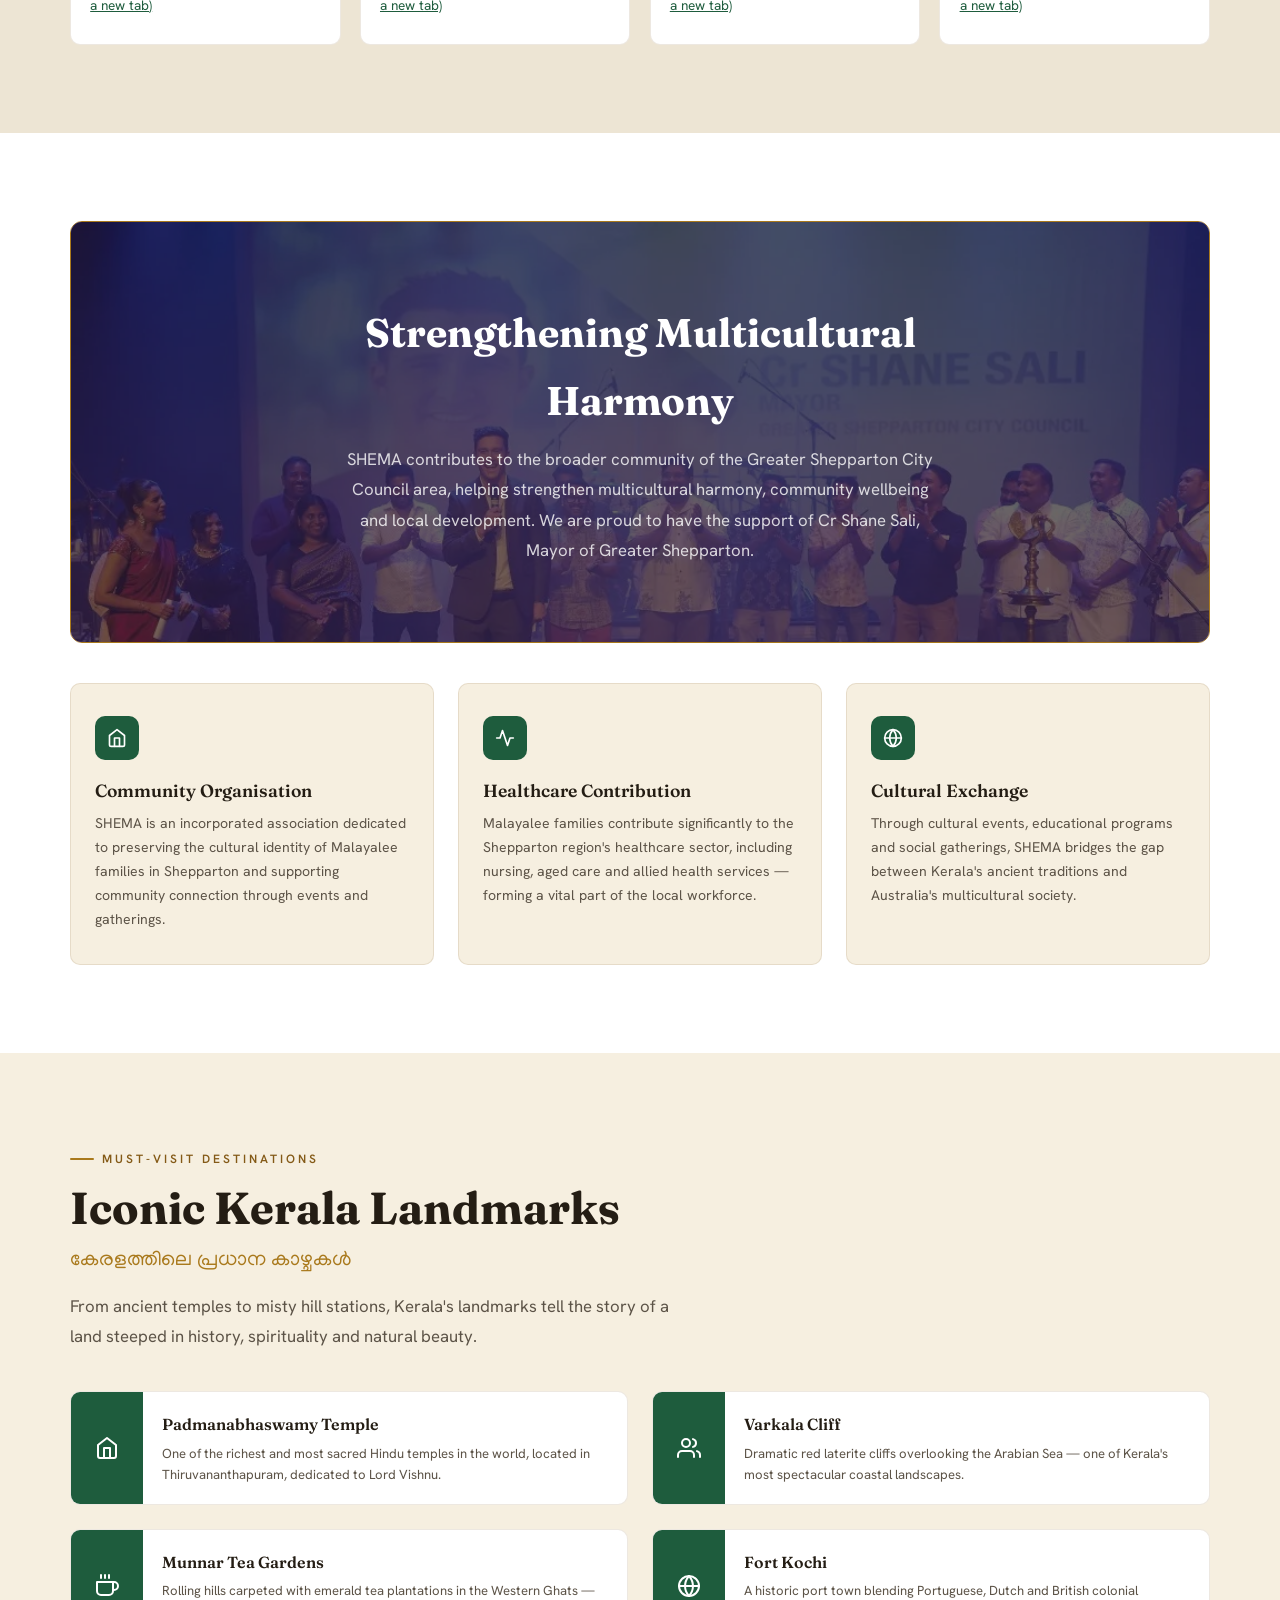
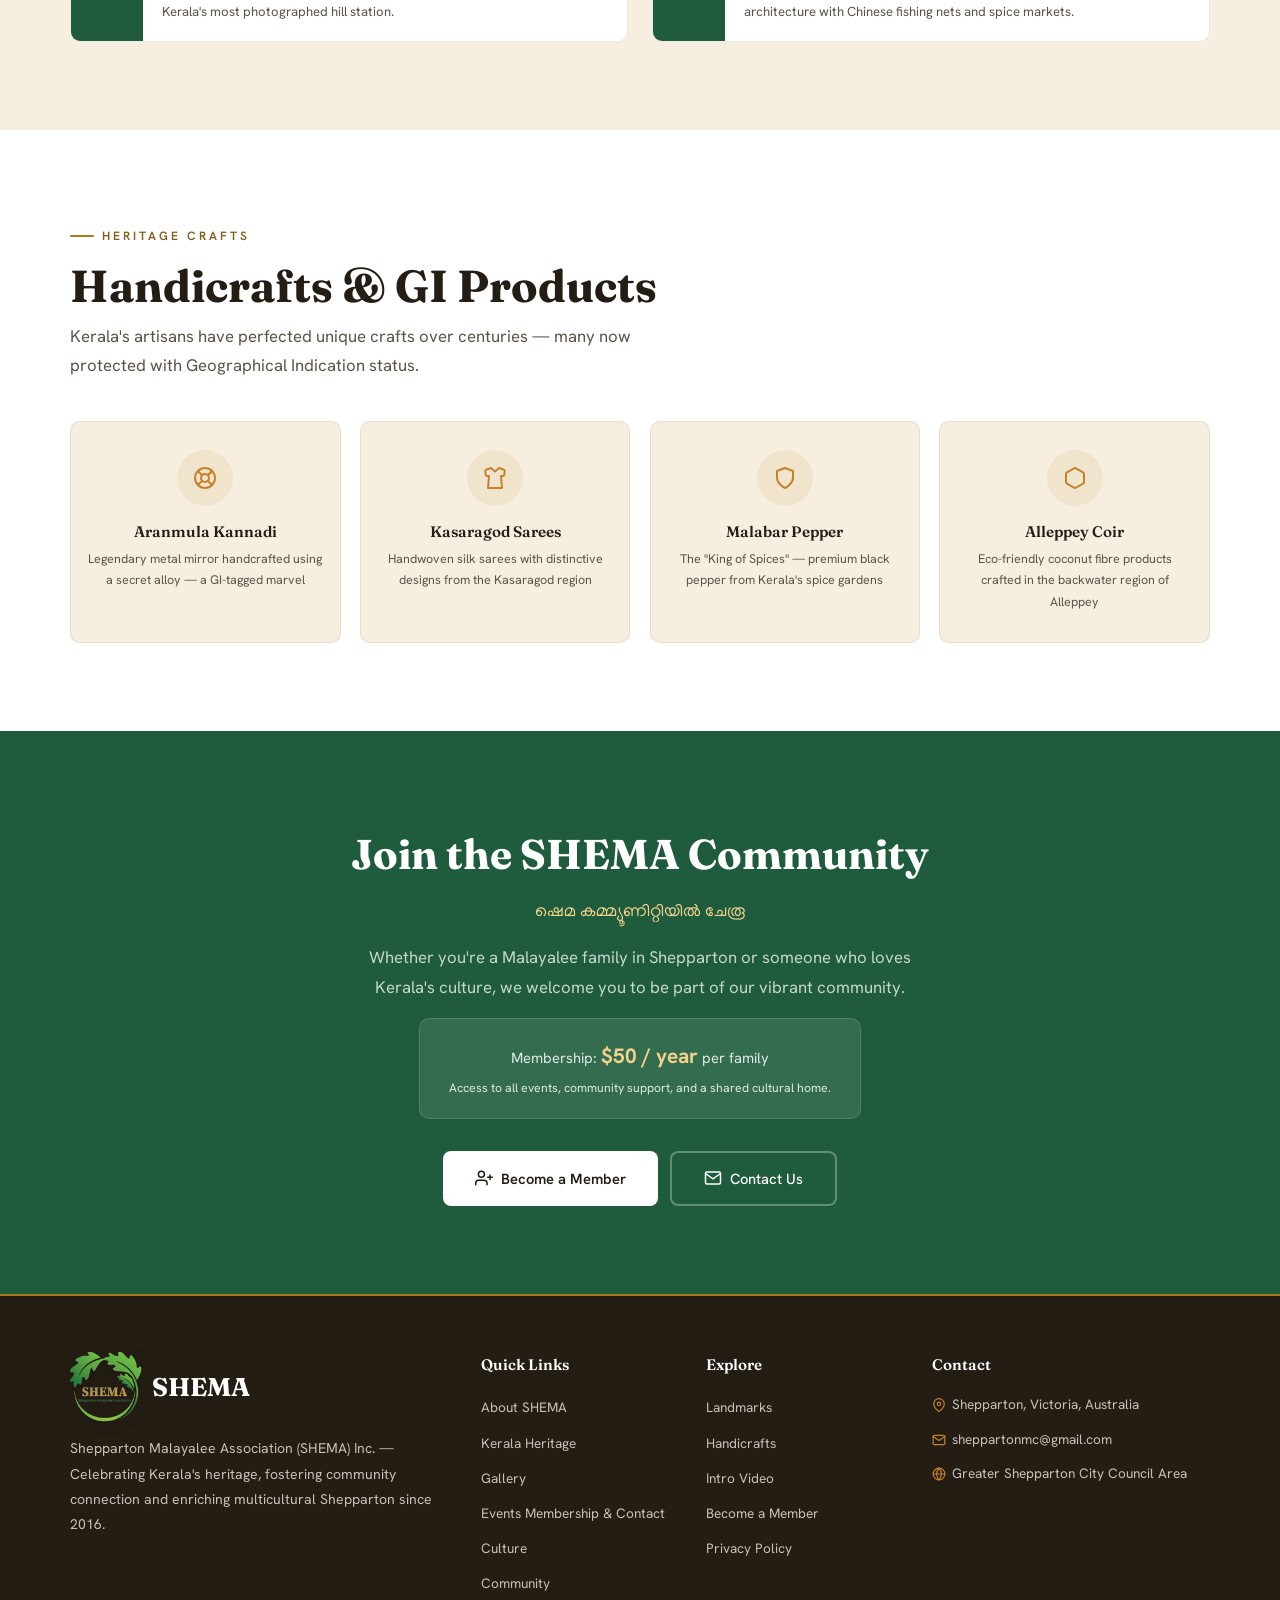
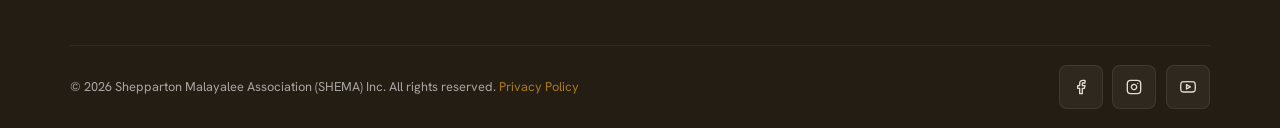
==== commit d30c5f81: "Fix mobile carousel geometry and expand credited cultural media" ====
--- a/index.html
+++ b/index.html
@@ -598,76 +598,115 @@
             tapestry is woven with vibrant art forms, rituals and celebrations.
           </p>
         </div>
+        <p class="culture-media-note">Photographs of Kerala heritage, separate from SHEMA events. <a href="media-credits.html">Detailed photograph credits and licenses</a>.</p>
         <div class="culture-grid">
           <div class="culture-item reveal">
             <figure class="culture-photo">
-              <img src="images/optimized/onam-sadhya-800.webp"
-                   srcset="images/optimized/onam-sadhya-800.webp 800w, images/optimized/onam-sadhya-1024.webp 1024w"
-                   sizes="(max-width: 480px) calc(100vw - 5rem), (max-width: 1280px) 40vw, 260px"
-                   width="800" height="800" loading="lazy"
-                   alt="Onam Sadhya dishes served on a banana leaf" />
-              <figcaption>Kerala heritage imagery &middot; Onam Sadhya</figcaption>
+              <img src="images/culture/kerala-cuisine-91202828-800.webp" srcset="images/culture/kerala-cuisine-91202828-480.webp 480w, images/culture/kerala-cuisine-91202828-800.webp 800w, images/culture/kerala-cuisine-91202828-1024.webp 1024w" sizes="(max-width: 480px) calc(100vw - 5rem), (max-width: 1024px) 42vw, 260px" width="800" height="600" loading="lazy" alt="Sadhya served on a banana leaf" />
+              <figcaption>Photograph: Sadhya served on a banana leaf.<br />athulvis · CC BY-SA 4.0 · <a href="media-credits.html#kerala-cuisine-91202828">Credit &amp; source</a></figcaption>
             </figure>
             <h3>Onam Festival</h3>
             <p>Kerala's harvest festival featuring Pookalam (floral carpets), boat races, and the grand Onam Sadhya feast</p>
           </div>
           <div class="culture-item reveal">
-            <div class="culture-icon">
-              <svg viewBox="0 0 24 24" fill="none" stroke="currentColor" stroke-width="2" stroke-linecap="round" stroke-linejoin="round"><path d="M9 18V5l12-2v13"/><circle cx="6" cy="18" r="3"/><circle cx="18" cy="16" r="3"/></svg>
-            </div>
+            <figure class="culture-photo">
+              <img src="images/culture/pulikali-4144135-800.webp" srcset="images/culture/pulikali-4144135-480.webp 480w, images/culture/pulikali-4144135-800.webp 800w, images/culture/pulikali-4144135-1024.webp 1024w" sizes="(max-width: 480px) calc(100vw - 5rem), (max-width: 1024px) 42vw, 260px" width="800" height="600" loading="lazy" alt="Pulikali performers in a street procession" />
+              <figcaption>Photograph: Pulikali performers in a street procession.<br />Felix Francis · CC BY 2.0 · <a href="media-credits.html#pulikali-4144135">Credit &amp; source</a></figcaption>
+            </figure>
             <h3>Pulikali</h3>
             <p>The spectacular tiger dance of Thrissur — performers paint their bodies as tigers and dance through the streets</p>
           </div>
           <div class="culture-item reveal">
-            <div class="culture-icon">
-              <svg viewBox="0 0 24 24" fill="none" stroke="currentColor" stroke-width="2" stroke-linecap="round" stroke-linejoin="round"><circle cx="12" cy="12" r="10"/><path d="M8 14s1.5 2 4 2 4-2 4-2"/><line x1="9" y1="9" x2="9.01" y2="9"/><line x1="15" y1="9" x2="15.01" y2="9"/></svg>
-            </div>
+            <figure class="culture-photo">
+              <img src="images/culture/thiruvathirakali-12691004-800.webp" srcset="images/culture/thiruvathirakali-12691004-480.webp 480w, images/culture/thiruvathirakali-12691004-800.webp 800w, images/culture/thiruvathirakali-12691004-1024.webp 1024w" sizes="(max-width: 480px) calc(100vw - 5rem), (max-width: 1024px) 42vw, 260px" width="800" height="540" loading="lazy" alt="Thiruvathirakali dancers performing on stage" />
+              <figcaption>Photograph: Thiruvathirakali dancers performing on stage.<br />Jigesh at Malayalam Wikipedia · CC BY-SA 3.0 · <a href="media-credits.html#thiruvathirakali-12691004">Credit &amp; source</a></figcaption>
+            </figure>
             <h3>Thiruvathirakali</h3>
             <p>Graceful group dance performed by women in white and gold sarees during the Thiruvathira festival</p>
           </div>
           <div class="culture-item reveal">
-            <div class="culture-icon">
-              <svg viewBox="0 0 24 24" fill="none" stroke="currentColor" stroke-width="2" stroke-linecap="round" stroke-linejoin="round"><polygon points="12 2 15.09 8.26 22 9.27 17 14.14 18.18 21.02 12 17.77 5.82 21.02 7 14.14 2 9.27 8.91 8.26 12 2"/></svg>
-            </div>
+            <figure class="culture-photo">
+              <img src="images/culture/thrissur-pooram-62720583-800.webp" srcset="images/culture/thrissur-pooram-62720583-480.webp 480w, images/culture/thrissur-pooram-62720583-800.webp 800w, images/culture/thrissur-pooram-62720583-1024.webp 1024w" sizes="(max-width: 480px) calc(100vw - 5rem), (max-width: 1024px) 42vw, 260px" width="800" height="450" loading="lazy" alt="Kudamattam at Thrissur Pooram, 2016" />
+              <figcaption>Photograph: Kudamattam at Thrissur Pooram, 2016.<br />Athulandl · CC BY-SA 4.0 · <a href="media-credits.html#thrissur-pooram-62720583">Credit &amp; source</a></figcaption>
+            </figure>
             <h3>Thrissur Pooram</h3>
             <p>Kerala's most iconic temple festival with decorated elephants, Chenda Melam percussion, and fireworks</p>
           </div>
           <div class="culture-item reveal">
-            <div class="culture-icon">
-              <svg viewBox="0 0 24 24" fill="none" stroke="currentColor" stroke-width="2" stroke-linecap="round" stroke-linejoin="round"><circle cx="12" cy="12" r="10"/><polygon points="10 8 16 12 10 16 10 8"/></svg>
-            </div>
+            <figure class="culture-photo">
+              <img src="images/culture/chenda-melam-130027123-800.webp" srcset="images/culture/chenda-melam-130027123-480.webp 480w, images/culture/chenda-melam-130027123-800.webp 800w, images/culture/chenda-melam-130027123-1024.webp 1024w" sizes="(max-width: 480px) calc(100vw - 5rem), (max-width: 1024px) 42vw, 260px" width="800" height="561" loading="lazy" alt="Chenda percussion ensemble performing outdoors" />
+              <figcaption>Photograph: Chenda percussion ensemble performing outdoors.<br />Vis M · CC BY-SA 4.0 · <a href="media-credits.html#chenda-melam-130027123">Credit &amp; source</a></figcaption>
+            </figure>
             <h3>Chenda Melam</h3>
             <p>The thunderous percussion ensemble using the Chenda drum — a cornerstone of Kerala's temple festivals</p>
           </div>
           <div class="culture-item reveal">
-            <div class="culture-icon">
-              <svg viewBox="0 0 24 24" fill="none" stroke="currentColor" stroke-width="2" stroke-linecap="round" stroke-linejoin="round"><path d="M12 22s8-4 8-10V5l-8-3-8 3v7c0 6 8 10 8 10z"/></svg>
-            </div>
+            <figure class="culture-photo">
+              <img src="images/culture/pookalam-153223880-800.webp" srcset="images/culture/pookalam-153223880-480.webp 480w, images/culture/pookalam-153223880-800.webp 800w, images/culture/pookalam-153223880-1024.webp 1024w" sizes="(max-width: 480px) calc(100vw - 5rem), (max-width: 1024px) 42vw, 260px" width="800" height="600" loading="lazy" alt="Pookalam floral carpet for Onam in Kerala" />
+              <figcaption>Photograph: Pookalam floral carpet for Onam in Kerala.<br />Bhuvana Meenakshi · CC BY 4.0 · <a href="media-credits.html#pookalam-153223880">Credit &amp; source</a></figcaption>
+            </figure>
             <h3>Pookalam</h3>
             <p>Intricate floral carpet designs made with fresh flower petals during the ten-day Onam celebrations</p>
           </div>
           <div class="culture-item reveal">
-            <div class="culture-icon">
-              <svg viewBox="0 0 24 24" fill="none" stroke="currentColor" stroke-width="2" stroke-linecap="round" stroke-linejoin="round"><path d="M18 8h1a4 4 0 0 1 0 8h-1"/><path d="M2 8h16v9a4 4 0 0 1-4 4H6a4 4 0 0 1-4-4V8z"/><line x1="6" y1="1" x2="6" y2="4"/><line x1="10" y1="1" x2="10" y2="4"/><line x1="14" y1="1" x2="14" y2="4"/></svg>
-            </div>
+            <figure class="culture-photo">
+              <img src="images/culture/kerala-cuisine-146086406-800.webp" srcset="images/culture/kerala-cuisine-146086406-480.webp 480w, images/culture/kerala-cuisine-146086406-800.webp 800w, images/culture/kerala-cuisine-146086406-1024.webp 1024w" sizes="(max-width: 480px) calc(100vw - 5rem), (max-width: 1024px) 42vw, 260px" width="800" height="600" loading="lazy" alt="Traditional Kerala Sadhya on a banana leaf" />
+              <figcaption>Photograph: Traditional Kerala Sadhya on a banana leaf.<br />Ganesh Mohan T · CC BY-SA 4.0 · <a href="media-credits.html#kerala-cuisine-146086406">Credit &amp; source</a></figcaption>
+            </figure>
             <h3>Kerala Cuisine</h3>
             <p>Puttu, Appam, traditional Sadhya — a rich culinary heritage built on coconut, spices and rice</p>
           </div>
           <div class="culture-item reveal">
-            <div class="culture-icon">
-              <svg viewBox="0 0 24 24" fill="none" stroke="currentColor" stroke-width="2" stroke-linecap="round" stroke-linejoin="round"><path d="M9 18V5l12-2v13"/><circle cx="6" cy="18" r="3"/><circle cx="18" cy="16" r="3"/></svg>
-            </div>
+            <figure class="culture-photo">
+              <img src="images/culture/classical-music-177430511-800.webp" srcset="images/culture/classical-music-177430511-480.webp 480w, images/culture/classical-music-177430511-800.webp 800w, images/culture/classical-music-177430511-1024.webp 1024w" sizes="(max-width: 480px) calc(100vw - 5rem), (max-width: 1024px) 42vw, 260px" width="800" height="600" loading="lazy" alt="Adoor P Sudarsanan performing with accompanying musicians in 2025" />
+              <figcaption>Photograph: Adoor P Sudarsanan performing with accompanying musicians in 2025.<br />Fotokannan · CC BY-SA 4.0 · <a href="media-credits.html#classical-music-177430511">Credit &amp; source</a></figcaption>
+            </figure>
             <h3>Classical Music</h3>
             <p>Carnatic music and Sopana Sangeetham — Kerala's devotional musical traditions at temples</p>
           </div>
         </div>
-        <div class="culture-discovery reveal">
-          <div>
-            <h3>Cultural video discovery</h3>
-            <p>Discover Kerala's arts, traditions and festivals in the official Kerala Tourism video gallery.</p>
-            <small>Source: Kerala Tourism &middot; General Kerala heritage, separate from SHEMA events.</small>
-          </div>
-          <a href="https://www.keralatourism.org/video-gallery/" target="_blank" rel="noopener noreferrer">Explore cultural videos at Kerala Tourism <span aria-hidden="true">&nearr;</span> (opens in a new tab)</a>
+        <div class="culture-discovery reveal"><h3>Explore Kerala through video</h3><p>Source: Kerala Tourism. Watch on the official external pages below.</p></div>
+        <div class="culture-video-grid">
+<article class="culture-video-card">
+            <span class="culture-video-label">External video · Kerala Tourism</span>
+            <h4>Onam traditions</h4><p>Onam customs and celebrations across Kerala.</p>
+            <a href="https://www.keralatourism.org/video-gallery/celebration-of-keralas-tradition-and-culture/1682/" target="_blank" rel="noopener noreferrer">Watch on Kerala Tourism <span aria-hidden="true">↗</span> (opens in a new tab)</a>
+          </article>
+<article class="culture-video-card">
+            <span class="culture-video-label">External video · Kerala Tourism</span>
+            <h4>Pulikali tiger dance</h4><p>Painted performers bring the tiger dance to the streets of Thrissur.</p>
+            <a href="https://www.keralatourism.org/video-gallery/pulikali-tiger-dance/587/" target="_blank" rel="noopener noreferrer">Watch on Kerala Tourism <span aria-hidden="true">↗</span> (opens in a new tab)</a>
+          </article>
+<article class="culture-video-card">
+            <span class="culture-video-label">External video · Kerala Tourism</span>
+            <h4>Thiruvathirakali</h4><p>Explore the group dance and its Thiruvathira festival roots.</p>
+            <a href="https://www.keralatourism.org/video-gallery/thiruvathirakali/141/" target="_blank" rel="noopener noreferrer">Watch on Kerala Tourism <span aria-hidden="true">↗</span> (opens in a new tab)</a>
+          </article>
+<article class="culture-video-card">
+            <span class="culture-video-label">External video · Kerala Tourism</span>
+            <h4>Kudamattam at Thrissur Pooram</h4><p>The ceremonial umbrella display at the Thrissur festival.</p>
+            <a href="https://www.keralatourism.org/video-gallery/kudamattom/494/" target="_blank" rel="noopener noreferrer">Watch on Kerala Tourism <span aria-hidden="true">↗</span> (opens in a new tab)</a>
+          </article>
+<article class="culture-video-card">
+            <span class="culture-video-label">External video · Kerala Tourism</span>
+            <h4>Peruvanam Pooram</h4><p>Festival coverage with percussion at Peruvanam in Cherpu, Thrissur district; distinct from Thrissur Pooram.</p>
+            <a href="https://www.keralatourism.org/video-gallery/peruvanam-pooram/776/" target="_blank" rel="noopener noreferrer">Watch on Kerala Tourism <span aria-hidden="true">↗</span> (opens in a new tab)</a>
+          </article>
+<article class="culture-video-card">
+            <span class="culture-video-label">External video · Kerala Tourism</span>
+            <h4>Loka Pookkalam Competition 2022</h4><p>A historical promotion celebrating floral carpet designs; entries are not advertised as open.</p>
+            <a href="https://www.keralatourism.org/video-gallery/pookkalam-contest-2022/1635/" target="_blank" rel="noopener noreferrer">Watch on Kerala Tourism <span aria-hidden="true">↗</span> (opens in a new tab)</a>
+          </article>
+<article class="culture-video-card">
+            <span class="culture-video-label">External video · Kerala Tourism</span>
+            <h4>Cuisine of Kerala</h4><p>Discover Sadhya, breakfast dishes and the wider food traditions of Kerala.</p>
+            <a href="https://www.keralatourism.org/video-gallery/cuisine-of-kerala/591/" target="_blank" rel="noopener noreferrer">Watch on Kerala Tourism <span aria-hidden="true">↗</span> (opens in a new tab)</a>
+          </article>
+<article class="culture-video-card">
+            <span class="culture-video-label">External video · Kerala Tourism</span>
+            <h4>Navarathri and music</h4><p>Festival and classical music context in Thiruvananthapuram; not a complete concert recording.</p>
+            <a href="https://www.keralatourism.org/video-gallery/navarathri-kerala/1460/" target="_blank" rel="noopener noreferrer">Watch on Kerala Tourism <span aria-hidden="true">↗</span> (opens in a new tab)</a>
+          </article>
         </div>
       </div>
     </section>
--- a/styles.css
+++ b/styles.css
@@ -635,6 +635,7 @@
 
 .carousel-track {
   display: flex;
+  gap: 0;
   transition: transform 0.5s var(--ease);
   will-change: transform;
 }
@@ -643,18 +644,23 @@
   position: relative;
   border-radius: 12px;
   overflow: hidden;
-  height: 460px;
-  min-width: 100%;
-  flex-shrink: 0;
+  /* Match the track's percentage transform, independent of image dimensions. */
+  flex: 0 0 100%;
+  min-width: 0;
+  min-height: 460px;
+  display: grid;
 }
 .kerala-card img {
+  position: absolute;
+  inset: 0;
   width: 100%; height: 100%;
   object-fit: cover;
   transition: transform .6s var(--ease);
 }
 .kerala-card:hover img { transform: scale(1.04); }
 .kerala-card-overlay {
-  position: absolute; inset: 0;
+  /* Keep captions in layout so narrow cards grow instead of clipping text. */
+  position: relative;
   background: linear-gradient(to top, rgba(36,29,20,.9) 0%, rgba(36,29,20,.15) 55%, transparent 100%);
   display: flex; flex-direction: column; justify-content: flex-end;
   padding: 2.2rem;
@@ -864,13 +870,29 @@
   line-height: 1.6;
 }
 
-/* Existing heritage thumbnail and external discovery; no embedded media. */
+/* Licensed cultural photographs retain their full frame. */
 .culture-photo { margin: 0 0 .8rem; }
 .culture-photo img {
-  display: block; width: 100%; height: 116px;
-  object-fit: cover; border-radius: 6px;
+  display: block; width: 100%; height: auto; min-height: 145px;
+  object-fit: contain; border-radius: 6px; background: var(--cream-alt);
 }
 .culture-photo figcaption { margin-top: .4rem; font-size: .7rem; color: var(--ink-muted); }
+.culture-photo a, .culture-media-note a, .culture-video-card a { color: var(--pachai); text-decoration: underline; }
+.culture-media-note { margin-top: 1rem; font-size: .85rem; color: var(--ink-muted); }
+.culture-video-grid { display: grid; grid-template-columns: repeat(4, minmax(0, 1fr)); gap: 1.2rem; margin-top: 1.2rem; }
+.culture-video-card { display: flex; flex-direction: column; gap: .65rem; padding: 1.2rem; background: #fff; border: 1px solid var(--border); border-radius: 10px; }
+.culture-video-label { font-size: .7rem; color: var(--ink-muted); }
+.culture-video-card h4 { font-family: var(--ff-display); font-size: 1rem; }
+.culture-video-card p, .culture-video-card a { font-size: .85rem; }
+.culture-video-card a { margin-top: auto; padding-block: .5rem; }
+.media-credits { max-width: 850px; overflow-wrap: anywhere; }
+.media-credits a { color: var(--pachai); text-decoration: underline; }
+.media-credits h1 { margin-block: 1rem; }
+.media-credit { margin-block: 2rem; scroll-margin-top: 1rem; }
+.media-credit h2 { font-size: 1.3rem; }
+.media-credit p { margin-top: .7rem; }
+@media (max-width: 1024px) { .culture-video-grid { grid-template-columns: repeat(2, minmax(0, 1fr)); } }
+@media (max-width: 480px) { .culture-video-grid { grid-template-columns: 1fr; } }
 .culture-discovery {
   display: flex; align-items: center; justify-content: space-between; gap: 1.5rem;
   margin-top: 1.5rem; padding: 1.25rem;
@@ -1399,7 +1421,7 @@
   .about-grid { grid-template-columns: 1fr; gap: 2rem; }
   .about-image-wrap img { height: 340px; }
   .kerala-carousel { padding: 0 48px; }
-  .kerala-card { height: 400px; }
+  .kerala-card { min-height: 400px; }
   .culture-grid { grid-template-columns: repeat(2, 1fr); }
   .products-grid { grid-template-columns: repeat(2, 1fr); }
   .landmarks-grid { grid-template-columns: 1fr; }
@@ -1424,8 +1446,8 @@
   .highlights-grid { grid-template-columns: 1fr; }
   .highlight-card img { height: 260px; }
 
-  .kerala-carousel { padding: 0 40px; }
-  .kerala-card { height: 320px; }
+  .kerala-carousel { padding: 0 48px; }
+  .kerala-card { min-height: 320px; }
   .kerala-card h3 { font-size: 1.2rem; }
   .kerala-card p { font-size: .82rem; }
   .kerala-card-overlay { padding: 1.3rem; }
@@ -1457,8 +1479,7 @@
   .products-grid { grid-template-columns: 1fr; }
   .about-features { grid-template-columns: 1fr; }
 
-  .kerala-carousel { padding: 0 34px; }
-  .kerala-card { height: 280px; }
+  .kerala-card { min-height: 280px; }
   .kerala-card h3 { font-size: 1.1rem; }
   .kerala-card p { font-size: .78rem; line-height: 1.5; }
   .kerala-card-overlay { padding: 1rem; }
@@ -1482,8 +1503,7 @@
 }
 
 @media (max-width: 360px) {
-  .kerala-carousel { padding: 0 28px; }
-  .kerala-card { height: 240px; }
+  .kerala-card { min-height: 240px; }
   .carousel-arrow { width: 24px; height: 24px; }
   .nav-logo .logo-img { width: 50px; height: 50px; }
   .nav-logo { font-size: 1.3rem; }
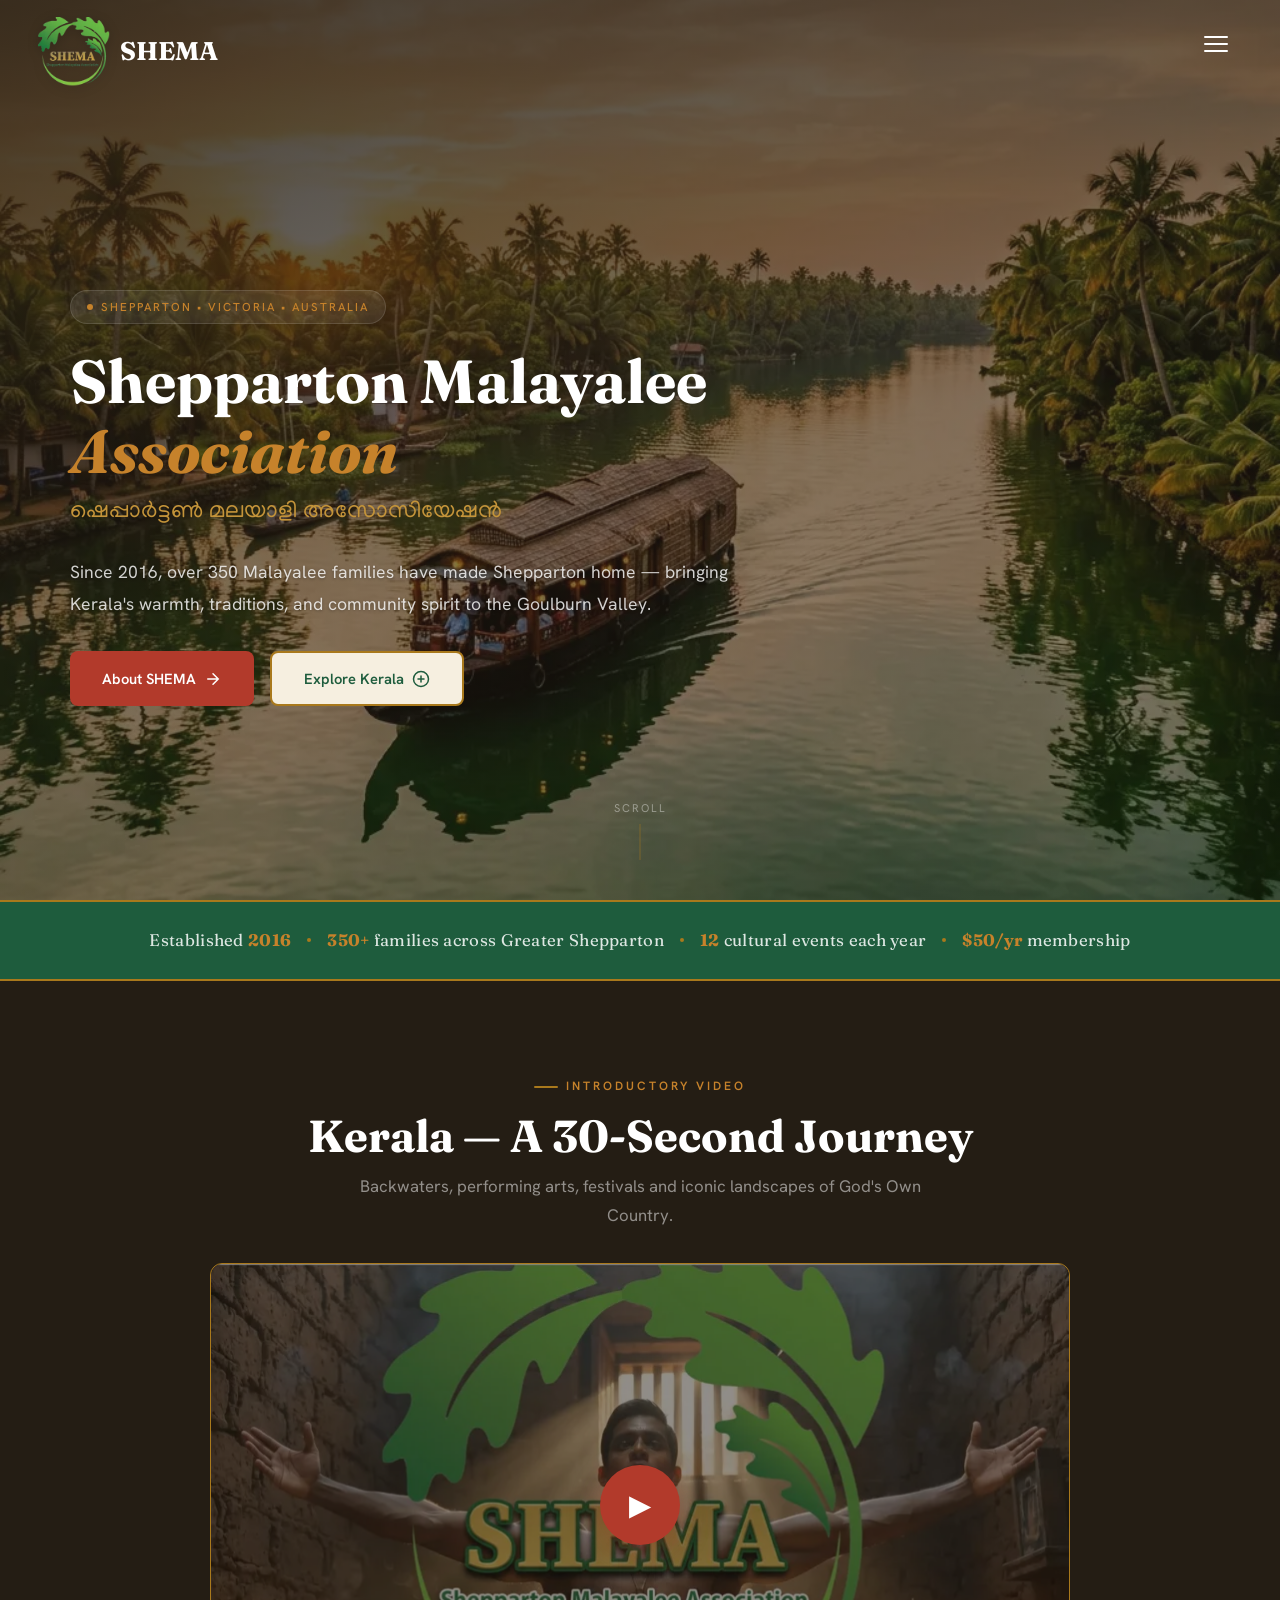
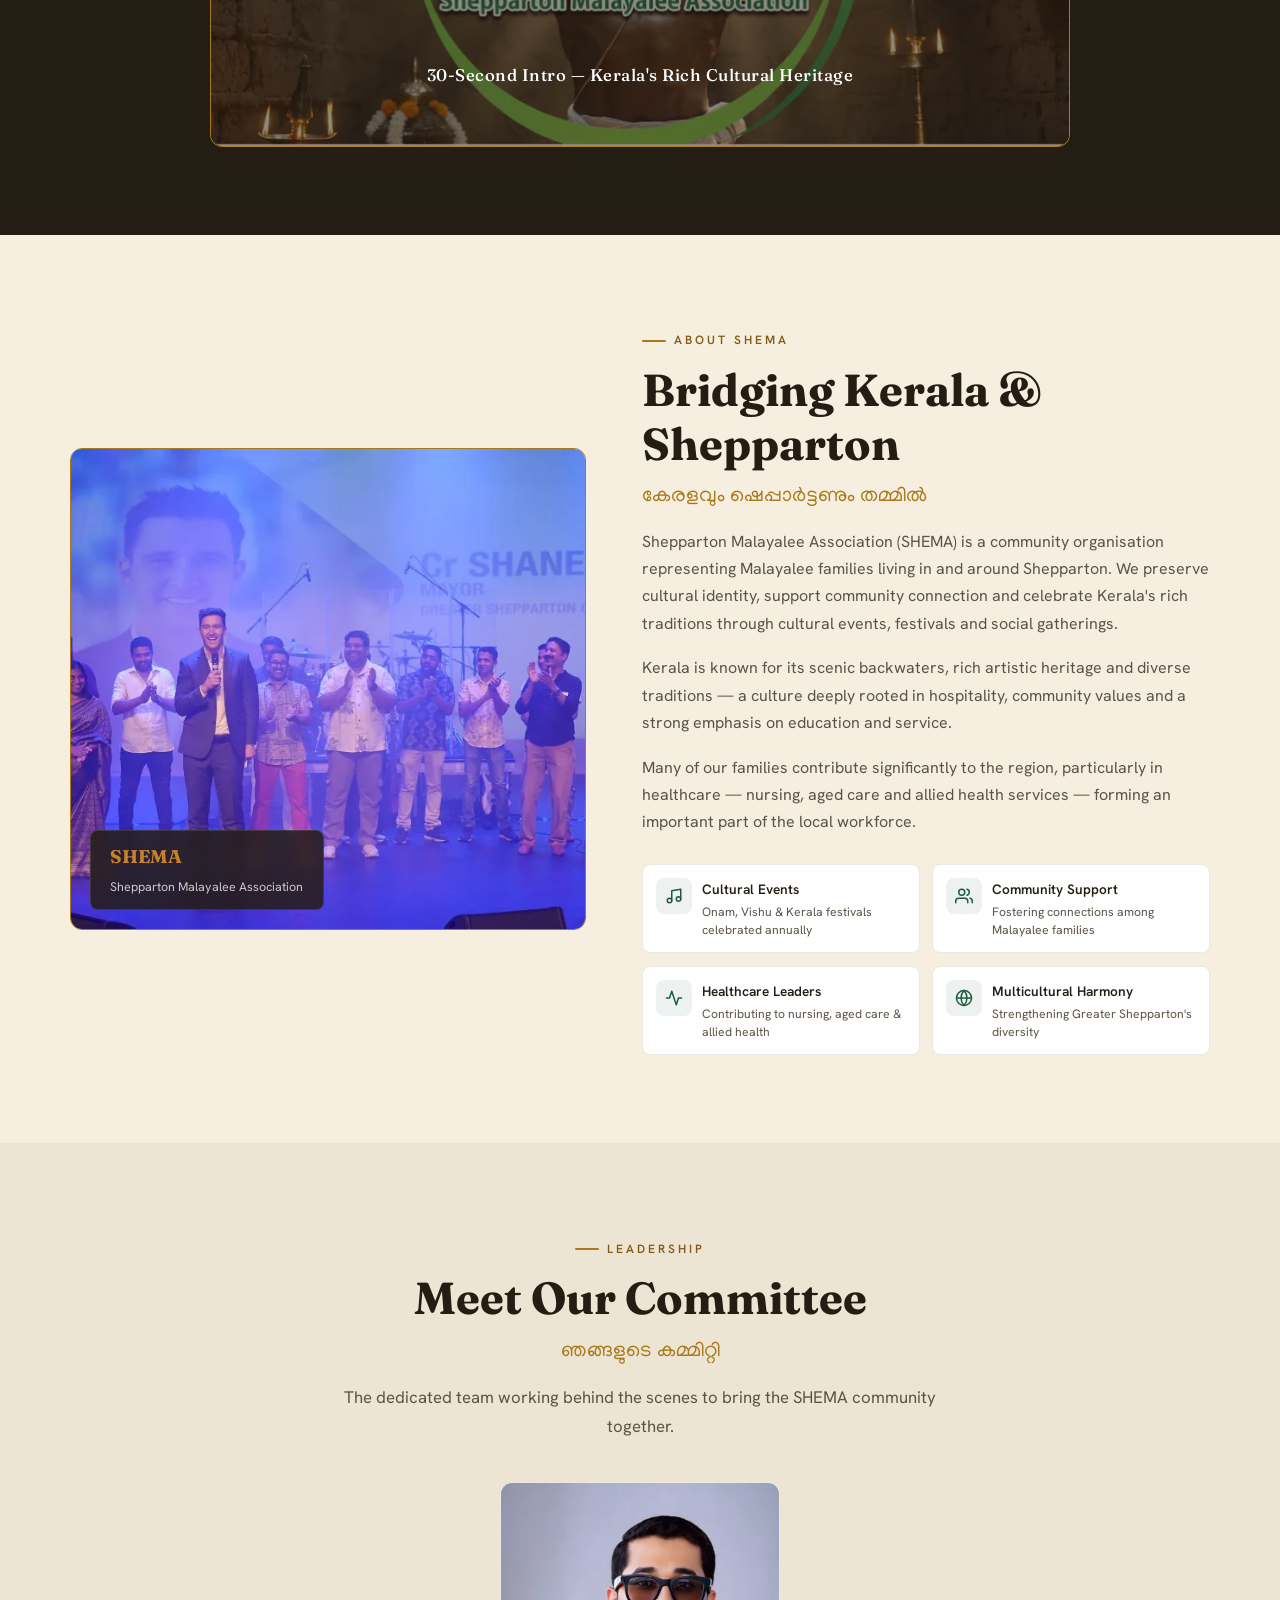
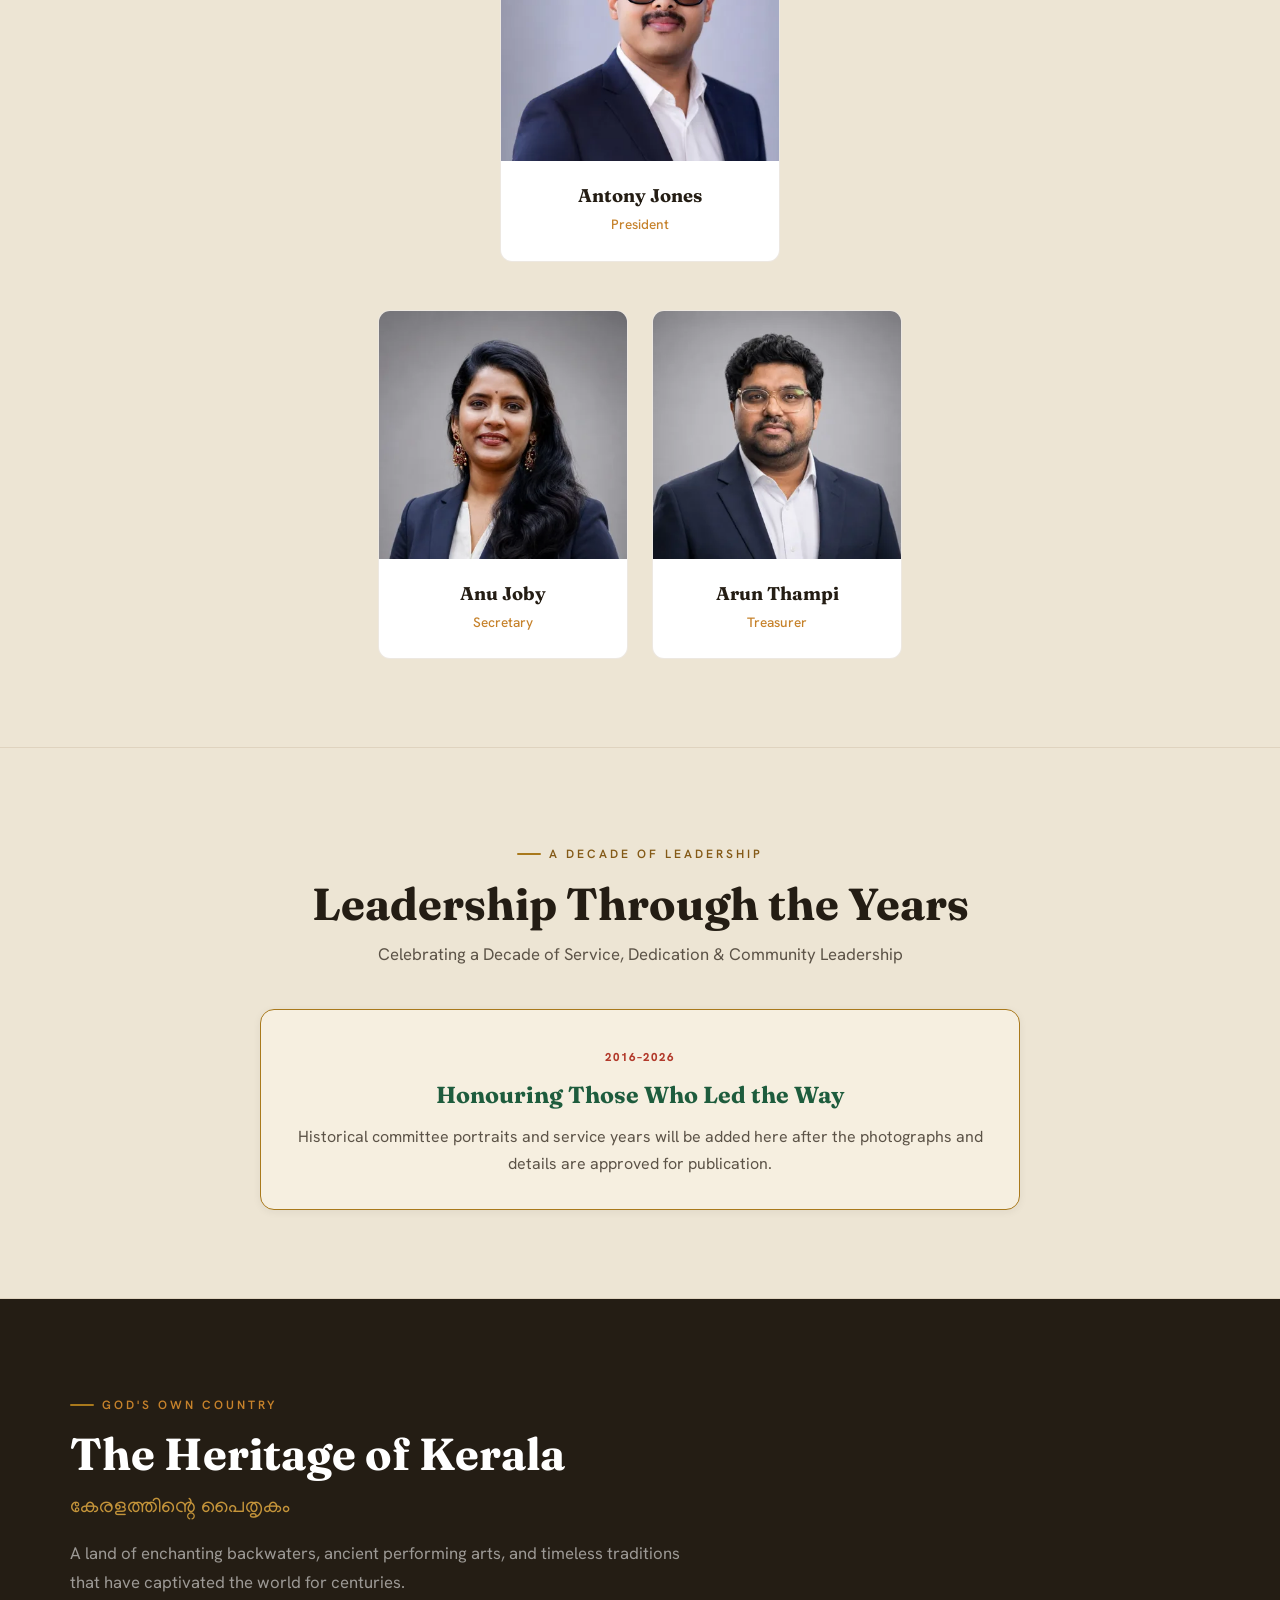
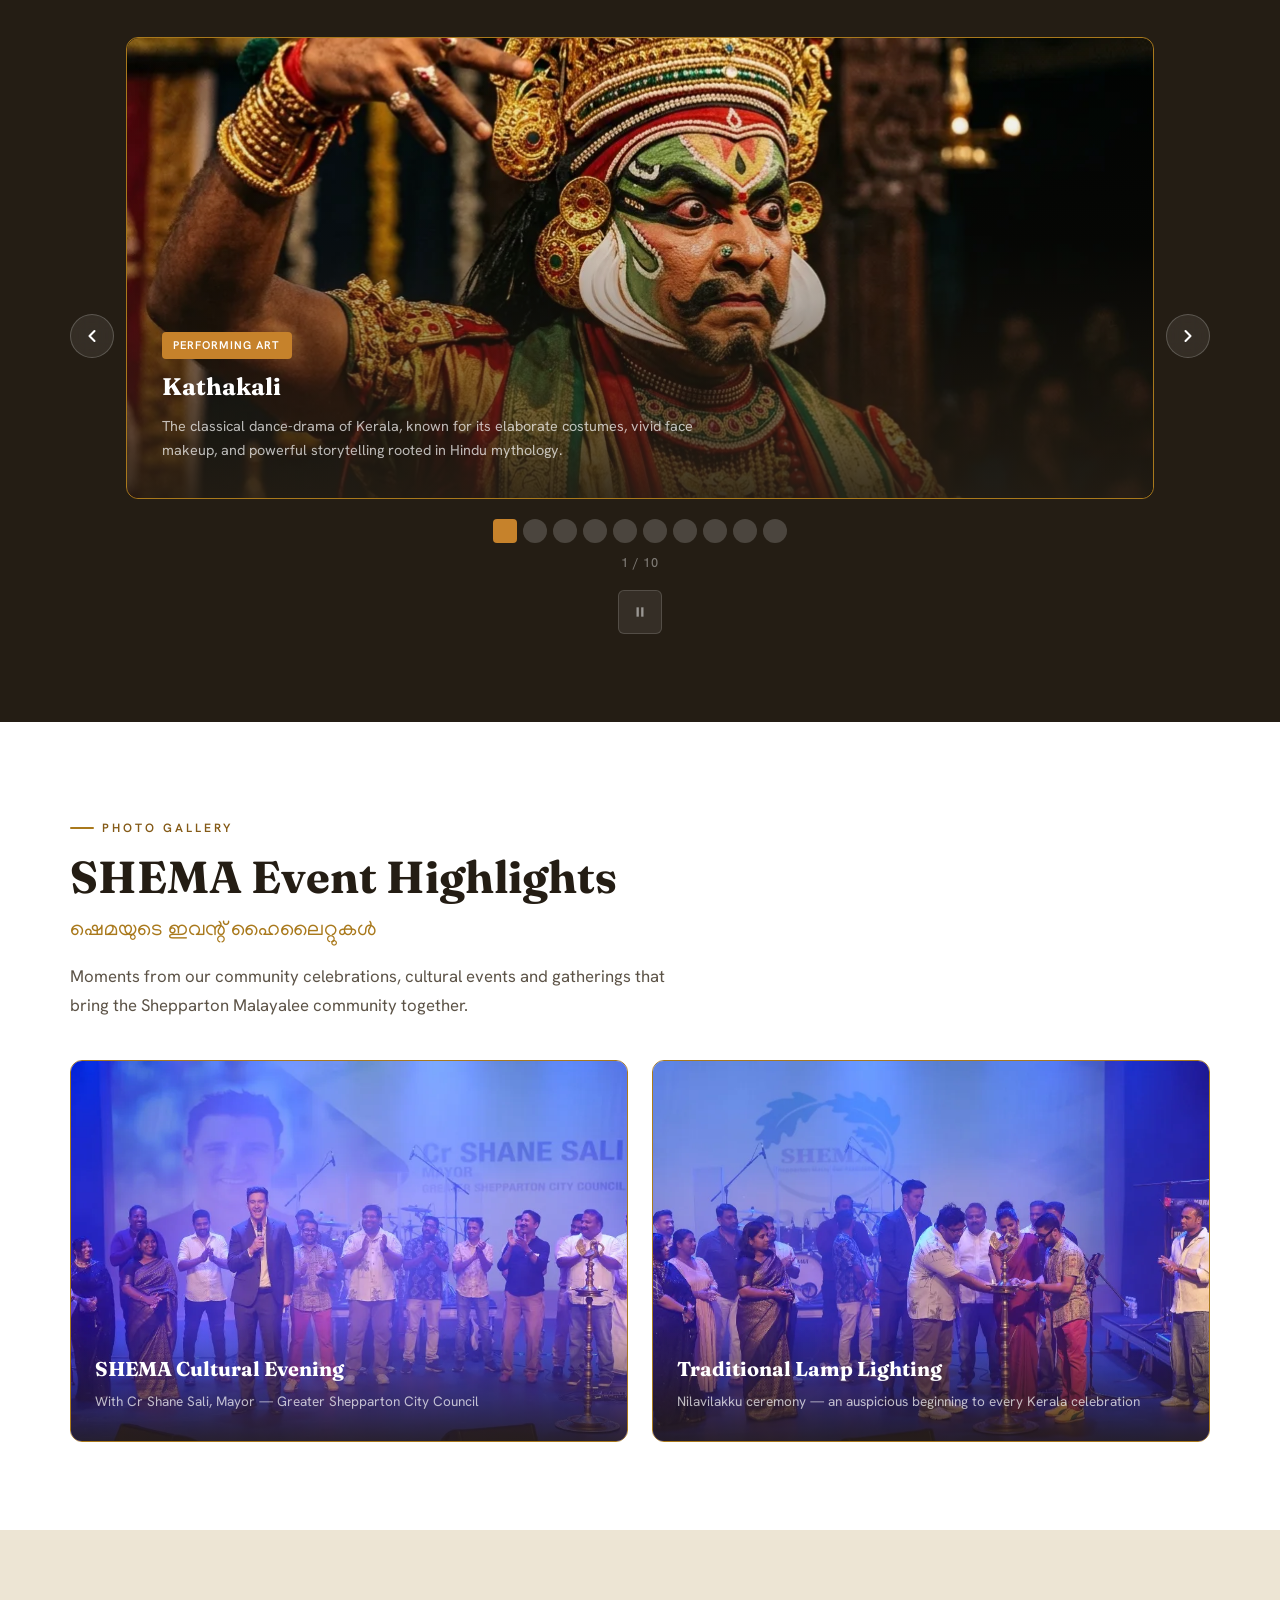
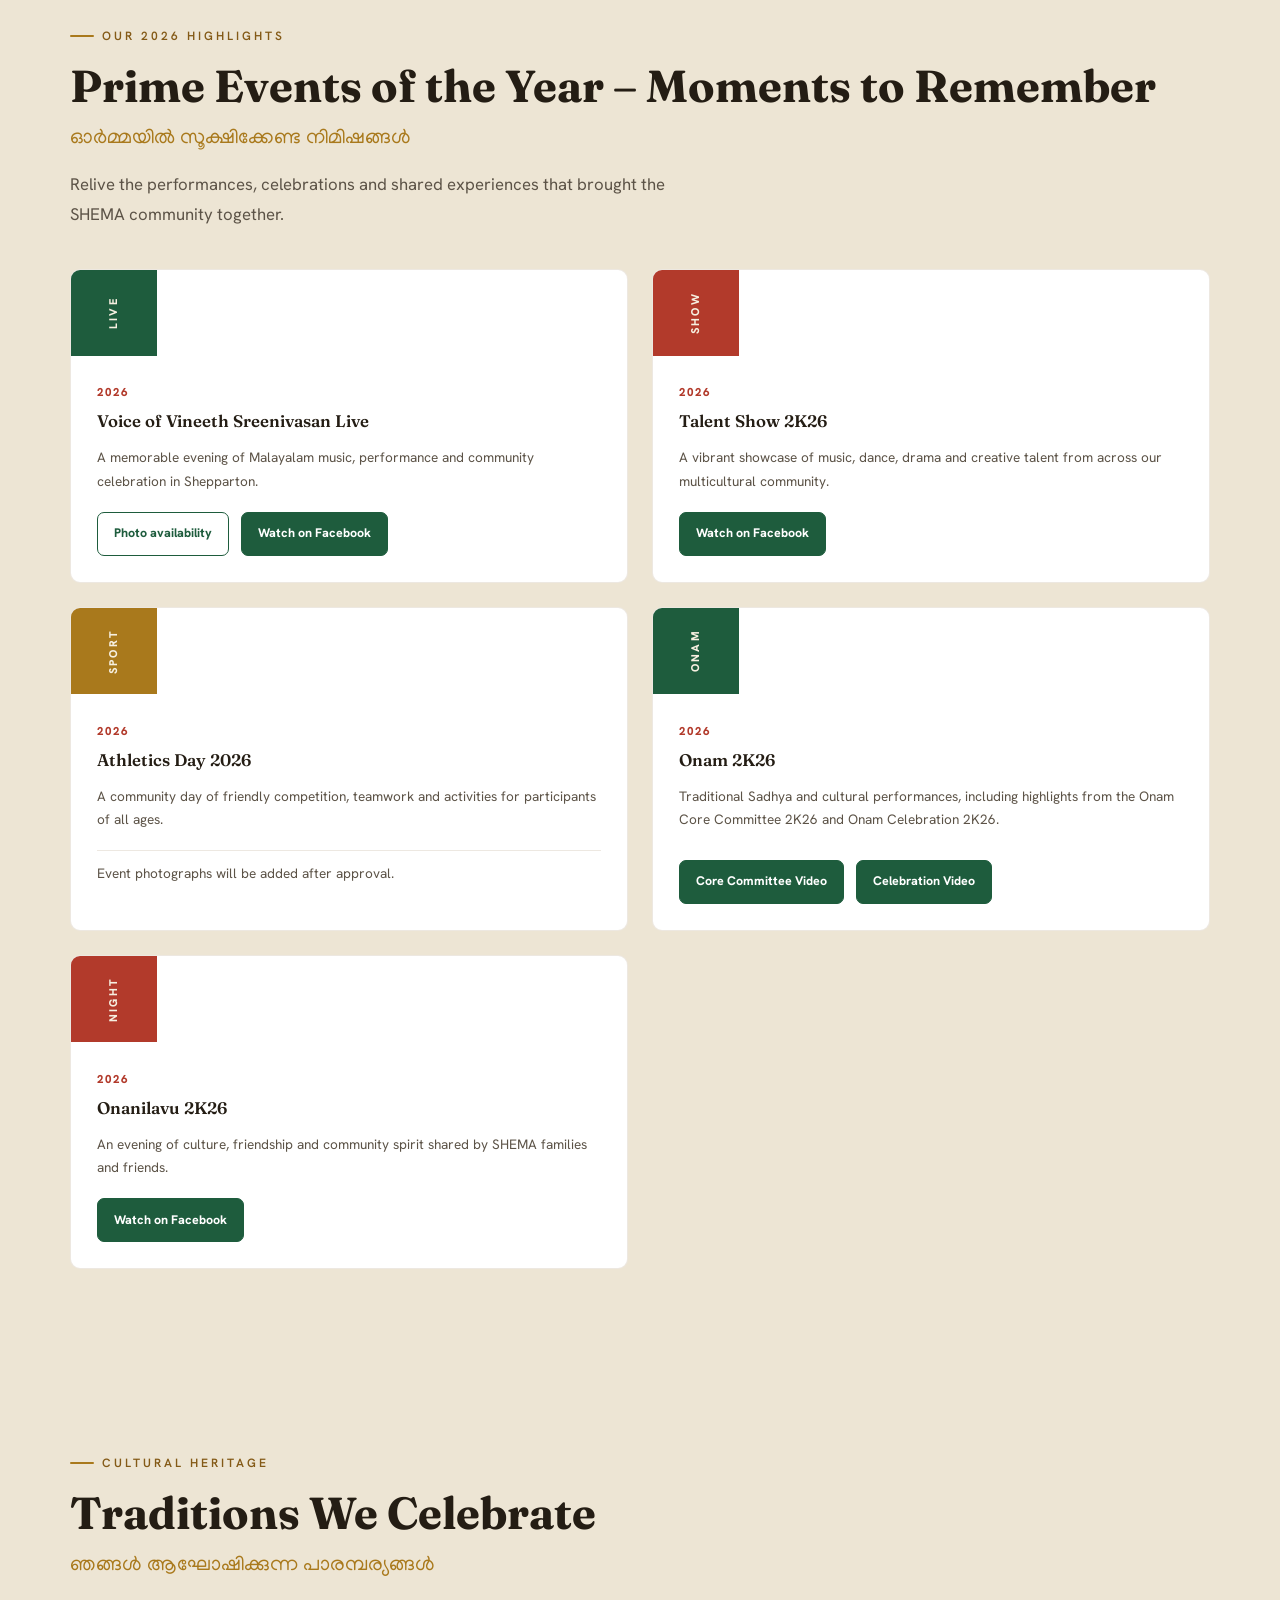
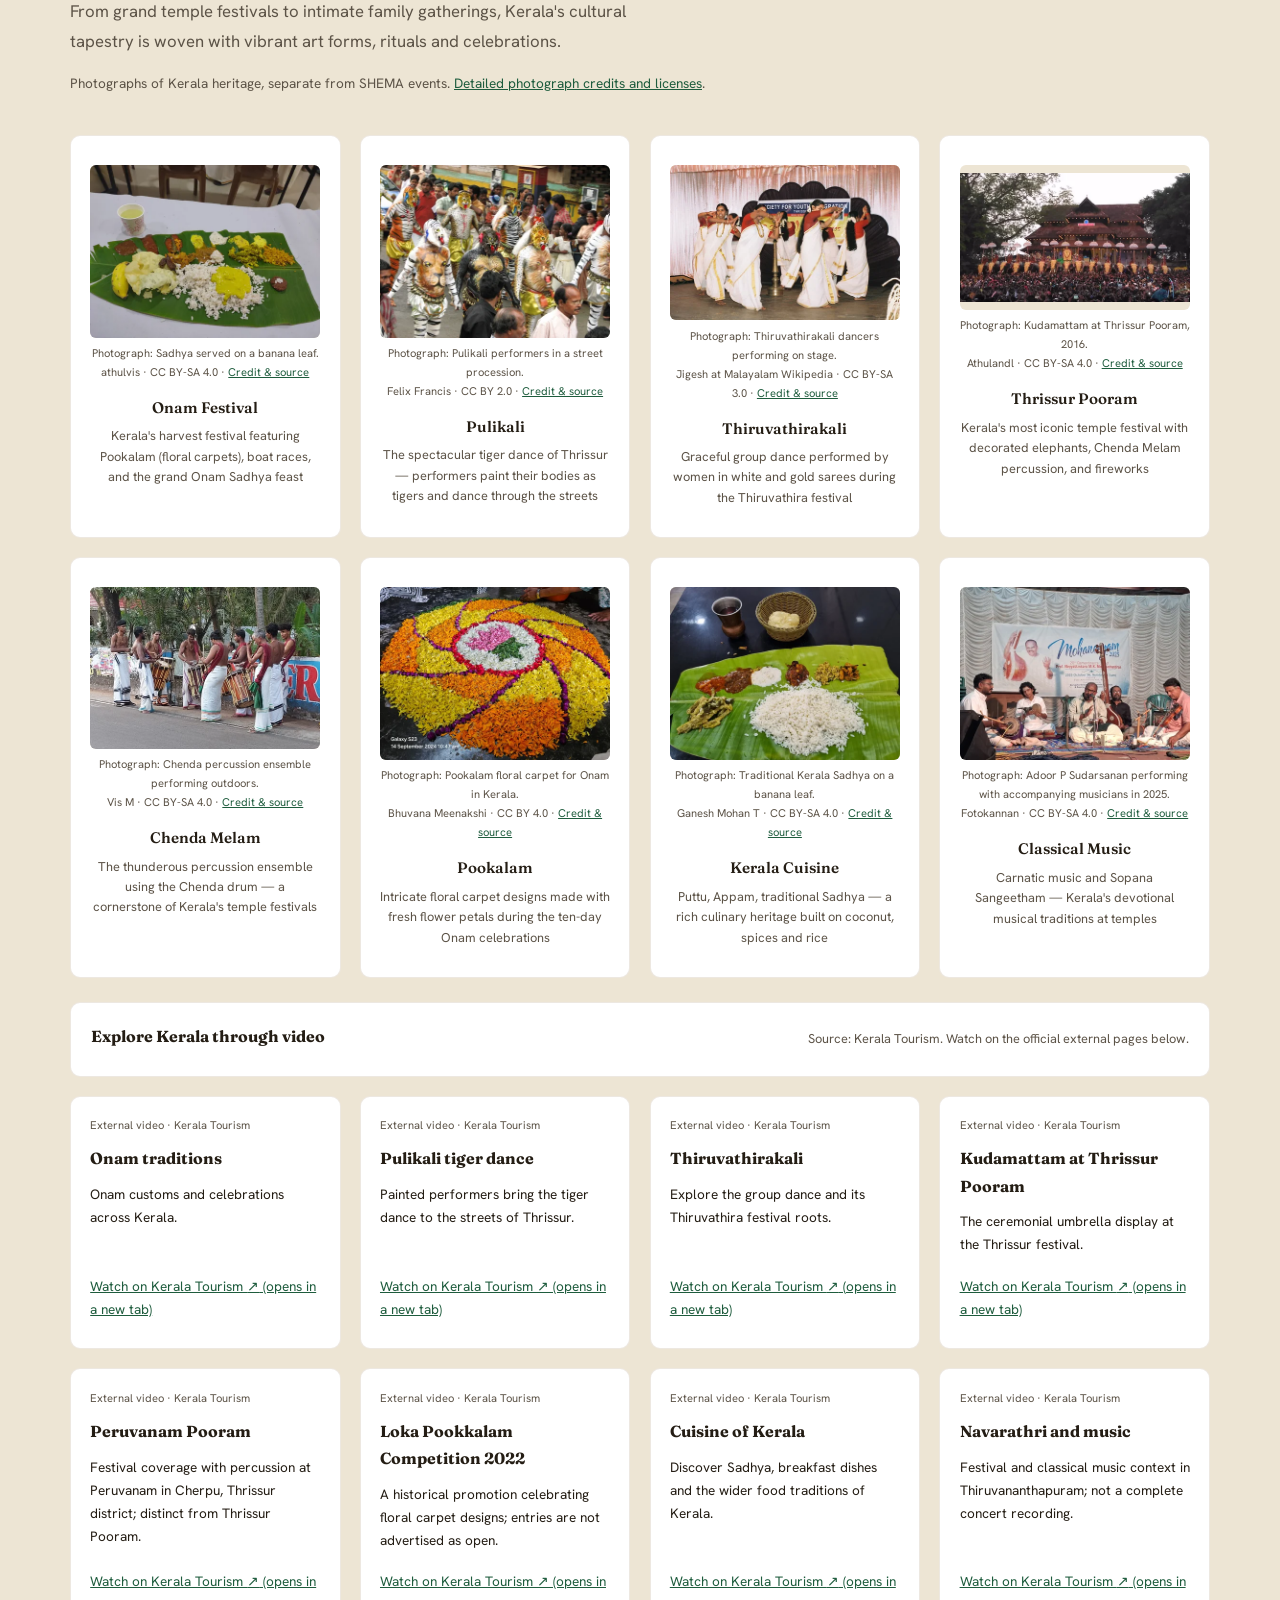
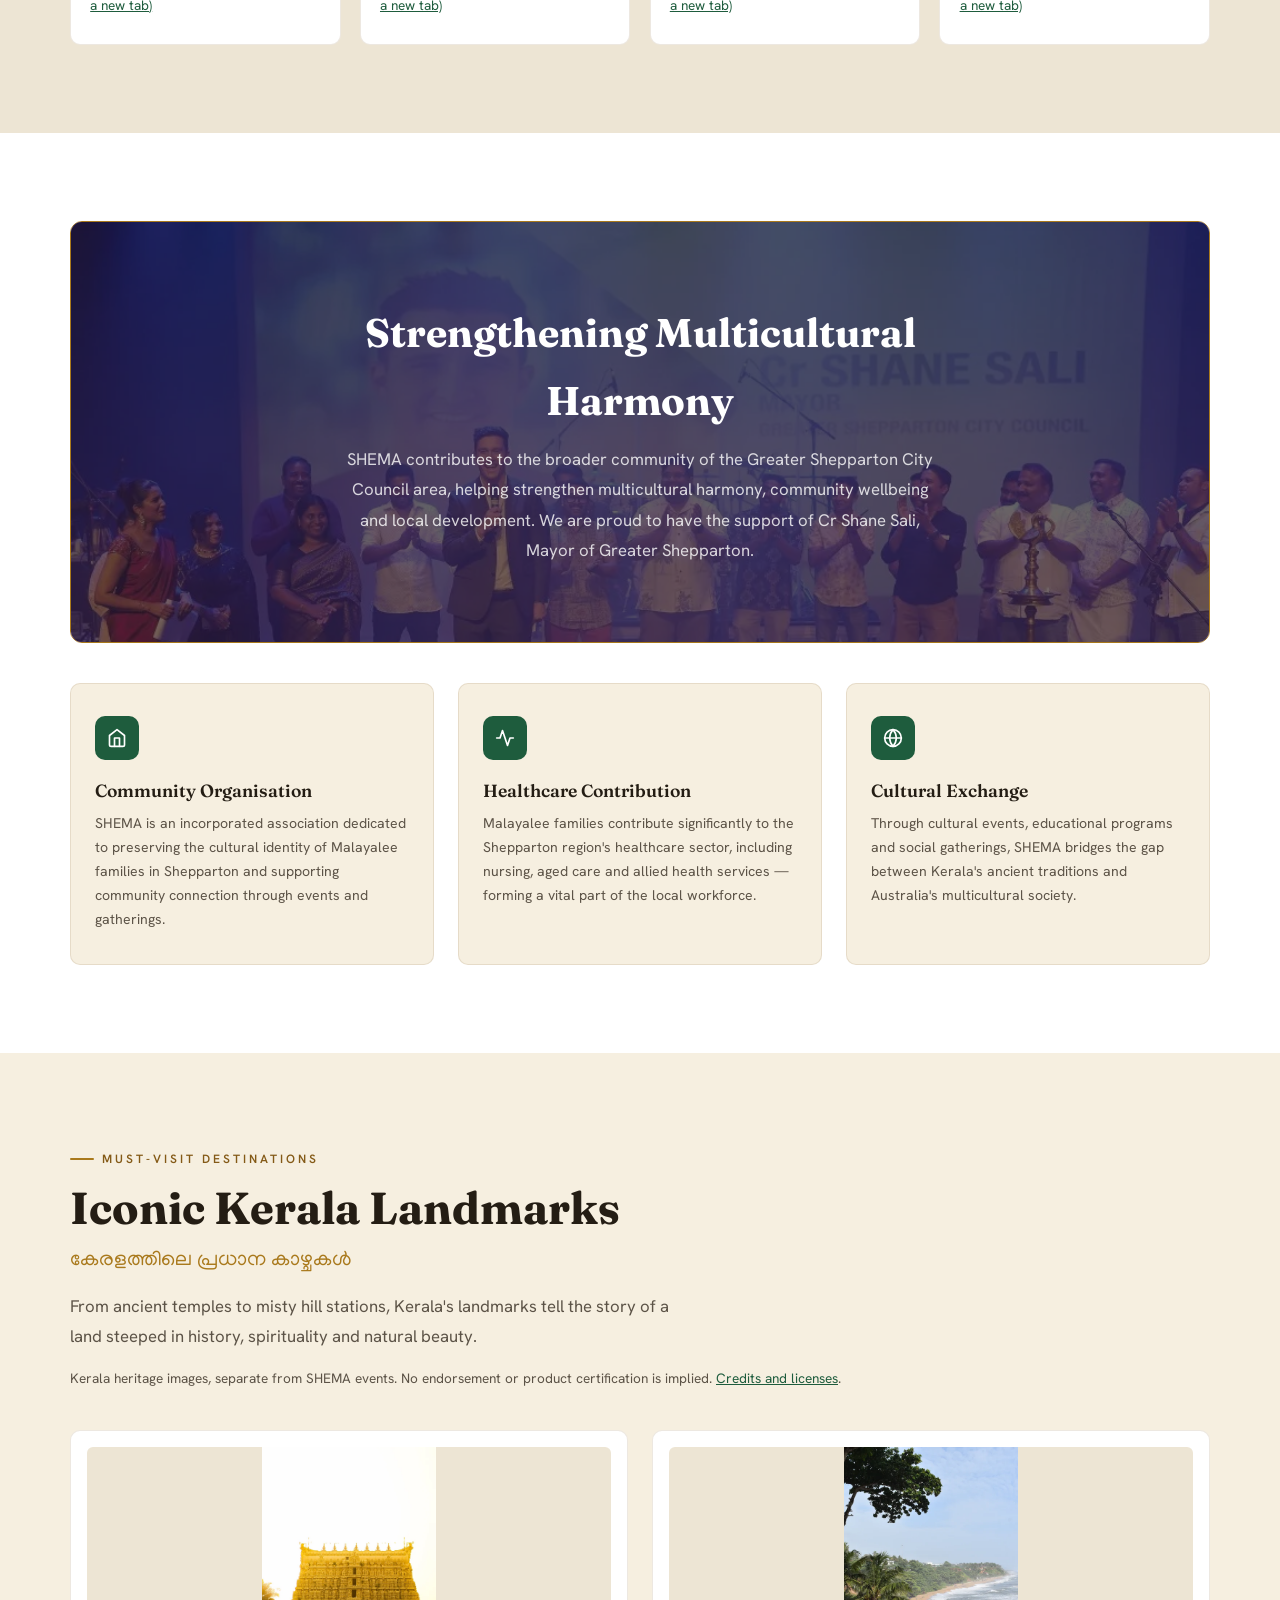
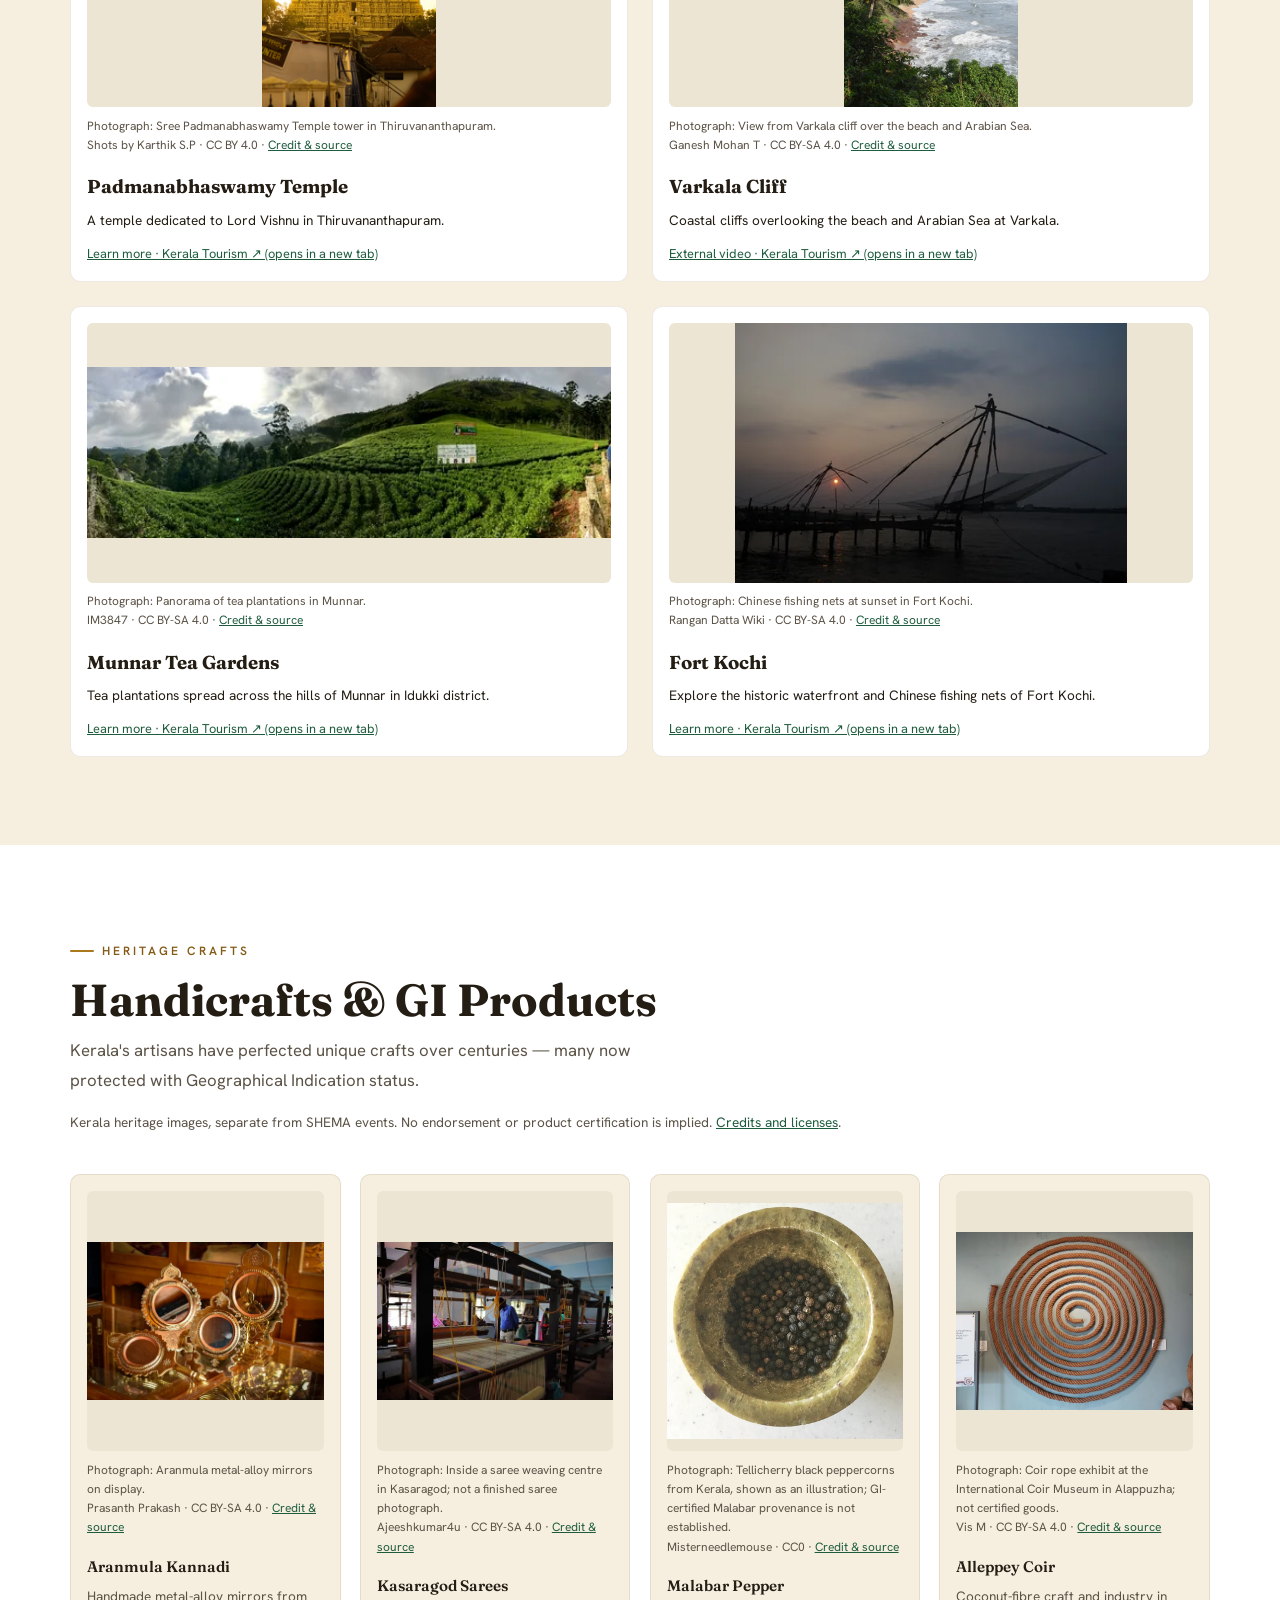
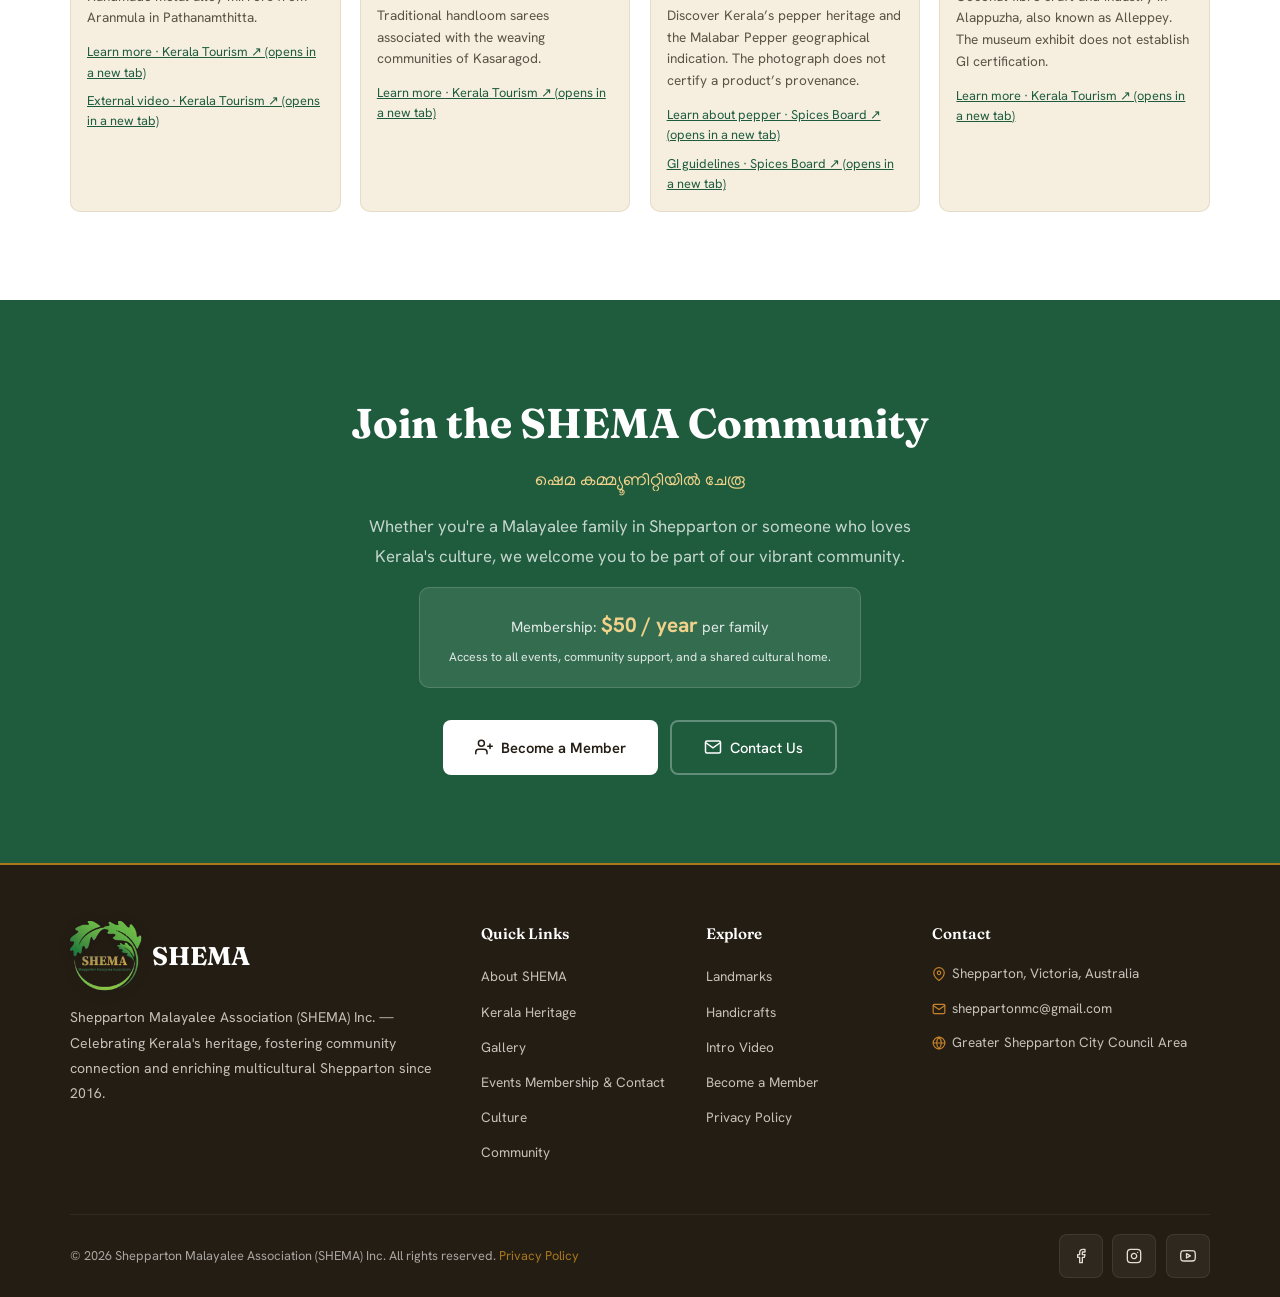
==== commit 34356613: "Complete destination and heritage craft photography with credits" ====
--- a/index.html
+++ b/index.html
@@ -768,45 +768,26 @@
             of a land steeped in history, spirituality and natural beauty.
           </p>
         </div>
-        <div class="landmarks-grid">
-          <div class="landmark-item reveal">
-            <div class="landmark-icon-wrap">
-              <svg viewBox="0 0 24 24" fill="none" stroke="currentColor" stroke-width="2" stroke-linecap="round" stroke-linejoin="round"><path d="M3 9l9-7 9 7v11a2 2 0 0 1-2 2H5a2 2 0 0 1-2-2z"/><polyline points="9 22 9 12 15 12 15 22"/></svg>
-            </div>
-            <div class="landmark-info">
-              <h3>Padmanabhaswamy Temple</h3>
-              <p>One of the richest and most sacred Hindu temples in the world, located in Thiruvananthapuram, dedicated to Lord Vishnu.</p>
-            </div>
-          </div>
-          <div class="landmark-item reveal">
-            <div class="landmark-icon-wrap">
-              <svg viewBox="0 0 24 24" fill="none" stroke="currentColor" stroke-width="2" stroke-linecap="round" stroke-linejoin="round"><path d="M17 21v-2a4 4 0 0 0-4-4H5a4 4 0 0 0-4 4v2"/><circle cx="9" cy="7" r="4"/><path d="M23 21v-2a4 4 0 0 0-3-3.87M16 3.13a4 4 0 0 1 0 7.75"/></svg>
-            </div>
-            <div class="landmark-info">
-              <h3>Varkala Cliff</h3>
-              <p>Dramatic red laterite cliffs overlooking the Arabian Sea — one of Kerala's most spectacular coastal landscapes.</p>
-            </div>
-          </div>
-          <div class="landmark-item reveal">
-            <div class="landmark-icon-wrap">
-              <svg viewBox="0 0 24 24" fill="none" stroke="currentColor" stroke-width="2" stroke-linecap="round" stroke-linejoin="round"><path d="M18 8h1a4 4 0 0 1 0 8h-1"/><path d="M2 8h16v9a4 4 0 0 1-4 4H6a4 4 0 0 1-4-4V8z"/><line x1="6" y1="1" x2="6" y2="4"/><line x1="10" y1="1" x2="10" y2="4"/><line x1="14" y1="1" x2="14" y2="4"/></svg>
-            </div>
-            <div class="landmark-info">
-              <h3>Munnar Tea Gardens</h3>
-              <p>Rolling hills carpeted with emerald tea plantations in the Western Ghats — Kerala's most photographed hill station.</p>
-            </div>
-          </div>
-          <div class="landmark-item reveal">
-            <div class="landmark-icon-wrap">
-              <svg viewBox="0 0 24 24" fill="none" stroke="currentColor" stroke-width="2" stroke-linecap="round" stroke-linejoin="round"><circle cx="12" cy="12" r="10"/><line x1="2" y1="12" x2="22" y2="12"/><path d="M12 2a15.3 15.3 0 0 1 4 10 15.3 15.3 0 0 1-4 10 15.3 15.3 0 0 1-4-10 15.3 15.3 0 0 1 4-10z"/></svg>
-            </div>
-            <div class="landmark-info">
-              <h3>Fort Kochi</h3>
-              <p>A historic port town blending Portuguese, Dutch and British colonial architecture with Chinese fishing nets and spice markets.</p>
-            </div>
-          </div>
-        </div>
-      </div>
+        <p class="culture-media-note">Kerala heritage images, separate from SHEMA events. No endorsement or product certification is implied. <a href="media-credits.html">Credits and licenses</a>.</p>
+<div class="landmarks-grid">
+<div class="landmark-item heritage-media-card reveal" data-media-id="padmanabhaswamy-temple-161693828">
+            <figure class="heritage-photo"><img src="images/destinations-crafts/padmanabhaswamy-temple-161693828-800.webp" srcset="images/destinations-crafts/padmanabhaswamy-temple-161693828-480.webp 480w, images/destinations-crafts/padmanabhaswamy-temple-161693828-800.webp 800w, images/destinations-crafts/padmanabhaswamy-temple-161693828-1024.webp 1024w" sizes="(max-width: 480px) calc(100vw - 4rem), (max-width: 1024px) 42vw, 520px" width="800" height="1200" loading="lazy" alt="Sree Padmanabhaswamy Temple tower in Thiruvananthapuram" />
+            <figcaption>Photograph: Sree Padmanabhaswamy Temple tower in Thiruvananthapuram.<br />Shots by Karthik S.P · CC BY 4.0 · <a href="media-credits.html#padmanabhaswamy-temple-161693828">Credit &amp; source</a></figcaption></figure>
+            <div class="heritage-info"><h3>Padmanabhaswamy Temple</h3><p>A temple dedicated to Lord Vishnu in Thiruvananthapuram.</p><div class="heritage-links"><a href="https://www.keralatourism.org/destination/padmanabha-swamy-temple-thiruvananthapuram/13/" target="_blank" rel="noopener noreferrer">Learn more · Kerala Tourism ↗ (opens in a new tab)</a></div></div></div>
+<div class="landmark-item heritage-media-card reveal" data-media-id="varkala-cliff-121378838">
+            <figure class="heritage-photo"><img src="images/destinations-crafts/varkala-cliff-121378838-800.webp" srcset="images/destinations-crafts/varkala-cliff-121378838-480.webp 480w, images/destinations-crafts/varkala-cliff-121378838-800.webp 800w, images/destinations-crafts/varkala-cliff-121378838-1024.webp 1024w" sizes="(max-width: 480px) calc(100vw - 4rem), (max-width: 1024px) 42vw, 520px" width="800" height="1200" loading="lazy" alt="View from Varkala cliff over the beach and Arabian Sea" />
+            <figcaption>Photograph: View from Varkala cliff over the beach and Arabian Sea.<br />Ganesh Mohan T · CC BY-SA 4.0 · <a href="media-credits.html#varkala-cliff-121378838">Credit &amp; source</a></figcaption></figure>
+            <div class="heritage-info"><h3>Varkala Cliff</h3><p>Coastal cliffs overlooking the beach and Arabian Sea at Varkala.</p><div class="heritage-links"><a href="https://www.keralatourism.org/video-gallery/varkala-beach-kerala/1551/" target="_blank" rel="noopener noreferrer">External video · Kerala Tourism ↗ (opens in a new tab)</a></div></div></div>
+<div class="landmark-item heritage-media-card reveal" data-media-id="munnar-tea-gardens-68764763">
+            <figure class="heritage-photo"><img src="images/destinations-crafts/munnar-tea-gardens-68764763-800.webp" srcset="images/destinations-crafts/munnar-tea-gardens-68764763-480.webp 480w, images/destinations-crafts/munnar-tea-gardens-68764763-800.webp 800w, images/destinations-crafts/munnar-tea-gardens-68764763-1024.webp 1024w" sizes="(max-width: 480px) calc(100vw - 4rem), (max-width: 1024px) 42vw, 520px" width="800" height="259" loading="lazy" alt="Panorama of tea plantations in Munnar" />
+            <figcaption>Photograph: Panorama of tea plantations in Munnar.<br />IM3847 · CC BY-SA 4.0 · <a href="media-credits.html#munnar-tea-gardens-68764763">Credit &amp; source</a></figcaption></figure>
+            <div class="heritage-info"><h3>Munnar Tea Gardens</h3><p>Tea plantations spread across the hills of Munnar in Idukki district.</p><div class="heritage-links"><a href="https://www.keralatourism.org/destination/munnar/202/" target="_blank" rel="noopener noreferrer">Learn more · Kerala Tourism ↗ (opens in a new tab)</a></div></div></div>
+<div class="landmark-item heritage-media-card reveal" data-media-id="fort-kochi-162909249">
+            <figure class="heritage-photo"><img src="images/destinations-crafts/fort-kochi-162909249-800.webp" srcset="images/destinations-crafts/fort-kochi-162909249-480.webp 480w, images/destinations-crafts/fort-kochi-162909249-800.webp 800w, images/destinations-crafts/fort-kochi-162909249-1024.webp 1024w" sizes="(max-width: 480px) calc(100vw - 4rem), (max-width: 1024px) 42vw, 520px" width="800" height="530" loading="lazy" alt="Chinese fishing nets at sunset in Fort Kochi" />
+            <figcaption>Photograph: Chinese fishing nets at sunset in Fort Kochi.<br />Rangan Datta Wiki · CC BY-SA 4.0 · <a href="media-credits.html#fort-kochi-162909249">Credit &amp; source</a></figcaption></figure>
+            <div class="heritage-info"><h3>Fort Kochi</h3><p>Explore the historic waterfront and Chinese fishing nets of Fort Kochi.</p><div class="heritage-links"><a href="https://www.keralatourism.org/destination/fort-kochi/422/" target="_blank" rel="noopener noreferrer">Learn more · Kerala Tourism ↗ (opens in a new tab)</a></div></div></div>
+</div>
+</div>
     </section>
 
     <!-- ========== Handicrafts & GI Products ========== -->
@@ -820,37 +801,26 @@
             protected with Geographical Indication status.
           </p>
         </div>
-        <div class="products-grid">
-          <div class="product-item reveal">
-            <div class="p-icon">
-              <svg viewBox="0 0 24 24" fill="none" stroke="currentColor" stroke-width="2" stroke-linecap="round" stroke-linejoin="round"><circle cx="12" cy="12" r="10"/><circle cx="12" cy="12" r="4"/><line x1="4.93" y1="4.93" x2="9.17" y2="9.17"/><line x1="14.83" y1="14.83" x2="19.07" y2="19.07"/><line x1="14.83" y1="9.17" x2="19.07" y2="4.93"/><line x1="14.83" y1="9.17" x2="18.36" y2="5.64"/><line x1="4.93" y1="19.07" x2="9.17" y2="14.83"/></svg>
-            </div>
-            <h3>Aranmula Kannadi</h3>
-            <p>Legendary metal mirror handcrafted using a secret alloy — a GI-tagged marvel</p>
-          </div>
-          <div class="product-item reveal">
-            <div class="p-icon">
-              <svg viewBox="0 0 24 24" fill="none" stroke="currentColor" stroke-width="2" stroke-linecap="round" stroke-linejoin="round"><path d="M20.38 3.46L16 2 12 5.5 8 2 3.62 3.46a2 2 0 0 0-1.34 2.23l.58 3.47a1 1 0 0 0 .99.84H6l-1 12h14l-1-12h2.15a1 1 0 0 0 .99-.84l.58-3.47a2 2 0 0 0-1.34-2.23z"/></svg>
-            </div>
-            <h3>Kasaragod Sarees</h3>
-            <p>Handwoven silk sarees with distinctive designs from the Kasaragod region</p>
-          </div>
-          <div class="product-item reveal">
-            <div class="p-icon">
-              <svg viewBox="0 0 24 24" fill="none" stroke="currentColor" stroke-width="2" stroke-linecap="round" stroke-linejoin="round"><path d="M12 22s8-4 8-10V5l-8-3-8 3v7c0 6 8 10 8 10z"/></svg>
-            </div>
-            <h3>Malabar Pepper</h3>
-            <p>The "King of Spices" — premium black pepper from Kerala's spice gardens</p>
-          </div>
-          <div class="product-item reveal">
-            <div class="p-icon">
-              <svg viewBox="0 0 24 24" fill="none" stroke="currentColor" stroke-width="2" stroke-linecap="round" stroke-linejoin="round"><path d="M21 16V8a2 2 0 0 0-1-1.73l-7-4a2 2 0 0 0-2 0l-7 4A2 2 0 0 0 3 8v8a2 2 0 0 0 1 1.73l7 4a2 2 0 0 0 2 0l7-4A2 2 0 0 0 21 16z"/></svg>
-            </div>
-            <h3>Alleppey Coir</h3>
-            <p>Eco-friendly coconut fibre products crafted in the backwater region of Alleppey</p>
-          </div>
-        </div>
-      </div>
+        <p class="culture-media-note">Kerala heritage images, separate from SHEMA events. No endorsement or product certification is implied. <a href="media-credits.html">Credits and licenses</a>.</p>
+<div class="products-grid">
+<div class="product-item heritage-media-card reveal" data-media-id="aranmula-kannadi-101277121">
+            <figure class="heritage-photo"><img src="images/destinations-crafts/aranmula-kannadi-101277121-800.webp" srcset="images/destinations-crafts/aranmula-kannadi-101277121-480.webp 480w, images/destinations-crafts/aranmula-kannadi-101277121-800.webp 800w, images/destinations-crafts/aranmula-kannadi-101277121-1024.webp 1024w" sizes="(max-width: 480px) calc(100vw - 4rem), (max-width: 1024px) 42vw, 520px" width="800" height="533" loading="lazy" alt="Aranmula metal-alloy mirrors on display" />
+            <figcaption>Photograph: Aranmula metal-alloy mirrors on display.<br />Prasanth Prakash · CC BY-SA 4.0 · <a href="media-credits.html#aranmula-kannadi-101277121">Credit &amp; source</a></figcaption></figure>
+            <div class="heritage-info"><h3>Aranmula Kannadi</h3><p>Handmade metal-alloy mirrors from Aranmula in Pathanamthitta.</p><div class="heritage-links"><a href="https://www.keralatourism.org/kerala-article/2009/mirror-aranmula/13" target="_blank" rel="noopener noreferrer">Learn more · Kerala Tourism ↗ (opens in a new tab)</a> <a href="https://www.keralatourism.org/video-gallery/aranmula-kannadi-pathanamthitta/1516/" target="_blank" rel="noopener noreferrer">External video · Kerala Tourism ↗ (opens in a new tab)</a></div></div></div>
+<div class="product-item heritage-media-card reveal" data-media-id="kasaragod-sarees-96010319">
+            <figure class="heritage-photo"><img src="images/destinations-crafts/kasaragod-sarees-96010319-800.webp" srcset="images/destinations-crafts/kasaragod-sarees-96010319-480.webp 480w, images/destinations-crafts/kasaragod-sarees-96010319-800.webp 800w, images/destinations-crafts/kasaragod-sarees-96010319-1024.webp 1024w" sizes="(max-width: 480px) calc(100vw - 4rem), (max-width: 1024px) 42vw, 520px" width="800" height="533" loading="lazy" alt="Inside a saree weaving centre in Kasaragod; not a finished saree photograph" />
+            <figcaption>Photograph: Inside a saree weaving centre in Kasaragod; not a finished saree photograph.<br />Ajeeshkumar4u · CC BY-SA 4.0 · <a href="media-credits.html#kasaragod-sarees-96010319">Credit &amp; source</a></figcaption></figure>
+            <div class="heritage-info"><h3>Kasaragod Sarees</h3><p>Traditional handloom sarees associated with the weaving communities of Kasaragod.</p><div class="heritage-links"><a href="https://www.keralatourism.org/destination/udayagiri-kasaragod-saree-unexplored/788/" target="_blank" rel="noopener noreferrer">Learn more · Kerala Tourism ↗ (opens in a new tab)</a></div></div></div>
+<div class="product-item heritage-media-card reveal" data-media-id="malabar-pepper-151971300">
+            <figure class="heritage-photo"><img src="images/destinations-crafts/malabar-pepper-151971300-800.webp" srcset="images/destinations-crafts/malabar-pepper-151971300-480.webp 480w, images/destinations-crafts/malabar-pepper-151971300-800.webp 800w, images/destinations-crafts/malabar-pepper-151971300-1024.webp 1024w" sizes="(max-width: 480px) calc(100vw - 4rem), (max-width: 1024px) 42vw, 520px" width="800" height="800" loading="lazy" alt="Tellicherry black peppercorns from Kerala, shown as an illustration; GI-certified Malabar provenance is not established" />
+            <figcaption>Photograph: Tellicherry black peppercorns from Kerala, shown as an illustration; GI-certified Malabar provenance is not established.<br />Misterneedlemouse · CC0 · <a href="media-credits.html#malabar-pepper-151971300">Credit &amp; source</a></figcaption></figure>
+            <div class="heritage-info"><h3>Malabar Pepper</h3><p>Discover Kerala’s pepper heritage and the Malabar Pepper geographical indication. The photograph does not certify a product’s provenance.</p><div class="heritage-links"><a href="https://www.indianspices.com/spice-catalog/pepper-1.html" target="_blank" rel="noopener noreferrer">Learn about pepper · Spices Board ↗ (opens in a new tab)</a> <a href="https://indianspices.com/sites/default/files/GI_Guidelines_for_release.pdf" target="_blank" rel="noopener noreferrer">GI guidelines · Spices Board ↗ (opens in a new tab)</a></div></div></div>
+<div class="product-item heritage-media-card reveal" data-media-id="alleppey-coir-137695846">
+            <figure class="heritage-photo"><img src="images/destinations-crafts/alleppey-coir-137695846-800.webp" srcset="images/destinations-crafts/alleppey-coir-137695846-480.webp 480w, images/destinations-crafts/alleppey-coir-137695846-800.webp 800w, images/destinations-crafts/alleppey-coir-137695846-1024.webp 1024w" sizes="(max-width: 480px) calc(100vw - 4rem), (max-width: 1024px) 42vw, 520px" width="800" height="600" loading="lazy" alt="Coir rope exhibit at the International Coir Museum in Alappuzha; not certified goods" />
+            <figcaption>Photograph: Coir rope exhibit at the International Coir Museum in Alappuzha; not certified goods.<br />Vis M · CC BY-SA 4.0 · <a href="media-credits.html#alleppey-coir-137695846">Credit &amp; source</a></figcaption></figure>
+            <div class="heritage-info"><h3>Alleppey Coir</h3><p>Coconut-fibre craft and industry in Alappuzha, also known as Alleppey. The museum exhibit does not establish GI certification.</p><div class="heritage-links"><a href="https://www.keralatourism.org/shopping-options/strength-and-skill-coir-manufacturing-alappuzha/37/" target="_blank" rel="noopener noreferrer">Learn more · Kerala Tourism ↗ (opens in a new tab)</a></div></div></div>
+</div>
+</div>
     </section>
 
     <!-- ========== CTA / Join Section ========== -->
--- a/styles.css
+++ b/styles.css
@@ -1224,6 +1224,18 @@
   color: var(--ink-muted);
 }
 
+/* Complete licensed destination and craft images, including portrait subjects. */
+.heritage-media-card { display: flex; flex-direction: column; min-width: 0; padding: 1rem; text-align: left; }
+.heritage-photo { margin: 0; min-width: 0; }
+.heritage-photo img { display: block; width: 100%; height: 260px; object-fit: contain; background: var(--cream-alt); border-radius: 6px; }
+.heritage-photo figcaption { margin-top: .6rem; font-size: .75rem; line-height: 1.6; color: var(--ink-muted); overflow-wrap: anywhere; }
+.heritage-info { padding-top: 1rem; }
+.heritage-info h3 { font-family: var(--ff-display); margin-bottom: .4rem; }
+.heritage-info p { font-size: .85rem; line-height: 1.6; }
+.heritage-links { display: flex; flex-direction: column; gap: .5rem; margin-top: .8rem; }
+.heritage-links a, .heritage-photo a { color: var(--pachai); text-decoration: underline; }
+.heritage-links a { font-size: .8rem; line-height: 1.6; overflow-wrap: anywhere; }
+
 /* ---------- Video Section ---------- */
 .video-section {
   background: var(--ink);
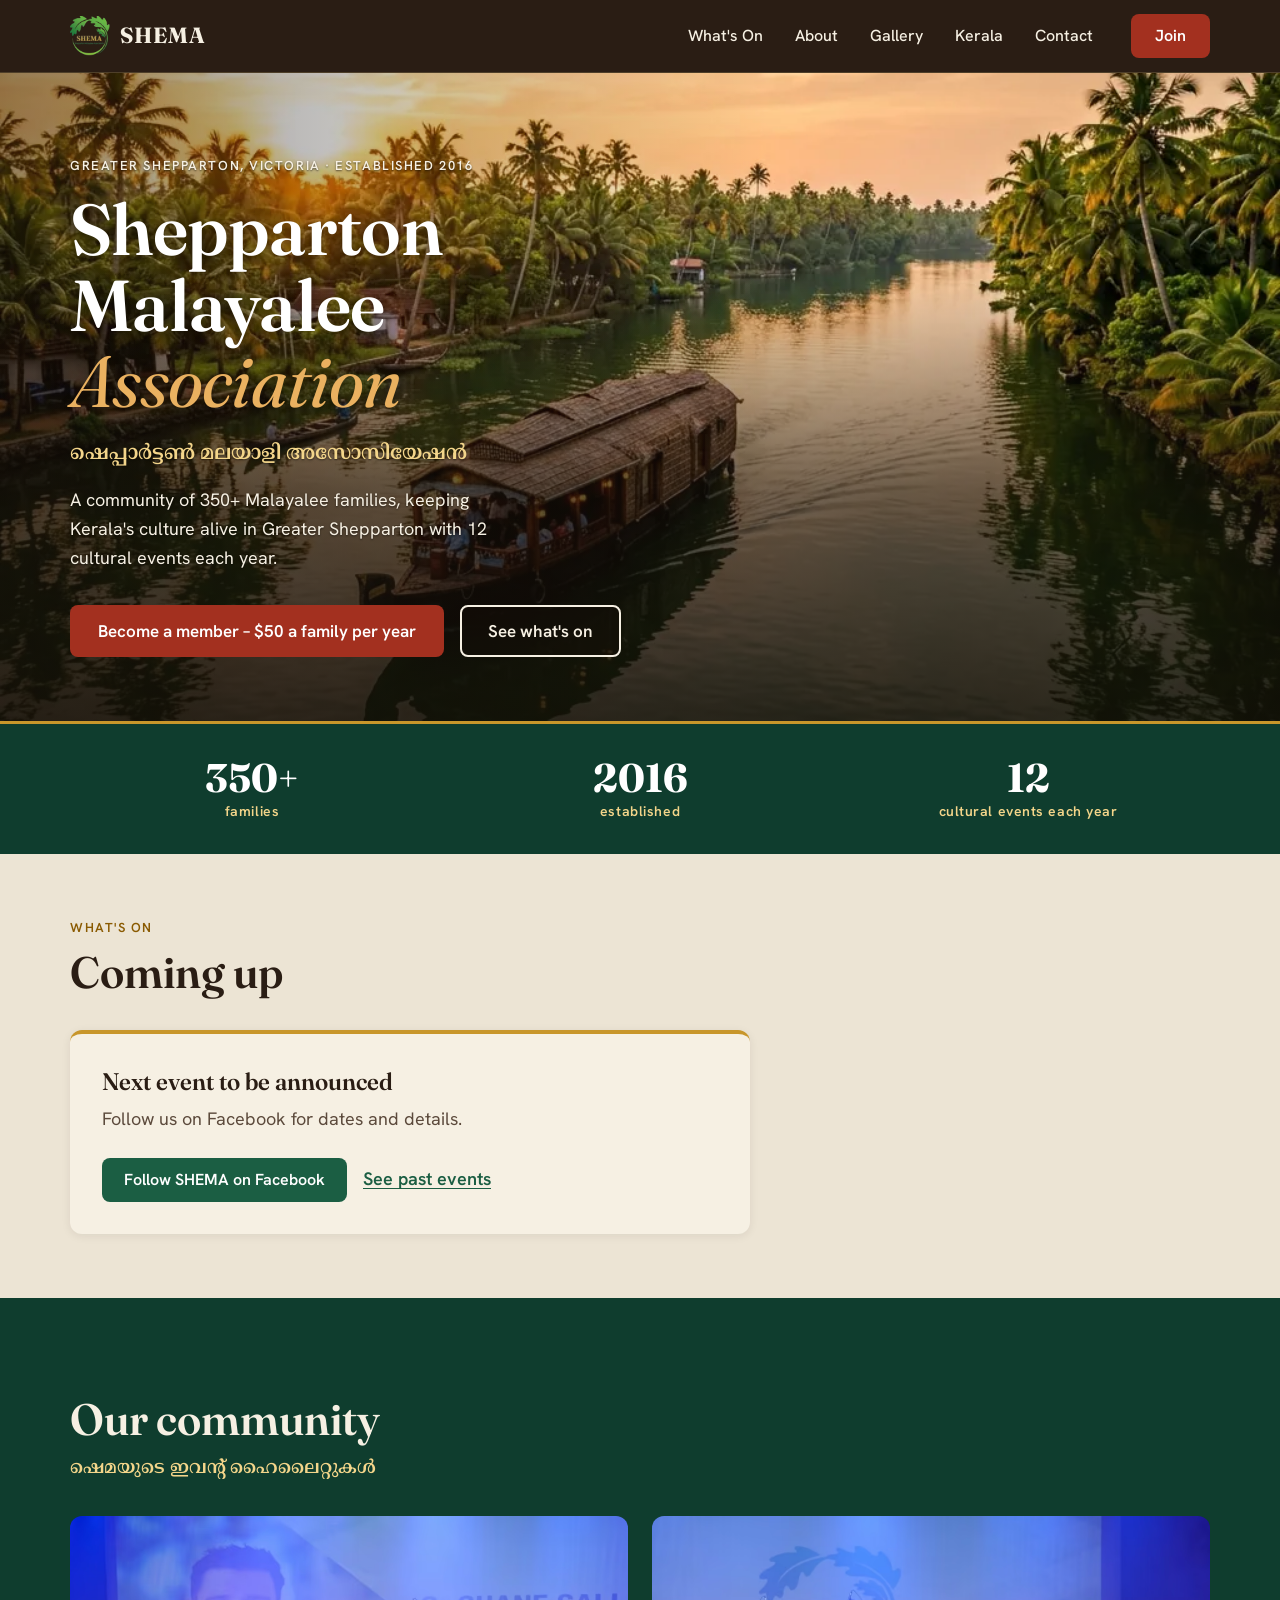
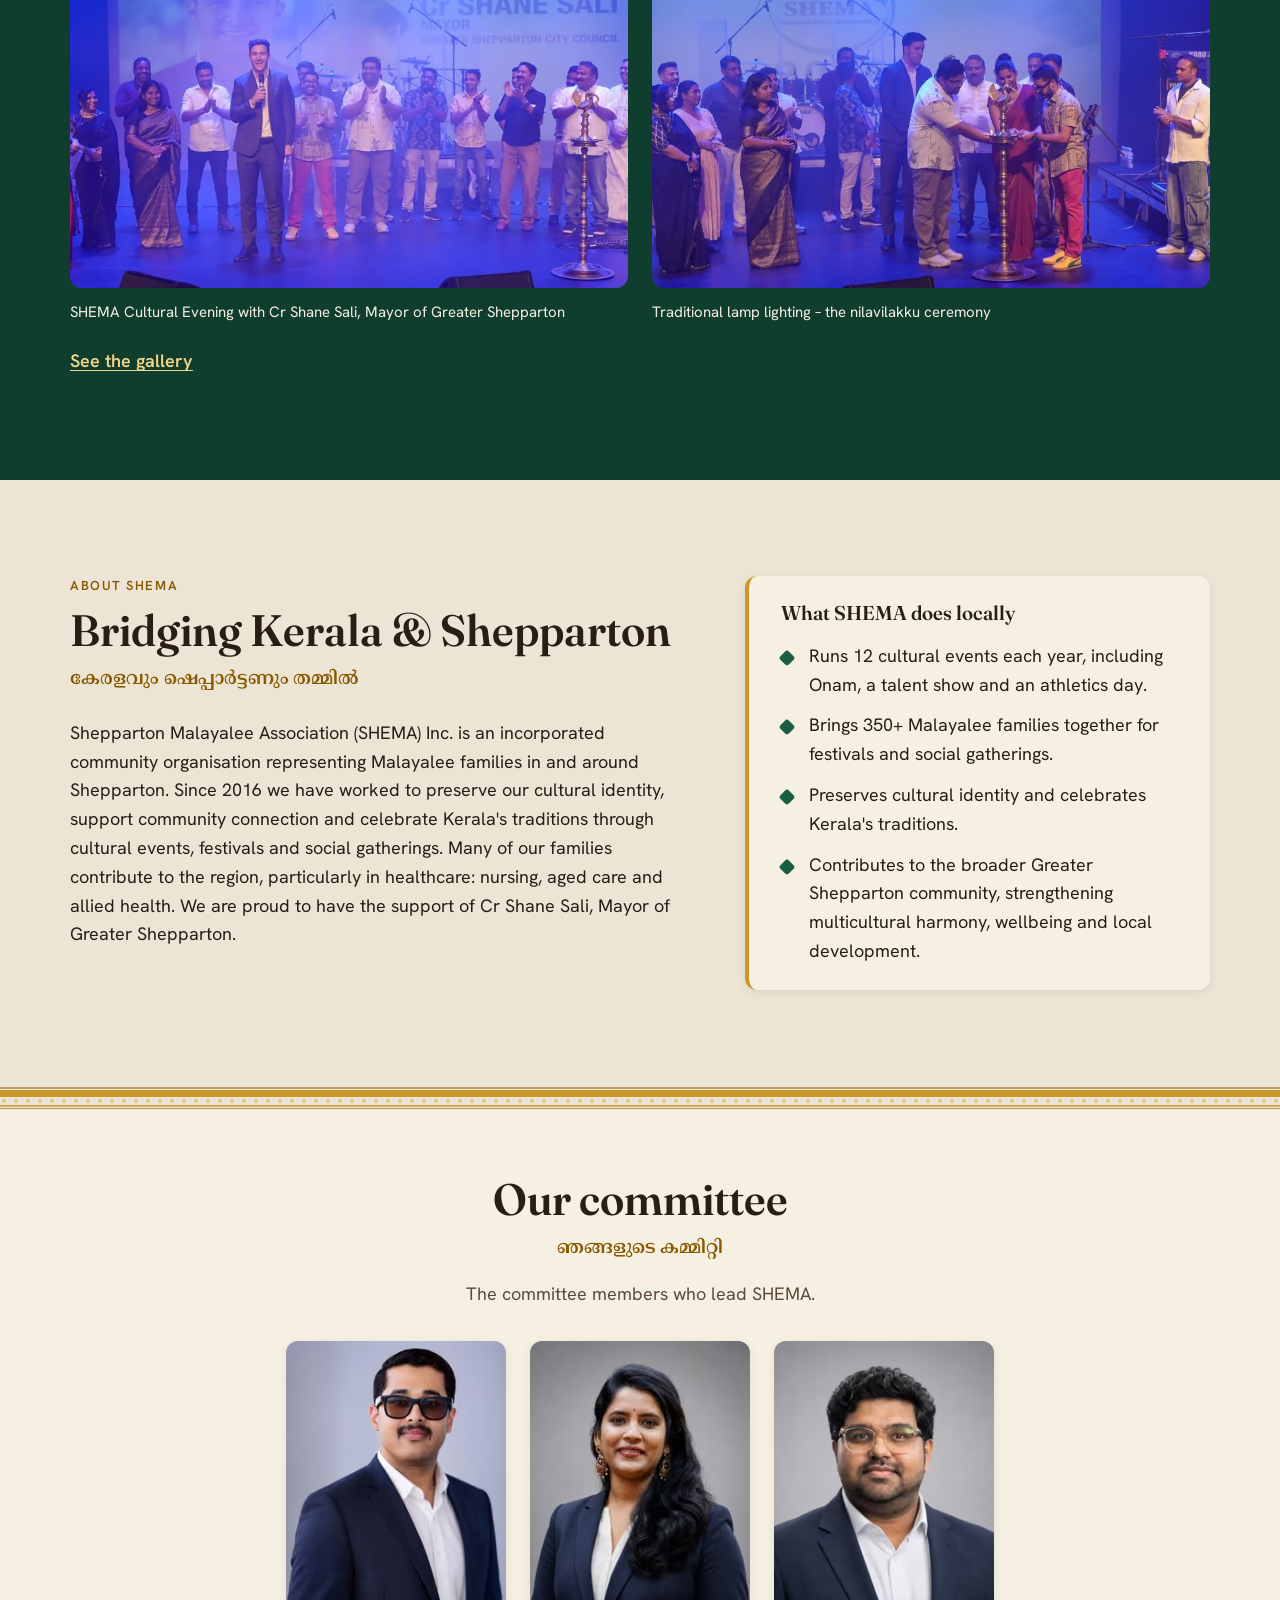
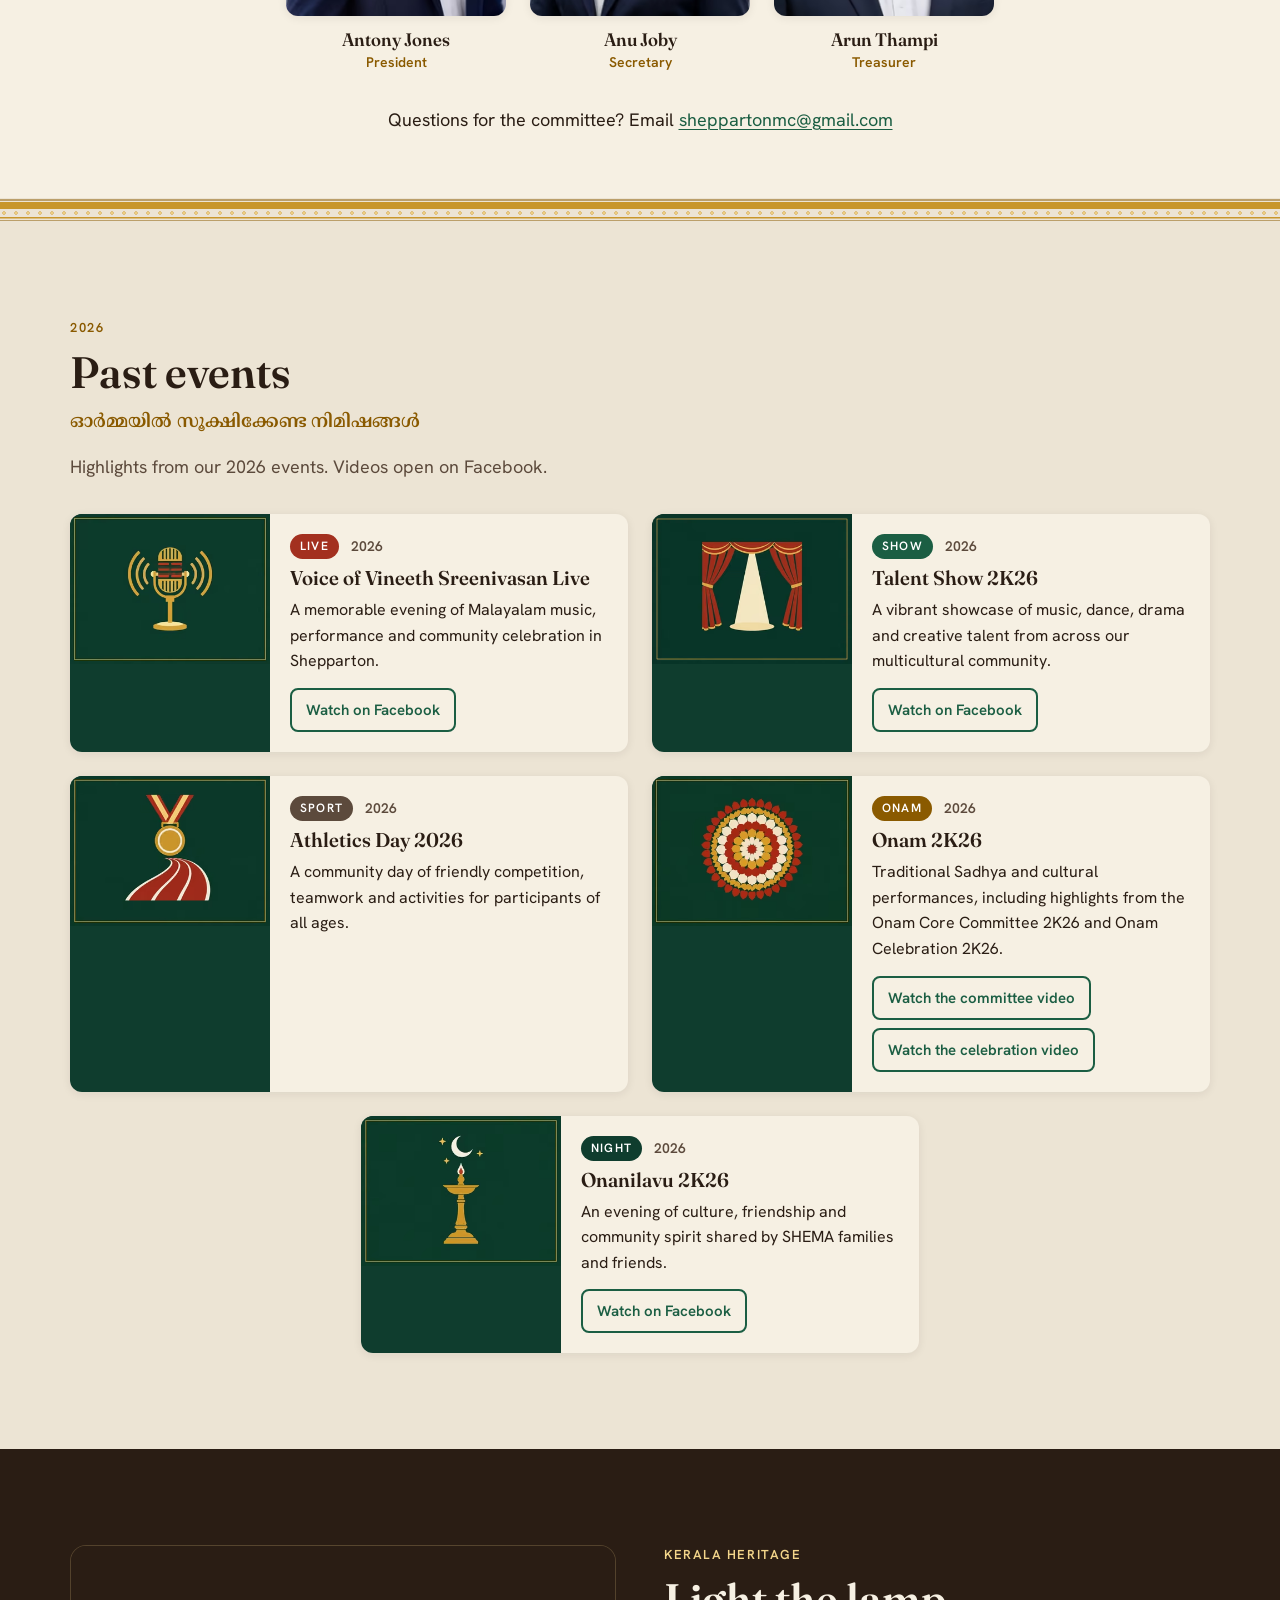
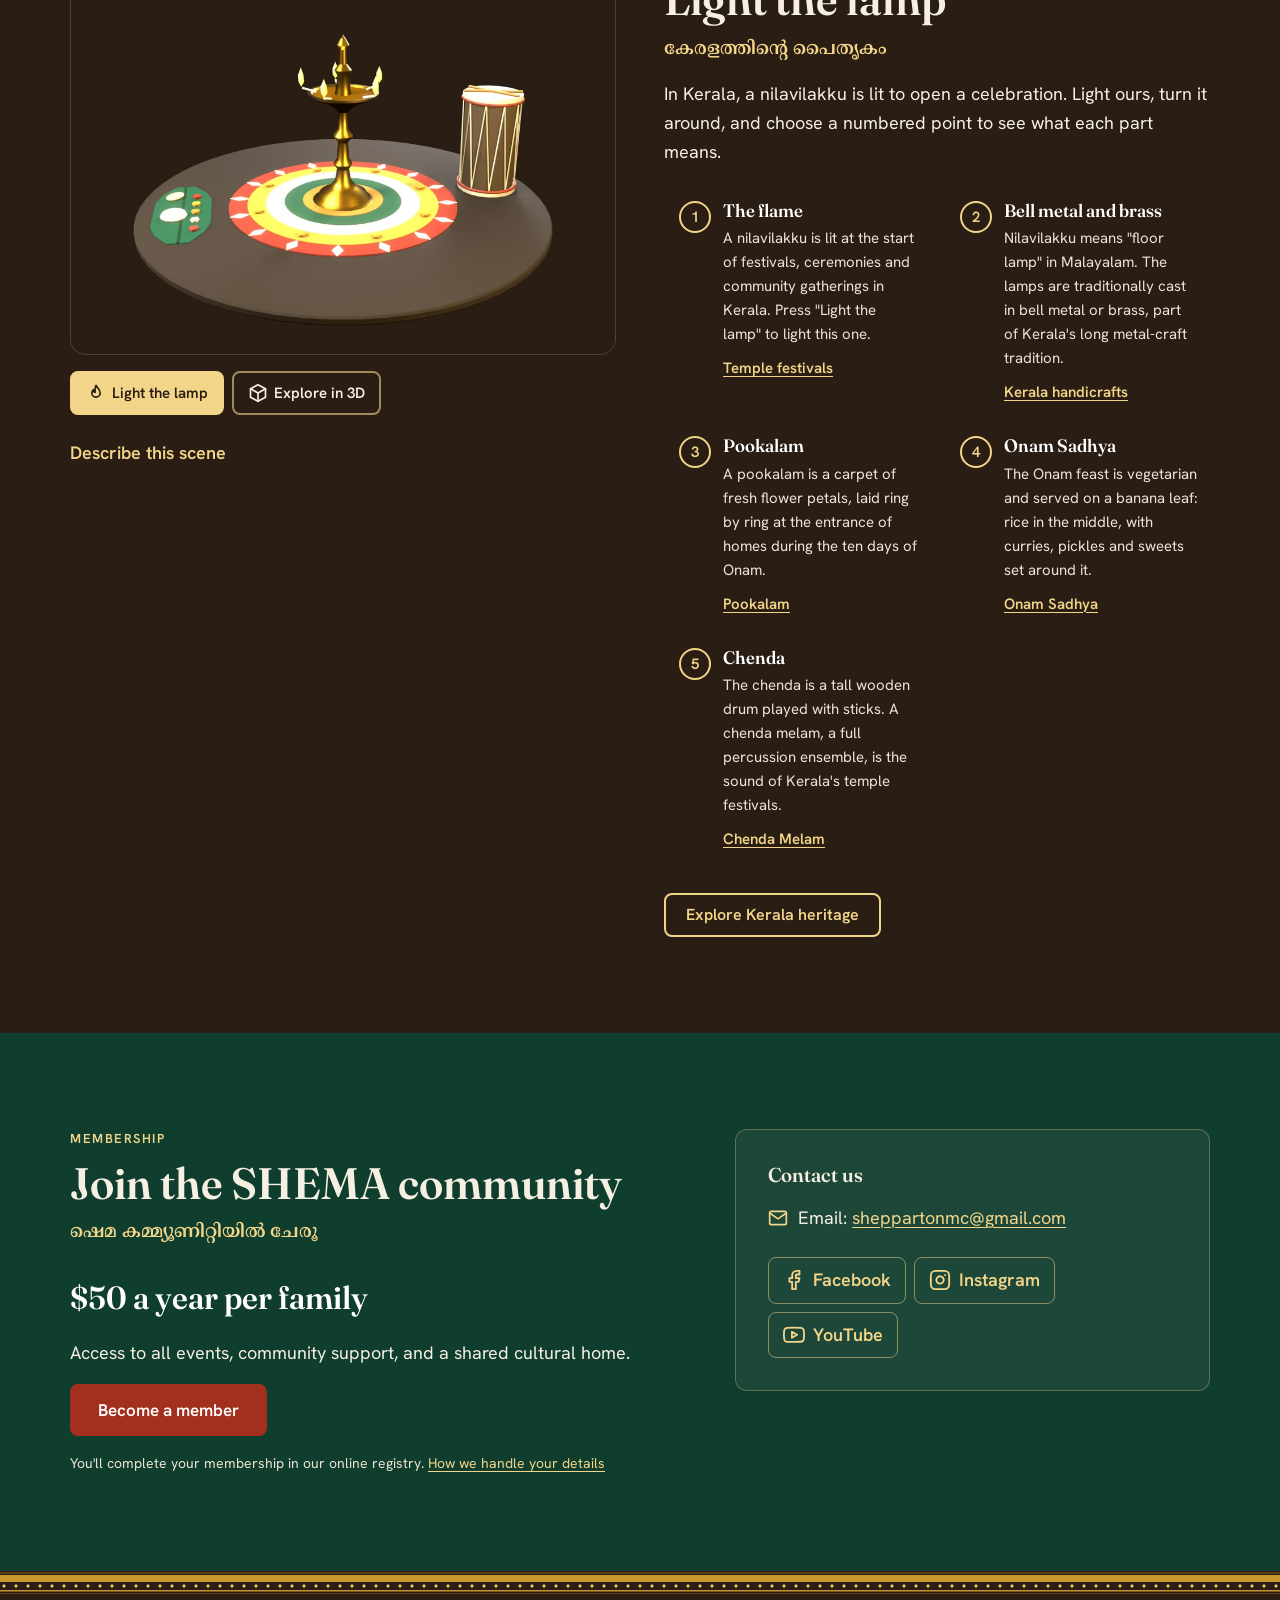
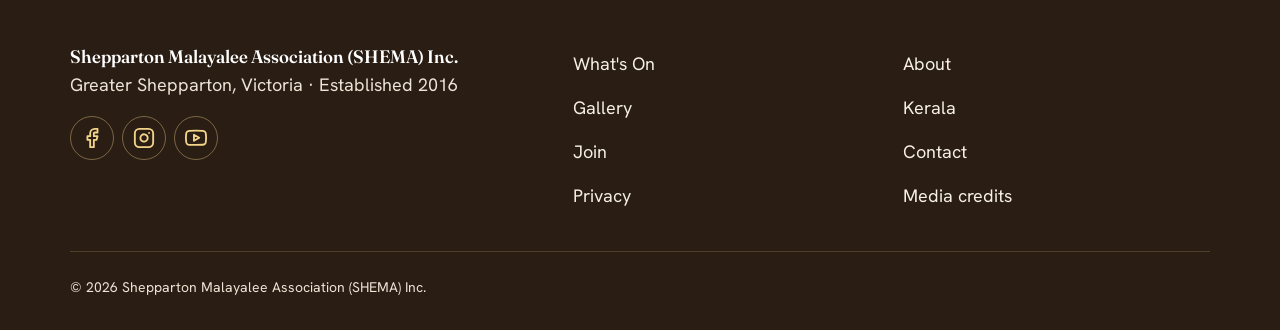
==== commit 162537bf: "feat(site): community-first home page, kerala.html, gallery.html, design tokens, nav of 5 + Join, ha" ====
--- a/index.html
+++ b/index.html
@@ -1,57 +1,43 @@
 <!DOCTYPE html>
-<html lang="en">
+<html lang="en-AU">
 <head>
   <meta charset="UTF-8" />
-  <meta name="viewport" content="width=device-width, initial-scale=1.0" />
-  <title>SHEMA — Shepparton Malayalee Association | Kerala Heritage in Shepparton</title>
-  <meta name="description" content="Shepparton Malayalee Association (SHEMA) — 350+ Malayalee families celebrating Kerala's cultural heritage in Greater Shepparton through Onam, Vishu, and community events since 2016." />
-  <meta name="keywords" content="SHEMA, Shepparton Malayalee Association, Kerala, Malayalee, Shepparton, community, cultural, Onam, Vishu, Kathakali, Theyyam" />
-  <meta name="author" content="SHEMA Inc." />
-
-  <!-- Open Graph -->
-  <meta property="og:title" content="SHEMA — Shepparton Malayalee Association" />
-  <meta property="og:description" content="350+ Malayalee families celebrating Kerala's cultural heritage in Greater Shepparton, Victoria." />
+  <meta name="viewport" content="width=device-width, initial-scale=1" />
+  <title>SHEMA – Shepparton Malayalee Association</title>
+  <meta name="description" content="The Shepparton Malayalee Association (SHEMA) brings together 350+ Malayalee families in Greater Shepparton, Victoria. See what&#x27;s on and join for $50 a year." />
+  <link rel="canonical" href="https://shema.com.au/" />
+  <meta name="theme-color" content="#2a1d14" />
+  <meta property="og:title" content="SHEMA – Shepparton Malayalee Association" />
+  <meta property="og:description" content="350+ Malayalee families in Greater Shepparton, Victoria, sharing Kerala&#x27;s culture through 12 cultural events each year." />
   <meta property="og:type" content="website" />
   <meta property="og:url" content="https://shema.com.au/" />
   <meta property="og:site_name" content="Shepparton Malayalee Association" />
   <meta property="og:locale" content="en_AU" />
-  <meta property="og:image" content="https://shema.com.auimages/optimized/event-mayor-1024.webp" />
-
-  <!-- Twitter Card -->
+  <meta property="og:image" content="https://shema.com.au/assets/og/shema-og.jpg" />
+  <meta property="og:image:width" content="1200" />
+  <meta property="og:image:height" content="630" />
+  <meta property="og:image:alt" content="A brass Kerala lamp on a flower carpet beside the words Shepparton Malayalee Association." />
   <meta name="twitter:card" content="summary_large_image" />
-  <meta name="twitter:title" content="SHEMA — Shepparton Malayalee Association" />
-  <meta name="twitter:description" content="Celebrating Kerala's cultural heritage in Shepparton, Victoria." />
-  <meta name="twitter:image" content="https://shema.com.auimages/optimized/event-mayor-1024.webp" />
-
-  <!-- Canonical -->
-  <link rel="canonical" href="https://shema.com.au/" />
-
-  <!-- Fonts — preconnect + link (not @import) -->
-  <link rel="preconnect" href="https://fonts.googleapis.com" />
-  <link rel="preconnect" href="https://fonts.gstatic.com" crossorigin />
-  <link href="https://fonts.googleapis.com/css2?family=Fraunces:ital,opsz,wght@0,9..144,400;0,9..144,600;0,9..144,700;1,9..144,400&family=Hanken+Grotesk:wght@300;400;500;600&family=Manjari:wght@400;700&display=swap" rel="stylesheet" />
-
-  <!-- Hero preload -->
-  <link rel="preload" as="image"
-        href="images/optimized/kerala-backwaters-1024.webp"
-        imagesrcset="images/optimized/kerala-backwaters-800.webp 800w, images/optimized/kerala-backwaters-1024.webp 1024w"
-        imagesizes="100vw"
-        fetchpriority="high" />
-
-  <link rel="stylesheet" href="styles.css" />
-  <link rel="icon" href="images/shema-logo.png" type="image/png" />
-
-  <!-- Structured Data — Organization -->
+  <link rel="icon" href="/favicon.ico" sizes="any" />
+  <link rel="icon" href="/images/favicon-32.png" type="image/png" sizes="32x32" />
+  <link rel="apple-touch-icon" href="/apple-touch-icon.png" />
+  <link rel="manifest" href="/site.webmanifest" />
+  <link rel="preload" href="/assets/fonts/fraunces-latin.woff2" as="font" type="font/woff2" crossorigin />
+  <link rel="preload" href="/assets/fonts/hanken-grotesk-latin.woff2" as="font" type="font/woff2" crossorigin />
+  <link rel="preload" as="image" href="/images/site/hero-backwaters-1024.webp" imagesrcset="/images/site/hero-backwaters-480.webp 480w, /images/site/hero-backwaters-960.webp 960w, /images/site/hero-backwaters-1024.webp 1024w" imagesizes="100vw" fetchpriority="high" />
+  <script src="/js/events.js" defer></script>
+  <script src="/js/lamp.js" defer></script>
   <script type="application/ld+json">
   {
     "@context": "https://schema.org",
     "@type": "Organization",
-    "name": "Shepparton Malayalee Association (SHEMA)",
+    "name": "Shepparton Malayalee Association (SHEMA) Inc.",
     "alternateName": "SHEMA",
-    "url": "https://shema.com.au",
-    "logo": "https://shema.com.au/images/shema-logo.png",
+    "url": "https://shema.com.au/",
+    "logo": "https://shema.com.au/images/icon-512.png",
     "email": "sheppartonmc@gmail.com",
-    "areaServed": "Greater Shepparton",
+    "foundingDate": "2016",
+    "areaServed": "Greater Shepparton, Victoria, Australia",
     "sameAs": [
       "https://www.facebook.com/sheppartonmc",
       "https://www.instagram.com/shema_shepparton/",
@@ -59,888 +45,346 @@
     ]
   }
   </script>
-
-
+  <link rel="stylesheet" href="/styles.css" />
+  <script src="/script.js" defer></script>
 </head>
-<body>
-
-  <!-- Skip to content (a11y) -->
-  <a href="#main" class="skip-link">Skip to content</a>
-
-  <!-- ========== Navigation ========== -->
-  <header>
-    <nav class="navbar" id="navbar">
+<body data-page="home">
+  <a class="skip-link" href="#main">Skip to main content</a>
+  <header class="site-header" id="top">
+    <div class="container header-inner">
+      <a class="brand" href="#top" aria-label="SHEMA home">
+        <img src="/images/optimized/shema-logo-120.webp" width="40" height="39" alt="" />
+        <span class="brand-name">SHEMA</span>
+      </a>
+      <nav class="site-nav" aria-label="Main">
+        <button class="nav-toggle" id="navToggle" type="button" aria-expanded="false" aria-controls="navLinks" aria-label="Menu">
+          <span class="nav-toggle-bars" aria-hidden="true"></span>
+        </button>
+        <ul class="nav-links" id="navLinks">
+          <li><a href="#events">What's On</a></li>
+          <li><a href="#about">About</a></li>
+          <li><a href="/gallery.html">Gallery</a></li>
+          <li><a href="/kerala.html">Kerala</a></li>
+          <li><a href="#contact">Contact</a></li>
+        </ul>
+      </nav>
+      <a class="btn btn--join header-join" href="#join">Join</a>
+    </div>
+  </header>
+
+  <main id="main" tabindex="-1">
+
+    <section class="hero" aria-labelledby="hero-title">
+      <img class="hero-img" src="/images/site/hero-backwaters-1024.webp" srcset="/images/site/hero-backwaters-480.webp 480w, /images/site/hero-backwaters-960.webp 960w, /images/site/hero-backwaters-1024.webp 1024w" sizes="100vw" width="1024" height="640" alt="" fetchpriority="high" loading="eager" decoding="async" />
+      <div class="hero-scrim" aria-hidden="true"></div>
+      <div class="container hero-content">
+        <p class="hero-kicker">Greater Shepparton, Victoria · Established 2016</p>
+        <h1 id="hero-title">Shepparton Malayalee <em>Association</em></h1>
+        <p class="ml hero-ml" lang="ml">ഷെപ്പാർട്ടൺ മലയാളി അസോസിയേഷൻ</p>
+        <p class="hero-intro">A community of 350+ Malayalee families, keeping Kerala's culture alive in Greater Shepparton with 12 cultural events each year.</p>
+        <div class="hero-actions">
+          <a class="btn btn--join btn--lg" href="#join">Become a member – $50 a family per year</a>
+          <a class="btn btn--cream-outline btn--lg" href="#events">See what's on</a>
+        </div>
+      </div>
+    </section>
+
+    <section class="stats section--green" aria-label="SHEMA in numbers">
+      <ul class="container stats-list">
+        <li><strong>350+</strong> <span>families</span></li>
+        <li><strong>2016</strong> <span>established</span></li>
+        <li><strong>12</strong> <span>cultural events each year</span></li>
+      </ul>
+    </section>
+
+    <section class="section section--cream coming-up" id="events" aria-labelledby="events-title">
       <div class="container">
-        <a href="#hero" class="nav-logo">
-          <img src="images/optimized/shema-logo-184.webp"
-               srcset="images/optimized/shema-logo-184.webp 1x, images/optimized/shema-logo-368.webp 2x"
-               alt="SHEMA Logo" class="logo-img" width="72" height="72" />
-          SHEMA
-        </a>
-        <div class="nav-links" id="navLinks">
-          <a href="#about">About</a>
-          <a href="#committee">Committee</a>
-          <a href="#kerala">Kerala</a>
-          <a href="#highlights">Gallery</a>
-          <a href="#events">Events</a>
-          <a href="#contact">Membership &amp; Contact</a>
-          <a href="#culture">Culture</a>
-          <a href="#community">Community</a>
-          <a href="#landmarks">Landmarks</a>
-          <a href="https://smaregistry.vercel.app/" class="nav-cta" target="_blank" rel="noopener noreferrer nofollow">Become a Member</a>
-          <div class="nav-socials-header">
-            <a href="https://www.facebook.com/sheppartonmc" target="_blank" rel="noopener noreferrer" aria-label="Facebook">
-              <svg viewBox="0 0 24 24" fill="none" stroke="currentColor" stroke-width="2" stroke-linecap="round" stroke-linejoin="round"><path d="M18 2h-3a5 5 0 0 0-5 5v3H7v4h3v8h4v-8h3l1-4h-4V7a1 1 0 0 1 1-1h3z"/></svg>
-            </a>
-            <a href="https://www.instagram.com/shema_shepparton/" target="_blank" rel="noopener noreferrer" aria-label="Instagram">
-              <svg viewBox="0 0 24 24" fill="none" stroke="currentColor" stroke-width="2" stroke-linecap="round" stroke-linejoin="round"><rect x="2" y="2" width="20" height="20" rx="5" ry="5"/><path d="M16 11.37A4 4 0 1 1 12.63 8 4 4 0 0 1 16 11.37z"/><line x1="17.5" y1="6.5" x2="17.51" y2="6.5"/></svg>
-            </a>
-          </div>
-        </div>
-        <button class="nav-toggle" id="navToggle" aria-controls="navLinks" aria-label="Toggle navigation" aria-expanded="false">
-          <span></span><span></span><span></span>
-        </button>
-      </div>
-    </nav>
-  </header>
-
-  <!-- ========== Main Content ========== -->
-  <main id="main" tabindex="-1">
-
-    <!-- ========== Hero Section ========== -->
-    <section class="hero" id="hero">
-      <div class="hero-bg">
-        <img src="images/optimized/kerala-backwaters-1024.webp"
-             srcset="images/optimized/kerala-backwaters-800.webp 800w, images/optimized/kerala-backwaters-1024.webp 1024w"
-             sizes="100vw"
-             alt="Kerala Backwaters — lush green waterways"
-             width="1200" height="800"
-             fetchpriority="high" loading="eager" />
-      </div>
-      <div class="hero-overlay"></div>
+        <p class="kicker">What's on</p>
+        <h2 id="events-title">Coming up</h2>
+        <div class="upcoming-list" id="upcomingList">
+          <article class="honest-card">
+            <h3>Next event to be announced</h3>
+            <p>Follow us on Facebook for dates and details.</p>
+            <p class="honest-actions"><a class="btn btn--green" href="https://www.facebook.com/sheppartonmc" target="_blank" rel="noopener noreferrer">Follow SHEMA on Facebook<span class="visually-hidden"> (opens in a new tab)</span></a> <a class="text-link" href="#past-events">See past events</a></p>
+          </article>
+        </div>
+      </div>
+    </section>
+
+    <section class="section section--green photo-band" id="photos" aria-labelledby="photos-title">
       <div class="container">
-        <div class="hero-content">
-          <div class="hero-badge">
-            <span class="dot"></span>
-            Shepparton &bull; Victoria &bull; Australia
-          </div>
-          <h1>Shepparton Malayalee <em>Association</em></h1>
-          <p class="hero-ml">ഷെപ്പാർട്ടൺ മലയാളി അസോസിയേഷൻ</p>
-          <p class="hero-desc">
-            Since 2016, over 350 Malayalee families have made Shepparton home — bringing
-            Kerala's warmth, traditions, and community spirit to the Goulburn Valley.
-          </p>
-          <div class="hero-buttons">
-            <a href="#about" class="btn-primary">
-              About SHEMA
-              <svg width="18" height="18" viewBox="0 0 24 24" fill="none" stroke="currentColor" stroke-width="2" stroke-linecap="round"><path d="M5 12h14M12 5l7 7-7 7"/></svg>
-            </a>
-            <a href="#kerala" class="btn-outline">
-              Explore Kerala
-              <svg width="18" height="18" viewBox="0 0 24 24" fill="none" stroke="currentColor" stroke-width="2" stroke-linecap="round"><circle cx="12" cy="12" r="10"/><path d="M12 8v8M8 12h8"/></svg>
-            </a>
-          </div>
-        </div>
-      </div>
-      <div class="hero-scroll">
-        <span>Scroll</span>
-        <div class="scroll-line"></div>
-      </div>
-    </section>
-
-    <!-- ========== Stats Bar — human text ========== -->
-    <section class="stats-bar">
+        <h2 id="photos-title">Our community</h2>
+        <p class="ml" lang="ml">ഷെമയുടെ ഇവന്റ് ഹൈലൈറ്റുകൾ</p>
+        <div class="photo-band-grid">
+          <figure class="photo-band-item reveal">
+            <picture><source type="image/avif" srcset="/images/site/event-mayor-wide-480.avif 480w, /images/site/event-mayor-wide-960.avif 960w, /images/site/event-mayor-wide-1024.avif 1024w" sizes="(max-width: 760px) 100vw, 560px" /><source type="image/webp" srcset="/images/site/event-mayor-wide-480.webp 480w, /images/site/event-mayor-wide-960.webp 960w, /images/site/event-mayor-wide-1024.webp 1024w" sizes="(max-width: 760px) 100vw, 560px" /><img src="/images/site/event-mayor-wide-960.jpg" srcset="/images/site/event-mayor-wide-480.jpg 480w, /images/site/event-mayor-wide-960.jpg 960w, /images/site/event-mayor-wide-1024.jpg 1024w" sizes="(max-width: 760px) 100vw, 560px" width="960" height="521" alt="Cr Shane Sali, Mayor of Greater Shepparton, with SHEMA members on stage at the SHEMA Cultural Evening." loading="lazy" decoding="async" /></picture>
+            <figcaption>SHEMA Cultural Evening with Cr Shane Sali, Mayor of Greater Shepparton</figcaption>
+          </figure>
+          <figure class="photo-band-item reveal">
+            <picture><source type="image/avif" srcset="/images/site/event-lamp-wide-480.avif 480w, /images/site/event-lamp-wide-960.avif 960w, /images/site/event-lamp-wide-1024.avif 1024w" sizes="(max-width: 760px) 100vw, 560px" /><source type="image/webp" srcset="/images/site/event-lamp-wide-480.webp 480w, /images/site/event-lamp-wide-960.webp 960w, /images/site/event-lamp-wide-1024.webp 1024w" sizes="(max-width: 760px) 100vw, 560px" /><img src="/images/site/event-lamp-wide-960.jpg" srcset="/images/site/event-lamp-wide-480.jpg 480w, /images/site/event-lamp-wide-960.jpg 960w, /images/site/event-lamp-wide-1024.jpg 1024w" sizes="(max-width: 760px) 100vw, 560px" width="960" height="588" alt="A traditional nilavilakku lamp being lit on stage at a SHEMA event." loading="lazy" decoding="async" /></picture>
+            <figcaption>Traditional lamp lighting – the nilavilakku ceremony</figcaption>
+          </figure>
+        </div>
+        <p class="band-link"><a class="text-link text-link--light" href="/gallery.html">See the gallery</a></p>
+      </div>
+    </section>
+
+    <section class="section section--cream about" id="about" aria-labelledby="about-title">
+      <div class="container about-grid">
+        <div class="about-text reveal">
+          <p class="kicker">About SHEMA</p>
+          <h2 id="about-title">Bridging Kerala &amp; Shepparton</h2>
+          <p class="ml" lang="ml">കേരളവും ഷെപ്പാർട്ടണും തമ്മിൽ</p>
+          <p>Shepparton Malayalee Association (SHEMA) Inc. is an incorporated community organisation representing Malayalee families in and around Shepparton. Since 2016 we have worked to preserve our cultural identity, support community connection and celebrate Kerala's traditions through cultural events, festivals and social gatherings. Many of our families contribute to the region, particularly in healthcare: nursing, aged care and allied health. We are proud to have the support of Cr Shane Sali, Mayor of Greater Shepparton.</p>
+        </div>
+        <div class="about-card reveal">
+          <h3>What SHEMA does locally</h3>
+          <ul class="tick-list">
+            <li>Runs 12 cultural events each year, including Onam, a talent show and an athletics day.</li>
+            <li>Brings 350+ Malayalee families together for festivals and social gatherings.</li>
+            <li>Preserves cultural identity and celebrates Kerala's traditions.</li>
+            <li>Contributes to the broader Greater Shepparton community, strengthening multicultural harmony, wellbeing and local development.</li>
+          </ul>
+        </div>
+      </div>
+    </section>
+
+    <div class="kasavu-divider" aria-hidden="true"></div>
+
+    <section class="section section--cream-alt committee" id="committee" aria-labelledby="committee-title">
       <div class="container">
-        <div class="stats-inner">
-          <p>Established <strong>2016</strong></p>
-          <span class="stats-sep"></span>
-          <p><strong>350+</strong> families across Greater Shepparton</p>
-          <span class="stats-sep"></span>
-          <p><strong>12</strong> cultural events each year</p>
-          <span class="stats-sep"></span>
-          <p><strong>$50/yr</strong> membership</p>
-        </div>
-      </div>
-    </section>
-
-    <!-- ========== Video Section ========== -->
-    <section class="video-section section-pad" id="video">
-      <div class="container">
-        <div class="reveal" style="text-align: center;">
-          <span class="section-label" style="justify-content: center;">Introductory Video</span>
-          <h2 class="section-title" style="color: #fff; margin-inline: auto;">
-            Kerala — A 30-Second Journey
-          </h2>
-          <p class="section-subtitle" style="color: rgba(255,255,255,.5); margin-inline: auto; text-align: center;">
-            Backwaters, performing arts, festivals and iconic landscapes
-            of God's Own Country.
-          </p>
-        </div>
-        <div class="video-wrapper reveal">
-          <video id="keralaVideo"
-                 src="videos/0601.mp4"
-                 poster="images/optimized/0601-cover-860.webp"
-                 preload="none"
-                 playsinline
-                 style="width: 100%; height: 100%; object-fit: cover; border-radius: 12px;">
-          </video>
-          <div class="video-overlay" id="videoOverlay" style="position: absolute; inset: 0; background: rgba(36,29,20,0.5); display: flex; flex-direction: column; align-items: center; justify-content: center; transition: opacity 0.4s ease, visibility 0.4s ease; border-radius: 12px; z-index: 5;">
-            <button class="video-play-btn" id="videoPlayBtn" aria-label="Play Video" style="position: relative; z-index: 6;">
-              ▶
-            </button>
-            <span class="bg-text" style="position: absolute; bottom: 1.5rem; z-index: 6; color: #fff; font-family: var(--ff-display); font-size: 1.05rem; font-weight: 500; text-align: center; width: 90%; letter-spacing: .5px;">30-Second Intro — Kerala's Rich Cultural Heritage</span>
-          </div>
-        </div>
-      </div>
-    </section>
-
-    <!-- ========== About Section ========== -->
-    <section class="about section-pad" id="about">
-      <div class="container">
-        <div class="about-grid">
-          <div class="about-image-wrap reveal">
-            <img src="images/optimized/event-mayor-600.webp"
-                 srcset="images/optimized/event-mayor-600.webp 600w, images/optimized/event-mayor-1024.webp 1024w"
-                 sizes="(max-width: 1024px) 100vw, 50vw"
-                 alt="SHEMA Cultural Event with Mayor Cr Shane Sali"
-                 width="600" height="480" loading="lazy" />
-            <div class="about-image-badge">
-              <strong>SHEMA</strong>
-              <span>Shepparton Malayalee Association</span>
-            </div>
-          </div>
-          <div class="about-text reveal">
-            <span class="section-label">About SHEMA</span>
-            <h2 class="section-title">Bridging Kerala &amp; Shepparton</h2>
-            <span class="section-title-ml">കേരളവും ഷെപ്പാർട്ടണും തമ്മിൽ</span>
-            <p>
-              Shepparton Malayalee Association (SHEMA) is a community organisation
-              representing Malayalee families living in and around Shepparton. We preserve
-              cultural identity, support community connection and celebrate Kerala's rich
-              traditions through cultural events, festivals and social gatherings.
-            </p>
-            <p>
-              Kerala is known for its scenic backwaters, rich artistic heritage and diverse
-              traditions — a culture deeply rooted in hospitality, community values and a
-              strong emphasis on education and service.
-            </p>
-            <p>
-              Many of our families contribute significantly to the region, particularly in
-              healthcare — nursing, aged care and allied health services — forming an
-              important part of the local workforce.
-            </p>
-            <div class="about-features">
-              <div class="about-feature">
-                <div class="feature-icon">
-                  <svg viewBox="0 0 24 24" fill="none" stroke="currentColor" stroke-width="2" stroke-linecap="round" stroke-linejoin="round"><path d="M9 18V5l12-2v13"/><circle cx="6" cy="18" r="3"/><circle cx="18" cy="16" r="3"/></svg>
-                </div>
-                <div>
-                  <h3>Cultural Events</h3>
-                  <p>Onam, Vishu &amp; Kerala festivals celebrated annually</p>
-                </div>
-              </div>
-              <div class="about-feature">
-                <div class="feature-icon">
-                  <svg viewBox="0 0 24 24" fill="none" stroke="currentColor" stroke-width="2" stroke-linecap="round" stroke-linejoin="round"><path d="M17 21v-2a4 4 0 0 0-4-4H5a4 4 0 0 0-4 4v2"/><circle cx="9" cy="7" r="4"/><path d="M23 21v-2a4 4 0 0 0-3-3.87M16 3.13a4 4 0 0 1 0 7.75"/></svg>
-                </div>
-                <div>
-                  <h3>Community Support</h3>
-                  <p>Fostering connections among Malayalee families</p>
-                </div>
-              </div>
-              <div class="about-feature">
-                <div class="feature-icon">
-                  <svg viewBox="0 0 24 24" fill="none" stroke="currentColor" stroke-width="2" stroke-linecap="round" stroke-linejoin="round"><path d="M22 12h-4l-3 9L9 3l-3 9H2"/></svg>
-                </div>
-                <div>
-                  <h3>Healthcare Leaders</h3>
-                  <p>Contributing to nursing, aged care &amp; allied health</p>
-                </div>
-              </div>
-              <div class="about-feature">
-                <div class="feature-icon">
-                  <svg viewBox="0 0 24 24" fill="none" stroke="currentColor" stroke-width="2" stroke-linecap="round" stroke-linejoin="round"><circle cx="12" cy="12" r="10"/><line x1="2" y1="12" x2="22" y2="12"/><path d="M12 2a15.3 15.3 0 0 1 4 10 15.3 15.3 0 0 1-4 10 15.3 15.3 0 0 1-4-10 15.3 15.3 0 0 1 4-10z"/></svg>
-                </div>
-                <div>
-                  <h3>Multicultural Harmony</h3>
-                  <p>Strengthening Greater Shepparton's diversity</p>
-                </div>
-              </div>
-            </div>
-          </div>
-        </div>
-      </div>
-    </section>
-
-    <!-- ========== Committee Section ========== -->
-    <section class="committee section-pad" id="committee">
-      <div class="container">
-        <div class="reveal" style="text-align: center;">
-          <span class="section-label" style="justify-content: center;">Leadership</span>
-          <h2 class="section-title">Meet Our Committee</h2>
-          <span class="section-title-ml">ഞങ്ങളുടെ കമ്മിറ്റി</span>
-          <p class="section-subtitle" style="margin-inline: auto; text-align: center;">
-            The dedicated team working behind the scenes to bring the SHEMA community together.
-          </p>
-        </div>
-        <div class="committee-grid reveal" id="committeeGrid">
-          <div class="committee-card president-card" data-id="default_committee_1">
-            <div class="committee-img-wrap">
-              <img src="images/optimized/committee-antony-400.webp"
-                   srcset="images/optimized/committee-antony-400.webp 400w, images/optimized/committee-antony-800.webp 800w"
-                   sizes="(max-width: 768px) 100vw, 300px"
-                   alt="Antony Jones - President" width="400" height="400" loading="lazy" />
-            </div>
+        <h2 id="committee-title">Our committee</h2>
+        <p class="ml" lang="ml">ഞങ്ങളുടെ കമ്മിറ്റി</p>
+        <p class="section-intro">The committee members who lead SHEMA.</p>
+        <ul class="committee-grid">
+          <li class="committee-card reveal">
+            <picture class="committee-photo"><source type="image/avif" srcset="/images/site/committee-antony-240.avif 240w, /images/site/committee-antony-480.avif 480w" sizes="(max-width: 600px) 45vw, 220px" /><source type="image/webp" srcset="/images/site/committee-antony-240.webp 240w, /images/site/committee-antony-480.webp 480w" sizes="(max-width: 600px) 45vw, 220px" /><img src="/images/site/committee-antony-480.jpg" srcset="/images/site/committee-antony-240.jpg 240w, /images/site/committee-antony-480.jpg 480w" sizes="(max-width: 600px) 45vw, 220px" width="480" height="600" alt="Antony Jones, President" loading="lazy" decoding="async" /></picture>
             <h3>Antony Jones</h3>
             <p>President</p>
-          </div>
-          <div class="committee-break"></div>
-
-          <div class="committee-card" data-id="default_committee_4">
-            <div class="committee-img-wrap">
-              <img src="images/optimized/committee-anu-400.webp"
-                   srcset="images/optimized/committee-anu-400.webp 400w, images/optimized/committee-anu-800.webp 800w"
-                   sizes="(max-width: 768px) 100vw, 300px"
-                   alt="Anu Joby - Secretary" width="400" height="400" loading="lazy" />
-            </div>
+          </li>
+          <li class="committee-card reveal">
+            <picture class="committee-photo"><source type="image/avif" srcset="/images/site/committee-anu-240.avif 240w, /images/site/committee-anu-480.avif 480w" sizes="(max-width: 600px) 45vw, 220px" /><source type="image/webp" srcset="/images/site/committee-anu-240.webp 240w, /images/site/committee-anu-480.webp 480w" sizes="(max-width: 600px) 45vw, 220px" /><img src="/images/site/committee-anu-480.jpg" srcset="/images/site/committee-anu-240.jpg 240w, /images/site/committee-anu-480.jpg 480w" sizes="(max-width: 600px) 45vw, 220px" width="480" height="600" alt="Anu Joby, Secretary" loading="lazy" decoding="async" /></picture>
             <h3>Anu Joby</h3>
             <p>Secretary</p>
-          </div>
-          <div class="committee-card" data-id="default_committee_5">
-            <div class="committee-img-wrap">
-              <img src="images/optimized/committee-arun-400.webp"
-                   srcset="images/optimized/committee-arun-400.webp 400w, images/optimized/committee-arun-800.webp 800w"
-                   sizes="(max-width: 768px) 100vw, 300px"
-                   alt="Arun Thampi - Treasurer" width="400" height="400" loading="lazy" />
-            </div>
+          </li>
+          <li class="committee-card reveal">
+            <picture class="committee-photo"><source type="image/avif" srcset="/images/site/committee-arun-240.avif 240w, /images/site/committee-arun-480.avif 480w" sizes="(max-width: 600px) 45vw, 220px" /><source type="image/webp" srcset="/images/site/committee-arun-240.webp 240w, /images/site/committee-arun-480.webp 480w" sizes="(max-width: 600px) 45vw, 220px" /><img src="/images/site/committee-arun-480.jpg" srcset="/images/site/committee-arun-240.jpg 240w, /images/site/committee-arun-480.jpg 480w" sizes="(max-width: 600px) 45vw, 220px" width="480" height="600" alt="Arun Thampi, Treasurer" loading="lazy" decoding="async" /></picture>
             <h3>Arun Thampi</h3>
             <p>Treasurer</p>
+          </li>
+        </ul>
+        <p class="committee-contact">Questions for the committee? Email <a href="mailto:sheppartonmc@gmail.com">sheppartonmc@gmail.com</a></p>
+      </div>
+    </section>
+
+    <!-- TODO (committee): "Why join" block. NOT PUBLISHED.
+         Do not publish until the committee confirms each benefit in writing.
+         Do not invent benefits. To publish: move the section out of the template. -->
+    <template id="tpl-why-join">
+      <section id="why-join" class="section section--green">
+        <div class="container">
+          <h2>Why join SHEMA</h2>
+          <ul class="benefits">
+            <li>TODO (committee): benefit 1 – confirm before publishing</li>
+            <li>TODO (committee): benefit 2 – confirm before publishing</li>
+            <li>TODO (committee): benefit 3 – confirm before publishing</li>
+          </ul>
+          <p>$50 a year per family</p>
+          <a class="btn btn--join" href="https://smaregistry.vercel.app/">Become a member</a>
+        </div>
+      </section>
+    </template>
+
+    <div class="kasavu-divider" aria-hidden="true"></div>
+
+    <section class="section section--cream past-events" id="past-events" aria-labelledby="past-title">
+      <div class="container">
+        <p class="kicker">2026</p>
+        <h2 id="past-title">Past events</h2>
+        <p class="ml" lang="ml">ഓർമ്മയിൽ സൂക്ഷിക്കേണ്ട നിമിഷങ്ങൾ</p>
+        <p class="section-intro">Highlights from our 2026 events. Videos open on Facebook.</p>
+        <div class="past-grid" id="pastList">
+          <article class="event-card event-memory-card reveal" id="event-voice-of-vineeth-sreenivasan-live-2026" data-category="live">
+            <picture class="event-media"><source type="image/avif" srcset="/assets/tiles/tile-live-360.avif 360w, /assets/tiles/tile-live-720.avif 720w" sizes="(max-width: 700px) 100vw, 360px" /><img src="/assets/tiles/tile-live-720.webp" srcset="/assets/tiles/tile-live-360.webp 360w, /assets/tiles/tile-live-720.webp 720w" sizes="(max-width: 700px) 100vw, 360px" width="720" height="540" alt="" loading="lazy" decoding="async" /></picture>
+            <div class="event-body">
+              <p class="event-head"><span class="chip chip--live">LIVE</span> <span class="event-when"><time datetime="2026">2026</time></span></p>
+              <h3>Voice of Vineeth Sreenivasan Live</h3>
+              <p class="event-desc">A memorable evening of Malayalam music, performance and community celebration in Shepparton.</p>
+              <div class="event-actions"><a class="btn btn--sm btn--outline" href="https://www.facebook.com/share/v/1c8QmG9wZi/" target="_blank" rel="noopener noreferrer" aria-label="Watch Voice of Vineeth Sreenivasan Live on Facebook (opens in a new tab)">Watch on Facebook</a></div>
+            </div>
+          </article>
+          <article class="event-card event-memory-card reveal" id="event-talent-show-2k26" data-category="show">
+            <picture class="event-media"><source type="image/avif" srcset="/assets/tiles/tile-show-360.avif 360w, /assets/tiles/tile-show-720.avif 720w" sizes="(max-width: 700px) 100vw, 360px" /><img src="/assets/tiles/tile-show-720.webp" srcset="/assets/tiles/tile-show-360.webp 360w, /assets/tiles/tile-show-720.webp 720w" sizes="(max-width: 700px) 100vw, 360px" width="720" height="540" alt="" loading="lazy" decoding="async" /></picture>
+            <div class="event-body">
+              <p class="event-head"><span class="chip chip--show">SHOW</span> <span class="event-when"><time datetime="2026">2026</time></span></p>
+              <h3>Talent Show 2K26</h3>
+              <p class="event-desc">A vibrant showcase of music, dance, drama and creative talent from across our multicultural community.</p>
+              <div class="event-actions"><a class="btn btn--sm btn--outline" href="https://www.facebook.com/reel/1500400011768100" target="_blank" rel="noopener noreferrer" aria-label="Watch Talent Show 2K26 on Facebook (opens in a new tab)">Watch on Facebook</a></div>
+            </div>
+          </article>
+          <article class="event-card event-memory-card reveal" id="event-athletics-day-2026" data-category="sport">
+            <picture class="event-media"><source type="image/avif" srcset="/assets/tiles/tile-sport-360.avif 360w, /assets/tiles/tile-sport-720.avif 720w" sizes="(max-width: 700px) 100vw, 360px" /><img src="/assets/tiles/tile-sport-720.webp" srcset="/assets/tiles/tile-sport-360.webp 360w, /assets/tiles/tile-sport-720.webp 720w" sizes="(max-width: 700px) 100vw, 360px" width="720" height="540" alt="" loading="lazy" decoding="async" /></picture>
+            <div class="event-body">
+              <p class="event-head"><span class="chip chip--sport">SPORT</span> <span class="event-when"><time datetime="2026">2026</time></span></p>
+              <h3>Athletics Day 2026</h3>
+              <p class="event-desc">A community day of friendly competition, teamwork and activities for participants of all ages.</p>
+            </div>
+          </article>
+          <article class="event-card event-memory-card reveal" id="event-onam-2k26" data-category="onam">
+            <picture class="event-media"><source type="image/avif" srcset="/assets/tiles/tile-onam-360.avif 360w, /assets/tiles/tile-onam-720.avif 720w" sizes="(max-width: 700px) 100vw, 360px" /><img src="/assets/tiles/tile-onam-720.webp" srcset="/assets/tiles/tile-onam-360.webp 360w, /assets/tiles/tile-onam-720.webp 720w" sizes="(max-width: 700px) 100vw, 360px" width="720" height="540" alt="" loading="lazy" decoding="async" /></picture>
+            <div class="event-body">
+              <p class="event-head"><span class="chip chip--onam">ONAM</span> <span class="event-when"><time datetime="2026">2026</time></span></p>
+              <h3>Onam 2K26</h3>
+              <p class="event-desc">Traditional Sadhya and cultural performances, including highlights from the Onam Core Committee 2K26 and Onam Celebration 2K26.</p>
+              <div class="event-actions"><a class="btn btn--sm btn--outline" href="https://www.facebook.com/reel/1581554060224328" target="_blank" rel="noopener noreferrer" aria-label="Watch the committee video for Onam 2K26 on Facebook (opens in a new tab)">Watch the committee video</a><a class="btn btn--sm btn--outline" href="https://www.facebook.com/reel/1132441579444104" target="_blank" rel="noopener noreferrer" aria-label="Watch the celebration video for Onam 2K26 on Facebook (opens in a new tab)">Watch the celebration video</a></div>
+            </div>
+          </article>
+          <article class="event-card event-memory-card reveal" id="event-onanilavu-2k26" data-category="night">
+            <picture class="event-media"><source type="image/avif" srcset="/assets/tiles/tile-night-360.avif 360w, /assets/tiles/tile-night-720.avif 720w" sizes="(max-width: 700px) 100vw, 360px" /><img src="/assets/tiles/tile-night-720.webp" srcset="/assets/tiles/tile-night-360.webp 360w, /assets/tiles/tile-night-720.webp 720w" sizes="(max-width: 700px) 100vw, 360px" width="720" height="540" alt="" loading="lazy" decoding="async" /></picture>
+            <div class="event-body">
+              <p class="event-head"><span class="chip chip--night">NIGHT</span> <span class="event-when"><time datetime="2026">2026</time></span></p>
+              <h3>Onanilavu 2K26</h3>
+              <p class="event-desc">An evening of culture, friendship and community spirit shared by SHEMA families and friends.</p>
+              <div class="event-actions"><a class="btn btn--sm btn--outline" href="https://www.facebook.com/reel/1578855873677593" target="_blank" rel="noopener noreferrer" aria-label="Watch Onanilavu 2K26 on Facebook (opens in a new tab)">Watch on Facebook</a></div>
+            </div>
+          </article>
+        </div>
+      </div>
+    </section>
+
+    <section class="section section--ink lamp" id="lamp" aria-labelledby="lamp-title" data-lamp data-activate="click">
+      <div class="container lamp-grid">
+        <div class="lamp-stage">
+          <div class="lamp-viewer">
+            <picture class="lamp-still"><source type="image/avif" srcset="/images/site/lamp-lit-480.avif 480w, /images/site/lamp-lit-960.avif 960w, /images/site/lamp-lit-1600.avif 1600w" sizes="(max-width: 900px) 100vw, 640px" /><source type="image/webp" srcset="/images/site/lamp-lit-480.webp 480w, /images/site/lamp-lit-960.webp 960w, /images/site/lamp-lit-1600.webp 1600w" sizes="(max-width: 900px) 100vw, 640px" /><img src="/images/site/lamp-lit-960.jpg" srcset="/images/site/lamp-lit-480.jpg 480w, /images/site/lamp-lit-960.jpg 960w, /images/site/lamp-lit-1600.jpg 1600w" sizes="(max-width: 900px) 100vw, 640px" width="960" height="720" alt="3D model of a brass nilavilakku, a traditional Kerala oil lamp, standing on a circular pookalam flower carpet, with an Onam sadhya on a banana leaf and a chenda drum beside it." loading="lazy" decoding="async" /></picture>
           </div>
-        </div>
-      </div>
-    </section>
-
-    <!-- ========== Historical Leadership ========== -->
-    <section class="leadership-history section-pad" id="leadership-history">
-      <div class="container">
-        <div class="reveal" style="text-align: center;">
-          <span class="section-label" style="justify-content: center;">A Decade of Leadership</span>
-          <h2 class="section-title">Leadership Through the Years</h2>
-          <p class="section-subtitle" style="margin-inline: auto; text-align: center;">
-            Celebrating a Decade of Service, Dedication &amp; Community Leadership
-          </p>
-        </div>
-        <div class="leadership-placeholder reveal">
-          <span class="leadership-year">2016–2026</span>
-          <h3>Honouring Those Who Led the Way</h3>
-          <p>Historical committee portraits and service years will be added here after the photographs and details are approved for publication.</p>
-        </div>
-      </div>
-    </section>
-
-    <!-- ========== Kerala Heritage Carousel ========== -->
-    <section class="kerala section-pad" id="kerala">
-      <div class="container">
-        <div class="reveal">
-          <span class="section-label">God's Own Country</span>
-          <h2 class="section-title">The Heritage of Kerala</h2>
-          <span class="section-title-ml">കേരളത്തിന്റെ പൈതൃകം</span>
-          <p class="section-subtitle">
-            A land of enchanting backwaters, ancient performing arts, and timeless traditions
-            that have captivated the world for centuries.
-          </p>
-        </div>
-        <div class="kerala-carousel reveal" id="keralaCarousel">
-          <button class="carousel-arrow carousel-arrow-left" id="carouselPrev" aria-label="Previous slide">
-            <svg width="20" height="20" viewBox="0 0 24 24" fill="none" stroke="currentColor" stroke-width="2.5" stroke-linecap="round" stroke-linejoin="round"><polyline points="15 18 9 12 15 6"/></svg>
-          </button>
-          <div class="carousel-viewport" id="carouselViewport">
-            <div class="carousel-track" id="carouselTrack">
-              <div class="kerala-card" data-id="default_feature_1">
-                <img src="images/optimized/kathakali-1024.webp"
-                     srcset="images/optimized/kathakali-800.webp 800w, images/optimized/kathakali-1024.webp 1024w"
-                     sizes="(max-width: 1140px) 100vw, 1140px"
-                     alt="Kathakali — Classical Dance-Drama of Kerala" width="1140" height="460" loading="lazy" />
-                <div class="kerala-card-overlay">
-                  <span class="kerala-card-tag">Performing Art</span>
-                  <h3>Kathakali</h3>
-                  <p>The classical dance-drama of Kerala, known for its elaborate costumes, vivid face makeup, and powerful storytelling rooted in Hindu mythology.</p>
-                </div>
-              </div>
-              <div class="kerala-card" data-id="default_feature_2">
-                <img src="images/optimized/theyyam-1024.webp"
-                     srcset="images/optimized/theyyam-800.webp 800w, images/optimized/theyyam-1024.webp 1024w"
-                     sizes="(max-width: 1140px) 100vw, 1140px"
-                     alt="Theyyam — Ancient Ritual Art of North Malabar" width="1140" height="460" loading="lazy" />
-                <div class="kerala-card-overlay">
-                  <span class="kerala-card-tag">Ritual Art</span>
-                  <h3>Theyyam</h3>
-                  <p>An ancient ritual art form from North Malabar, where performers are believed to become possessed by divine spirits, adorned with stunning headgear and body paint.</p>
-                </div>
-              </div>
-              <div class="kerala-card" data-id="default_feature_3">
-                <img src="images/optimized/boat-race-1024.webp"
-                     srcset="images/optimized/boat-race-800.webp 800w, images/optimized/boat-race-1024.webp 1024w"
-                     sizes="(max-width: 1140px) 100vw, 1140px"
-                     alt="Vallam Kali — Traditional Snake Boat Race" width="1140" height="460" loading="lazy" />
-                <div class="kerala-card-overlay">
-                  <span class="kerala-card-tag">Tradition</span>
-                  <h3>Vallam Kali</h3>
-                  <p>The iconic snake boat races of Kerala, where massive chundan vallams race through the backwaters in a breathtaking display of teamwork and tradition.</p>
-                </div>
-              </div>
-              <div class="kerala-card" data-id="default_feature_4">
-                <img src="images/optimized/kerala-backwaters-1024.webp"
-                     srcset="images/optimized/kerala-backwaters-800.webp 800w, images/optimized/kerala-backwaters-1024.webp 1024w"
-                     sizes="(max-width: 1140px) 100vw, 1140px"
-                     alt="Kerala Backwaters and Houseboats" width="1140" height="460" loading="lazy" />
-                <div class="kerala-card-overlay">
-                  <span class="kerala-card-tag">Landscape</span>
-                  <h3>Backwaters &amp; Houseboats</h3>
-                  <p>Kerala's iconic network of serene lagoons, canals and lakes, best experienced on traditional kettuvallam houseboats gliding through palm-fringed waters.</p>
-                </div>
-              </div>
-              <div class="kerala-card" data-id="default_feature_5">
-                <img src="images/optimized/munnar-1024.webp"
-                     srcset="images/optimized/munnar-800.webp 800w, images/optimized/munnar-1024.webp 1024w"
-                     sizes="(max-width: 1140px) 100vw, 1140px"
-                     alt="Munnar Tea Gardens — Western Ghats" width="1140" height="460" loading="lazy" />
-                <div class="kerala-card-overlay">
-                  <span class="kerala-card-tag">Nature</span>
-                  <h3>Munnar &amp; Western Ghats</h3>
-                  <p>Rolling emerald tea plantations, misty mountain peaks, and pristine forests that make Kerala's Western Ghats a UNESCO-worthy natural treasure.</p>
-                </div>
-              </div>
-              <div class="kerala-card" data-id="default_feature_6">
-                <img src="images/optimized/onam-sadhya-1024.webp"
-                     srcset="images/optimized/onam-sadhya-800.webp 800w, images/optimized/onam-sadhya-1024.webp 1024w"
-                     sizes="(max-width: 1140px) 100vw, 1140px"
-                     alt="Onam Sadhya — Traditional Kerala Feast" width="1140" height="460" loading="lazy" />
-                <div class="kerala-card-overlay">
-                  <span class="kerala-card-tag">Cuisine</span>
-                  <h3>Onam Sadhya</h3>
-                  <p>The grand vegetarian feast of Kerala, served on a banana leaf with up to 26 dishes — a culinary tradition that embodies the spirit of Onam festival.</p>
-                </div>
-              </div>
-              <div class="kerala-card" data-id="default_feature_7">
-                <img src="images/optimized/kalaripayattu-1024.webp"
-                     srcset="images/optimized/kalaripayattu-800.webp 800w, images/optimized/kalaripayattu-1024.webp 1024w"
-                     sizes="(max-width: 1140px) 100vw, 1140px"
-                     alt="Kalaripayattu — Ancient Martial Art of Kerala" width="1140" height="460" loading="lazy" />
-                <div class="kerala-card-overlay">
-                  <span class="kerala-card-tag">Martial Art</span>
-                  <h3>Kalaripayattu</h3>
-                  <p>One of the oldest martial arts in the world, originating in Kerala. Practitioners train in traditional kalaris, mastering strikes, kicks and weaponry.</p>
-                </div>
-              </div>
-              <div class="kerala-card" data-id="default_feature_8">
-                <img src="images/optimized/temple-festival-1024.webp"
-                     srcset="images/optimized/temple-festival-800.webp 800w, images/optimized/temple-festival-1024.webp 1024w"
-                     sizes="(max-width: 1140px) 100vw, 1140px"
-                     alt="Kerala Temple Festival — Sacred Celebrations" width="1140" height="460" loading="lazy" />
-                <div class="kerala-card-overlay">
-                  <span class="kerala-card-tag">Festival</span>
-                  <h3>Temple Festivals</h3>
-                  <p>Grand celebrations featuring caparisoned elephants, traditional percussion ensembles, colourful parasols, and spectacular fireworks at Kerala's sacred temples.</p>
-                </div>
-              </div>
-              <div class="kerala-card" data-id="default_feature_9">
-                <img src="images/optimized/chinese-fishing-nets-1024.webp"
-                     srcset="images/optimized/chinese-fishing-nets-800.webp 800w, images/optimized/chinese-fishing-nets-1024.webp 1024w"
-                     sizes="(max-width: 1140px) 100vw, 1140px"
-                     alt="Chinese Fishing Nets — Fort Kochi Heritage" width="1140" height="460" loading="lazy" />
-                <div class="kerala-card-overlay">
-                  <span class="kerala-card-tag">Heritage</span>
-                  <h3>Chinese Fishing Nets</h3>
-                  <p>The iconic cantilevered fishing nets of Fort Kochi, introduced by Chinese traders centuries ago — now a symbol of Kerala's multicultural maritime history.</p>
-                </div>
-              </div>
-              <div class="kerala-card" data-id="default_feature_10">
-                <img src="images/optimized/ayurveda-1024.webp"
-                     srcset="images/optimized/ayurveda-800.webp 800w, images/optimized/ayurveda-1024.webp 1024w"
-                     sizes="(max-width: 1140px) 100vw, 1140px"
-                     alt="Ayurveda — Ancient Healing Science of Kerala" width="1140" height="460" loading="lazy" />
-                <div class="kerala-card-overlay">
-                  <span class="kerala-card-tag">Wellness</span>
-                  <h3>Ayurveda</h3>
-                  <p>Kerala is the heartland of Ayurveda — the ancient Indian system of holistic medicine using herbal remedies, therapeutic oils and time-honoured healing practices.</p>
-                </div>
-              </div>
-            </div>
-          </div>
-          <button class="carousel-arrow carousel-arrow-right" id="carouselNext" aria-label="Next slide">
-            <svg width="20" height="20" viewBox="0 0 24 24" fill="none" stroke="currentColor" stroke-width="2.5" stroke-linecap="round" stroke-linejoin="round"><polyline points="9 18 15 12 9 6"/></svg>
-          </button>
-          <div class="carousel-dots" id="carouselDots"></div>
-          <!-- Pause/Play button for WCAG 2.2.2 -->
-          <button class="carousel-pause-btn" id="carouselPauseBtn" aria-label="Pause carousel" aria-pressed="false">
-            <svg id="pauseIcon" viewBox="0 0 24 24" fill="currentColor"><rect x="6" y="4" width="4" height="16"/><rect x="14" y="4" width="4" height="16"/></svg>
-            <svg id="playIcon" viewBox="0 0 24 24" fill="currentColor" style="display:none"><polygon points="5,3 19,12 5,21"/></svg>
-          </button>
-        </div>
-      </div>
-    </section>
-
-    <!-- ========== Event Gallery / Highlights ========== -->
-    <section class="highlights section-pad" id="highlights">
-      <div class="container">
-        <div class="reveal">
-          <span class="section-label">Photo Gallery</span>
-          <h2 class="section-title">SHEMA Event Highlights</h2>
-          <span class="section-title-ml">ഷെമയുടെ ഇവന്റ് ഹൈലൈറ്റുകൾ</span>
-          <p class="section-subtitle">
-            Moments from our community celebrations, cultural events and gatherings
-            that bring the Shepparton Malayalee community together.
-          </p>
-        </div>
-        <div class="highlights-grid">
-          <div class="highlight-card reveal" data-id="default_photo_1">
-            <img src="images/optimized/event-mayor-600.webp"
-                 srcset="images/optimized/event-mayor-600.webp 600w, images/optimized/event-mayor-1024.webp 1024w"
-                 sizes="(max-width: 768px) 100vw, 50vw"
-                 alt="SHEMA Event with Cr Shane Sali, Mayor of Greater Shepparton" width="600" height="380" loading="lazy" />
-            <div class="highlight-card-info">
-              <h3>SHEMA Cultural Evening</h3>
-              <p>With Cr Shane Sali, Mayor — Greater Shepparton City Council</p>
-            </div>
-          </div>
-          <div class="highlight-card reveal" data-id="default_photo_2">
-            <img src="images/optimized/event-lamp-600.webp"
-                 srcset="images/optimized/event-lamp-600.webp 600w, images/optimized/event-lamp-1024.webp 1024w"
-                 sizes="(max-width: 768px) 100vw, 50vw"
-                 alt="Traditional Lamp Lighting Ceremony at SHEMA Event" width="600" height="380" loading="lazy" />
-            <div class="highlight-card-info">
-              <h3>Traditional Lamp Lighting</h3>
-              <p>Nilavilakku ceremony — an auspicious beginning to every Kerala celebration</p>
-            </div>
-          </div>
-        </div>
-      </div>
-    </section>
-
-    <!-- ========== Prime Events of the Year ========== -->
-    <section class="events section-pad" id="events">
-      <div class="container">
-        <div class="reveal">
-          <span class="section-label">Our 2026 Highlights</span>
-          <h2 class="section-title">Prime Events of the Year – Moments to Remember</h2>
-          <span class="section-title-ml">ഓർമ്മയിൽ സൂക്ഷിക്കേണ്ട നിമിഷങ്ങൾ</span>
-          <p class="section-subtitle">
-            Relive the performances, celebrations and shared experiences that brought the SHEMA community together.
-          </p>
-        </div>
-        <div class="events-grid events-grid-memories">
-          <article class="event-card event-memory-card reveal" data-event-gallery="voice-vineeth">
-            <div class="event-memory-accent" aria-hidden="true">LIVE</div>
-            <div class="event-card-content">
-              <span class="event-year">2026</span>
-              <h3>Voice of Vineeth Sreenivasan Live</h3>
-              <p>A memorable evening of Malayalam music, performance and community celebration in Shepparton.</p>
-              <div class="event-actions">
-                <button class="event-gallery-trigger" type="button" aria-controls="eventGalleryModal">Photo availability</button>
-                <a class="event-video-link" href="https://www.facebook.com/share/v/1c8QmG9wZi/" target="_blank" rel="noopener noreferrer">Watch on Facebook</a>
-              </div>
-            </div>
-          </article>
-          <article class="event-card event-memory-card reveal">
-            <div class="event-memory-accent" aria-hidden="true">SHOW</div>
-            <div class="event-card-content">
-              <span class="event-year">2026</span>
-              <h3>Talent Show 2K26</h3>
-              <p>A vibrant showcase of music, dance, drama and creative talent from across our multicultural community.</p>
-              <div class="event-actions"><a class="event-video-link" href="https://www.facebook.com/reel/1500400011768100" target="_blank" rel="noopener noreferrer">Watch on Facebook</a></div>
-            </div>
-          </article>
-
-          <article class="event-card event-memory-card reveal">
-            <div class="event-memory-accent" aria-hidden="true">SPORT</div>
-            <div class="event-card-content">
-              <span class="event-year">2026</span>
-              <h3>Athletics Day 2026</h3>
-              <p>A community day of friendly competition, teamwork and activities for participants of all ages.</p>
-              <p class="event-media-note">Event photographs will be added after approval.</p>
-            </div>
-          </article>
-          <article class="event-card event-memory-card reveal">
-            <div class="event-memory-accent" aria-hidden="true">ONAM</div>
-            <div class="event-card-content">
-              <span class="event-year">2026</span>
-              <h3>Onam 2K26</h3>
-              <p>Traditional Sadhya and cultural performances, including highlights from the Onam Core Committee 2K26 and Onam Celebration 2K26.</p>
-              <div class="event-actions">
-                <a class="event-video-link" href="https://www.facebook.com/reel/1581554060224328" target="_blank" rel="noopener noreferrer">Core Committee Video</a>
-                <a class="event-video-link" href="https://www.facebook.com/reel/1132441579444104" target="_blank" rel="noopener noreferrer">Celebration Video</a>
-              </div>
-            </div>
-          </article>
-          <article class="event-card event-memory-card reveal">
-            <div class="event-memory-accent" aria-hidden="true">NIGHT</div>
-            <div class="event-card-content">
-              <span class="event-year">2026</span>
-              <h3>Onanilavu 2K26</h3>
-              <p>An evening of culture, friendship and community spirit shared by SHEMA families and friends.</p>
-              <div class="event-actions"><a class="event-video-link" href="https://www.facebook.com/reel/1578855873677593" target="_blank" rel="noopener noreferrer">Watch on Facebook</a></div>
-            </div>
-          </article>
-        </div>
-      </div>
-    </section>
-
-    <!-- ========== Cultural Highlights ========== -->
-    <section class="culture section-pad" id="culture">
-      <div class="container">
-        <div class="reveal">
-          <span class="section-label">Cultural Heritage</span>
-          <h2 class="section-title">Traditions We Celebrate</h2>
-          <span class="section-title-ml">ഞങ്ങൾ ആഘോഷിക്കുന്ന പാരമ്പര്യങ്ങൾ</span>
-          <p class="section-subtitle">
-            From grand temple festivals to intimate family gatherings, Kerala's cultural
-            tapestry is woven with vibrant art forms, rituals and celebrations.
-          </p>
-        </div>
-        <p class="culture-media-note">Photographs of Kerala heritage, separate from SHEMA events. <a href="media-credits.html">Detailed photograph credits and licenses</a>.</p>
-        <div class="culture-grid">
-          <div class="culture-item reveal">
-            <figure class="culture-photo">
-              <img src="images/culture/kerala-cuisine-91202828-800.webp" srcset="images/culture/kerala-cuisine-91202828-480.webp 480w, images/culture/kerala-cuisine-91202828-800.webp 800w, images/culture/kerala-cuisine-91202828-1024.webp 1024w" sizes="(max-width: 480px) calc(100vw - 5rem), (max-width: 1024px) 42vw, 260px" width="800" height="600" loading="lazy" alt="Sadhya served on a banana leaf" />
-              <figcaption>Photograph: Sadhya served on a banana leaf.<br />athulvis · CC BY-SA 4.0 · <a href="media-credits.html#kerala-cuisine-91202828">Credit &amp; source</a></figcaption>
-            </figure>
-            <h3>Onam Festival</h3>
-            <p>Kerala's harvest festival featuring Pookalam (floral carpets), boat races, and the grand Onam Sadhya feast</p>
-          </div>
-          <div class="culture-item reveal">
-            <figure class="culture-photo">
-              <img src="images/culture/pulikali-4144135-800.webp" srcset="images/culture/pulikali-4144135-480.webp 480w, images/culture/pulikali-4144135-800.webp 800w, images/culture/pulikali-4144135-1024.webp 1024w" sizes="(max-width: 480px) calc(100vw - 5rem), (max-width: 1024px) 42vw, 260px" width="800" height="600" loading="lazy" alt="Pulikali performers in a street procession" />
-              <figcaption>Photograph: Pulikali performers in a street procession.<br />Felix Francis · CC BY 2.0 · <a href="media-credits.html#pulikali-4144135">Credit &amp; source</a></figcaption>
-            </figure>
-            <h3>Pulikali</h3>
-            <p>The spectacular tiger dance of Thrissur — performers paint their bodies as tigers and dance through the streets</p>
-          </div>
-          <div class="culture-item reveal">
-            <figure class="culture-photo">
-              <img src="images/culture/thiruvathirakali-12691004-800.webp" srcset="images/culture/thiruvathirakali-12691004-480.webp 480w, images/culture/thiruvathirakali-12691004-800.webp 800w, images/culture/thiruvathirakali-12691004-1024.webp 1024w" sizes="(max-width: 480px) calc(100vw - 5rem), (max-width: 1024px) 42vw, 260px" width="800" height="540" loading="lazy" alt="Thiruvathirakali dancers performing on stage" />
-              <figcaption>Photograph: Thiruvathirakali dancers performing on stage.<br />Jigesh at Malayalam Wikipedia · CC BY-SA 3.0 · <a href="media-credits.html#thiruvathirakali-12691004">Credit &amp; source</a></figcaption>
-            </figure>
-            <h3>Thiruvathirakali</h3>
-            <p>Graceful group dance performed by women in white and gold sarees during the Thiruvathira festival</p>
-          </div>
-          <div class="culture-item reveal">
-            <figure class="culture-photo">
-              <img src="images/culture/thrissur-pooram-62720583-800.webp" srcset="images/culture/thrissur-pooram-62720583-480.webp 480w, images/culture/thrissur-pooram-62720583-800.webp 800w, images/culture/thrissur-pooram-62720583-1024.webp 1024w" sizes="(max-width: 480px) calc(100vw - 5rem), (max-width: 1024px) 42vw, 260px" width="800" height="450" loading="lazy" alt="Kudamattam at Thrissur Pooram, 2016" />
-              <figcaption>Photograph: Kudamattam at Thrissur Pooram, 2016.<br />Athulandl · CC BY-SA 4.0 · <a href="media-credits.html#thrissur-pooram-62720583">Credit &amp; source</a></figcaption>
-            </figure>
-            <h3>Thrissur Pooram</h3>
-            <p>Kerala's most iconic temple festival with decorated elephants, Chenda Melam percussion, and fireworks</p>
-          </div>
-          <div class="culture-item reveal">
-            <figure class="culture-photo">
-              <img src="images/culture/chenda-melam-130027123-800.webp" srcset="images/culture/chenda-melam-130027123-480.webp 480w, images/culture/chenda-melam-130027123-800.webp 800w, images/culture/chenda-melam-130027123-1024.webp 1024w" sizes="(max-width: 480px) calc(100vw - 5rem), (max-width: 1024px) 42vw, 260px" width="800" height="561" loading="lazy" alt="Chenda percussion ensemble performing outdoors" />
-              <figcaption>Photograph: Chenda percussion ensemble performing outdoors.<br />Vis M · CC BY-SA 4.0 · <a href="media-credits.html#chenda-melam-130027123">Credit &amp; source</a></figcaption>
-            </figure>
-            <h3>Chenda Melam</h3>
-            <p>The thunderous percussion ensemble using the Chenda drum — a cornerstone of Kerala's temple festivals</p>
-          </div>
-          <div class="culture-item reveal">
-            <figure class="culture-photo">
-              <img src="images/culture/pookalam-153223880-800.webp" srcset="images/culture/pookalam-153223880-480.webp 480w, images/culture/pookalam-153223880-800.webp 800w, images/culture/pookalam-153223880-1024.webp 1024w" sizes="(max-width: 480px) calc(100vw - 5rem), (max-width: 1024px) 42vw, 260px" width="800" height="600" loading="lazy" alt="Pookalam floral carpet for Onam in Kerala" />
-              <figcaption>Photograph: Pookalam floral carpet for Onam in Kerala.<br />Bhuvana Meenakshi · CC BY 4.0 · <a href="media-credits.html#pookalam-153223880">Credit &amp; source</a></figcaption>
-            </figure>
-            <h3>Pookalam</h3>
-            <p>Intricate floral carpet designs made with fresh flower petals during the ten-day Onam celebrations</p>
-          </div>
-          <div class="culture-item reveal">
-            <figure class="culture-photo">
-              <img src="images/culture/kerala-cuisine-146086406-800.webp" srcset="images/culture/kerala-cuisine-146086406-480.webp 480w, images/culture/kerala-cuisine-146086406-800.webp 800w, images/culture/kerala-cuisine-146086406-1024.webp 1024w" sizes="(max-width: 480px) calc(100vw - 5rem), (max-width: 1024px) 42vw, 260px" width="800" height="600" loading="lazy" alt="Traditional Kerala Sadhya on a banana leaf" />
-              <figcaption>Photograph: Traditional Kerala Sadhya on a banana leaf.<br />Ganesh Mohan T · CC BY-SA 4.0 · <a href="media-credits.html#kerala-cuisine-146086406">Credit &amp; source</a></figcaption>
-            </figure>
-            <h3>Kerala Cuisine</h3>
-            <p>Puttu, Appam, traditional Sadhya — a rich culinary heritage built on coconut, spices and rice</p>
-          </div>
-          <div class="culture-item reveal">
-            <figure class="culture-photo">
-              <img src="images/culture/classical-music-177430511-800.webp" srcset="images/culture/classical-music-177430511-480.webp 480w, images/culture/classical-music-177430511-800.webp 800w, images/culture/classical-music-177430511-1024.webp 1024w" sizes="(max-width: 480px) calc(100vw - 5rem), (max-width: 1024px) 42vw, 260px" width="800" height="600" loading="lazy" alt="Adoor P Sudarsanan performing with accompanying musicians in 2025" />
-              <figcaption>Photograph: Adoor P Sudarsanan performing with accompanying musicians in 2025.<br />Fotokannan · CC BY-SA 4.0 · <a href="media-credits.html#classical-music-177430511">Credit &amp; source</a></figcaption>
-            </figure>
-            <h3>Classical Music</h3>
-            <p>Carnatic music and Sopana Sangeetham — Kerala's devotional musical traditions at temples</p>
-          </div>
-        </div>
-        <div class="culture-discovery reveal"><h3>Explore Kerala through video</h3><p>Source: Kerala Tourism. Watch on the official external pages below.</p></div>
-        <div class="culture-video-grid">
-<article class="culture-video-card">
-            <span class="culture-video-label">External video · Kerala Tourism</span>
-            <h4>Onam traditions</h4><p>Onam customs and celebrations across Kerala.</p>
-            <a href="https://www.keralatourism.org/video-gallery/celebration-of-keralas-tradition-and-culture/1682/" target="_blank" rel="noopener noreferrer">Watch on Kerala Tourism <span aria-hidden="true">↗</span> (opens in a new tab)</a>
-          </article>
-<article class="culture-video-card">
-            <span class="culture-video-label">External video · Kerala Tourism</span>
-            <h4>Pulikali tiger dance</h4><p>Painted performers bring the tiger dance to the streets of Thrissur.</p>
-            <a href="https://www.keralatourism.org/video-gallery/pulikali-tiger-dance/587/" target="_blank" rel="noopener noreferrer">Watch on Kerala Tourism <span aria-hidden="true">↗</span> (opens in a new tab)</a>
-          </article>
-<article class="culture-video-card">
-            <span class="culture-video-label">External video · Kerala Tourism</span>
-            <h4>Thiruvathirakali</h4><p>Explore the group dance and its Thiruvathira festival roots.</p>
-            <a href="https://www.keralatourism.org/video-gallery/thiruvathirakali/141/" target="_blank" rel="noopener noreferrer">Watch on Kerala Tourism <span aria-hidden="true">↗</span> (opens in a new tab)</a>
-          </article>
-<article class="culture-video-card">
-            <span class="culture-video-label">External video · Kerala Tourism</span>
-            <h4>Kudamattam at Thrissur Pooram</h4><p>The ceremonial umbrella display at the Thrissur festival.</p>
-            <a href="https://www.keralatourism.org/video-gallery/kudamattom/494/" target="_blank" rel="noopener noreferrer">Watch on Kerala Tourism <span aria-hidden="true">↗</span> (opens in a new tab)</a>
-          </article>
-<article class="culture-video-card">
-            <span class="culture-video-label">External video · Kerala Tourism</span>
-            <h4>Peruvanam Pooram</h4><p>Festival coverage with percussion at Peruvanam in Cherpu, Thrissur district; distinct from Thrissur Pooram.</p>
-            <a href="https://www.keralatourism.org/video-gallery/peruvanam-pooram/776/" target="_blank" rel="noopener noreferrer">Watch on Kerala Tourism <span aria-hidden="true">↗</span> (opens in a new tab)</a>
-          </article>
-<article class="culture-video-card">
-            <span class="culture-video-label">External video · Kerala Tourism</span>
-            <h4>Loka Pookkalam Competition 2022</h4><p>A historical promotion celebrating floral carpet designs; entries are not advertised as open.</p>
-            <a href="https://www.keralatourism.org/video-gallery/pookkalam-contest-2022/1635/" target="_blank" rel="noopener noreferrer">Watch on Kerala Tourism <span aria-hidden="true">↗</span> (opens in a new tab)</a>
-          </article>
-<article class="culture-video-card">
-            <span class="culture-video-label">External video · Kerala Tourism</span>
-            <h4>Cuisine of Kerala</h4><p>Discover Sadhya, breakfast dishes and the wider food traditions of Kerala.</p>
-            <a href="https://www.keralatourism.org/video-gallery/cuisine-of-kerala/591/" target="_blank" rel="noopener noreferrer">Watch on Kerala Tourism <span aria-hidden="true">↗</span> (opens in a new tab)</a>
-          </article>
-<article class="culture-video-card">
-            <span class="culture-video-label">External video · Kerala Tourism</span>
-            <h4>Navarathri and music</h4><p>Festival and classical music context in Thiruvananthapuram; not a complete concert recording.</p>
-            <a href="https://www.keralatourism.org/video-gallery/navarathri-kerala/1460/" target="_blank" rel="noopener noreferrer">Watch on Kerala Tourism <span aria-hidden="true">↗</span> (opens in a new tab)</a>
-          </article>
-        </div>
-      </div>
-    </section>
-
-    <!-- ========== Community & Mayor Section ========== -->
-    <section class="community section-pad" id="community">
-      <div class="container">
-        <div class="community-banner reveal">
-          <img src="images/optimized/event-mayor-1024.webp"
-               srcset="images/optimized/event-mayor-800.webp 800w, images/optimized/event-mayor-1024.webp 1024w"
-               sizes="(max-width: 1140px) 100vw, 1140px"
-               alt="SHEMA Community Event with Mayor Shane Sali" width="1140" height="420" loading="lazy" />
-          <div class="community-banner-overlay">
-            <div class="community-banner-content">
-              <h2>Strengthening Multicultural Harmony</h2>
-              <p>
-                SHEMA contributes to the broader community of the Greater Shepparton City Council area,
-                helping strengthen multicultural harmony, community wellbeing and local development.
-                We are proud to have the support of Cr Shane Sali, Mayor of Greater Shepparton.
-              </p>
-            </div>
-          </div>
-        </div>
-        <div class="community-info">
-          <div class="community-card reveal">
-            <div class="card-icon">
-              <svg viewBox="0 0 24 24" fill="none" stroke="currentColor" stroke-width="2" stroke-linecap="round" stroke-linejoin="round"><path d="M3 9l9-7 9 7v11a2 2 0 0 1-2 2H5a2 2 0 0 1-2-2z"/><polyline points="9 22 9 12 15 12 15 22"/></svg>
-            </div>
-            <h3>Community Organisation</h3>
-            <p>SHEMA is an incorporated association dedicated to preserving the cultural identity of Malayalee families in Shepparton and supporting community connection through events and gatherings.</p>
-          </div>
-          <div class="community-card reveal">
-            <div class="card-icon">
-              <svg viewBox="0 0 24 24" fill="none" stroke="currentColor" stroke-width="2" stroke-linecap="round" stroke-linejoin="round"><path d="M22 12h-4l-3 9L9 3l-3 9H2"/></svg>
-            </div>
-            <h3>Healthcare Contribution</h3>
-            <p>Malayalee families contribute significantly to the Shepparton region's healthcare sector, including nursing, aged care and allied health services — forming a vital part of the local workforce.</p>
-          </div>
-          <div class="community-card reveal">
-            <div class="card-icon">
-              <svg viewBox="0 0 24 24" fill="none" stroke="currentColor" stroke-width="2" stroke-linecap="round" stroke-linejoin="round"><circle cx="12" cy="12" r="10"/><line x1="2" y1="12" x2="22" y2="12"/><path d="M12 2a15.3 15.3 0 0 1 4 10 15.3 15.3 0 0 1-4 10 15.3 15.3 0 0 1-4-10 15.3 15.3 0 0 1 4-10z"/></svg>
-            </div>
-            <h3>Cultural Exchange</h3>
-            <p>Through cultural events, educational programs and social gatherings, SHEMA bridges the gap between Kerala's ancient traditions and Australia's multicultural society.</p>
-          </div>
-        </div>
-      </div>
-    </section>
-
-    <!-- ========== Landmarks Section ========== -->
-    <section class="landmarks section-pad" id="landmarks">
-      <div class="container">
-        <div class="reveal">
-          <span class="section-label">Must-Visit Destinations</span>
-          <h2 class="section-title">Iconic Kerala Landmarks</h2>
-          <span class="section-title-ml">കേരളത്തിലെ പ്രധാന കാഴ്ചകൾ</span>
-          <p class="section-subtitle">
-            From ancient temples to misty hill stations, Kerala's landmarks tell the story
-            of a land steeped in history, spirituality and natural beauty.
-          </p>
-        </div>
-        <p class="culture-media-note">Kerala heritage images, separate from SHEMA events. No endorsement or product certification is implied. <a href="media-credits.html">Credits and licenses</a>.</p>
-<div class="landmarks-grid">
-<div class="landmark-item heritage-media-card reveal" data-media-id="padmanabhaswamy-temple-161693828">
-            <figure class="heritage-photo"><img src="images/destinations-crafts/padmanabhaswamy-temple-161693828-800.webp" srcset="images/destinations-crafts/padmanabhaswamy-temple-161693828-480.webp 480w, images/destinations-crafts/padmanabhaswamy-temple-161693828-800.webp 800w, images/destinations-crafts/padmanabhaswamy-temple-161693828-1024.webp 1024w" sizes="(max-width: 480px) calc(100vw - 4rem), (max-width: 1024px) 42vw, 520px" width="800" height="1200" loading="lazy" alt="Sree Padmanabhaswamy Temple tower in Thiruvananthapuram" />
-            <figcaption>Photograph: Sree Padmanabhaswamy Temple tower in Thiruvananthapuram.<br />Shots by Karthik S.P · CC BY 4.0 · <a href="media-credits.html#padmanabhaswamy-temple-161693828">Credit &amp; source</a></figcaption></figure>
-            <div class="heritage-info"><h3>Padmanabhaswamy Temple</h3><p>A temple dedicated to Lord Vishnu in Thiruvananthapuram.</p><div class="heritage-links"><a href="https://www.keralatourism.org/destination/padmanabha-swamy-temple-thiruvananthapuram/13/" target="_blank" rel="noopener noreferrer">Learn more · Kerala Tourism ↗ (opens in a new tab)</a></div></div></div>
-<div class="landmark-item heritage-media-card reveal" data-media-id="varkala-cliff-121378838">
-            <figure class="heritage-photo"><img src="images/destinations-crafts/varkala-cliff-121378838-800.webp" srcset="images/destinations-crafts/varkala-cliff-121378838-480.webp 480w, images/destinations-crafts/varkala-cliff-121378838-800.webp 800w, images/destinations-crafts/varkala-cliff-121378838-1024.webp 1024w" sizes="(max-width: 480px) calc(100vw - 4rem), (max-width: 1024px) 42vw, 520px" width="800" height="1200" loading="lazy" alt="View from Varkala cliff over the beach and Arabian Sea" />
-            <figcaption>Photograph: View from Varkala cliff over the beach and Arabian Sea.<br />Ganesh Mohan T · CC BY-SA 4.0 · <a href="media-credits.html#varkala-cliff-121378838">Credit &amp; source</a></figcaption></figure>
-            <div class="heritage-info"><h3>Varkala Cliff</h3><p>Coastal cliffs overlooking the beach and Arabian Sea at Varkala.</p><div class="heritage-links"><a href="https://www.keralatourism.org/video-gallery/varkala-beach-kerala/1551/" target="_blank" rel="noopener noreferrer">External video · Kerala Tourism ↗ (opens in a new tab)</a></div></div></div>
-<div class="landmark-item heritage-media-card reveal" data-media-id="munnar-tea-gardens-68764763">
-            <figure class="heritage-photo"><img src="images/destinations-crafts/munnar-tea-gardens-68764763-800.webp" srcset="images/destinations-crafts/munnar-tea-gardens-68764763-480.webp 480w, images/destinations-crafts/munnar-tea-gardens-68764763-800.webp 800w, images/destinations-crafts/munnar-tea-gardens-68764763-1024.webp 1024w" sizes="(max-width: 480px) calc(100vw - 4rem), (max-width: 1024px) 42vw, 520px" width="800" height="259" loading="lazy" alt="Panorama of tea plantations in Munnar" />
-            <figcaption>Photograph: Panorama of tea plantations in Munnar.<br />IM3847 · CC BY-SA 4.0 · <a href="media-credits.html#munnar-tea-gardens-68764763">Credit &amp; source</a></figcaption></figure>
-            <div class="heritage-info"><h3>Munnar Tea Gardens</h3><p>Tea plantations spread across the hills of Munnar in Idukki district.</p><div class="heritage-links"><a href="https://www.keralatourism.org/destination/munnar/202/" target="_blank" rel="noopener noreferrer">Learn more · Kerala Tourism ↗ (opens in a new tab)</a></div></div></div>
-<div class="landmark-item heritage-media-card reveal" data-media-id="fort-kochi-162909249">
-            <figure class="heritage-photo"><img src="images/destinations-crafts/fort-kochi-162909249-800.webp" srcset="images/destinations-crafts/fort-kochi-162909249-480.webp 480w, images/destinations-crafts/fort-kochi-162909249-800.webp 800w, images/destinations-crafts/fort-kochi-162909249-1024.webp 1024w" sizes="(max-width: 480px) calc(100vw - 4rem), (max-width: 1024px) 42vw, 520px" width="800" height="530" loading="lazy" alt="Chinese fishing nets at sunset in Fort Kochi" />
-            <figcaption>Photograph: Chinese fishing nets at sunset in Fort Kochi.<br />Rangan Datta Wiki · CC BY-SA 4.0 · <a href="media-credits.html#fort-kochi-162909249">Credit &amp; source</a></figcaption></figure>
-            <div class="heritage-info"><h3>Fort Kochi</h3><p>Explore the historic waterfront and Chinese fishing nets of Fort Kochi.</p><div class="heritage-links"><a href="https://www.keralatourism.org/destination/fort-kochi/422/" target="_blank" rel="noopener noreferrer">Learn more · Kerala Tourism ↗ (opens in a new tab)</a></div></div></div>
-</div>
-</div>
-    </section>
-
-    <!-- ========== Handicrafts & GI Products ========== -->
-    <section class="products section-pad" id="products">
-      <div class="container">
-        <div class="reveal">
-          <span class="section-label">Heritage Crafts</span>
-          <h2 class="section-title">Handicrafts &amp; GI Products</h2>
-          <p class="section-subtitle">
-            Kerala's artisans have perfected unique crafts over centuries — many now
-            protected with Geographical Indication status.
-          </p>
-        </div>
-        <p class="culture-media-note">Kerala heritage images, separate from SHEMA events. No endorsement or product certification is implied. <a href="media-credits.html">Credits and licenses</a>.</p>
-<div class="products-grid">
-<div class="product-item heritage-media-card reveal" data-media-id="aranmula-kannadi-101277121">
-            <figure class="heritage-photo"><img src="images/destinations-crafts/aranmula-kannadi-101277121-800.webp" srcset="images/destinations-crafts/aranmula-kannadi-101277121-480.webp 480w, images/destinations-crafts/aranmula-kannadi-101277121-800.webp 800w, images/destinations-crafts/aranmula-kannadi-101277121-1024.webp 1024w" sizes="(max-width: 480px) calc(100vw - 4rem), (max-width: 1024px) 42vw, 520px" width="800" height="533" loading="lazy" alt="Aranmula metal-alloy mirrors on display" />
-            <figcaption>Photograph: Aranmula metal-alloy mirrors on display.<br />Prasanth Prakash · CC BY-SA 4.0 · <a href="media-credits.html#aranmula-kannadi-101277121">Credit &amp; source</a></figcaption></figure>
-            <div class="heritage-info"><h3>Aranmula Kannadi</h3><p>Handmade metal-alloy mirrors from Aranmula in Pathanamthitta.</p><div class="heritage-links"><a href="https://www.keralatourism.org/kerala-article/2009/mirror-aranmula/13" target="_blank" rel="noopener noreferrer">Learn more · Kerala Tourism ↗ (opens in a new tab)</a> <a href="https://www.keralatourism.org/video-gallery/aranmula-kannadi-pathanamthitta/1516/" target="_blank" rel="noopener noreferrer">External video · Kerala Tourism ↗ (opens in a new tab)</a></div></div></div>
-<div class="product-item heritage-media-card reveal" data-media-id="kasaragod-sarees-96010319">
-            <figure class="heritage-photo"><img src="images/destinations-crafts/kasaragod-sarees-96010319-800.webp" srcset="images/destinations-crafts/kasaragod-sarees-96010319-480.webp 480w, images/destinations-crafts/kasaragod-sarees-96010319-800.webp 800w, images/destinations-crafts/kasaragod-sarees-96010319-1024.webp 1024w" sizes="(max-width: 480px) calc(100vw - 4rem), (max-width: 1024px) 42vw, 520px" width="800" height="533" loading="lazy" alt="Inside a saree weaving centre in Kasaragod; not a finished saree photograph" />
-            <figcaption>Photograph: Inside a saree weaving centre in Kasaragod; not a finished saree photograph.<br />Ajeeshkumar4u · CC BY-SA 4.0 · <a href="media-credits.html#kasaragod-sarees-96010319">Credit &amp; source</a></figcaption></figure>
-            <div class="heritage-info"><h3>Kasaragod Sarees</h3><p>Traditional handloom sarees associated with the weaving communities of Kasaragod.</p><div class="heritage-links"><a href="https://www.keralatourism.org/destination/udayagiri-kasaragod-saree-unexplored/788/" target="_blank" rel="noopener noreferrer">Learn more · Kerala Tourism ↗ (opens in a new tab)</a></div></div></div>
-<div class="product-item heritage-media-card reveal" data-media-id="malabar-pepper-151971300">
-            <figure class="heritage-photo"><img src="images/destinations-crafts/malabar-pepper-151971300-800.webp" srcset="images/destinations-crafts/malabar-pepper-151971300-480.webp 480w, images/destinations-crafts/malabar-pepper-151971300-800.webp 800w, images/destinations-crafts/malabar-pepper-151971300-1024.webp 1024w" sizes="(max-width: 480px) calc(100vw - 4rem), (max-width: 1024px) 42vw, 520px" width="800" height="800" loading="lazy" alt="Tellicherry black peppercorns from Kerala, shown as an illustration; GI-certified Malabar provenance is not established" />
-            <figcaption>Photograph: Tellicherry black peppercorns from Kerala, shown as an illustration; GI-certified Malabar provenance is not established.<br />Misterneedlemouse · CC0 · <a href="media-credits.html#malabar-pepper-151971300">Credit &amp; source</a></figcaption></figure>
-            <div class="heritage-info"><h3>Malabar Pepper</h3><p>Discover Kerala’s pepper heritage and the Malabar Pepper geographical indication. The photograph does not certify a product’s provenance.</p><div class="heritage-links"><a href="https://www.indianspices.com/spice-catalog/pepper-1.html" target="_blank" rel="noopener noreferrer">Learn about pepper · Spices Board ↗ (opens in a new tab)</a> <a href="https://indianspices.com/sites/default/files/GI_Guidelines_for_release.pdf" target="_blank" rel="noopener noreferrer">GI guidelines · Spices Board ↗ (opens in a new tab)</a></div></div></div>
-<div class="product-item heritage-media-card reveal" data-media-id="alleppey-coir-137695846">
-            <figure class="heritage-photo"><img src="images/destinations-crafts/alleppey-coir-137695846-800.webp" srcset="images/destinations-crafts/alleppey-coir-137695846-480.webp 480w, images/destinations-crafts/alleppey-coir-137695846-800.webp 800w, images/destinations-crafts/alleppey-coir-137695846-1024.webp 1024w" sizes="(max-width: 480px) calc(100vw - 4rem), (max-width: 1024px) 42vw, 520px" width="800" height="600" loading="lazy" alt="Coir rope exhibit at the International Coir Museum in Alappuzha; not certified goods" />
-            <figcaption>Photograph: Coir rope exhibit at the International Coir Museum in Alappuzha; not certified goods.<br />Vis M · CC BY-SA 4.0 · <a href="media-credits.html#alleppey-coir-137695846">Credit &amp; source</a></figcaption></figure>
-            <div class="heritage-info"><h3>Alleppey Coir</h3><p>Coconut-fibre craft and industry in Alappuzha, also known as Alleppey. The museum exhibit does not establish GI certification.</p><div class="heritage-links"><a href="https://www.keralatourism.org/shopping-options/strength-and-skill-coir-manufacturing-alappuzha/37/" target="_blank" rel="noopener noreferrer">Learn more · Kerala Tourism ↗ (opens in a new tab)</a></div></div></div>
-</div>
-</div>
-    </section>
-
-    <!-- ========== CTA / Join Section ========== -->
-    <section class="cta-section section-pad" id="contact">
-      <div class="container">
-        <div class="cta-content reveal">
-          <h2>Join the SHEMA Community</h2>
-          <p class="cta-subtitle">ഷെമ കമ്മ്യൂണിറ്റിയിൽ ചേരൂ</p>
-          <p>
-            Whether you're a Malayalee family in Shepparton or someone who loves Kerala's culture,
-            we welcome you to be part of our vibrant community.
-          </p>
-          <div class="cta-membership">
-            Membership: <strong>$50 / year</strong> per family<br />
-            <small>Access to all events, community support, and a shared cultural home.</small>
-          </div>
-          <div class="cta-buttons">
-            <a href="https://smaregistry.vercel.app/" target="_blank" rel="noopener noreferrer nofollow" class="btn-white">
-              <svg width="18" height="18" viewBox="0 0 24 24" fill="none" stroke="currentColor" stroke-width="2" stroke-linecap="round"><path d="M16 21v-2a4 4 0 0 0-4-4H5a4 4 0 0 0-4 4v2"/><circle cx="8.5" cy="7" r="4"/><line x1="20" y1="8" x2="20" y2="14"/><line x1="23" y1="11" x2="17" y2="11"/></svg>
-              Become a Member
-            </a>
-            <a href="mailto:sheppartonmc@gmail.com" class="btn-ghost">
-              <svg width="18" height="18" viewBox="0 0 24 24" fill="none" stroke="currentColor" stroke-width="2" stroke-linecap="round"><path d="M4 4h16c1.1 0 2 .9 2 2v12c0 1.1-.9 2-2 2H4c-1.1 0-2-.9-2-2V6c0-1.1.9-2 2-2z"/><polyline points="22,6 12,13 2,6"/></svg>
-              Contact Us
-            </a>
-          </div>
-        </div>
-      </div>
-    </section>
+          <div class="lamp-toolbar" hidden></div>
+          <p class="lamp-status visually-hidden" role="status" aria-live="polite"></p>
+          <details class="lamp-describe">
+            <summary>Describe this scene</summary>
+            <p id="lamp-desc-home">A stylised 3D model. In the centre stands a brass nilavilakku, a traditional Kerala oil lamp, with a round base, a slender stem, a shallow bowl holding five wicks, and a pointed spire. It stands in the middle of a pookalam, a circular flower carpet in rings of red, gold, cream, green and ochre. To the front left is an Onam sadhya served on a banana leaf: a mound of rice with small servings of curry beside it. To the back right is a chenda, a tall wooden drum with rope lacing and two sticks resting on top. When the lamp is lit, a small flame burns at each of the five wicks.</p>
+          </details>
+        </div>
+        <div class="lamp-copy">
+          <p class="kicker">Kerala heritage</p>
+          <h2 id="lamp-title">Light the lamp</h2>
+          <p class="ml" lang="ml">കേരളത്തിന്റെ പൈതൃകം</p>
+          <p class="lamp-intro">In Kerala, a nilavilakku is lit to open a celebration.<span class="js-only"> Light ours, turn it around, and choose a numbered point to see what each part means.</span></p>
+          <ol class="lamp-notes">
+          <li class="lamp-note" id="note-flame" data-hotspot="flame">
+            <span class="lamp-note-num" aria-hidden="true">1</span>
+            <div>
+              <h3>The flame</h3>
+              <p>A nilavilakku is lit at the start of festivals, ceremonies and community gatherings in Kerala. Press "Light the lamp" to light this one.</p>
+              <p class="lamp-note-links"><a href="/kerala.html#heritage-temple-festivals">Temple festivals</a> <button type="button" class="lamp-show" data-hotspot="flame" hidden>Show on model<span class="visually-hidden">: The flame</span></button></p>
+            </div>
+          </li>
+          <li class="lamp-note" id="note-brass" data-hotspot="brass">
+            <span class="lamp-note-num" aria-hidden="true">2</span>
+            <div>
+              <h3>Bell metal and brass</h3>
+              <p>Nilavilakku means "floor lamp" in Malayalam. The lamps are traditionally cast in bell metal or brass, part of Kerala's long metal-craft tradition.</p>
+              <p class="lamp-note-links"><a href="/kerala.html#crafts">Kerala handicrafts</a> <button type="button" class="lamp-show" data-hotspot="brass" hidden>Show on model<span class="visually-hidden">: Bell metal and brass</span></button></p>
+            </div>
+          </li>
+          <li class="lamp-note" id="note-pookalam" data-hotspot="pookalam">
+            <span class="lamp-note-num" aria-hidden="true">3</span>
+            <div>
+              <h3>Pookalam</h3>
+              <p>A pookalam is a carpet of fresh flower petals, laid ring by ring at the entrance of homes during the ten days of Onam.</p>
+              <p class="lamp-note-links"><a href="/kerala.html#tradition-pookalam">Pookalam</a> <button type="button" class="lamp-show" data-hotspot="pookalam" hidden>Show on model<span class="visually-hidden">: Pookalam</span></button></p>
+            </div>
+          </li>
+          <li class="lamp-note" id="note-sadhya" data-hotspot="sadhya">
+            <span class="lamp-note-num" aria-hidden="true">4</span>
+            <div>
+              <h3>Onam Sadhya</h3>
+              <p>The Onam feast is vegetarian and served on a banana leaf: rice in the middle, with curries, pickles and sweets set around it.</p>
+              <p class="lamp-note-links"><a href="/kerala.html#heritage-onam-sadhya">Onam Sadhya</a> <button type="button" class="lamp-show" data-hotspot="sadhya" hidden>Show on model<span class="visually-hidden">: Onam Sadhya</span></button></p>
+            </div>
+          </li>
+          <li class="lamp-note" id="note-chenda" data-hotspot="chenda">
+            <span class="lamp-note-num" aria-hidden="true">5</span>
+            <div>
+              <h3>Chenda</h3>
+              <p>The chenda is a tall wooden drum played with sticks. A chenda melam, a full percussion ensemble, is the sound of Kerala's temple festivals.</p>
+              <p class="lamp-note-links"><a href="/kerala.html#tradition-chenda-melam">Chenda Melam</a> <button type="button" class="lamp-show" data-hotspot="chenda" hidden>Show on model<span class="visually-hidden">: Chenda</span></button></p>
+            </div>
+          </li>
+          </ol>
+        <p class="lamp-more"><a class="btn btn--gold-outline" href="/kerala.html">Explore Kerala heritage</a></p>
+        </div>
+      </div>
+    </section>
+
+    <section class="section section--green join" id="join" aria-labelledby="join-title">
+      <div class="container join-grid">
+        <div class="join-main reveal">
+          <p class="kicker">Membership</p>
+          <h2 id="join-title">Join the SHEMA community</h2>
+          <p class="ml" lang="ml">ഷെമ കമ്മ്യൂണിറ്റിയിൽ ചേരൂ</p>
+          <p class="join-price">$50 a year per family</p>
+          <p>Access to all events, community support, and a shared cultural home.</p>
+          <p><a class="btn btn--join btn--lg" href="https://smaregistry.vercel.app/" target="_blank" rel="noopener noreferrer nofollow">Become a member<span class="visually-hidden"> (opens in a new tab)</span></a></p>
+          <p class="join-small">You'll complete your membership in our online registry. <a href="/privacy.html">How we handle your details</a></p>
+        </div>
+        <div class="contact-card reveal" id="contact">
+          <h3>Contact us</h3>
+          <p class="contact-email"><svg viewBox="0 0 24 24" width="20" height="20" aria-hidden="true" focusable="false" fill="none" stroke="currentColor" stroke-width="2" stroke-linecap="round"><path d="M4 4h16c1.1 0 2 .9 2 2v12c0 1.1-.9 2-2 2H4c-1.1 0-2-.9-2-2V6c0-1.1.9-2 2-2z"/><polyline points="22,6 12,13 2,6"/></svg> <span>Email: <a href="mailto:sheppartonmc@gmail.com">sheppartonmc@gmail.com</a></span></p>
+          <ul class="social-links">
+            <li><a href="https://www.facebook.com/sheppartonmc" target="_blank" rel="noopener noreferrer"><svg viewBox="0 0 24 24" width="22" height="22" aria-hidden="true" focusable="false" fill="none" stroke="currentColor" stroke-width="2" stroke-linecap="round" stroke-linejoin="round"><path d="M18 2h-3a5 5 0 0 0-5 5v3H7v4h3v8h4v-8h3l1-4h-4V7a1 1 0 0 1 1-1h3z"/></svg><span>Facebook</span><span class="visually-hidden"> (opens in a new tab)</span></a></li>
+            <li><a href="https://www.instagram.com/shema_shepparton/" target="_blank" rel="noopener noreferrer"><svg viewBox="0 0 24 24" width="22" height="22" aria-hidden="true" focusable="false" fill="none" stroke="currentColor" stroke-width="2" stroke-linecap="round" stroke-linejoin="round"><rect x="2" y="2" width="20" height="20" rx="5"/><path d="M16 11.37A4 4 0 1 1 12.63 8 4 4 0 0 1 16 11.37z"/><line x1="17.5" y1="6.5" x2="17.51" y2="6.5"/></svg><span>Instagram</span><span class="visually-hidden"> (opens in a new tab)</span></a></li>
+            <li><a href="https://www.youtube.com/@sheppartonmalayaleeassocia7817" target="_blank" rel="noopener noreferrer"><svg viewBox="0 0 24 24" width="22" height="22" aria-hidden="true" focusable="false" fill="none" stroke="currentColor" stroke-width="2" stroke-linecap="round" stroke-linejoin="round"><path d="M22.54 6.42a2.78 2.78 0 0 0-1.94-2C18.88 4 12 4 12 4s-6.88 0-8.6.46a2.78 2.78 0 0 0-1.94 2A29 29 0 0 0 1 11.75a29 29 0 0 0 .46 5.33A2.78 2.78 0 0 0 3.4 19.13C5.12 19.56 12 19.56 12 19.56s6.88 0 8.6-.46a2.78 2.78 0 0 0 1.94-2 29 29 0 0 0 .46-5.25 29 29 0 0 0-.46-5.43z"/><polygon points="9.75 15.02 15.5 11.75 9.75 8.48 9.75 15.02"/></svg><span>YouTube</span><span class="visually-hidden"> (opens in a new tab)</span></a></li>
+          </ul>
+        </div>
+      </div>
+    </section>
+
+    <!-- TODO (committee): sponsor and partner strip. NOT PUBLISHED.
+         Only sponsors who have agreed in writing to be named, with logos they supplied.
+         Do not invent sponsors. -->
+    <template id="tpl-sponsors">
+      <section id="sponsors" class="section section--cream-alt">
+        <div class="container">
+          <h2>Our supporters</h2>
+          <ul class="sponsor-strip">
+            <li>TODO (committee): sponsor name and supplied logo – written consent required</li>
+          </ul>
+          <p>TODO (committee): confirm a contact for partnership enquiries before publishing this line.</p>
+        </div>
+      </section>
+    </template>
 
   </main>
-
-  <!-- ========== Footer ========== -->
-  <footer class="footer">
-    <div class="container">
-      <div class="footer-grid">
-        <div class="footer-brand">
-          <a href="#hero" class="nav-logo">
-            <img src="images/optimized/shema-logo-120.webp" alt="SHEMA Logo" class="logo-img" width="44" height="44" loading="lazy" />
-            SHEMA
-          </a>
-          <p>
-            Shepparton Malayalee Association (SHEMA) Inc. — Celebrating Kerala's heritage,
-            fostering community connection and enriching multicultural Shepparton since 2016.
-          </p>
-        </div>
-        <div>
-          <h4>Quick Links</h4>
-          <ul>
-            <li><a href="#about">About SHEMA</a></li>
-            <li><a href="#kerala">Kerala Heritage</a></li>
-            <li><a href="#highlights">Gallery</a></li>
-            <li><a href="#events">Events</a>
-          <a href="#contact">Membership &amp; Contact</a></li>
-            <li><a href="#culture">Culture</a></li>
-            <li><a href="#community">Community</a></li>
-          </ul>
-        </div>
-        <div>
-          <h4>Explore</h4>
-          <ul>
-            <li><a href="#landmarks">Landmarks</a></li>
-            <li><a href="#products">Handicrafts</a></li>
-            <li><a href="#video">Intro Video</a></li>
-            <li><a href="https://smaregistry.vercel.app/" target="_blank" rel="noopener noreferrer nofollow">Become a Member</a></li>
-            <li><a href="privacy.html">Privacy Policy</a></li>
-          </ul>
-        </div>
-        <div>
-          <h4>Contact</h4>
-          <ul class="footer-contact">
-            <li>
-              <span class="contact-icon"><svg viewBox="0 0 24 24" fill="none" stroke="currentColor" stroke-width="2" stroke-linecap="round" stroke-linejoin="round"><path d="M21 10c0 7-9 13-9 13s-9-6-9-13a9 9 0 0 1 18 0z"/><circle cx="12" cy="10" r="3"/></svg></span>
-              <span>Shepparton, Victoria, Australia</span>
-            </li>
-            <li>
-              <span class="contact-icon"><svg viewBox="0 0 24 24" fill="none" stroke="currentColor" stroke-width="2" stroke-linecap="round"><path d="M4 4h16c1.1 0 2 .9 2 2v12c0 1.1-.9 2-2 2H4c-1.1 0-2-.9-2-2V6c0-1.1.9-2 2-2z"/><polyline points="22,6 12,13 2,6"/></svg></span>
-              <span>sheppartonmc@gmail.com</span>
-            </li>
-            <li>
-              <span class="contact-icon"><svg viewBox="0 0 24 24" fill="none" stroke="currentColor" stroke-width="2" stroke-linecap="round" stroke-linejoin="round"><circle cx="12" cy="12" r="10"/><line x1="2" y1="12" x2="22" y2="12"/><path d="M12 2a15.3 15.3 0 0 1 4 10 15.3 15.3 0 0 1-4 10 15.3 15.3 0 0 1-4-10 15.3 15.3 0 0 1 4-10z"/></svg></span>
-              <span>Greater Shepparton City Council Area</span>
-            </li>
-          </ul>
-        </div>
-      </div>
-      <div class="footer-bottom">
-        <p>&copy; 2026 Shepparton Malayalee Association (SHEMA) Inc. All rights reserved. <a href="privacy.html" style="color: var(--brass);">Privacy Policy</a></p>
-        <div class="footer-socials">
-          <a href="https://www.facebook.com/sheppartonmc" target="_blank" rel="noopener noreferrer" aria-label="Facebook">
-            <svg viewBox="0 0 24 24" fill="none" stroke="currentColor" stroke-width="2" stroke-linecap="round" stroke-linejoin="round"><path d="M18 2h-3a5 5 0 0 0-5 5v3H7v4h3v8h4v-8h3l1-4h-4V7a1 1 0 0 1 1-1h3z"/></svg>
-          </a>
-          <a href="https://www.instagram.com/shema_shepparton/" target="_blank" rel="noopener noreferrer" aria-label="Instagram">
-            <svg viewBox="0 0 24 24" fill="none" stroke="currentColor" stroke-width="2" stroke-linecap="round" stroke-linejoin="round"><rect x="2" y="2" width="20" height="20" rx="5" ry="5"/><path d="M16 11.37A4 4 0 1 1 12.63 8 4 4 0 0 1 16 11.37z"/><line x1="17.5" y1="6.5" x2="17.51" y2="6.5"/></svg>
-          </a>
-          <a href="https://www.youtube.com/@sheppartonmalayaleeassocia7817" target="_blank" rel="noopener noreferrer" aria-label="YouTube">
-            <svg viewBox="0 0 24 24" fill="none" stroke="currentColor" stroke-width="2" stroke-linecap="round" stroke-linejoin="round"><path d="M22.54 6.42a2.78 2.78 0 0 0-1.94-2C18.88 4 12 4 12 4s-6.88 0-8.6.46a2.78 2.78 0 0 0-1.94 2A29 29 0 0 0 1 11.75a29 29 0 0 0 .46 5.33A2.78 2.78 0 0 0 3.4 19.13C5.12 19.56 12 19.56 12 19.56s6.88 0 8.6-.46a2.78 2.78 0 0 0 1.94-2 29 29 0 0 0 .46-5.25 29 29 0 0 0-.46-5.43z"/><polygon points="9.75 15.02 15.5 11.75 9.75 8.48 9.75 15.02"/></svg>
-          </a>
-        </div>
-      </div>
+  <div class="kasavu-divider kasavu-divider--footer" aria-hidden="true"></div>
+  <footer class="site-footer">
+    <div class="container footer-grid">
+      <div class="footer-brand">
+        <p class="footer-name">Shepparton Malayalee Association (SHEMA) Inc.</p>
+        <p>Greater Shepparton, Victoria · Established 2016</p>
+        <ul class="footer-socials">
+          <li><a href="https://www.facebook.com/sheppartonmc" target="_blank" rel="noopener noreferrer" aria-label="SHEMA on Facebook (opens in a new tab)"><svg viewBox="0 0 24 24" width="22" height="22" aria-hidden="true" focusable="false" fill="none" stroke="currentColor" stroke-width="2" stroke-linecap="round" stroke-linejoin="round"><path d="M18 2h-3a5 5 0 0 0-5 5v3H7v4h3v8h4v-8h3l1-4h-4V7a1 1 0 0 1 1-1h3z"/></svg></a></li>
+          <li><a href="https://www.instagram.com/shema_shepparton/" target="_blank" rel="noopener noreferrer" aria-label="SHEMA on Instagram (opens in a new tab)"><svg viewBox="0 0 24 24" width="22" height="22" aria-hidden="true" focusable="false" fill="none" stroke="currentColor" stroke-width="2" stroke-linecap="round" stroke-linejoin="round"><rect x="2" y="2" width="20" height="20" rx="5"/><path d="M16 11.37A4 4 0 1 1 12.63 8 4 4 0 0 1 16 11.37z"/><line x1="17.5" y1="6.5" x2="17.51" y2="6.5"/></svg></a></li>
+          <li><a href="https://www.youtube.com/@sheppartonmalayaleeassocia7817" target="_blank" rel="noopener noreferrer" aria-label="SHEMA on YouTube (opens in a new tab)"><svg viewBox="0 0 24 24" width="22" height="22" aria-hidden="true" focusable="false" fill="none" stroke="currentColor" stroke-width="2" stroke-linecap="round" stroke-linejoin="round"><path d="M22.54 6.42a2.78 2.78 0 0 0-1.94-2C18.88 4 12 4 12 4s-6.88 0-8.6.46a2.78 2.78 0 0 0-1.94 2A29 29 0 0 0 1 11.75a29 29 0 0 0 .46 5.33A2.78 2.78 0 0 0 3.4 19.13C5.12 19.56 12 19.56 12 19.56s6.88 0 8.6-.46a2.78 2.78 0 0 0 1.94-2 29 29 0 0 0 .46-5.25 29 29 0 0 0-.46-5.43z"/><polygon points="9.75 15.02 15.5 11.75 9.75 8.48 9.75 15.02"/></svg></a></li>
+        </ul>
+      </div>
+      <nav class="footer-nav" aria-label="Footer">
+        <ul>
+          <li><a href="#events">What's On</a></li>
+          <li><a href="#about">About</a></li>
+          <li><a href="/gallery.html">Gallery</a></li>
+          <li><a href="/kerala.html">Kerala</a></li>
+          <li><a href="#join">Join</a></li>
+          <li><a href="#contact">Contact</a></li>
+          <li><a href="/privacy.html">Privacy</a></li>
+          <li><a href="/media-credits.html">Media credits</a></li>
+        </ul>
+      </nav>
+    </div>
+    <div class="container footer-bottom">
+      <p>© 2026 Shepparton Malayalee Association (SHEMA) Inc.</p>
     </div>
   </footer>
-
-  <!-- Event photo gallery modal. Approved event images will be inserted into the grid. -->
-  <div class="event-gallery-modal" id="eventGalleryModal" role="dialog" aria-modal="true" aria-labelledby="eventGalleryTitle" hidden>
-    <div class="event-gallery-dialog">
-      <button class="event-gallery-close" id="eventGalleryClose" type="button" aria-label="Close photo gallery">&times;</button>
-      <p class="section-label">Event Gallery</p>
-      <h2 id="eventGalleryTitle">Voice of Vineeth Sreenivasan Live</h2>
-      <div class="event-gallery-grid" id="eventGalleryGrid"></div>
-      <p class="event-gallery-empty" id="eventGalleryEmpty">No photographs are available in this gallery yet. You can watch the event using the Facebook link on the event card.</p>
-    </div>
-  </div>
-
-  <!-- Back to top -->
-  <button class="back-to-top" id="backToTop" aria-label="Back to top">
-    <svg viewBox="0 0 24 24" fill="none" stroke="currentColor" stroke-width="2.5" stroke-linecap="round" stroke-linejoin="round"><polyline points="18 15 12 9 6 15"/></svg>
-  </button>
-
-  <!-- ========== JavaScript ========== -->
-  <script src="script.js" defer></script>
+  <button class="back-to-top" id="backToTop" type="button" aria-label="Back to top"><svg viewBox="0 0 24 24" width="22" height="22" aria-hidden="true" focusable="false" fill="none" stroke="currentColor" stroke-width="2.5" stroke-linecap="round" stroke-linejoin="round"><polyline points="18 15 12 9 6 15"/></svg></button>
 </body>
 </html>
--- a/styles.css
+++ b/styles.css
@@ -1,1777 +1,529 @@
-/* ============================================
-   SHEMA Website — Kerala Mural & Kasavu Design System
-   Shepparton Malayalee Association
-   ============================================ */
-
-/* ---------- CSS Custom Properties — Kerala Mural Palette ---------- */
+/* ==========================================================================
+   SHEMA – Shepparton Malayalee Association
+   Design system: tokens, type scale, spacing, components.
+   Fonts are self-hosted (SIL OFL 1.1, see /assets/fonts/LICENCES).
+   ========================================================================== */
+
+@font-face { font-family: 'Fraunces'; font-style: normal; font-weight: 500 700; font-display: swap; src: url('/assets/fonts/fraunces-latin.woff2') format('woff2'); unicode-range: U+0000-00FF, U+2013-2014, U+2018-201D, U+2022, U+2026, U+20AC, U+2122; }
+@font-face { font-family: 'Fraunces'; font-style: italic; font-weight: 400 500; font-display: swap; src: url('/assets/fonts/fraunces-italic-latin.woff2') format('woff2'); unicode-range: U+0000-00FF, U+2013-2014, U+2018-201D; }
+@font-face { font-family: 'Hanken Grotesk'; font-style: normal; font-weight: 400 600; font-display: swap; src: url('/assets/fonts/hanken-grotesk-latin.woff2') format('woff2'); unicode-range: U+0000-00FF, U+2013-2014, U+2018-201D, U+2022, U+2026, U+2190-2193, U+2197, U+20AC, U+2122; }
+@font-face { font-family: 'Noto Serif Malayalam'; font-style: normal; font-weight: 600; font-display: swap; src: url('/assets/fonts/noto-serif-malayalam-600.woff2') format('woff2'); unicode-range: U+0D00-0D7F, U+200C-200D, U+25CC; }
+@font-face { font-family: 'Noto Sans Malayalam'; font-style: normal; font-weight: 500; font-display: swap; src: url('/assets/fonts/noto-sans-malayalam-500.woff2') format('woff2'); unicode-range: U+0D00-0D7F, U+200C-200D, U+25CC; }
+
 :root {
-  /* Kerala-mural + kasavu palette — solid colours, NO gradients */
-  --cream:          #F6EFE0;   /* kasavu off-white (main bg) */
-  --cream-alt:      #EDE5D4;   /* slightly warmer alt bg */
-  --kavi:           #C6822B;   /* temple ochre / turmeric */
-  --sindoor:        #B23A2B;   /* Kathakali / Theyyam vermilion (CTAs) */
-  --sindoor-hover:  #9A2F22;   /* darker vermilion on hover */
-  --pachai:         #1E5C3D;   /* deep temple green (brand primary) */
-  --pachai-light:   #2A7A52;   /* lighter green */
-  --brass:          #A9791C;   /* antique bell-metal gold — FLAT */
-  --brass-light:    #C4943A;   /* lighter brass */
-  --ink:            #241D14;   /* warm near-black text */
-  --ink-muted:      #5C5347;   /* muted text */
-  --ink-subtle:     #8A8078;   /* very muted text */
-  --border:         rgba(166, 141, 107, 0.2);
-  --border-strong:  rgba(166, 141, 107, 0.35);
-
-  /* Typography */
-  --ff-display:  'Fraunces', Georgia, serif;
-  --ff-body:     'Hanken Grotesk', 'Segoe UI', sans-serif;
-  --ff-malayalam: 'Manjari', sans-serif;
-
-  /* Spacing */
-  --section-py:  5.5rem;
-  --container-w: 1140px;
-
-  /* Transitions */
-  --ease:        cubic-bezier(.25,.46,.45,.94);
-  --transition:  .3s var(--ease);
-
-  /* Shadows — subtle, warm-toned */
-  --shadow-sm:   0 2px 8px rgba(36,29,20,.06);
-  --shadow-md:   0 8px 24px rgba(36,29,20,.08);
-  --shadow-lg:   0 16px 48px rgba(36,29,20,.12);
-
-  /* Kasavu border — signature motif */
-  --kasavu-border: 1px solid var(--brass);
-  --kasavu-rule:   2px solid var(--brass);
-}
-
-/* ---------- Reset ---------- */
-*, *::before, *::after { box-sizing: border-box; margin: 0; padding: 0; }
-html {
-  scroll-behavior: smooth;
-  font-size: 16px;
-  scroll-padding-top: 80px;
-}
+  /* Colour tokens (gold-500 never carries text; red-700 is for Join only) */
+  --green-900: #0f3d2e;
+  --green-700: #1b5e43;
+  --red-700: #a3301f;
+  --red-800: #872717;
+  --gold-500: #c8962a;
+  --gold-700: #8a5a00;
+  --gold-200: #f3d58a;
+  --ochre-300: #eab160;
+  --cream-100: #f6f0e3;
+  --cream-200: #ece4d4;
+  --ink-900: #2a1d14;
+  --ink-600: #5c4a3c;
+  --white: #ffffff;
+
+  /* Type */
+  --ff-display: 'Fraunces', 'Noto Serif Malayalam', Georgia, 'Times New Roman', serif;
+  --ff-body: 'Hanken Grotesk', 'Noto Sans Malayalam', system-ui, -apple-system, 'Segoe UI', sans-serif;
+  --ff-ml-serif: 'Noto Serif Malayalam', 'Nirmala UI', 'Kartika', serif;
+  --ff-ml-sans: 'Noto Sans Malayalam', 'Nirmala UI', 'Kartika', sans-serif;
+  --fs-h1: clamp(2.5rem, 6vw, 4.5rem);
+  --fs-h2: clamp(1.75rem, 3.5vw, 2.75rem);
+  --fs-h3: 1.25rem;
+  --fs-kicker: 0.8125rem;
+  --fs-small: 0.875rem;
+  --fs-credit: 0.75rem;
+
+  /* Spacing (8px base) */
+  --s1: 8px; --s2: 16px; --s3: 24px; --s4: 32px; --s5: 48px; --s6: 64px; --s7: 96px;
+  --section-pad: 96px;
+  --section-pad-minor: 64px;
+  --container: 1140px;
+  --text-max: 680px;
+  --gap: 24px;
+  --radius: 12px;
+  --shadow: 0 2px 10px rgba(42, 29, 20, 0.08);
+  --header-h: 72px;
+  --ease: cubic-bezier(.25, .46, .45, .94);
+}
+
+/* ---------- Reset & base ---------- */
+*, *::before, *::after { box-sizing: border-box; }
+* { margin: 0; }
+html { -webkit-text-size-adjust: 100%; scroll-padding-top: calc(var(--header-h) + 16px); }
+@media (prefers-reduced-motion: no-preference) { html { scroll-behavior: smooth; } }
 body {
   font-family: var(--ff-body);
-  color: var(--ink);
-  background: var(--cream);
-  line-height: 1.7;
-  overflow-x: hidden;
+  font-size: 1.0625rem;
+  line-height: 1.6;
+  color: var(--ink-900);
+  background: var(--cream-200);
   -webkit-font-smoothing: antialiased;
-}
-img {
-  max-width: 100%;
-  display: block;
-}
-a { text-decoration: none; color: inherit; transition: var(--transition); }
+  overflow-wrap: break-word;
+}
+@media (min-width: 900px) { body { font-size: 1.125rem; } }
+img, picture, video, svg { display: block; max-width: 100%; }
+img { height: auto; }
+picture { display: block; }
+ul, ol { padding: 0; }
 ul { list-style: none; }
-button { cursor: pointer; font-family: var(--ff-body); }
-
-/* ---------- Accessibility ---------- */
-:focus-visible {
-  outline: 3px solid var(--sindoor);
-  outline-offset: 2px;
-}
-
+button { font: inherit; color: inherit; cursor: pointer; }
+a { color: var(--green-700); text-underline-offset: 0.18em; text-decoration-thickness: 1px; }
+a:hover { text-decoration-thickness: 2px; }
+h1, h2, h3 { font-family: var(--ff-display); font-weight: 600; color: inherit; text-wrap: balance; }
+h1 { font-size: var(--fs-h1); line-height: 1.05; letter-spacing: -0.01em; }
+h2 { font-size: var(--fs-h2); line-height: 1.15; }
+h3 { font-size: var(--fs-h3); line-height: 1.3; }
+p { max-width: 68ch; }
+template { display: none; }
+
+/* Malayalam: own fonts, taller line height, never letter-spaced, italic or uppercase */
+:lang(ml) { font-family: var(--ff-ml-sans); font-weight: 500; line-height: 1.75; letter-spacing: 0; font-style: normal; text-transform: none; }
+.ml { font-family: var(--ff-ml-serif); font-weight: 600; font-size: 1.125rem; color: var(--gold-700); margin-top: var(--s1); }
+
+/* ---------- Accessibility helpers ---------- */
+.visually-hidden {
+  position: absolute !important; width: 1px; height: 1px; padding: 0; margin: -1px;
+  overflow: hidden; clip: rect(0 0 0 0); white-space: nowrap; border: 0;
+}
 .skip-link {
-  position: absolute;
-  top: -100%;
-  left: 1rem;
-  padding: .6rem 1.2rem;
-  background: var(--sindoor);
-  color: #fff;
-  font-weight: 600;
-  font-size: .9rem;
-  border-radius: 0 0 8px 8px;
-  z-index: 10000;
-  transition: top .2s;
-}
-.skip-link:focus {
-  top: 0;
-}
-
+  position: absolute; left: var(--s2); top: -200px; z-index: 1000;
+  background: var(--gold-200); color: var(--ink-900); padding: 12px 20px; border-radius: 8px;
+  font-weight: 600; text-decoration: none;
+}
+.skip-link:focus { top: var(--s2); }
+:focus-visible { outline: 3px solid var(--green-700); outline-offset: 2px; border-radius: 4px; }
+.section--green :focus-visible, .section--ink :focus-visible, .site-header :focus-visible,
+.site-footer :focus-visible, .hero :focus-visible, .stats :focus-visible { outline-color: var(--gold-200); }
+main:focus { outline: none; }
+.js-only { display: none; }
+.js .js-only { display: inline; }
+
+/* ---------- Layout ---------- */
+.container { width: min(100% - 2 * var(--s3), var(--container)); margin-inline: auto; }
+.container.narrow { max-width: 860px; }
+.section { padding-block: var(--section-pad); }
+.section-pad { padding-block: var(--section-pad); }
+.section--cream { background: var(--cream-200); }
+.section--cream-alt { background: var(--cream-100); }
+.section--green { background: var(--green-900); color: var(--cream-100); }
+.section--ink { background: var(--ink-900); color: var(--cream-100); }
+.section--green a:not(.btn), .section--ink a:not(.btn) { color: var(--gold-200); }
+.section--green .ml, .section--ink .ml { color: var(--gold-200); }
+.kicker {
+  font-size: var(--fs-kicker); font-weight: 600; letter-spacing: 0.12em; text-transform: uppercase;
+  color: var(--gold-700); margin-bottom: var(--s1);
+}
+.section--green .kicker, .section--ink .kicker { color: var(--gold-200); }
+.section-intro { margin-top: var(--s2); color: var(--ink-600); max-width: var(--text-max); }
+.section--green .section-intro, .section--ink .section-intro { color: var(--cream-200); }
+@media (max-width: 700px) {
+  .container { width: min(100% - 2 * var(--s2), var(--container)); }
+  .section, .section-pad { padding-block: 56px; }
+}
+
+/* ---------- Buttons ---------- */
+.btn {
+  display: inline-flex; align-items: center; justify-content: center; gap: var(--s1);
+  min-height: 44px; padding: 10px 20px; border-radius: 8px; border: 2px solid transparent;
+  font-family: var(--ff-body); font-weight: 600; font-size: 1rem; line-height: 1.2;
+  text-decoration: none; text-align: center; transition: background-color .15s var(--ease), transform .15s var(--ease), border-color .15s;
+}
+.btn:hover { transform: translateY(-2px); text-decoration: none; }
+.btn--lg { min-height: 52px; padding: 14px 26px; font-size: 1.0625rem; }
+.btn--sm { min-height: 44px; padding: 8px 14px; font-size: 0.9375rem; }
+.btn--join, .btn-primary { background: var(--red-700); color: var(--white); }
+.btn--join:hover, .btn-primary:hover { background: var(--red-800); }
+.btn-primary { display: inline-flex; min-height: 44px; align-items: center; padding: 10px 20px; border-radius: 8px; font-weight: 600; text-decoration: none; }
+.btn--green { background: var(--green-700); color: var(--white); }
+.btn--green:hover { background: var(--green-900); }
+.btn--outline { border-color: var(--green-700); color: var(--green-700); background: transparent; }
+.btn--outline:hover { background: var(--green-700); color: var(--white); }
+.btn--cream-outline { border-color: var(--cream-100); color: var(--cream-100); background: rgba(20, 14, 8, 0.35); }
+.btn--cream-outline:hover { background: var(--cream-100); color: var(--ink-900); }
+.btn--gold-outline { border-color: var(--gold-200); color: var(--gold-200); background: transparent; }
+.btn--gold-outline:hover { background: var(--gold-200); color: var(--ink-900); }
+.text-link { font-weight: 600; color: var(--green-700); display: inline-flex; align-items: center; min-height: 44px; }
+.text-link--light { color: var(--gold-200); }
+
+/* ---------- Header ---------- */
+.site-header {
+  position: sticky; top: 0; z-index: 100; background: var(--ink-900); color: var(--cream-100);
+  border-bottom: 1px solid rgba(243, 213, 138, 0.18);
+}
+.header-inner { display: flex; align-items: center; gap: var(--s3); min-height: var(--header-h); }
+.brand { display: inline-flex; align-items: center; gap: 10px; color: var(--cream-100); text-decoration: none; min-height: 44px; margin-right: auto; }
+.brand img { width: 40px; height: auto; }
+.brand-name { font-family: var(--ff-display); font-weight: 700; font-size: 1.375rem; letter-spacing: 0.04em; }
+.site-nav { display: flex; align-items: center; }
+.nav-links { display: flex; align-items: center; gap: 4px; }
+.nav-links a {
+  display: inline-flex; align-items: center; min-height: 44px; padding: 0 14px; border-radius: 6px;
+  color: var(--cream-100); text-decoration: none; font-weight: 500; font-size: 1rem;
+}
+.nav-links a:hover { background: rgba(243, 213, 138, 0.12); color: var(--gold-200); }
+.nav-links a[aria-current="page"] { color: var(--gold-200); text-decoration: underline; text-underline-offset: 6px; text-decoration-thickness: 2px; }
+.header-join { padding-inline: 22px; }
+.nav-toggle { display: none; }
+@media (max-width: 960px) {
+  .header-inner { gap: var(--s2); flex-wrap: wrap; }
+  .site-nav { order: 3; width: 100%; }
+  .nav-links { flex-wrap: wrap; padding-bottom: var(--s1); }
+  .js .site-nav { order: 0; width: auto; }
+  .js .nav-toggle {
+    display: inline-flex; align-items: center; justify-content: center; width: 44px; height: 44px;
+    background: transparent; border: 2px solid rgba(243, 213, 138, 0.45); border-radius: 8px; color: var(--cream-100);
+  }
+  .nav-toggle-bars, .nav-toggle-bars::before, .nav-toggle-bars::after {
+    display: block; width: 20px; height: 2px; background: currentColor; border-radius: 2px; position: relative;
+    transition: transform .2s var(--ease), background-color .2s;
+  }
+  .nav-toggle-bars::before, .nav-toggle-bars::after { content: ''; position: absolute; left: 0; }
+  .nav-toggle-bars::before { top: -6px; }
+  .nav-toggle-bars::after { top: 6px; }
+  .nav-toggle[aria-expanded="true"] .nav-toggle-bars { background: transparent; }
+  .nav-toggle[aria-expanded="true"] .nav-toggle-bars::before { transform: translateY(6px) rotate(45deg); }
+  .nav-toggle[aria-expanded="true"] .nav-toggle-bars::after { transform: translateY(-6px) rotate(-45deg); }
+  .js .nav-links {
+    display: none; position: absolute; left: 0; right: 0; top: 100%; flex-direction: column; align-items: stretch;
+    background: var(--ink-900); padding: var(--s1) var(--s2) var(--s2); border-bottom: 3px solid var(--gold-500);
+    box-shadow: 0 12px 24px rgba(0, 0, 0, 0.25);
+  }
+  .js .nav-links.is-open { display: flex; }
+  .js .nav-links a { min-height: 48px; font-size: 1.0625rem; padding: 0 var(--s2); }
+}
+@media (max-width: 380px) {
+  .brand-name { font-size: 1.125rem; }
+  .header-join { padding-inline: 14px; }
+}
+
+/* ---------- Hero ---------- */
+.hero { position: relative; display: grid; align-items: end; min-height: clamp(520px, 72vh, 660px); color: var(--white); overflow: hidden; background: var(--ink-900); }
+.hero-img { position: absolute; inset: 0; width: 100%; height: 100%; object-fit: cover; object-position: 50% 55%; }
+.hero-scrim {
+  position: absolute; inset: 0;
+  background:
+    linear-gradient(to top, rgba(20, 14, 8, 0.82) 0%, rgba(20, 14, 8, 0.6) 35%, rgba(20, 14, 8, 0) 70%),
+    linear-gradient(to right, rgba(20, 14, 8, 0.45) 0%, rgba(20, 14, 8, 0) 60%);
+}
+.hero-content { position: relative; padding-block: var(--s6) var(--s6); }
+.hero-kicker { font-size: var(--fs-kicker); font-weight: 600; letter-spacing: 0.12em; text-transform: uppercase; color: var(--cream-100); text-shadow: 0 1px 2px rgba(0, 0, 0, 0.6); }
+.hero h1 { margin-top: var(--s2); max-width: 14ch; text-shadow: 0 2px 8px rgba(0, 0, 0, 0.35); }
+.hero h1 em { font-style: italic; font-weight: 500; color: var(--ochre-300); }
+.hero-ml { color: var(--gold-200); font-size: 1.25rem; margin-top: var(--s2); text-shadow: 0 1px 2px rgba(0, 0, 0, 0.5); }
+.hero-intro { margin-top: var(--s2); max-width: 46ch; font-size: 1.125rem; color: var(--cream-100); text-shadow: 0 1px 2px rgba(0, 0, 0, 0.5); }
+.hero-actions { display: flex; flex-wrap: wrap; gap: var(--s2); margin-top: var(--s4); }
+@media (max-width: 700px) {
+  .hero { min-height: 560px; }
+  .hero-content { padding-block: var(--s5) var(--s5); }
+  .hero-actions .btn { width: 100%; }
+}
+
+/* ---------- Stats ---------- */
+.stats { background: var(--green-900); color: var(--white); padding-block: var(--s4); border-top: 3px solid var(--gold-500); }
+.stats-list { display: grid; grid-template-columns: repeat(3, 1fr); gap: var(--s3); text-align: center; }
+.stats-list li { display: flex; flex-direction: column; align-items: center; }
+.stats-list strong { font-family: var(--ff-display); font-size: clamp(1.75rem, 4vw, 2.5rem); line-height: 1.1; font-weight: 700; }
+.stats-list span { color: var(--gold-200); font-size: var(--fs-small); font-weight: 600; letter-spacing: 0.04em; }
+@media (max-width: 480px) { .stats-list { gap: var(--s1); } .stats-list span { font-size: 0.8125rem; } }
+
+/* Minor sections get lighter padding */
+.coming-up, .committee { padding-block: var(--section-pad-minor); }
+@media (max-width: 700px) { .coming-up, .committee { padding-block: 40px; } }
+
+/* ---------- Coming up ---------- */
+.coming-up .container > h2 { margin-bottom: var(--s4); }
+.honest-card {
+  max-width: var(--text-max); background: var(--cream-100); border-top: 4px solid var(--gold-500);
+  border-radius: var(--radius); box-shadow: var(--shadow); padding: var(--s4);
+}
+.honest-card h3 { font-size: 1.5rem; }
+.honest-card p { margin-top: var(--s1); color: var(--ink-600); }
+.honest-actions { display: flex; flex-wrap: wrap; align-items: center; gap: var(--s2); margin-top: var(--s3) !important; }
+.upcoming-list { display: grid; gap: var(--gap); }
+.upcoming-card {
+  display: grid; grid-template-columns: 40% 1fr; background: var(--cream-100); border-radius: var(--radius);
+  box-shadow: var(--shadow); overflow: hidden;
+}
+.upcoming-media { position: relative; }
+.upcoming-media .event-media img { aspect-ratio: 4 / 3; width: 100%; height: 100%; object-fit: cover; }
+.date-badge {
+  position: absolute; top: var(--s2); left: var(--s2); display: flex; flex-direction: column; align-items: center;
+  min-width: 64px; padding: 6px 10px; background: var(--cream-100); border: 2px solid var(--green-700); border-radius: 10px;
+}
+.date-badge-day { font-family: var(--ff-display); font-size: 1.75rem; line-height: 1; font-weight: 700; }
+.date-badge-month { font-size: 0.75rem; font-weight: 700; letter-spacing: 0.1em; }
+.event-chips { display: flex; gap: var(--s1); flex-wrap: wrap; }
+.event-venue { color: var(--ink-600); }
+@media (max-width: 700px) {
+  .upcoming-card { grid-template-columns: 1fr; }
+  .upcoming-media .event-media img { aspect-ratio: 16 / 9; }
+}
+
+/* ---------- Photo band ---------- */
+.photo-band-grid { display: grid; grid-template-columns: repeat(2, 1fr); gap: var(--gap); margin-top: var(--s4); }
+.photo-band-item img { width: 100%; aspect-ratio: 3 / 2; object-fit: cover; border-radius: var(--radius); }
+.photo-band-item figcaption { margin-top: 12px; color: var(--cream-100); font-size: 0.9375rem; }
+.band-link { margin-top: var(--s2); }
+@media (max-width: 760px) { .photo-band-grid { grid-template-columns: 1fr; } }
+
+/* ---------- About ---------- */
+.about-grid { display: grid; grid-template-columns: 1.35fr 1fr; gap: var(--s5); align-items: start; }
+.about-text p:not(.kicker):not(.ml) { margin-top: var(--s3); }
+.about-card { background: var(--cream-100); border-radius: var(--radius); box-shadow: var(--shadow); padding: var(--s3) var(--s4); border-left: 4px solid var(--gold-500); }
+.tick-list { margin-top: var(--s2); display: grid; gap: 12px; }
+.tick-list li { position: relative; padding-left: 28px; }
+.tick-list li::before {
+  content: ''; position: absolute; left: 0; top: 0.55em; width: 12px; height: 12px; border-radius: 3px;
+  background: var(--green-700); transform: rotate(45deg);
+}
+@media (max-width: 900px) { .about-grid { grid-template-columns: 1fr; gap: var(--s4); } }
+
+/* ---------- Kasavu divider ---------- */
+.kasavu-divider { height: 24px; background: var(--cream-200) url('/assets/patterns/kasavu.svg') repeat-x center / auto 100%; }
+.kasavu-divider--footer { background-color: var(--ink-900); }
+@media (max-width: 700px) { .kasavu-divider { height: 16px; } }
+
+/* ---------- Committee ---------- */
+.committee { text-align: center; }
+.committee .section-intro, .committee .ml { margin-inline: auto; }
+.committee-grid { display: flex; flex-wrap: wrap; justify-content: center; gap: var(--gap); margin-top: var(--s4); }
+.committee-card { width: 220px; }
+.committee-photo img { width: 100%; aspect-ratio: 4 / 5; object-fit: cover; border-radius: var(--radius); box-shadow: var(--shadow); background: var(--cream-200); }
+.committee-card h3 { font-size: 1.125rem; margin-top: 12px; }
+.committee-card p { font-size: var(--fs-small); font-weight: 600; color: var(--gold-700); margin-inline: auto; }
+.committee-contact { margin: var(--s4) auto 0; }
+@media (max-width: 600px) {
+  .committee-grid { gap: var(--s2); }
+  .committee-card { width: calc(50% - var(--s1)); }
+}
+
+/* ---------- Event cards (past) ---------- */
+.past-grid { display: flex; flex-wrap: wrap; justify-content: center; gap: var(--gap); margin-top: var(--s4); }
+.event-card {
+  background: var(--cream-100); border-radius: var(--radius); box-shadow: var(--shadow); overflow: hidden;
+  transition: transform .15s var(--ease);
+}
+.event-card:hover { transform: translateY(-2px); }
+.event-media img { width: 100%; aspect-ratio: 4 / 3; object-fit: cover; }
+.event-media--plain { aspect-ratio: 4 / 3; background: var(--green-900) url('/assets/patterns/kasavu.svg') repeat-x bottom / auto 20px; }
+.event-body { padding: 20px var(--s3) var(--s3); display: flex; flex-direction: column; gap: var(--s1); flex: 1; }
+.event-body h3 { font-size: var(--fs-h3); }
+.event-when { font-size: var(--fs-small); font-weight: 600; color: var(--ink-600); }
+.event-desc { color: var(--ink-900); font-size: 1rem; }
+.event-actions { display: flex; flex-wrap: wrap; gap: var(--s1); margin-top: auto; padding-top: var(--s1); }
+.chip {
+  align-self: flex-start; display: inline-block; padding: 3px 10px; border-radius: 999px;
+  font-size: 0.75rem; font-weight: 700; letter-spacing: 0.1em; color: var(--white); background: var(--green-700);
+}
+.chip--live { background: var(--red-700); }
+.chip--show { background: var(--green-700); }
+.chip--sport { background: var(--ink-600); }
+.chip--onam { background: var(--gold-700); }
+.chip--night { background: var(--green-900); }
+.chip--community { background: var(--ink-900); }
+.chip--status { background: var(--cream-200); color: var(--ink-900); border: 1px solid var(--ink-600); }
+/* Compact horizontal cards: tile on the left (keeps the home page short) */
+.event-card { width: calc((100% - var(--gap)) / 2); display: grid; grid-template-columns: 200px 1fr; }
+.event-card .event-media { background: var(--green-900); }
+.event-card .event-media img { aspect-ratio: 4 / 3; }
+.event-card .event-body { padding: 20px; gap: 6px; }
+.event-head { display: flex; align-items: center; gap: 12px; }
+@media (max-width: 1000px) { .event-card { width: 100%; } }
+@media (max-width: 700px) {
+  .past-grid { gap: var(--s2); }
+  .event-card { grid-template-columns: 112px 1fr; }
+  .event-card .event-body { padding: var(--s2); }
+  .event-card .event-desc { font-size: 0.9375rem; }
+}
+
+/* ---------- Light the lamp (3D) ---------- */
+.lamp-grid { display: grid; grid-template-columns: minmax(0, 1.15fr) minmax(0, 1fr); gap: var(--s5); align-items: start; }
+.lamp-stage { position: sticky; top: calc(var(--header-h) + var(--s3)); }
+.lamp-viewer {
+  position: relative; aspect-ratio: 4 / 3; border-radius: 16px; overflow: hidden; max-width: 720px;
+  background: radial-gradient(circle at 50% 60%, #3a2a1d 0%, var(--ink-900) 70%);
+  border: 1px solid rgba(243, 213, 138, 0.2);
+}
+.lamp-viewer::before {
+  content: ''; position: absolute; inset: 0; z-index: 0; opacity: 0; pointer-events: none;
+  background: radial-gradient(circle at 50% 40%, rgba(243, 213, 138, 0.22), transparent 60%);
+  transition: opacity .4s var(--ease);
+}
+.lamp.is-lit .lamp-viewer::before { opacity: 1; }
+.lamp-still img { width: 100%; height: 100%; object-fit: cover; }
+.lamp-still { position: absolute; inset: 0; transition: opacity .4s var(--ease); }
+.lamp.is-ready .lamp-still { opacity: 0; visibility: hidden; }
+.lamp-mv {
+  position: absolute; inset: 0; width: 100%; height: 100%; z-index: 1; background: transparent;
+  --poster-color: transparent; --progress-bar-color: var(--gold-200);
+}
+.lamp-mv:focus-visible { outline: 3px solid var(--gold-200); outline-offset: -3px; }
+.hotspot {
+  width: 40px; height: 40px; border-radius: 50%; border: 2px solid var(--ink-900);
+  background: var(--gold-200); color: var(--ink-900); font-weight: 700; font-size: 1rem;
+  display: flex; align-items: center; justify-content: center; box-shadow: 0 2px 8px rgba(0, 0, 0, 0.45);
+  transition: opacity .2s; padding: 0;
+}
+.hotspot::after { content: ''; position: absolute; inset: -4px; border-radius: 50%; }
+.hotspot:not([data-visible]) { opacity: 0.25; }
+.hotspot:focus-visible { outline: 3px solid var(--white); outline-offset: 2px; opacity: 1; }
+.lamp-toolbar { display: flex; flex-wrap: wrap; gap: var(--s1); margin-top: var(--s2); }
+.lamp-toolbar[hidden] { display: none; }
+.tb-btn {
+  display: inline-flex; align-items: center; gap: 6px; min-height: 44px; min-width: 44px; padding: 8px 14px;
+  border-radius: 8px; border: 2px solid rgba(243, 213, 138, 0.6); background: transparent; color: var(--cream-100);
+  font-weight: 600; font-size: 0.9375rem; justify-content: center;
+}
+.tb-btn:hover { background: rgba(243, 213, 138, 0.14); }
+.tb-light { background: var(--gold-200); color: var(--ink-900); border-color: var(--gold-200); }
+.tb-light:hover { background: #f8e3ab; }
+.tb-light[aria-pressed="true"] { background: var(--cream-100); border-color: var(--cream-100); }
+.lamp-error { margin-top: var(--s2); color: var(--gold-200); }
+.lamp-describe { margin-top: var(--s2); color: var(--cream-200); }
+.lamp-describe summary { cursor: pointer; min-height: 44px; display: inline-flex; align-items: center; font-weight: 600; color: var(--gold-200); }
+.lamp-describe p { margin-top: var(--s1); font-size: 0.9375rem; }
+.lamp-intro { margin-top: var(--s2); color: var(--cream-100); }
+.lamp-notes { list-style: none; margin-top: var(--s3); display: grid; gap: 4px; }
+.lamp-note { display: grid; grid-template-columns: 32px 1fr; gap: 12px; padding: 8px 12px; border-left: 3px solid transparent; border-radius: 0 8px 8px 0; }
+.lamp-note[aria-current="true"] { border-left-color: var(--gold-200); background: rgba(243, 213, 138, 0.08); }
+.lamp-note-num {
+  width: 32px; height: 32px; border-radius: 50%; border: 2px solid var(--gold-200); color: var(--gold-200);
+  display: flex; align-items: center; justify-content: center; font-weight: 700; font-size: 0.9375rem; margin-top: 2px;
+}
+.lamp-note h3 { font-size: 1.125rem; color: var(--white); }
+.lamp-note p { font-size: 0.9375rem; color: var(--cream-200); margin-top: 4px; }
+.lamp-note-links { display: flex; flex-wrap: wrap; align-items: center; gap: 0 16px; margin-top: 0 !important; }
+.lamp-note-links a { display: inline-flex; align-items: center; min-height: 44px; font-weight: 600; }
+.lamp-show {
+  min-height: 44px; padding: 0 12px; border-radius: 8px; border: 1px solid rgba(243, 213, 138, 0.5);
+  background: transparent; color: var(--cream-100); font-size: 0.875rem; font-weight: 600;
+}
+.lamp-show[hidden] { display: none; }
+.lamp-more { margin-top: var(--s3); }
+@media (min-width: 1100px) {
+  .lamp-grid { grid-template-columns: minmax(0, 1fr) minmax(0, 1fr); }
+  .lamp-notes { grid-template-columns: 1fr 1fr; column-gap: var(--s2); }
+}
+@media (max-width: 900px) {
+  .lamp-grid { grid-template-columns: 1fr; gap: var(--s4); }
+  .lamp-stage { position: static; }
+  .lamp-copy { order: -1; }
+}
+@media (max-width: 700px) {
+  .lamp-viewer { aspect-ratio: 1 / 1; }
+  .tb-btn:not(.tb-light):not(.tb-explore) .tb-label {
+    position: absolute; width: 1px; height: 1px; overflow: hidden; clip: rect(0 0 0 0); white-space: nowrap;
+  }
+}
+
+/* ---------- Join & contact ---------- */
+.join-grid { display: grid; grid-template-columns: 1.3fr 1fr; gap: var(--s5); align-items: start; }
+.join-main > p:not(.kicker):not(.ml) { margin-top: var(--s2); }
+.join-price { font-family: var(--ff-display); font-size: clamp(1.5rem, 3vw, 2rem); font-weight: 600; color: var(--white); margin-top: var(--s3) !important; }
+.join-small { font-size: var(--fs-small); color: var(--cream-200); }
+.contact-card { background: rgba(246, 240, 227, 0.06); border: 1px solid rgba(243, 213, 138, 0.3); border-radius: var(--radius); padding: var(--s4); }
+.contact-email { display: flex; gap: 10px; align-items: center; margin-top: var(--s2); }
+.contact-email svg { flex: none; color: var(--gold-200); }
+.social-links { display: flex; flex-wrap: wrap; gap: var(--s1); margin-top: var(--s3); }
+.social-links a {
+  display: inline-flex; align-items: center; gap: 8px; min-height: 44px; padding: 8px 14px; border-radius: 8px;
+  border: 1px solid rgba(243, 213, 138, 0.5); text-decoration: none; font-weight: 600;
+}
+.social-links a:hover { background: rgba(243, 213, 138, 0.12); }
+@media (max-width: 900px) { .join-grid { grid-template-columns: 1fr; gap: var(--s4); } }
+
+/* ---------- Footer ---------- */
+.site-footer { background: var(--ink-900); color: var(--cream-200); padding-block: var(--s5) var(--s4); }
+.footer-grid { display: grid; grid-template-columns: 1fr 1.4fr; gap: var(--s5); }
+.footer-name { font-family: var(--ff-display); font-weight: 600; font-size: 1.125rem; color: var(--white); }
+.footer-socials { display: flex; gap: var(--s1); margin-top: var(--s2); }
+.footer-socials a {
+  display: inline-flex; align-items: center; justify-content: center; width: 44px; height: 44px; border-radius: 50%;
+  border: 1px solid rgba(243, 213, 138, 0.4); color: var(--gold-200);
+}
+.footer-socials a:hover { background: rgba(243, 213, 138, 0.12); }
+.footer-nav ul { display: grid; grid-template-columns: repeat(2, minmax(0, 1fr)); gap: 0 var(--s3); }
+.footer-nav a { display: inline-flex; align-items: center; min-height: 44px; color: var(--cream-100); text-decoration: none; }
+.footer-nav a:hover { color: var(--gold-200); text-decoration: underline; }
+.footer-bottom { margin-top: var(--s4); padding-top: var(--s3); border-top: 1px solid rgba(243, 213, 138, 0.18); font-size: var(--fs-small); }
+.site-footer :focus-visible { outline-color: var(--gold-200); }
+@media (max-width: 700px) { .footer-grid { grid-template-columns: 1fr; gap: var(--s3); } }
+
+/* ---------- Back to top (desktop only; never covers content on phones) ---------- */
+.back-to-top {
+  position: fixed; z-index: 90; right: max(var(--s3), env(safe-area-inset-right)); bottom: max(var(--s3), env(safe-area-inset-bottom));
+  width: 44px; height: 44px; border-radius: 50%; border: 2px solid var(--gold-200);
+  background: var(--ink-900); color: var(--gold-200); display: flex; align-items: center; justify-content: center;
+  opacity: 0; visibility: hidden; transition: opacity .2s, visibility .2s;
+}
+.back-to-top.is-visible { opacity: 1; visibility: visible; }
+@media (max-width: 1240px) { .back-to-top { display: none; } }
+
+/* ---------- Inner page hero ---------- */
+.page-hero { padding-block: var(--s6) var(--s5); border-bottom: 1px solid rgba(138, 90, 0, 0.2); }
+.page-intro { margin-top: var(--s2); font-size: 1.1875rem; max-width: var(--text-max); }
+.credits-line { margin-top: var(--s2); font-size: var(--fs-small); color: var(--ink-600); }
+
+/* ---------- Kerala page cards ---------- */
+.card-grid { display: grid; gap: var(--gap); margin-top: var(--s4); grid-template-columns: repeat(auto-fill, minmax(240px, 1fr)); }
+.card {
+  display: flex; flex-direction: column; background: var(--cream-100); border-radius: var(--radius);
+  box-shadow: var(--shadow); overflow: hidden;
+}
+.section--cream-alt .card { background: var(--white); }
+.card-media img { width: 100%; aspect-ratio: 4 / 3; object-fit: cover; background: var(--cream-200); }
+.card-body { padding: 20px 20px 12px; display: flex; flex-direction: column; gap: var(--s1); flex: 1; }
+.card-body p { font-size: 0.9375rem; }
+.card-tag { font-size: var(--fs-kicker); font-weight: 600; letter-spacing: 0.1em; text-transform: uppercase; color: var(--gold-700); }
+.credit { padding: 0 20px 16px; font-size: var(--fs-credit); color: var(--ink-600); line-height: 1.5; }
+.credit a { color: var(--ink-600); }
+.heritage-links { display: flex; flex-direction: column; gap: 0; }
+.heritage-links a { display: inline-flex; align-items: center; min-height: 44px; font-weight: 600; font-size: 0.9375rem; }
+.small-print { margin-top: var(--s4); font-size: var(--fs-small); color: var(--ink-600); }
+.video-frame { margin-top: var(--s3); border-radius: var(--radius); overflow: hidden; background: var(--ink-900); box-shadow: var(--shadow); }
+.video-frame video { width: 100%; height: auto; aspect-ratio: 16 / 9; }
+.video-summary { margin-top: var(--s2); font-size: var(--fs-small); color: var(--ink-600); }
+.video-grid { display: grid; gap: var(--s2); margin-top: var(--s4); grid-template-columns: repeat(auto-fill, minmax(240px, 1fr)); }
+.video-card { background: rgba(246, 240, 227, 0.06); border: 1px solid rgba(243, 213, 138, 0.25); border-radius: var(--radius); padding: 20px; display: flex; flex-direction: column; gap: var(--s1); }
+.video-card .card-tag { color: var(--gold-200); }
+.video-card h3 { color: var(--white); }
+.video-card p { font-size: 0.9375rem; color: var(--cream-200); }
+.video-card a { margin-top: auto; display: inline-flex; align-items: center; min-height: 44px; font-weight: 600; }
+.closing { text-align: center; }
+.closing-inner p { margin-inline: auto; margin-top: var(--s2); }
+.closing-actions { display: flex; flex-wrap: wrap; justify-content: center; gap: var(--s3); align-items: center; }
+
+/* ---------- Gallery ---------- */
+.video-list { margin-top: var(--s3); display: grid; gap: 4px; }
+.video-list a { display: inline-flex; align-items: center; min-height: 44px; font-weight: 600; font-size: 1.0625rem; }
+.gallery-follow { display: flex; flex-wrap: wrap; gap: var(--s3); }
+
+/* ---------- Simple pages (404, media credits) ---------- */
+.media-credits { max-width: 860px; }
+.media-credits h1 { font-size: clamp(2rem, 4vw, 2.75rem); margin-block: var(--s2); }
+.media-credits > p, .media-credit p { margin-top: var(--s1); }
+.media-credit { margin-top: var(--s4); padding-top: var(--s3); border-top: 1px solid rgba(138, 90, 0, 0.25); }
+.media-credit h2 { font-size: 1.25rem; }
+.media-credits a { display: inline; }
+.not-found h1 { margin-bottom: var(--s2); }
+.not-found ul { margin-top: var(--s3); display: grid; gap: 4px; }
+.not-found ul a { display: inline-flex; align-items: center; min-height: 44px; font-weight: 600; }
+
+/* ---------- Motion: one reveal (fade + rise 12px, 400ms, once) ---------- */
+@keyframes rise-in { from { opacity: 0; transform: translateY(12px); } to { opacity: 1; transform: none; } }
+.reveal.is-revealing { animation: rise-in .4s var(--ease) both; }
 @media (prefers-reduced-motion: reduce) {
-  *, *::before, *::after {
-    animation-duration: 0.01ms !important;
-    animation-iteration-count: 1 !important;
-    transition-duration: 0.01ms !important;
-  }
-  html { scroll-behavior: auto; }
-}
-
-/* ---------- Utility ---------- */
-.container { width: min(var(--container-w), 92%); margin-inline: auto; }
-.section-pad { padding-block: var(--section-py); }
-
-/* Kasavu section divider — thin brass hairline */
-.kasavu-divider {
-  width: 60px;
-  height: 0;
-  border: none;
-  border-top: var(--kasavu-rule);
-  margin: 0 0 1rem 0;
-}
-
-.section-label {
-  display: inline-flex;
-  align-items: center;
-  gap: .5rem;
-  font-size: .75rem;
-  font-weight: 600;
-  letter-spacing: 3px;
-  text-transform: uppercase;
-  color: var(--kavi);
-  margin-bottom: .75rem;
-}
-.section-label::before {
-  content: '';
-  width: 24px; height: 2px;
-  background: var(--brass);
-  border-radius: 2px;
-}
-
-.section-title {
-  font-family: var(--ff-display);
-  font-size: clamp(1.8rem, 4vw, 2.8rem);
-  font-weight: 700;
-  line-height: 1.2;
-  color: var(--ink);
-  margin-bottom: .6rem;
-}
-
-.section-title-ml {
-  font-family: var(--ff-malayalam);
-  font-size: clamp(1rem, 2vw, 1.3rem);
-  font-weight: 400;
-  color: var(--brass);
-  margin-bottom: .8rem;
-  display: block;
-}
-
-.section-subtitle {
-  font-size: 1.05rem;
-  color: var(--ink-muted);
-  max-width: 620px;
-  line-height: 1.75;
-}
-
-/* ---------- Buttons — Flat, no gradients ---------- */
-.btn-primary {
-  display: inline-flex;
-  align-items: center;
-  gap: .5rem;
-  padding: .85rem 2rem;
-  background: var(--sindoor);
-  border: none;
-  border-radius: 8px;
-  color: #fff;
-  font-weight: 600;
-  font-size: .92rem;
-  transition: var(--transition);
-}
-.btn-primary:hover {
-  background: var(--sindoor-hover);
-  transform: translateY(-2px);
-  box-shadow: 0 6px 20px rgba(178,58,43,.25);
-}
-
-.btn-outline {
-  display: inline-flex;
-  align-items: center;
-  gap: .5rem;
-  padding: .8rem 2rem;
-  background: transparent;
-  border: 2px solid var(--brass);
-  border-radius: 8px;
-  color: var(--brass);
-  font-weight: 500;
-  font-size: .92rem;
-  transition: var(--transition);
-}
-.btn-outline:hover {
-  background: var(--brass);
-  color: #fff;
-  transform: translateY(-2px);
-}
-
-.btn-white {
-  display: inline-flex;
-  align-items: center;
-  gap: .5rem;
-  padding: .85rem 2rem;
-  background: #fff;
-  border: none;
-  border-radius: 8px;
-  color: var(--ink);
-  font-weight: 600;
-  font-size: .92rem;
-  transition: var(--transition);
-}
-.btn-white:hover {
-  transform: translateY(-2px);
-  box-shadow: var(--shadow-md);
-}
-
-.btn-ghost {
-  display: inline-flex;
-  align-items: center;
-  gap: .5rem;
-  padding: .8rem 2rem;
-  background: transparent;
-  border: 2px solid rgba(255,255,255,.3);
-  border-radius: 8px;
-  color: #fff;
-  font-weight: 500;
-  font-size: .92rem;
-  transition: var(--transition);
-}
-.btn-ghost:hover {
-  background: rgba(255,255,255,.1);
-  border-color: rgba(255,255,255,.5);
-  transform: translateY(-2px);
-}
-
-/* ---------- Navigation ---------- */
-.navbar {
-  position: fixed; top: 0; width: 100%; z-index: 1000;
-  padding: 1rem 0;
-  transition: var(--transition);
-}
-.navbar.scrolled {
-  background: rgba(36, 29, 20, .94);
-  backdrop-filter: blur(14px);
-  -webkit-backdrop-filter: blur(14px);
-  padding: .6rem 0;
-  box-shadow: 0 2px 20px rgba(36,29,20,.15);
-}
-.navbar .container { width: min(1320px, 94%); display: flex; align-items: center; justify-content: space-between; gap: 1rem; }
-.navbar .nav-logo { flex-shrink: 0; }
-
-.nav-logo {
-  display: flex; align-items: center; gap: .6rem;
-  font-family: var(--ff-display);
-  font-size: 1.6rem; font-weight: 700;
-  color: #fff;
-  transition: font-size .3s var(--ease);
-}
-.nav-logo .logo-img {
-  width: 72px; height: 72px;
-  object-fit: contain;
-  border-radius: 10px;
-  filter: drop-shadow(0 2px 6px rgba(0,0,0,.2));
-  transition: width .3s var(--ease), height .3s var(--ease);
-}
-.navbar.scrolled .nav-logo { font-size: 1.35rem; }
-.navbar.scrolled .nav-logo .logo-img { width: 44px; height: 44px; }
-
-.nav-links { display: flex; align-items: center; gap: .85rem; }
-.nav-links > a { white-space: nowrap; flex-shrink: 0; }
-.nav-links a {
-  font-size: .85rem; font-weight: 500;
-  color: rgba(255,255,255,.75);
-  letter-spacing: .3px;
-  position: relative;
-}
-.nav-links a::after {
-  content: ''; position: absolute; bottom: -4px; left: 0;
-  width: 0; height: 2px;
-  background: var(--kavi);
-  transition: var(--transition);
-}
-.nav-links a:hover { color: #fff; }
-.nav-links a:hover::after { width: 100%; }
-
-.nav-cta {
-  padding: .5rem 1.3rem;
-  background: var(--sindoor);
-  border: none; border-radius: 6px;
-  color: #fff !important; font-weight: 600;
-  font-size: .82rem;
-  transition: var(--transition);
-}
-.nav-cta:hover { background: var(--sindoor-hover); transform: translateY(-1px); }
-.nav-cta::after { display: none !important; }
-
-/* Header Socials */
-.nav-socials-header {
-  display: flex; align-items: center;
-  gap: .8rem; margin-left: .5rem;
-}
-.nav-socials-header a {
-  display: flex; align-items: center; justify-content: center;
-  width: 32px; height: 32px;
-  border-radius: 6px;
-  background: rgba(255,255,255,.08);
-  color: rgba(255,255,255,.6);
-  transition: var(--transition);
-}
-.nav-socials-header a:hover {
-  background: var(--kavi);
-  color: #fff;
-}
-.nav-socials-header a::after { display: none !important; }
-.nav-socials-header svg { width: 16px; height: 16px; }
-
-@media (max-width: 1280px) {
-  .nav-socials-header {
-    margin-left: 0; margin-top: 1.2rem;
-    gap: 1rem; justify-content: center; width: 100%;
-  }
-}
-
-/* Mobile toggle */
-.nav-toggle {
-  display: none; flex-direction: column; gap: 5px;
-  background: none; border: none; padding: 6px;
-}
-.nav-toggle span {
-  width: 24px; height: 2px;
-  background: #fff; border-radius: 2px;
-  transition: var(--transition);
-}
-
-/* ---------- Hero Section ---------- */
-.hero {
-  position: relative;
-  min-height: 100vh;
-  display: flex; align-items: center;
-  overflow: hidden;
-  background: var(--ink);
-}
-.hero-bg {
-  position: absolute; inset: 0;
-}
-.hero-bg img {
-  width: 100%; height: 100%;
-  object-fit: cover;
-  /* No Ken Burns — static image */
-}
-.hero-overlay {
-  position: absolute; inset: 0;
-  background: linear-gradient(
-    160deg,
-    rgba(36,29,20,.88) 0%,
-    rgba(36,29,20,.6) 45%,
-    rgba(36,29,20,.4) 100%
-  );
-}
-.hero-content {
-  position: relative; z-index: 2;
-  max-width: 700px;
-  padding-top: 6rem;
-}
-.hero-badge {
-  display: inline-flex; align-items: center; gap: .5rem;
-  padding: .4rem 1rem;
-  background: rgba(255,255,255,.08);
-  border: 1px solid rgba(255,255,255,.12);
-  border-radius: 50px;
-  font-size: .72rem; font-weight: 500;
-  color: var(--kavi);
-  letter-spacing: 2px;
-  text-transform: uppercase;
-  margin-bottom: 1.4rem;
-}
-.hero-badge .dot {
-  width: 6px; height: 6px;
-  background: var(--kavi);
-  border-radius: 50%;
-}
-.hero h1 {
-  font-family: var(--ff-display);
-  font-size: clamp(2.4rem, 5.5vw, 3.8rem);
-  font-weight: 700;
-  color: #fff;
-  line-height: 1.15;
-  margin-bottom: .4rem;
-}
-.hero h1 em {
-  font-style: italic;
-  color: var(--kavi);
-  /* No gradient shimmer — flat colour */
-}
-.hero-ml {
-  font-family: var(--ff-malayalam);
-  font-size: clamp(1.1rem, 2.5vw, 1.5rem);
-  color: var(--brass-light);
-  margin-bottom: 1.4rem;
-  font-weight: 400;
-}
-.hero-desc {
-  font-size: 1.1rem;
-  color: rgba(255,255,255,.8);
-  line-height: 1.8;
-  margin-bottom: 2rem;
-  text-shadow: 0 1px 3px rgba(0,0,0,.3);
-}
-.hero-buttons {
-  display: flex; flex-wrap: wrap; gap: 1rem;
-}
-
-/* Hero scroll indicator */
-.hero-scroll {
-  position: absolute; bottom: 2.5rem; left: 50%;
-  transform: translateX(-50%);
-  z-index: 2;
-  display: flex; flex-direction: column; align-items: center;
-  gap: .4rem;
-  color: rgba(255,255,255,.4);
-  font-size: .7rem; letter-spacing: 2px; text-transform: uppercase;
-}
-.scroll-line {
-  width: 1px; height: 36px;
-  background: var(--brass);
-  opacity: .5;
-}
-
-/* Fade in up animation — the ONE orchestrated moment */
-@keyframes fadeInUp {
-  from { opacity: 0; transform: translateY(24px); }
-  to   { opacity: 1; transform: translateY(0); }
-}
-.hero-badge  { animation: fadeInUp .7s var(--ease) both; }
-.hero h1     { animation: fadeInUp .7s var(--ease) .1s both; }
-.hero-ml     { animation: fadeInUp .7s var(--ease) .15s both; }
-.hero-desc   { animation: fadeInUp .7s var(--ease) .2s both; }
-.hero-buttons { animation: fadeInUp .7s var(--ease) .3s both; }
-
-/* ---------- Committee Section ---------- */
-.committee { background: var(--cream-alt); }
-.committee-grid {
-  display: flex;
-  flex-wrap: wrap;
-  justify-content: center;
-  gap: 1.5rem;
-  margin-top: 2.5rem;
-}
-.committee-break {
-  flex-basis: 100%;
-  height: 0;
-  margin: 0;
-}
-.committee-card {
-  background: #fff;
-  border-radius: 12px;
-  overflow: hidden;
-  border: 1px solid var(--border);
-  text-align: center;
-  padding-bottom: 1.5rem;
-  transition: var(--transition);
-  flex: 1 1 200px;
-  max-width: 250px;
-}
-.committee-card.president-card {
-  flex: 0 1 280px;
-  max-width: 280px;
-}
-.committee-card:hover {
-  transform: translateY(-4px);
-  box-shadow: var(--shadow-md);
-  border-color: var(--pachai);
-}
-.committee-img-wrap {
-  width: 100%;
-  aspect-ratio: 1 / 1;
-  overflow: hidden;
-  background: var(--cream);
-  margin-bottom: 1.2rem;
-}
-.committee-img-wrap img {
-  width: 100%;
-  height: 100%;
-  object-fit: cover;
-  object-position: top center;
-  transition: transform .6s var(--ease);
-}
-.committee-card:hover .committee-img-wrap img {
-  transform: scale(1.05);
-}
-.committee-card h3 {
-  font-family: var(--ff-display);
-  font-size: 1.15rem;
-  color: var(--ink);
-  margin-bottom: 0.15rem;
-}
-.committee-card p {
-  color: var(--kavi);
-  font-weight: 500;
-  font-size: 0.85rem;
-  margin-bottom: 0;
-}
-
-/* ---------- About Section — editorial split layout ---------- */
-.about { background: var(--cream); }
-.about-grid {
-  display: grid;
-  grid-template-columns: 1fr 1.1fr;
-  gap: 3.5rem;
-  align-items: center;
-}
-.about-image-wrap {
-  position: relative;
-  border-radius: 12px;
-  overflow: hidden;
-  border: var(--kasavu-border);
-}
-.about-image-wrap img {
-  width: 100%; height: 480px;
-  object-fit: cover;
-  transition: transform .6s var(--ease);
-}
-.about-image-wrap:hover img { transform: scale(1.03); }
-.about-image-badge {
-  position: absolute; bottom: 1.2rem; left: 1.2rem;
-  padding: .6rem 1.2rem;
-  background: rgba(36,29,20,.85);
-  backdrop-filter: blur(8px);
-  border: 1px solid rgba(255,255,255,.1);
-  border-radius: 8px;
-  color: #fff;
-}
-.about-image-badge strong {
-  display: block;
-  font-family: var(--ff-display);
-  font-size: 1.15rem;
-  color: var(--kavi);
-}
-.about-image-badge span { font-size: .78rem; opacity: .75; }
-
-.about-text p {
-  color: var(--ink-muted);
-  margin-bottom: 1.1rem;
-  font-size: 1rem;
-}
-.about-features {
-  display: grid; grid-template-columns: 1fr 1fr;
-  gap: .8rem; margin-top: 1.8rem;
-}
-.about-feature {
-  display: flex; align-items: flex-start; gap: .6rem;
-  padding: .8rem;
-  background: #fff;
-  border-radius: 8px;
-  border: 1px solid var(--border);
-  transition: var(--transition);
-}
-.about-feature:hover {
-  border-color: var(--pachai);
-  box-shadow: var(--shadow-sm);
-  transform: translateY(-2px);
-}
-.about-feature .feature-icon {
-  width: 36px; height: 36px; flex-shrink: 0;
-  background: rgba(30,92,61,.08);
-  border-radius: 8px;
-  display: flex; align-items: center; justify-content: center;
-  color: var(--pachai);
-}
-.about-feature .feature-icon svg { width: 18px; height: 18px; }
-.about-feature h3 {
-  font-size: .85rem; font-weight: 600;
-  color: var(--ink);
-  margin-bottom: 2px;
-}
-.about-feature p {
-  font-size: .76rem; color: var(--ink-muted);
-  line-height: 1.5; margin-bottom: 0;
-}
-
-/* ---------- Stats — human text, not count-up ---------- */
-.stats-bar {
-  background: var(--pachai);
-  border-top: var(--kasavu-rule);
-  border-bottom: var(--kasavu-rule);
-}
-.stats-inner {
-  display: flex;
-  align-items: center;
-  justify-content: center;
-  gap: 1rem;
-  padding: 1.5rem 1rem;
-  text-align: center;
-  flex-wrap: wrap;
-}
-.stats-inner p {
-  font-family: var(--ff-display);
-  font-size: 1.05rem;
-  color: rgba(255,255,255,.85);
-  font-weight: 400;
-  letter-spacing: .3px;
-}
-.stats-inner strong {
-  color: var(--kavi);
-  font-weight: 700;
-}
-.stats-inner .stats-sep {
-  width: 4px; height: 4px;
-  background: var(--brass);
-  border-radius: 50%;
-  flex-shrink: 0;
-}
-
-/* ---------- Kerala Heritage Carousel ---------- */
-.kerala {
-  background: var(--ink);
-  color: #fff;
-  position: relative;
-  overflow: hidden;
-}
-.kerala .section-label { color: var(--kavi); }
-.kerala .section-title { color: #fff; }
-.kerala .section-title-ml { color: var(--brass-light); }
-.kerala .section-subtitle { color: rgba(255,255,255,.55); }
-
-.kerala-carousel {
-  position: relative;
-  margin-top: 2.5rem;
-  padding: 0 56px;
-}
-
-.carousel-viewport {
-  overflow: hidden;
-  border-radius: 12px;
-  border: var(--kasavu-border);
-}
-
-.carousel-track {
-  display: flex;
-  gap: 0;
-  transition: transform 0.5s var(--ease);
-  will-change: transform;
-}
-
-.kerala-card {
-  position: relative;
-  border-radius: 12px;
-  overflow: hidden;
-  /* Match the track's percentage transform, independent of image dimensions. */
-  flex: 0 0 100%;
-  min-width: 0;
-  min-height: 460px;
-  display: grid;
-}
-.kerala-card img {
-  position: absolute;
-  inset: 0;
-  width: 100%; height: 100%;
-  object-fit: cover;
-  transition: transform .6s var(--ease);
-}
-.kerala-card:hover img { transform: scale(1.04); }
-.kerala-card-overlay {
-  /* Keep captions in layout so narrow cards grow instead of clipping text. */
-  position: relative;
-  background: linear-gradient(to top, rgba(36,29,20,.9) 0%, rgba(36,29,20,.15) 55%, transparent 100%);
-  display: flex; flex-direction: column; justify-content: flex-end;
-  padding: 2.2rem;
-  transition: var(--transition);
-}
-.kerala-card:hover .kerala-card-overlay {
-  background: linear-gradient(to top, rgba(36,29,20,.95) 0%, rgba(36,29,20,.35) 60%, rgba(36,29,20,.1) 100%);
-}
-.kerala-card-tag {
-  display: inline-block;
-  padding: .25rem .7rem;
-  background: var(--kavi);
-  border-radius: 4px;
-  font-size: .7rem; font-weight: 600;
-  color: #fff;
-  text-transform: uppercase;
-  letter-spacing: 1px;
-  margin-bottom: .5rem;
-  width: fit-content;
-}
-.kerala-card h3 {
-  font-family: var(--ff-display);
-  font-size: 1.5rem; font-weight: 700;
-  color: #fff;
-  margin-bottom: .4rem;
-}
-.kerala-card p {
-  font-size: .9rem;
-  color: rgba(255,255,255,.7);
-  line-height: 1.7;
-  max-width: 560px;
-}
-
-/* Carousel controls */
-.carousel-controls {
-  display: flex;
-  align-items: center;
-  justify-content: center;
-  gap: .8rem;
-  margin-top: 1.2rem;
-}
-.carousel-arrow {
-  position: absolute;
-  top: 50%;
-  transform: translateY(-50%);
-  z-index: 10;
-  width: 44px; height: 44px;
-  border: 1px solid rgba(255,255,255,.2);
-  border-radius: 50%;
-  background: rgba(255,255,255,.08);
-  backdrop-filter: blur(8px);
-  color: #fff;
-  display: flex; align-items: center; justify-content: center;
-  transition: var(--transition);
-}
-.carousel-arrow:hover {
-  background: var(--kavi);
-  border-color: var(--kavi);
-  transform: translateY(-50%) scale(1.05);
-}
-.carousel-arrow-left { left: 0; }
-.carousel-arrow-right { right: 0; }
-
-.carousel-dots {
-  display: flex; justify-content: center;
-  gap: 6px; margin-top: 1.2rem;
-}
-.carousel-dot {
-  width: 8px; height: 8px;
-  border-radius: 50%;
-  background: rgba(255,255,255,.18);
-  border: none;
-  cursor: pointer;
-  transition: var(--transition);
-  padding: 0;
-}
-.carousel-dot:hover { background: rgba(255,255,255,.35); }
-.carousel-dot.active {
-  background: var(--kavi);
-  width: 24px;
-  border-radius: 4px;
-}
-
-.carousel-counter {
-  text-align: center;
-  margin-top: .6rem;
-  font-size: .8rem;
-  color: rgba(255,255,255,.4);
-  font-weight: 500;
-  letter-spacing: 1px;
-}
-
-/* Carousel pause/play button */
-.carousel-pause-btn {
-  display: flex; align-items: center; justify-content: center;
-  width: 32px; height: 32px;
-  background: rgba(255,255,255,.08);
-  border: 1px solid rgba(255,255,255,.15);
-  border-radius: 6px;
-  color: rgba(255,255,255,.5);
-  transition: var(--transition);
-  margin-top: 1rem;
-  margin-inline: auto;
-}
-.carousel-pause-btn:hover {
-  background: rgba(255,255,255,.15);
-  color: #fff;
-}
-.carousel-pause-btn svg { width: 14px; height: 14px; }
-
-/* ---------- Highlights / Gallery ---------- */
-.highlights { background: #fff; }
-.highlights-grid {
-  display: grid;
-  grid-template-columns: repeat(2, 1fr);
-  gap: 1.5rem;
-  margin-top: 2.5rem;
-}
-.highlight-card {
-  position: relative;
-  border-radius: 12px;
-  overflow: hidden;
-  border: var(--kasavu-border);
-  transition: var(--transition);
-}
-.highlight-card:hover {
-  transform: translateY(-4px);
-  box-shadow: var(--shadow-lg);
-}
-.highlight-card img {
-  width: 100%; height: 380px;
-  object-fit: cover;
-  transition: transform .6s var(--ease);
-}
-.highlight-card:hover img { transform: scale(1.03); }
-.highlight-card-info {
-  position: absolute; bottom: 0; left: 0; right: 0;
-  padding: 1.8rem 1.5rem;
-  background: linear-gradient(to top, rgba(36,29,20,.85), transparent);
-}
-.highlight-card-info h3 {
-  font-family: var(--ff-display);
-  font-size: 1.25rem;
-  color: #fff; font-weight: 700;
-  margin-bottom: .25rem;
-}
-.highlight-card-info p {
-  font-size: .85rem;
-  color: rgba(255,255,255,.7);
-}
-
-/* ---------- Cultural Highlights Section ---------- */
-.culture { background: var(--cream-alt); }
-.culture-grid {
-  display: grid;
-  grid-template-columns: repeat(4, 1fr);
-  gap: 1.2rem;
-  margin-top: 2.5rem;
-}
-.culture-item {
-  background: #fff;
-  border-radius: 10px;
-  padding: 1.8rem 1.2rem;
-  text-align: center;
-  border: 1px solid var(--border);
-  transition: var(--transition);
-  position: relative;
-}
-.culture-item::before {
-  content: '';
-  position: absolute; top: 0; left: 0; right: 0;
-  height: 2px;
-  background: var(--kavi);
-  transform: scaleX(0);
-  transition: var(--transition);
-}
-.culture-item:hover::before { transform: scaleX(1); }
-.culture-item:hover {
-  transform: translateY(-4px);
-  box-shadow: var(--shadow-md);
-  border-color: transparent;
-}
-.culture-icon {
-  width: 52px; height: 52px;
-  margin: 0 auto .8rem;
-  background: rgba(198,130,43,.1);
-  border-radius: 10px;
-  display: flex; align-items: center; justify-content: center;
-  color: var(--kavi);
-  transition: var(--transition);
-}
-.culture-icon svg { width: 24px; height: 24px; }
-.culture-item:hover .culture-icon {
-  background: var(--pachai);
-  color: #fff;
-  transform: scale(1.05);
-}
-.culture-item h3 {
-  font-family: var(--ff-display);
-  font-size: .95rem; font-weight: 600;
-  color: var(--ink);
-  margin-bottom: .35rem;
-}
-.culture-item p {
-  font-size: .8rem;
-  color: var(--ink-muted);
-  line-height: 1.6;
-}
-
-/* Licensed cultural photographs retain their full frame. */
-.culture-photo { margin: 0 0 .8rem; }
-.culture-photo img {
-  display: block; width: 100%; height: auto; min-height: 145px;
-  object-fit: contain; border-radius: 6px; background: var(--cream-alt);
-}
-.culture-photo figcaption { margin-top: .4rem; font-size: .7rem; color: var(--ink-muted); }
-.culture-photo a, .culture-media-note a, .culture-video-card a { color: var(--pachai); text-decoration: underline; }
-.culture-media-note { margin-top: 1rem; font-size: .85rem; color: var(--ink-muted); }
-.culture-video-grid { display: grid; grid-template-columns: repeat(4, minmax(0, 1fr)); gap: 1.2rem; margin-top: 1.2rem; }
-.culture-video-card { display: flex; flex-direction: column; gap: .65rem; padding: 1.2rem; background: #fff; border: 1px solid var(--border); border-radius: 10px; }
-.culture-video-label { font-size: .7rem; color: var(--ink-muted); }
-.culture-video-card h4 { font-family: var(--ff-display); font-size: 1rem; }
-.culture-video-card p, .culture-video-card a { font-size: .85rem; }
-.culture-video-card a { margin-top: auto; padding-block: .5rem; }
-.media-credits { max-width: 850px; overflow-wrap: anywhere; }
-.media-credits a { color: var(--pachai); text-decoration: underline; }
-.media-credits h1 { margin-block: 1rem; }
-.media-credit { margin-block: 2rem; scroll-margin-top: 1rem; }
-.media-credit h2 { font-size: 1.3rem; }
-.media-credit p { margin-top: .7rem; }
-@media (max-width: 1024px) { .culture-video-grid { grid-template-columns: repeat(2, minmax(0, 1fr)); } }
-@media (max-width: 480px) { .culture-video-grid { grid-template-columns: 1fr; } }
-.culture-discovery {
-  display: flex; align-items: center; justify-content: space-between; gap: 1.5rem;
-  margin-top: 1.5rem; padding: 1.25rem;
-  border: 1px solid var(--border); border-radius: 10px; background: #fff;
-}
-.culture-discovery h3 { font-family: var(--ff-display); font-size: 1rem; margin-bottom: .35rem; }
-.culture-discovery p, .culture-discovery small { font-size: .8rem; color: var(--ink-muted); }
-.culture-discovery small { display: block; margin-top: .4rem; }
-.culture-discovery a { color: var(--pachai); font-weight: 600; font-size: .85rem; padding: .6rem 0; }
-@media (max-width: 768px) {
-  .culture-discovery { flex-direction: column; align-items: stretch; gap: .5rem; padding: 1rem; }
-}
-
-/* ---------- Community Section ---------- */
-.community {
-  background: #fff;
-  position: relative;
-}
-.community-banner {
-  position: relative;
-  border-radius: 12px;
-  overflow: hidden;
-  border: var(--kasavu-border);
-}
-.community-banner img {
-  width: 100%; height: 420px;
-  object-fit: cover;
-  object-position: center top;
-}
-.community-banner-overlay {
-  position: absolute; inset: 0;
-  background: rgba(36,29,20,.65);
-  display: flex; align-items: center; justify-content: center;
-}
-.community-banner-content {
-  text-align: center;
-  max-width: 660px;
-  padding: 2rem;
-}
-.community-banner-content h2 {
-  font-family: var(--ff-display);
-  font-size: clamp(1.6rem, 3.5vw, 2.5rem);
-  color: #fff; font-weight: 700;
-  margin-bottom: .6rem;
-}
-.community-banner-content p {
-  font-size: 1.05rem;
-  color: rgba(255,255,255,.8);
-  line-height: 1.8;
-}
-.community-info {
-  display: grid;
-  grid-template-columns: repeat(3, 1fr);
-  gap: 1.5rem;
-  margin-top: 2.5rem;
-}
-.community-card {
-  background: var(--cream);
-  border-radius: 10px;
-  padding: 2rem 1.5rem;
-  border: 1px solid var(--border);
-  transition: var(--transition);
-}
-.community-card:hover {
-  transform: translateY(-3px);
-  box-shadow: var(--shadow-md);
-  border-color: var(--pachai);
-}
-.community-card .card-icon {
-  width: 44px; height: 44px;
-  background: var(--pachai);
-  border-radius: 10px;
-  display: flex; align-items: center; justify-content: center;
-  color: #fff;
-  margin-bottom: 1rem;
-}
-.community-card .card-icon svg { width: 20px; height: 20px; }
-.community-card h3 {
-  font-family: var(--ff-display);
-  font-size: 1.1rem; font-weight: 600;
-  color: var(--ink);
-  margin-bottom: .4rem;
-}
-.community-card p {
-  font-size: .88rem;
-  color: var(--ink-muted);
-  line-height: 1.7;
-}
-
-/* ---------- Events Section ---------- */
-.events { background: var(--cream-alt); }
-.events-grid {
-  display: grid;
-  grid-template-columns: repeat(3, 1fr);
-  gap: 1.5rem;
-  margin-top: 2.5rem;
-}
-.event-card {
-  background: #fff;
-  border-radius: 10px;
-  overflow: hidden;
-  border: 1px solid var(--border);
-  display: flex;
-  flex-direction: column;
-  transition: var(--transition);
-  position: relative;
-}
-.event-card::before {
-  content: '';
-  position: absolute; top: 0; left: 0; right: 0;
-  height: 2px;
-  background: var(--pachai);
-  transform: scaleX(0);
-  transform-origin: left;
-  transition: var(--transition);
-}
-.event-card:hover::before { transform: scaleX(1); }
-.event-card:hover {
-  transform: translateY(-4px);
-  box-shadow: var(--shadow-md);
-  border-color: transparent;
-}
-.event-date-badge {
-  display: flex;
-  flex-direction: column;
-  align-items: center;
-  justify-content: center;
-  width: 64px;
-  min-height: 64px;
-  margin: 1.2rem 0 0 1.2rem;
-  background: var(--pachai);
-  border-radius: 10px;
-  flex-shrink: 0;
-}
-.event-month {
-  font-size: .6rem;
-  font-weight: 700;
-  color: var(--kavi);
-  text-transform: uppercase;
-  letter-spacing: 1.5px;
-  text-align: center;
-  line-height: 1.2;
-  word-break: break-word;
-}
-.event-day {
-  font-family: var(--ff-display);
-  font-size: 1.5rem;
-  font-weight: 700;
-  color: #fff;
-  line-height: 1;
-  margin-top: 2px;
-}
-.event-card-content {
-  padding: 1.2rem 1.2rem 1.5rem;
-  flex: 1;
-}
-.event-card-content h3 {
-  font-family: var(--ff-display);
-  font-size: 1.05rem;
-  font-weight: 600;
-  color: var(--ink);
-  margin-bottom: .4rem;
-}
-.event-card-content p {
-  font-size: .85rem;
-  color: var(--ink-muted);
-  line-height: 1.7;
-  margin-bottom: .6rem;
-}
-.event-meta {
-  display: flex;
-  align-items: center;
-  gap: .6rem;
-  flex-wrap: wrap;
-}
-.event-location {
-  display: inline-flex;
-  align-items: center;
-  gap: .3rem;
-  font-size: .76rem;
-  color: var(--pachai);
-  font-weight: 500;
-}
-.event-location svg { width: 14px; height: 14px; }
-
-/* Events section headings */
-.events-section-heading {
-  font-family: var(--ff-display);
-  font-size: 1.2rem;
-  font-weight: 600;
-  color: var(--ink);
-  margin-top: 2rem;
-  margin-bottom: .8rem;
-  display: flex;
-  align-items: center;
-  gap: .4rem;
-}
-.events-heading-icon {
-  display: flex; align-items: center; justify-content: center;
-  color: var(--kavi);
-}
-.events-heading-icon svg { width: 20px; height: 20px; }
-
-/* Past event card */
-.event-card-past {
-  opacity: .65;
-  border-style: dashed;
-}
-.event-card-past:hover { opacity: .85; }
-.event-date-badge-past {
-  background: var(--ink-muted) !important;
-}
-.event-badge-past-tag {
-  display: inline-block;
-  padding: .12rem .5rem;
-  background: var(--ink-muted);
-  color: #fff;
-  border-radius: 3px;
-  font-size: .68rem;
-  font-weight: 600;
-  text-transform: uppercase;
-  letter-spacing: .5px;
-}
-
-/* Tentative badge */
-.event-badge-tentative {
-  display: inline-block;
-  padding: .12rem .5rem;
-  background: var(--kavi);
-  color: #fff;
-  border-radius: 3px;
-  font-size: .68rem;
-  font-weight: 600;
-  text-transform: uppercase;
-  letter-spacing: .5px;
-}
-
-/* Past events grid */
-.events-grid-past {
-  grid-template-columns: 1fr !important;
-  max-width: 560px;
-}
-
-/* ---------- Landmarks Section ---------- */
-.landmarks { background: var(--cream); }
-.landmarks-grid {
-  display: grid;
-  grid-template-columns: repeat(2, 1fr);
-  gap: 1.5rem;
-  margin-top: 2.5rem;
-}
-.landmark-item {
-  display: flex;
-  background: #fff;
-  border-radius: 10px;
-  overflow: hidden;
-  border: 1px solid var(--border);
-  transition: var(--transition);
-}
-.landmark-item:hover {
-  transform: translateY(-3px);
-  box-shadow: var(--shadow-md);
-}
-.landmark-icon-wrap {
-  flex-shrink: 0;
-  width: 72px;
-  background: var(--pachai);
-  display: flex; align-items: center; justify-content: center;
-  color: #fff;
-}
-.landmark-icon-wrap svg { width: 24px; height: 24px; }
-.landmark-info { padding: 1.2rem; }
-.landmark-info h3 {
-  font-family: var(--ff-display);
-  font-size: 1rem; font-weight: 600;
-  color: var(--ink);
-  margin-bottom: .25rem;
-}
-.landmark-info p {
-  font-size: .82rem;
-  color: var(--ink-muted);
-  line-height: 1.6;
-}
-
-/* ---------- GI Products / Handicrafts ---------- */
-.products { background: #fff; }
-.products-grid {
-  display: grid;
-  grid-template-columns: repeat(4, 1fr);
-  gap: 1.2rem;
-  margin-top: 2.5rem;
-}
-.product-item {
-  text-align: center;
-  padding: 1.8rem 1rem;
-  background: var(--cream);
-  border-radius: 10px;
-  border: 1px solid var(--border);
-  transition: var(--transition);
-}
-.product-item:hover {
-  transform: translateY(-3px);
-  box-shadow: var(--shadow-md);
-  border-color: var(--kavi);
-}
-.product-item .p-icon {
-  width: 56px; height: 56px;
-  margin: 0 auto .8rem;
-  background: rgba(198,130,43,.1);
-  border-radius: 50%;
-  display: flex; align-items: center; justify-content: center;
-  color: var(--kavi);
-  transition: var(--transition);
-}
-.product-item .p-icon svg { width: 24px; height: 24px; }
-.product-item:hover .p-icon {
-  background: var(--kavi);
-  color: #fff;
-  transform: scale(1.05);
-}
-.product-item h3 {
-  font-family: var(--ff-display);
-  font-size: .95rem; font-weight: 600;
-  color: var(--ink);
-  margin-bottom: .25rem;
-}
-.product-item p {
-  font-size: .78rem;
-  color: var(--ink-muted);
-}
-
-/* Complete licensed destination and craft images, including portrait subjects. */
-.heritage-media-card { display: flex; flex-direction: column; min-width: 0; padding: 1rem; text-align: left; }
-.heritage-photo { margin: 0; min-width: 0; }
-.heritage-photo img { display: block; width: 100%; height: 260px; object-fit: contain; background: var(--cream-alt); border-radius: 6px; }
-.heritage-photo figcaption { margin-top: .6rem; font-size: .75rem; line-height: 1.6; color: var(--ink-muted); overflow-wrap: anywhere; }
-.heritage-info { padding-top: 1rem; }
-.heritage-info h3 { font-family: var(--ff-display); margin-bottom: .4rem; }
-.heritage-info p { font-size: .85rem; line-height: 1.6; }
-.heritage-links { display: flex; flex-direction: column; gap: .5rem; margin-top: .8rem; }
-.heritage-links a, .heritage-photo a { color: var(--pachai); text-decoration: underline; }
-.heritage-links a { font-size: .8rem; line-height: 1.6; overflow-wrap: anywhere; }
-
-/* ---------- Video Section ---------- */
-.video-section {
-  background: var(--ink);
-  position: relative;
-  overflow: hidden;
-}
-.video-wrapper {
-  position: relative;
-  max-width: 860px;
-  margin: 2rem auto 0;
-  border-radius: 12px;
-  overflow: hidden;
-  border: var(--kasavu-border);
-  aspect-ratio: 16/9;
-  background: rgba(255,255,255,.03);
-  display: flex; align-items: center; justify-content: center;
-}
-.video-play-btn {
-  width: 80px; height: 80px;
-  background: var(--sindoor);
-  border: none; border-radius: 50%;
-  display: flex; align-items: center; justify-content: center;
-  font-size: 1.8rem; color: #fff;
-  box-shadow: 0 8px 30px rgba(178,58,43,.35);
-  cursor: pointer;
-  transition: var(--transition);
-  position: absolute; z-index: 2;
-}
-.video-play-btn:hover { transform: scale(1.08); background: var(--sindoor-hover); }
-.video-wrapper .bg-text {
-  pointer-events: none;
-  font-family: var(--ff-display);
-  font-size: 1.1rem;
-  color: rgba(255,255,255,.15);
-  text-align: center;
-  padding: 2rem;
-  position: absolute;
-  bottom: 1.5rem;
-}
-.video-section .section-label { color: var(--kavi); }
-.video-section .section-title { color: #fff; }
-.video-section .section-subtitle { color: rgba(255,255,255,.5); }
-
-/* ---------- CTA / Contact Section ---------- */
-.cta-section {
-  background: var(--pachai);
-  position: relative;
-  overflow: hidden;
-}
-.cta-content {
-  text-align: center;
-  position: relative;
-  z-index: 2;
-}
-.cta-content h2 {
-  font-family: var(--ff-display);
-  font-size: clamp(1.8rem, 3.5vw, 2.6rem);
-  color: #fff; font-weight: 700;
-  margin-bottom: .5rem;
-}
-.cta-content .cta-subtitle {
-  font-family: var(--ff-malayalam);
-  color: var(--brass-light);
-  font-size: 1.1rem;
-  margin-bottom: .8rem;
-}
-.cta-content p {
-  font-size: 1.05rem;
-  color: rgba(255,255,255,.75);
-  max-width: 560px;
-  margin: 0 auto 1rem;
-  line-height: 1.8;
-}
-.cta-membership {
-  background: rgba(255,255,255,.1);
-  border: 1px solid rgba(255,255,255,.15);
-  border-radius: 10px;
-  padding: 1.2rem 1.8rem;
-  display: inline-block;
-  margin-bottom: 2rem;
-  color: rgba(255,255,255,.85);
-  font-size: .92rem;
-}
-.cta-membership strong {
-  color: var(--kavi);
-  font-size: 1.3rem;
-}
-.cta-buttons {
-  display: flex; justify-content: center; gap: .8rem; flex-wrap: wrap;
-}
-
-/* ---------- Footer ---------- */
-.footer {
-  background: var(--ink);
-  color: rgba(255,255,255,.65);
-  padding: 3.5rem 0 0;
-  border-top: var(--kasavu-rule);
-}
-.footer-grid {
-  display: grid;
-  grid-template-columns: 2fr 1fr 1fr 1.5fr;
-  gap: 2.5rem;
-  padding-bottom: 2.5rem;
-  border-bottom: 1px solid rgba(255,255,255,.06);
-}
-.footer-brand .nav-logo { margin-bottom: .8rem; }
-.footer-brand p { font-size: .88rem; line-height: 1.8; color: rgba(255,255,255,.5); }
-.footer h4 {
-  font-family: var(--ff-display);
-  font-size: .95rem; font-weight: 600;
-  color: #fff;
-  margin-bottom: 1rem;
-}
-.footer ul li { margin-bottom: .5rem; }
-.footer ul a {
-  font-size: .85rem;
-  color: rgba(255,255,255,.5);
-  transition: var(--transition);
-}
-.footer ul a:hover { color: var(--kavi); padding-left: 3px; }
-.footer-contact li {
-  display: flex; align-items: flex-start; gap: .4rem;
-  font-size: .85rem;
-  color: rgba(255,255,255,.5);
-}
-.footer-contact .contact-icon {
-  color: var(--kavi);
-  flex-shrink: 0;
-  margin-top: 3px;
-}
-.footer-contact .contact-icon svg { width: 14px; height: 14px; }
-.footer-bottom {
-  display: flex; align-items: center; justify-content: space-between;
-  padding: 1.2rem 0;
-  font-size: .8rem;
-  color: rgba(255,255,255,.6);
-}
-.footer-socials {
-  display: flex; gap: .6rem;
-}
-.footer-socials a {
-  width: 34px; height: 34px;
-  background: rgba(255,255,255,.05);
-  border: 1px solid rgba(255,255,255,.08);
-  border-radius: 8px;
-  display: flex; align-items: center; justify-content: center;
-  color: rgba(255,255,255,.45);
-  transition: var(--transition);
-}
-.footer-socials a svg { width: 16px; height: 16px; }
-.footer-socials a:hover {
-  background: var(--kavi);
-  border-color: var(--kavi);
-  color: #fff;
-  transform: translateY(-2px);
-}
-
-/* ---------- Scroll-reveal animation ---------- */
-.reveal {
-  opacity: 0;
-  transform: translateY(30px);
-  transition: opacity .6s var(--ease), transform .6s var(--ease);
-}
-.reveal.visible {
-  opacity: 1;
-  transform: translateY(0);
-}
-
-/* ---------- Back to top ---------- */
-.back-to-top {
-  position: fixed; bottom: 1.5rem; right: 1.5rem;
-  width: 44px; height: 44px;
-  background: var(--sindoor);
-  border: none; border-radius: 50%;
-  display: flex; align-items: center; justify-content: center;
-  color: #fff;
-  box-shadow: 0 4px 16px rgba(178,58,43,.3);
-  opacity: 0; visibility: hidden;
-  transform: translateY(16px);
-  transition: var(--transition);
-  z-index: 900;
-}
-.back-to-top svg { width: 18px; height: 18px; }
-.back-to-top.show {
-  opacity: 1; visibility: visible;
-  transform: translateY(0);
-}
-.back-to-top:hover {
-  transform: translateY(-3px);
-  background: var(--sindoor-hover);
-}
-
-/* ---------- Responsive ---------- */
-@media (max-width: 1024px) {
-  .about-grid { grid-template-columns: 1fr; gap: 2rem; }
-  .about-image-wrap img { height: 340px; }
-  .kerala-carousel { padding: 0 48px; }
-  .kerala-card { min-height: 400px; }
-  .culture-grid { grid-template-columns: repeat(2, 1fr); }
-  .products-grid { grid-template-columns: repeat(2, 1fr); }
-  .landmarks-grid { grid-template-columns: 1fr; }
-  .events-grid { grid-template-columns: repeat(2, 1fr); }
-  .footer-grid { grid-template-columns: 1fr 1fr; gap: 2rem; }
-}
-
-@media (max-width: 768px) {
-  :root { --section-py: 3.5rem; }
-
-  .hero h1 { font-size: clamp(1.8rem, 7vw, 2.8rem); }
-  .hero-desc { font-size: .95rem; }
-  .hero-buttons { flex-direction: column; }
-  .hero-buttons .btn-primary,
-  .hero-buttons .btn-outline {
-    width: 100%; justify-content: center;
-  }
-
-  .stats-inner { flex-direction: column; gap: .3rem; }
-  .stats-inner .stats-sep { display: none; }
-
-  .highlights-grid { grid-template-columns: 1fr; }
-  .highlight-card img { height: 260px; }
-
-  .kerala-carousel { padding: 0 48px; }
-  .kerala-card { min-height: 320px; }
-  .kerala-card h3 { font-size: 1.2rem; }
-  .kerala-card p { font-size: .82rem; }
-  .kerala-card-overlay { padding: 1.3rem; }
-  .carousel-arrow { width: 34px; height: 34px; }
-  .carousel-arrow svg { width: 16px; height: 16px; }
-
-  .community-banner img { height: 280px; }
-  .community-info { grid-template-columns: 1fr; }
-
-  .events-grid { grid-template-columns: 1fr; }
-  .culture-grid { grid-template-columns: repeat(2, 1fr); }
-  .products-grid { grid-template-columns: repeat(2, 1fr); }
-  
-  .committee-card, .committee-card.president-card {
-    max-width: 100%;
-    flex-basis: 100%;
-  }
-
-  .video-play-btn { width: 64px; height: 64px; font-size: 1.4rem; }
-
-  .footer-grid { grid-template-columns: 1fr; gap: 1.5rem; }
-  .footer-bottom { flex-direction: column; gap: .6rem; text-align: center; }
-
-  .section-title { font-size: clamp(1.5rem, 4.5vw, 2.2rem); }
-  .section-subtitle { font-size: .92rem; }
-}
-
-@media (max-width: 480px) {
-  .products-grid { grid-template-columns: 1fr; }
-  .about-features { grid-template-columns: 1fr; }
-
-  .kerala-card { min-height: 280px; }
-  .kerala-card h3 { font-size: 1.1rem; }
-  .kerala-card p { font-size: .78rem; line-height: 1.5; }
-  .kerala-card-overlay { padding: 1rem; }
-  .carousel-arrow { width: 28px; height: 28px; }
-  .carousel-arrow svg { width: 14px; height: 14px; }
-
-  .event-date-badge { width: 56px; min-height: 56px; margin: .8rem 0 0 .8rem; }
-  .event-month { font-size: .52rem; }
-  .event-day { font-size: 1.2rem; }
-
-  .culture-grid { grid-template-columns: 1fr; }
-
-  .hero-badge { font-size: .62rem; letter-spacing: 1.5px; padding: .3rem .7rem; }
-  .hero-content { padding-top: 5rem; }
-
-  .community-banner img { height: 200px; }
-  .community-banner-content h2 { font-size: clamp(1.2rem, 4.5vw, 1.8rem); }
-  .community-banner-content p { font-size: .88rem; }
-
-  .back-to-top { width: 38px; height: 38px; bottom: 1rem; right: 1rem; }
-}
-
-@media (max-width: 360px) {
-  .kerala-card { min-height: 240px; }
-  .carousel-arrow { width: 24px; height: 24px; }
-  .nav-logo .logo-img { width: 50px; height: 50px; }
-  .nav-logo { font-size: 1.3rem; }
-}
-
-/* ---------- Historical leadership ---------- */
-.leadership-history {
-  background: var(--cream-alt);
-  border-block: 1px solid var(--border);
-}
-
-.leadership-placeholder {
-  max-width: 760px;
-  margin: 2.5rem auto 0;
-  padding: 2rem;
-  text-align: center;
-  background: var(--cream);
-  border: var(--kasavu-border);
-  border-radius: 14px;
-  box-shadow: var(--shadow-sm);
-}
-
-.leadership-placeholder h3 {
-  margin: .35rem 0 .5rem;
-  font-family: var(--ff-display);
-  color: var(--pachai);
-  font-size: 1.45rem;
-}
-
-.leadership-placeholder p { color: var(--ink-muted); }
-
-.leadership-year,
-.event-year {
-  display: inline-block;
-  color: var(--sindoor);
-  font-size: .72rem;
-  font-weight: 800;
-  letter-spacing: .16em;
-  text-transform: uppercase;
-}
-
-/* ---------- Prime event memories ---------- */
-.events-grid-memories {
-  grid-template-columns: repeat(2, minmax(0, 1fr));
-  margin-top: 2.5rem;
-}
-
-.event-memory-card {
-  min-height: 260px;
-  align-items: stretch;
-  overflow: hidden;
-}
-
-.event-memory-accent {
-  width: 86px;
-  flex: 0 0 86px;
-  display: grid;
-  place-items: center;
-  background: var(--pachai);
-  color: var(--cream);
-  writing-mode: vertical-rl;
-  transform: rotate(180deg);
-  font-size: .7rem;
-  font-weight: 800;
-  letter-spacing: .2em;
-}
-
-.event-memory-card:nth-child(3n + 2) .event-memory-accent { background: var(--sindoor); }
-.event-memory-card:nth-child(3n) .event-memory-accent { background: var(--brass); }
-
-.event-memory-card .event-card-content {
-  display: flex;
-  flex: 1;
-  flex-direction: column;
-  padding: 1.65rem;
-}
-
-.event-memory-card .event-card-content h3 { margin: .35rem 0 .65rem; }
-.event-memory-card .event-card-content > p { margin-bottom: 1.2rem; }
-
-.event-actions {
-  display: flex;
-  flex-wrap: wrap;
-  gap: .7rem;
-  margin-top: auto;
-}
-
-.event-video-link,
-.event-gallery-trigger {
-  display: inline-flex;
-  align-items: center;
-  justify-content: center;
-  min-height: 42px;
-  padding: .65rem 1rem;
-  border: 1px solid var(--pachai);
-  border-radius: 7px;
-  font-size: .78rem;
-  font-weight: 750;
-  line-height: 1.2;
-  transition: var(--transition);
-}
-
-.event-video-link {
-  background: var(--pachai);
-  color: #fff;
-}
-
-.event-gallery-trigger {
-  background: transparent;
-  color: var(--pachai);
-}
-
-.event-video-link:hover,
-.event-gallery-trigger:hover {
-  background: var(--sindoor);
-  border-color: var(--sindoor);
-  color: #fff;
-  transform: translateY(-2px);
-}
-
-.event-media-note {
-  margin-top: auto;
-  padding-top: .65rem;
-  border-top: 1px solid var(--border);
-  color: var(--ink-subtle);
-  font-size: .78rem;
-}
-
-/* ---------- Accessible event gallery modal ---------- */
-body.gallery-open { overflow: hidden; }
-
-.event-gallery-modal[hidden] { display: none; }
-
-.event-gallery-modal {
-  position: fixed;
-  inset: 0;
-  z-index: 10001;
-  display: grid;
-  place-items: center;
-  padding: 1rem;
-  background: rgba(20, 16, 11, .82);
-}
-
-.event-gallery-dialog {
-  position: relative;
-  width: min(100%, 1060px);
-  max-height: calc(100vh - 2rem);
-  overflow: auto;
-  padding: 2.25rem;
-  background: var(--cream);
-  border: 2px solid var(--brass);
-  border-radius: 14px;
-  box-shadow: var(--shadow-lg);
-}
-
-.event-gallery-dialog h2 {
-  margin: .35rem 3rem 1.5rem 0;
-  font-family: var(--ff-display);
-  color: var(--pachai);
-  line-height: 1.2;
-}
-
-.event-gallery-close {
-  position: absolute;
-  top: 1rem;
-  right: 1rem;
-  width: 42px;
-  height: 42px;
-  border: 1px solid var(--border-strong);
-  border-radius: 50%;
-  background: var(--cream-alt);
-  color: var(--ink);
-  font-size: 1.7rem;
-  line-height: 1;
-}
-
-.event-gallery-close:hover { color: #fff; background: var(--sindoor); }
-
-.event-gallery-grid {
-  display: grid;
-  grid-template-columns: repeat(2, minmax(0, 1fr));
-  gap: 1rem;
-}
-
-.event-gallery-grid img {
-  width: 100%;
-  aspect-ratio: 4 / 3;
-  object-fit: cover;
-  border-radius: 8px;
-  border: 1px solid var(--border);
-}
-
-.event-gallery-empty {
-  padding: 2rem;
-  text-align: center;
-  color: var(--ink-muted);
-  background: var(--cream-alt);
-  border: 1px dashed var(--border-strong);
-  border-radius: 8px;
-}
-
-@media (max-width: 768px) {
-  .events-grid-memories { grid-template-columns: 1fr; }
-  .event-gallery-dialog { padding: 1.5rem; }
-}
-
-@media (max-width: 480px) {
-  .event-memory-card { min-height: 0; }
-  .event-memory-accent { width: 58px; flex-basis: 58px; }
-  .event-memory-card .event-card-content { padding: 1.2rem; }
-  .event-actions { flex-direction: column; }
-  .event-video-link, .event-gallery-trigger { width: 100%; }
-  .event-gallery-grid { grid-template-columns: 1fr; }
-  .event-gallery-empty { padding: 1.25rem; }
-}
-
-/* Bounded community usability improvements */
-:root { --ink-subtle: #64594d; }
-.reveal { opacity: 1; transform: none; }
-.section-label { color: #845a17; }
-.cta-membership strong, .cta-content .cta-subtitle { color: #f2d28b; }
-.footer-brand p, .footer ul a, .footer-contact li, .video-section .section-subtitle { color: #c5c1ba; }
-.footer-socials a { color: #e4ded2; }
-button, .event-video-link, .event-gallery-trigger, .footer-socials a, .carousel-arrow { min-width: 44px; min-height: 44px; }
-.carousel-dot { min-width: 24px; min-height: 24px; }
-:focus-visible { outline: 3px solid currentColor; outline-offset: 4px; }
-@media (max-width: 768px) {
-  .nav-links { width: min(100vw, 320px); height: 100dvh; overflow-y: auto; gap: .6rem; }
-  .nav-links a { min-height: 44px; display: inline-flex; align-items: center; }
-}
-@media (prefers-reduced-motion: reduce) {
-  html { scroll-behavior: auto; }
-  *, *::before, *::after { animation: none !important; transition: none !important; }
-}
-
-/* Collapse before the complete destination list crowds the brand. */
-@media (max-width: 1280px) {
-  .nav-links {
-    display: none;
-    position: fixed; top: 0; right: 0;
-    width: 270px; height: 100vh;
-    background: rgba(36,29,20,.96);
-    backdrop-filter: blur(18px);
-    -webkit-backdrop-filter: blur(18px);
-    flex-direction: column;
-    padding: 4.5rem 2rem 2rem;
-    gap: 1.3rem;
-    box-shadow: -8px 0 30px rgba(0,0,0,.25);
-    z-index: 1001;
-  }
-  .nav-links.active { display: flex; }
-  .nav-toggle { display: flex; z-index: 1002; }
-
-  .nav-links { width: min(100vw, 320px); height: 100dvh; overflow-y: auto; gap: .6rem; }
-  .nav-links > a { min-height: 44px; display: inline-flex; align-items: center; flex-shrink: 0; }
-}
-.hero-buttons a, .cta-buttons a { white-space: nowrap; }
-.hero-buttons .btn-outline { background: var(--cream); color: var(--pachai); border-color: var(--brass); font-weight: 600; }
-.hero-buttons .btn-outline:hover { background: var(--cream-alt); color: var(--pachai); }
+  *, *::before, *::after { animation: none !important; transition: none !important; scroll-behavior: auto !important; }
+  .btn:hover, .event-card:hover { transform: none; }
+}
+
+/* ---------- Print ---------- */
+@media print {
+  .site-header, .back-to-top, .lamp-toolbar, .kasavu-divider { display: none !important; }
+  .section--green, .section--ink, .stats { background: none; color: #000; }
+}
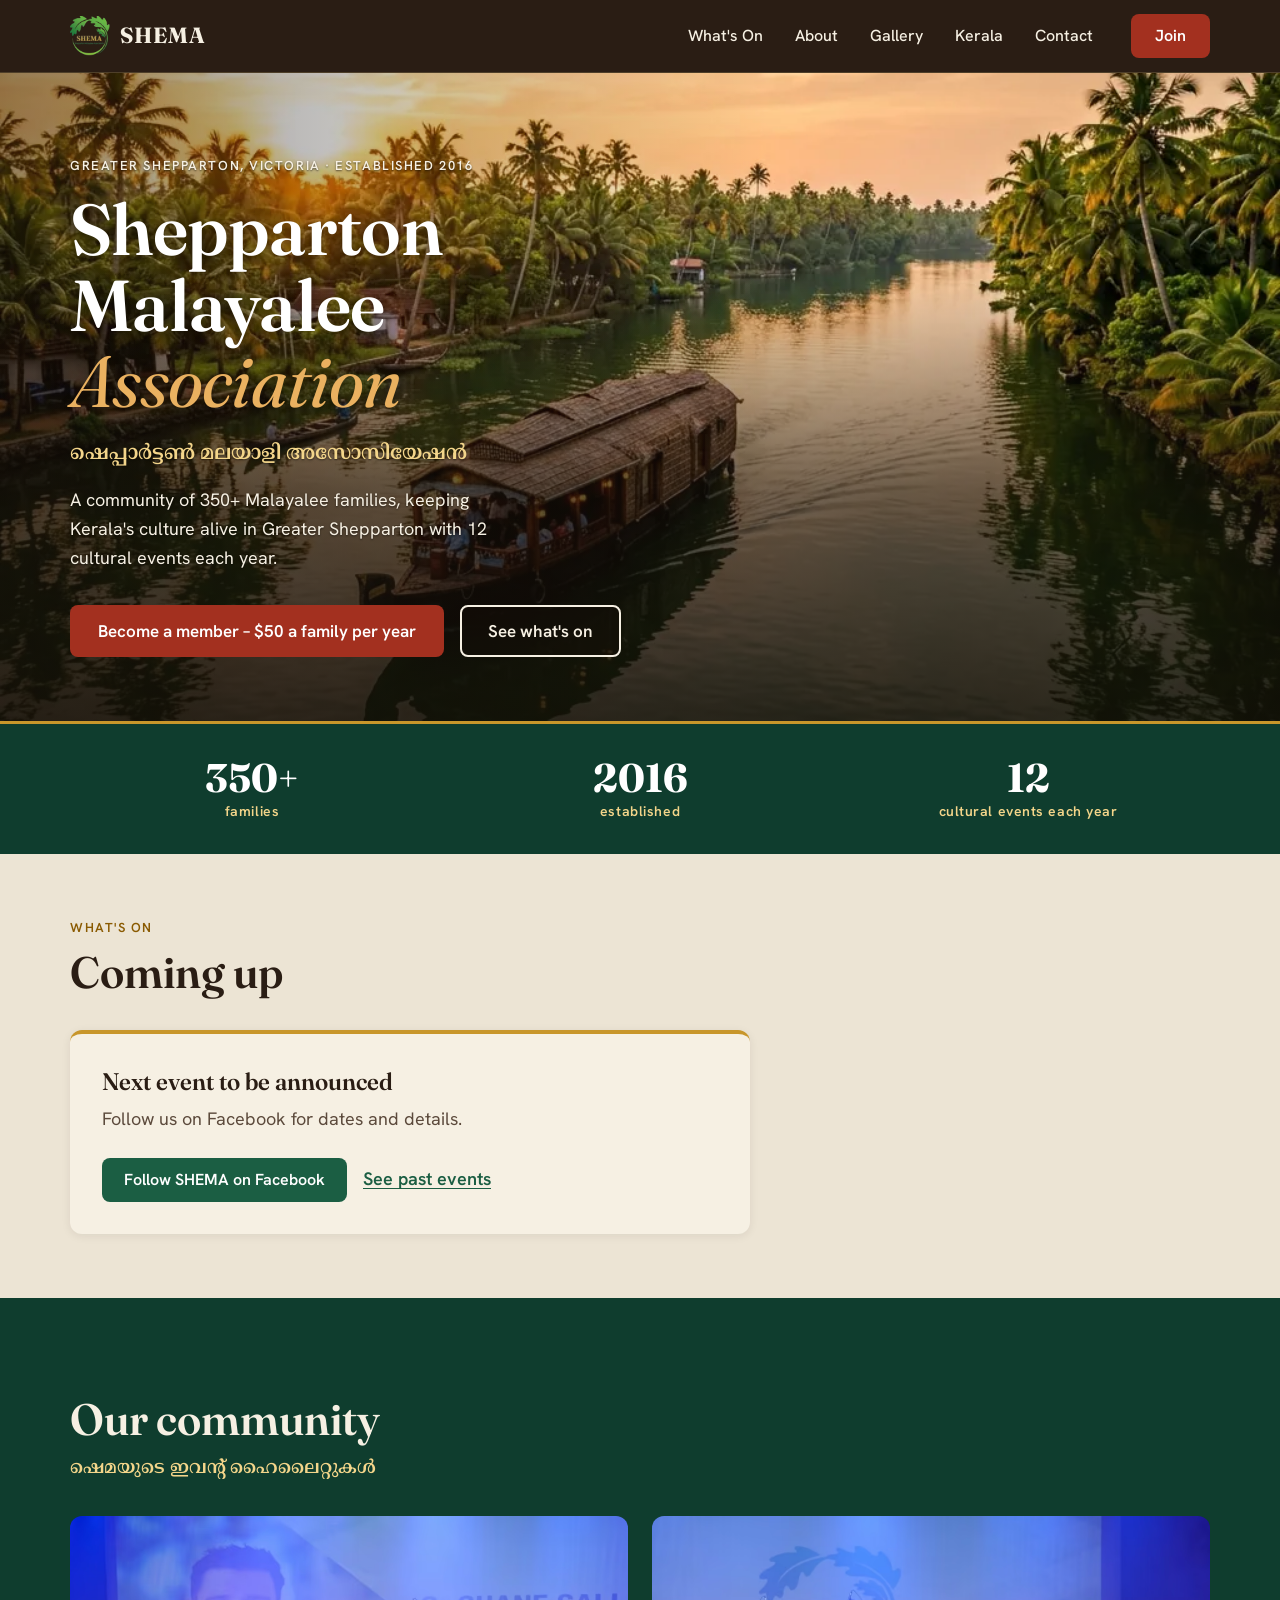
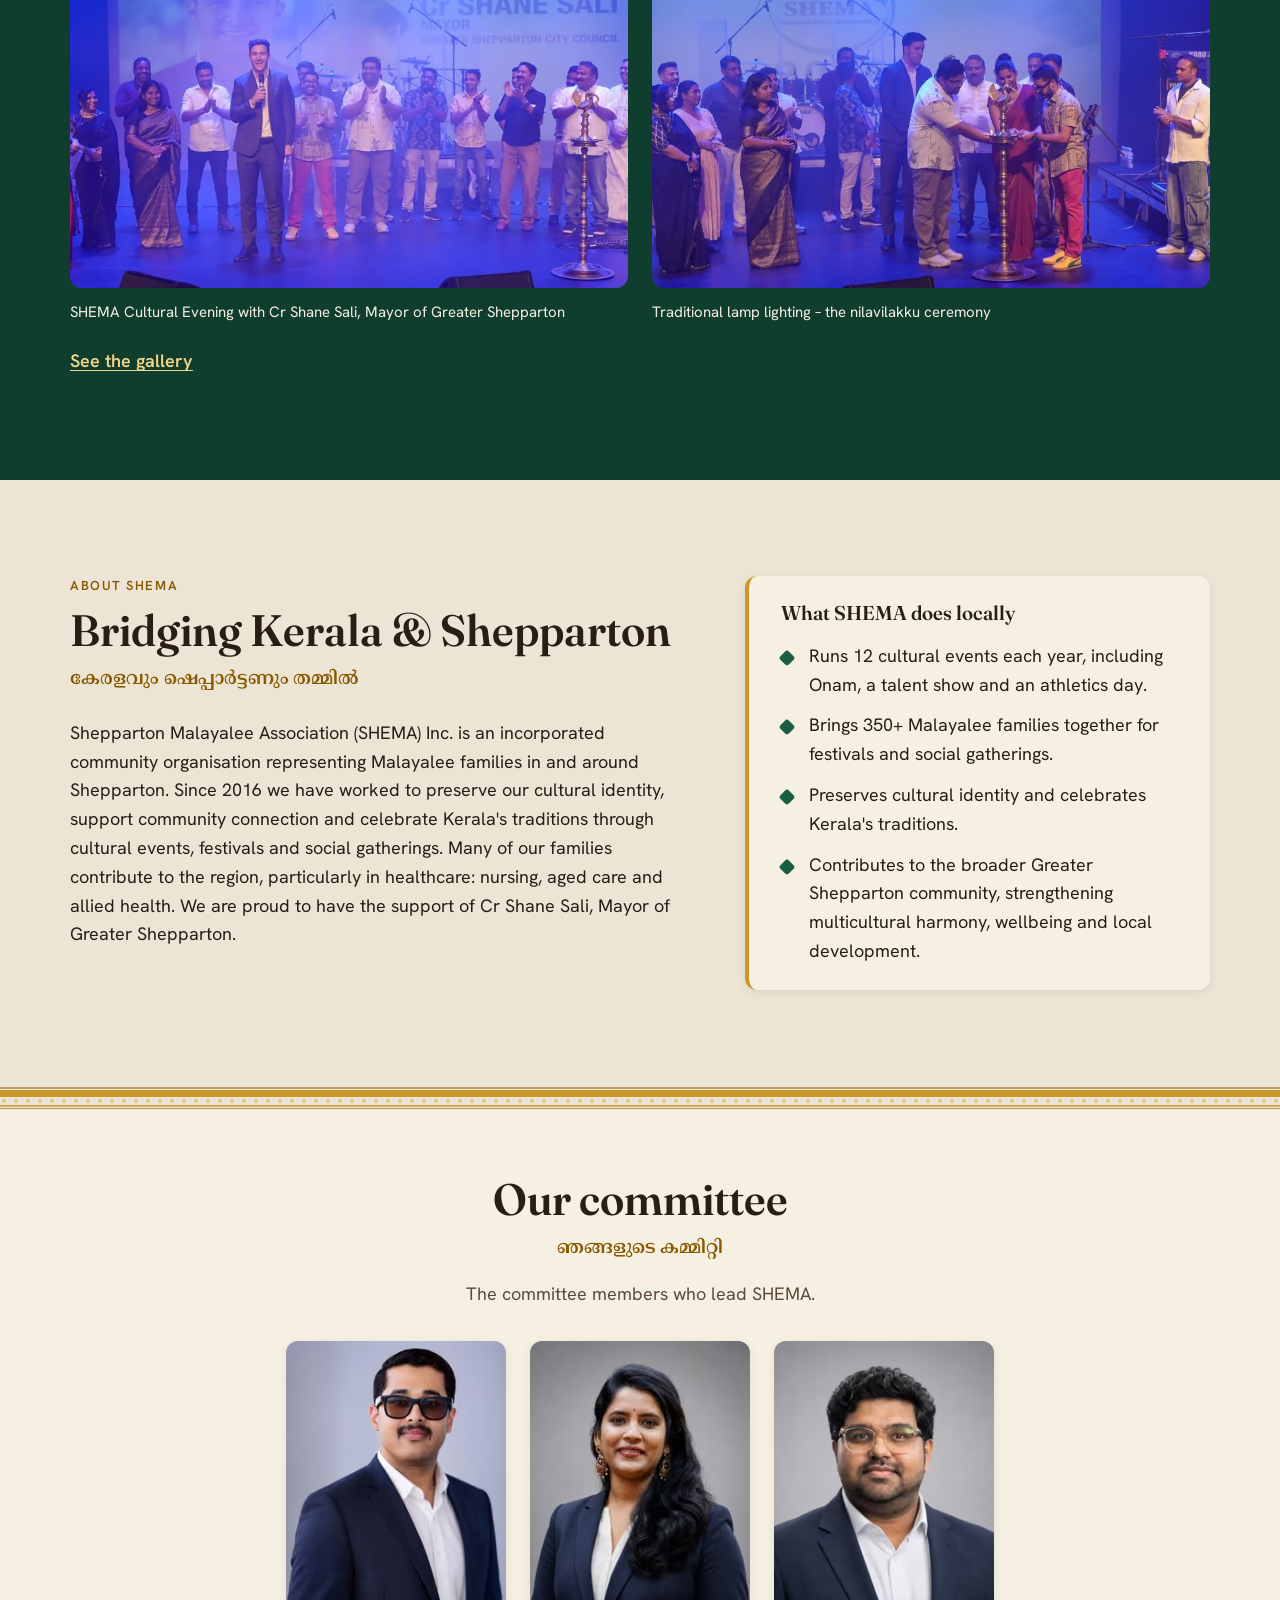
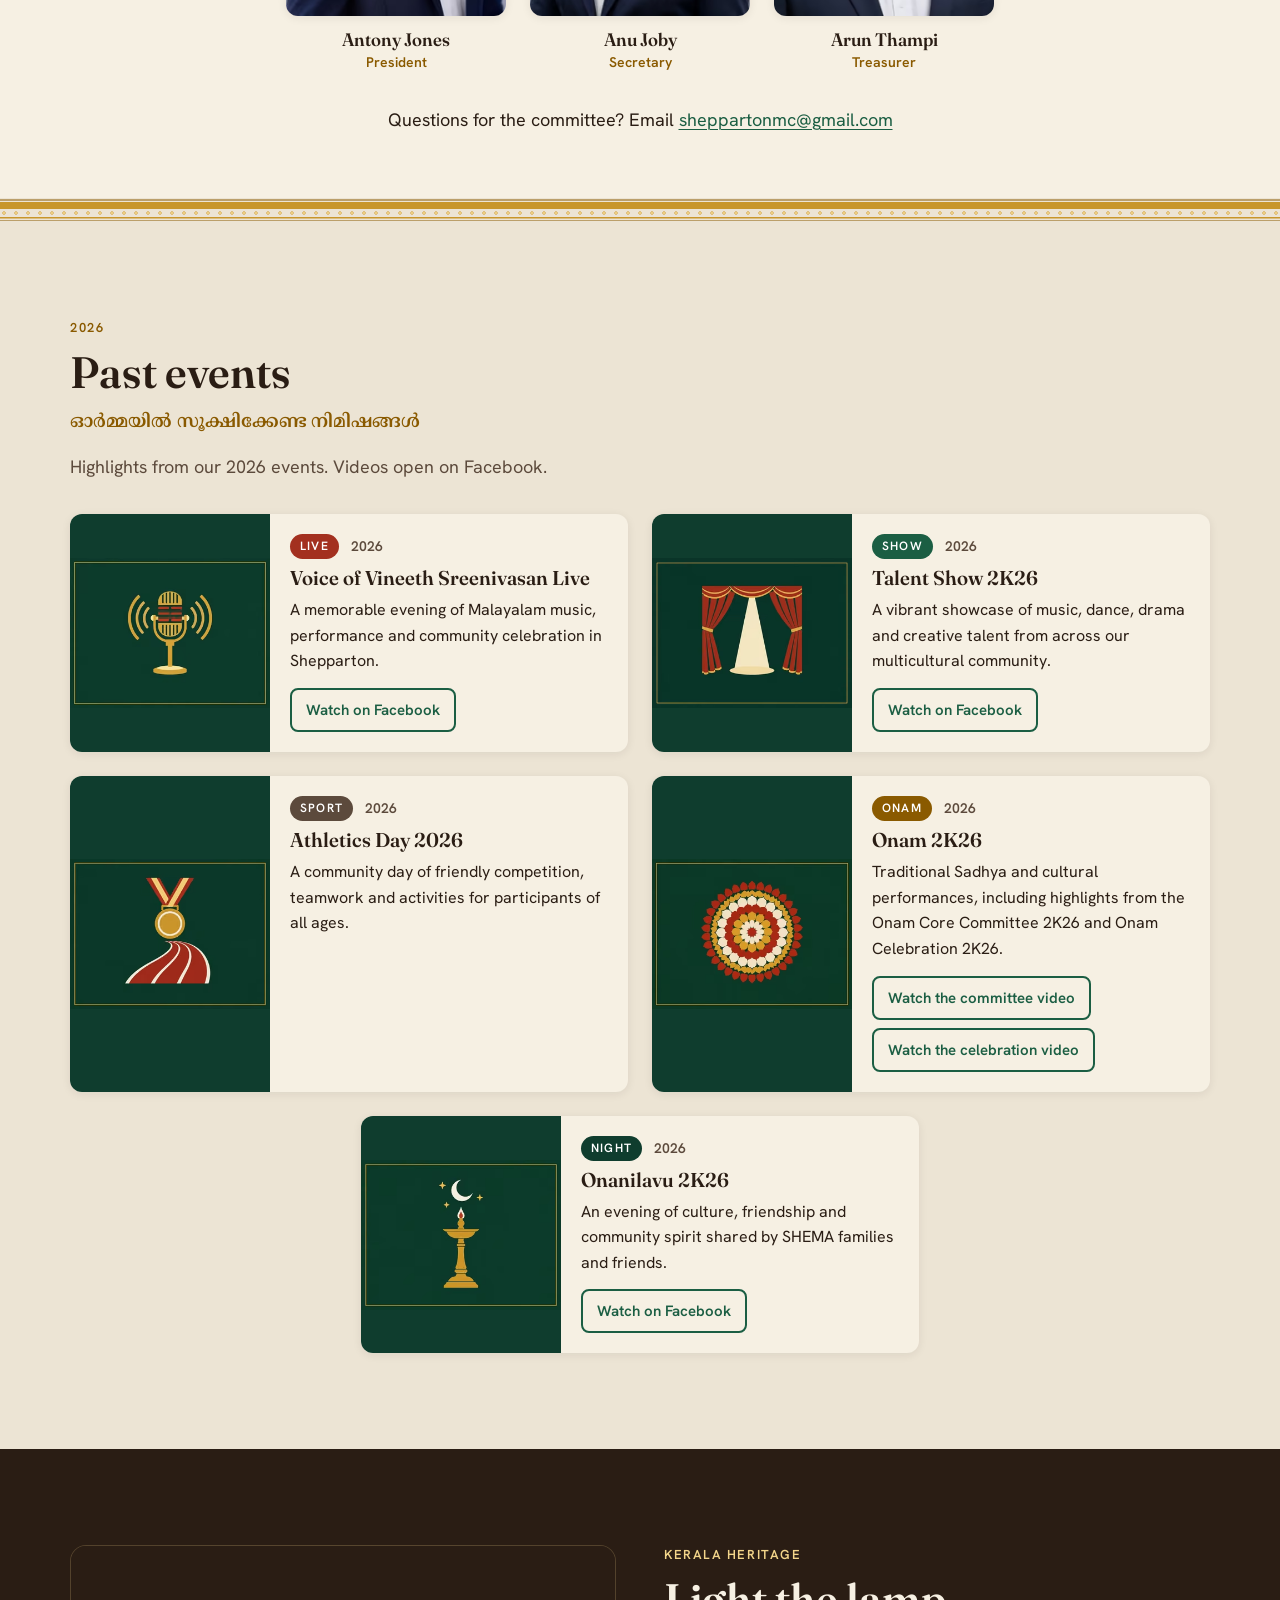
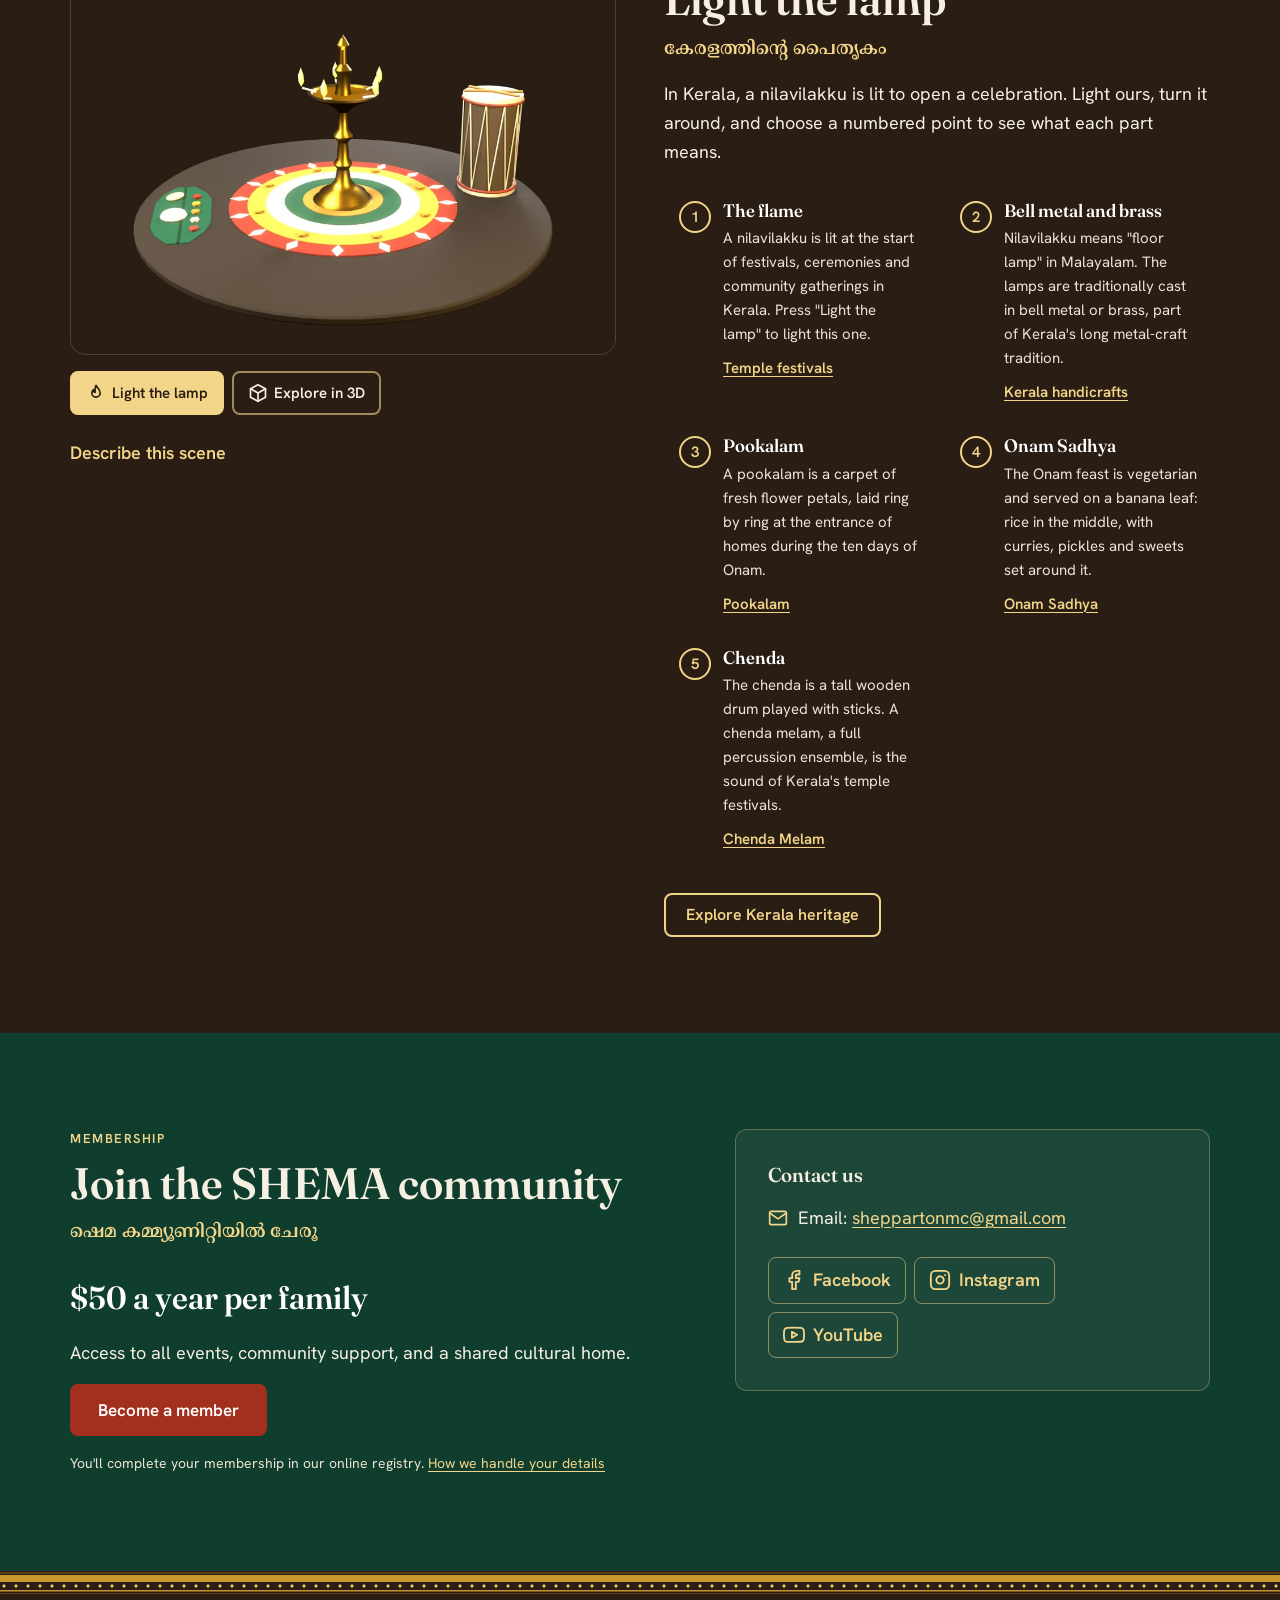
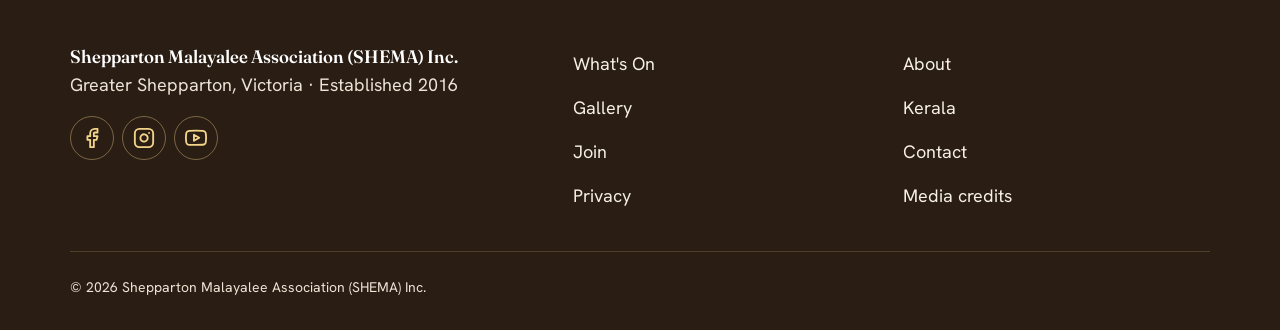
==== commit 29d0b9f6: "fix(qa): accessible names contain visible labels, privacy contrast + main landmark, tile sizing, lam" ====
--- a/index.html
+++ b/index.html
@@ -205,25 +205,25 @@
         <p class="section-intro">Highlights from our 2026 events. Videos open on Facebook.</p>
         <div class="past-grid" id="pastList">
           <article class="event-card event-memory-card reveal" id="event-voice-of-vineeth-sreenivasan-live-2026" data-category="live">
-            <picture class="event-media"><source type="image/avif" srcset="/assets/tiles/tile-live-360.avif 360w, /assets/tiles/tile-live-720.avif 720w" sizes="(max-width: 700px) 100vw, 360px" /><img src="/assets/tiles/tile-live-720.webp" srcset="/assets/tiles/tile-live-360.webp 360w, /assets/tiles/tile-live-720.webp 720w" sizes="(max-width: 700px) 100vw, 360px" width="720" height="540" alt="" loading="lazy" decoding="async" /></picture>
+            <picture class="event-media"><source type="image/avif" srcset="/assets/tiles/tile-live-360.avif 360w, /assets/tiles/tile-live-720.avif 720w" sizes="(max-width: 700px) 112px, 200px" /><img src="/assets/tiles/tile-live-720.webp" srcset="/assets/tiles/tile-live-360.webp 360w, /assets/tiles/tile-live-720.webp 720w" sizes="(max-width: 700px) 112px, 200px" width="720" height="540" alt="" loading="lazy" decoding="async" /></picture>
             <div class="event-body">
               <p class="event-head"><span class="chip chip--live">LIVE</span> <span class="event-when"><time datetime="2026">2026</time></span></p>
               <h3>Voice of Vineeth Sreenivasan Live</h3>
               <p class="event-desc">A memorable evening of Malayalam music, performance and community celebration in Shepparton.</p>
-              <div class="event-actions"><a class="btn btn--sm btn--outline" href="https://www.facebook.com/share/v/1c8QmG9wZi/" target="_blank" rel="noopener noreferrer" aria-label="Watch Voice of Vineeth Sreenivasan Live on Facebook (opens in a new tab)">Watch on Facebook</a></div>
+              <div class="event-actions"><a class="btn btn--sm btn--outline" href="https://www.facebook.com/share/v/1c8QmG9wZi/" target="_blank" rel="noopener noreferrer" aria-label="Watch on Facebook: Voice of Vineeth Sreenivasan Live (opens in a new tab)">Watch on Facebook</a></div>
             </div>
           </article>
           <article class="event-card event-memory-card reveal" id="event-talent-show-2k26" data-category="show">
-            <picture class="event-media"><source type="image/avif" srcset="/assets/tiles/tile-show-360.avif 360w, /assets/tiles/tile-show-720.avif 720w" sizes="(max-width: 700px) 100vw, 360px" /><img src="/assets/tiles/tile-show-720.webp" srcset="/assets/tiles/tile-show-360.webp 360w, /assets/tiles/tile-show-720.webp 720w" sizes="(max-width: 700px) 100vw, 360px" width="720" height="540" alt="" loading="lazy" decoding="async" /></picture>
+            <picture class="event-media"><source type="image/avif" srcset="/assets/tiles/tile-show-360.avif 360w, /assets/tiles/tile-show-720.avif 720w" sizes="(max-width: 700px) 112px, 200px" /><img src="/assets/tiles/tile-show-720.webp" srcset="/assets/tiles/tile-show-360.webp 360w, /assets/tiles/tile-show-720.webp 720w" sizes="(max-width: 700px) 112px, 200px" width="720" height="540" alt="" loading="lazy" decoding="async" /></picture>
             <div class="event-body">
               <p class="event-head"><span class="chip chip--show">SHOW</span> <span class="event-when"><time datetime="2026">2026</time></span></p>
               <h3>Talent Show 2K26</h3>
               <p class="event-desc">A vibrant showcase of music, dance, drama and creative talent from across our multicultural community.</p>
-              <div class="event-actions"><a class="btn btn--sm btn--outline" href="https://www.facebook.com/reel/1500400011768100" target="_blank" rel="noopener noreferrer" aria-label="Watch Talent Show 2K26 on Facebook (opens in a new tab)">Watch on Facebook</a></div>
+              <div class="event-actions"><a class="btn btn--sm btn--outline" href="https://www.facebook.com/reel/1500400011768100" target="_blank" rel="noopener noreferrer" aria-label="Watch on Facebook: Talent Show 2K26 (opens in a new tab)">Watch on Facebook</a></div>
             </div>
           </article>
           <article class="event-card event-memory-card reveal" id="event-athletics-day-2026" data-category="sport">
-            <picture class="event-media"><source type="image/avif" srcset="/assets/tiles/tile-sport-360.avif 360w, /assets/tiles/tile-sport-720.avif 720w" sizes="(max-width: 700px) 100vw, 360px" /><img src="/assets/tiles/tile-sport-720.webp" srcset="/assets/tiles/tile-sport-360.webp 360w, /assets/tiles/tile-sport-720.webp 720w" sizes="(max-width: 700px) 100vw, 360px" width="720" height="540" alt="" loading="lazy" decoding="async" /></picture>
+            <picture class="event-media"><source type="image/avif" srcset="/assets/tiles/tile-sport-360.avif 360w, /assets/tiles/tile-sport-720.avif 720w" sizes="(max-width: 700px) 112px, 200px" /><img src="/assets/tiles/tile-sport-720.webp" srcset="/assets/tiles/tile-sport-360.webp 360w, /assets/tiles/tile-sport-720.webp 720w" sizes="(max-width: 700px) 112px, 200px" width="720" height="540" alt="" loading="lazy" decoding="async" /></picture>
             <div class="event-body">
               <p class="event-head"><span class="chip chip--sport">SPORT</span> <span class="event-when"><time datetime="2026">2026</time></span></p>
               <h3>Athletics Day 2026</h3>
@@ -231,21 +231,21 @@
             </div>
           </article>
           <article class="event-card event-memory-card reveal" id="event-onam-2k26" data-category="onam">
-            <picture class="event-media"><source type="image/avif" srcset="/assets/tiles/tile-onam-360.avif 360w, /assets/tiles/tile-onam-720.avif 720w" sizes="(max-width: 700px) 100vw, 360px" /><img src="/assets/tiles/tile-onam-720.webp" srcset="/assets/tiles/tile-onam-360.webp 360w, /assets/tiles/tile-onam-720.webp 720w" sizes="(max-width: 700px) 100vw, 360px" width="720" height="540" alt="" loading="lazy" decoding="async" /></picture>
+            <picture class="event-media"><source type="image/avif" srcset="/assets/tiles/tile-onam-360.avif 360w, /assets/tiles/tile-onam-720.avif 720w" sizes="(max-width: 700px) 112px, 200px" /><img src="/assets/tiles/tile-onam-720.webp" srcset="/assets/tiles/tile-onam-360.webp 360w, /assets/tiles/tile-onam-720.webp 720w" sizes="(max-width: 700px) 112px, 200px" width="720" height="540" alt="" loading="lazy" decoding="async" /></picture>
             <div class="event-body">
               <p class="event-head"><span class="chip chip--onam">ONAM</span> <span class="event-when"><time datetime="2026">2026</time></span></p>
               <h3>Onam 2K26</h3>
               <p class="event-desc">Traditional Sadhya and cultural performances, including highlights from the Onam Core Committee 2K26 and Onam Celebration 2K26.</p>
-              <div class="event-actions"><a class="btn btn--sm btn--outline" href="https://www.facebook.com/reel/1581554060224328" target="_blank" rel="noopener noreferrer" aria-label="Watch the committee video for Onam 2K26 on Facebook (opens in a new tab)">Watch the committee video</a><a class="btn btn--sm btn--outline" href="https://www.facebook.com/reel/1132441579444104" target="_blank" rel="noopener noreferrer" aria-label="Watch the celebration video for Onam 2K26 on Facebook (opens in a new tab)">Watch the celebration video</a></div>
+              <div class="event-actions"><a class="btn btn--sm btn--outline" href="https://www.facebook.com/reel/1581554060224328" target="_blank" rel="noopener noreferrer" aria-label="Watch the committee video: Onam 2K26 (opens in a new tab)">Watch the committee video</a><a class="btn btn--sm btn--outline" href="https://www.facebook.com/reel/1132441579444104" target="_blank" rel="noopener noreferrer" aria-label="Watch the celebration video: Onam 2K26 (opens in a new tab)">Watch the celebration video</a></div>
             </div>
           </article>
           <article class="event-card event-memory-card reveal" id="event-onanilavu-2k26" data-category="night">
-            <picture class="event-media"><source type="image/avif" srcset="/assets/tiles/tile-night-360.avif 360w, /assets/tiles/tile-night-720.avif 720w" sizes="(max-width: 700px) 100vw, 360px" /><img src="/assets/tiles/tile-night-720.webp" srcset="/assets/tiles/tile-night-360.webp 360w, /assets/tiles/tile-night-720.webp 720w" sizes="(max-width: 700px) 100vw, 360px" width="720" height="540" alt="" loading="lazy" decoding="async" /></picture>
+            <picture class="event-media"><source type="image/avif" srcset="/assets/tiles/tile-night-360.avif 360w, /assets/tiles/tile-night-720.avif 720w" sizes="(max-width: 700px) 112px, 200px" /><img src="/assets/tiles/tile-night-720.webp" srcset="/assets/tiles/tile-night-360.webp 360w, /assets/tiles/tile-night-720.webp 720w" sizes="(max-width: 700px) 112px, 200px" width="720" height="540" alt="" loading="lazy" decoding="async" /></picture>
             <div class="event-body">
               <p class="event-head"><span class="chip chip--night">NIGHT</span> <span class="event-when"><time datetime="2026">2026</time></span></p>
               <h3>Onanilavu 2K26</h3>
               <p class="event-desc">An evening of culture, friendship and community spirit shared by SHEMA families and friends.</p>
-              <div class="event-actions"><a class="btn btn--sm btn--outline" href="https://www.facebook.com/reel/1578855873677593" target="_blank" rel="noopener noreferrer" aria-label="Watch Onanilavu 2K26 on Facebook (opens in a new tab)">Watch on Facebook</a></div>
+              <div class="event-actions"><a class="btn btn--sm btn--outline" href="https://www.facebook.com/reel/1578855873677593" target="_blank" rel="noopener noreferrer" aria-label="Watch on Facebook: Onanilavu 2K26 (opens in a new tab)">Watch on Facebook</a></div>
             </div>
           </article>
         </div>
--- a/styles.css
+++ b/styles.css
@@ -196,6 +196,7 @@
   .js .nav-links.is-open { display: flex; }
   .js .nav-links a { min-height: 48px; font-size: 1.0625rem; padding: 0 var(--s2); }
 }
+@media (max-width: 960px) { html:not(.js) .site-header { position: static; } }
 @media (max-width: 380px) {
   .brand-name { font-size: 1.125rem; }
   .header-join { padding-inline: 14px; }
@@ -258,7 +259,7 @@
 .date-badge-day { font-family: var(--ff-display); font-size: 1.75rem; line-height: 1; font-weight: 700; }
 .date-badge-month { font-size: 0.75rem; font-weight: 700; letter-spacing: 0.1em; }
 .event-chips { display: flex; gap: var(--s1); flex-wrap: wrap; }
-.event-venue { color: var(--ink-600); }
+.event-venue { color: var(--ink-600); font-size: 1rem; }
 @media (max-width: 700px) {
   .upcoming-card { grid-template-columns: 1fr; }
   .upcoming-media .event-media img { aspect-ratio: 16 / 9; }
@@ -329,7 +330,7 @@
 .chip--status { background: var(--cream-200); color: var(--ink-900); border: 1px solid var(--ink-600); }
 /* Compact horizontal cards: tile on the left (keeps the home page short) */
 .event-card { width: calc((100% - var(--gap)) / 2); display: grid; grid-template-columns: 200px 1fr; }
-.event-card .event-media { background: var(--green-900); }
+.event-card .event-media { background: var(--green-900); display: flex; align-items: center; }
 .event-card .event-media img { aspect-ratio: 4 / 3; }
 .event-card .event-body { padding: 20px; gap: 6px; }
 .event-head { display: flex; align-items: center; gap: 12px; }
